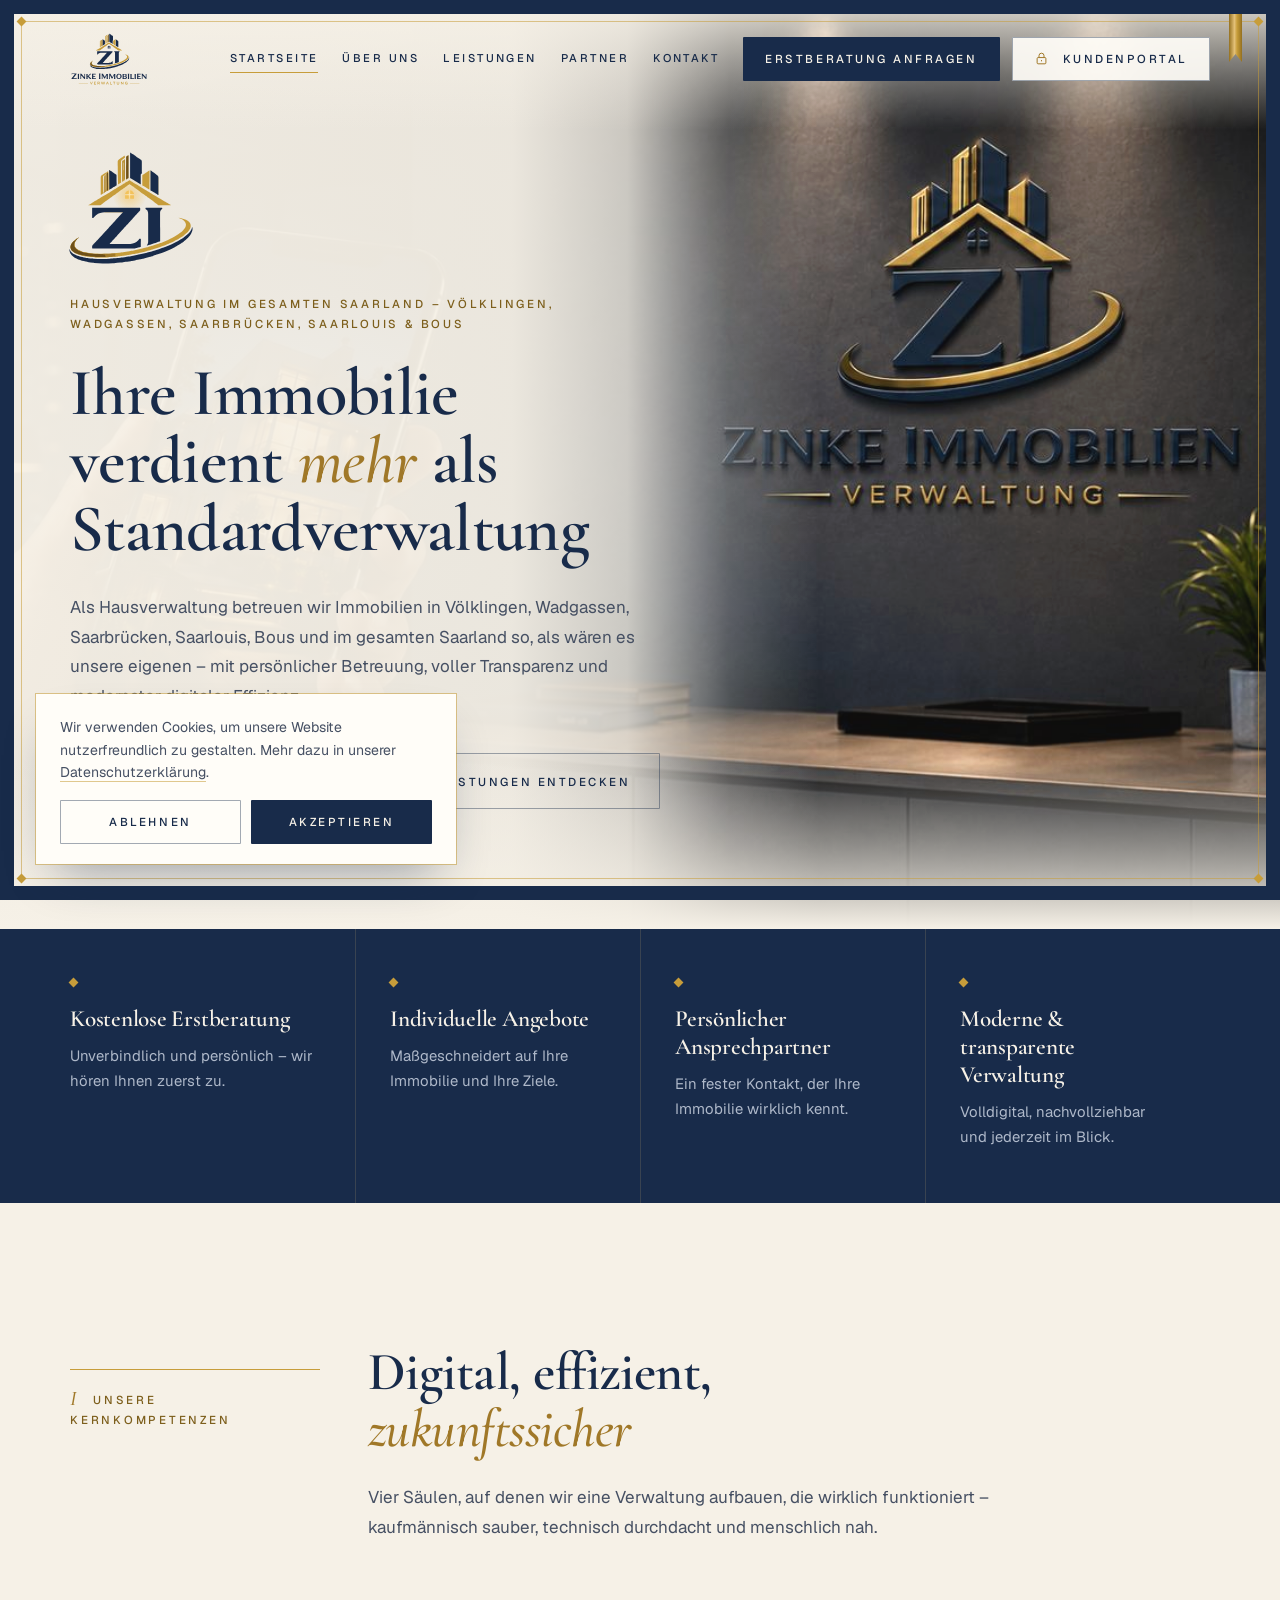
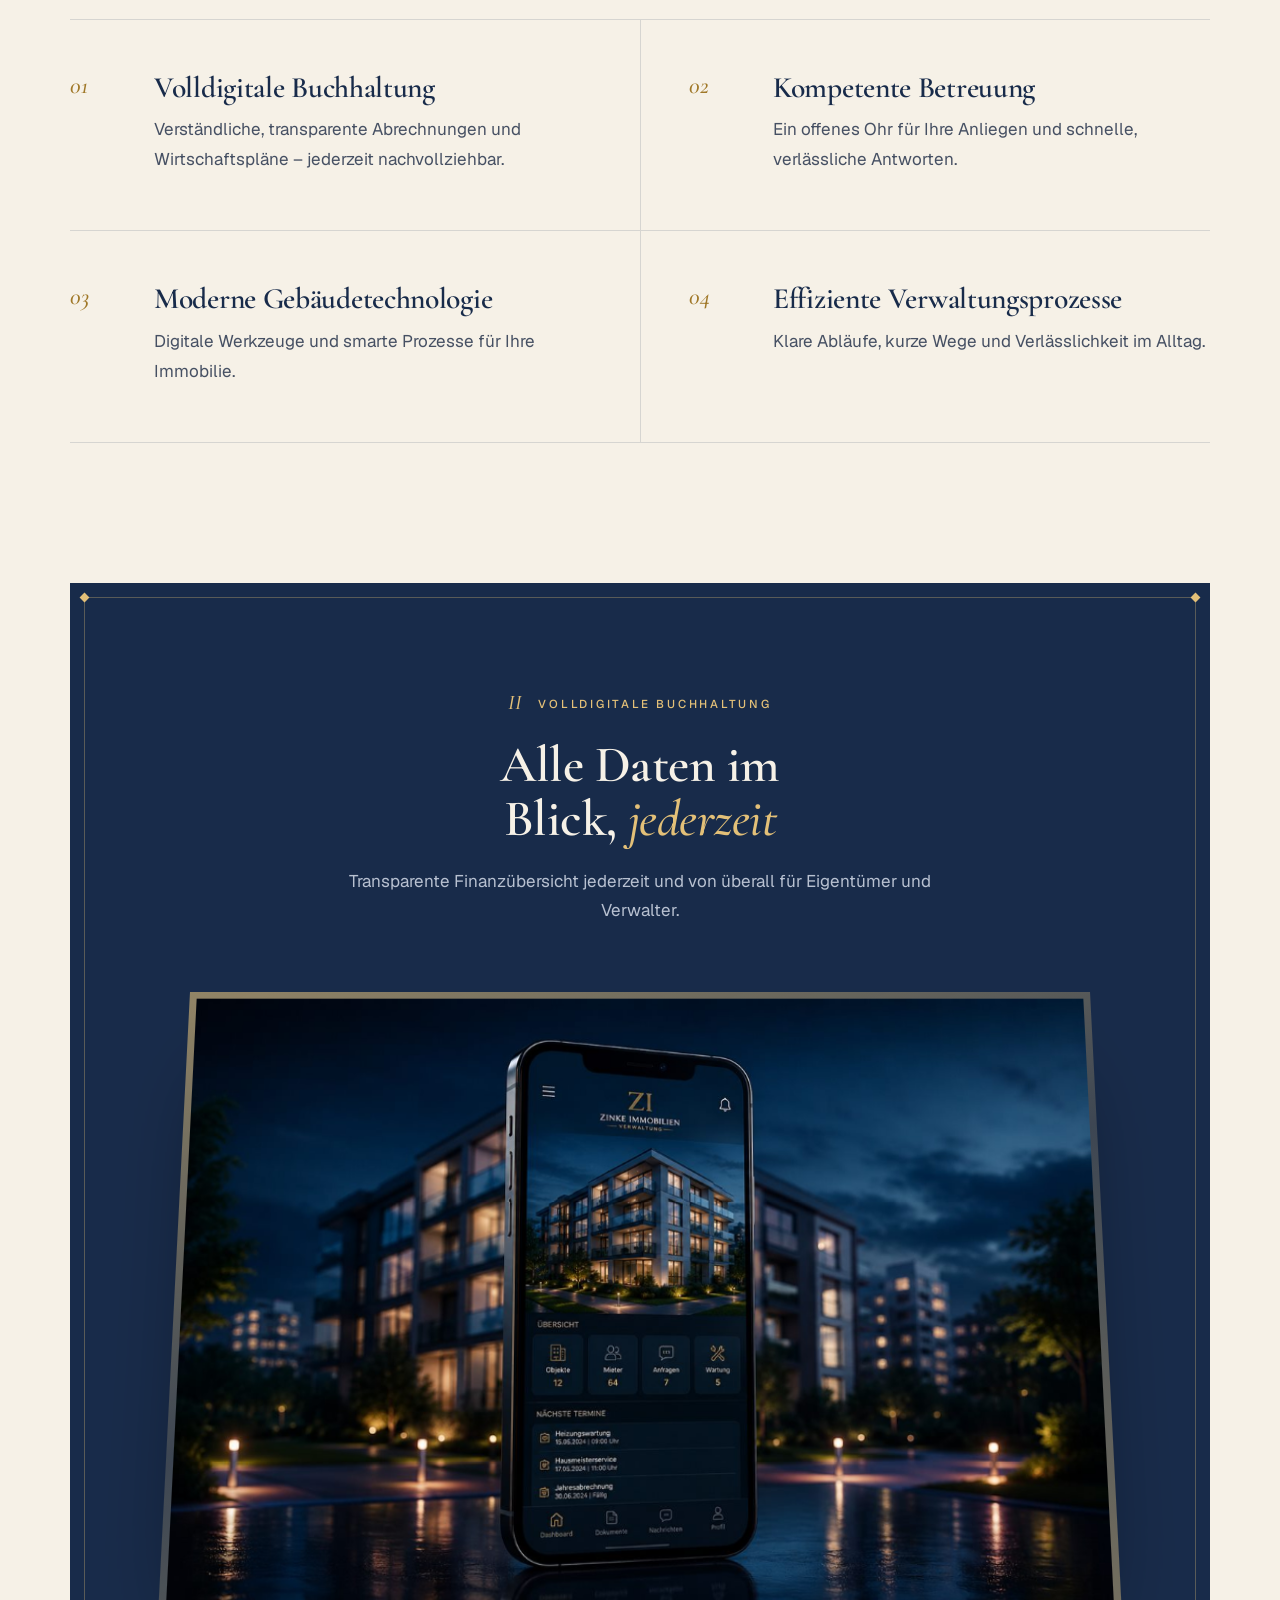
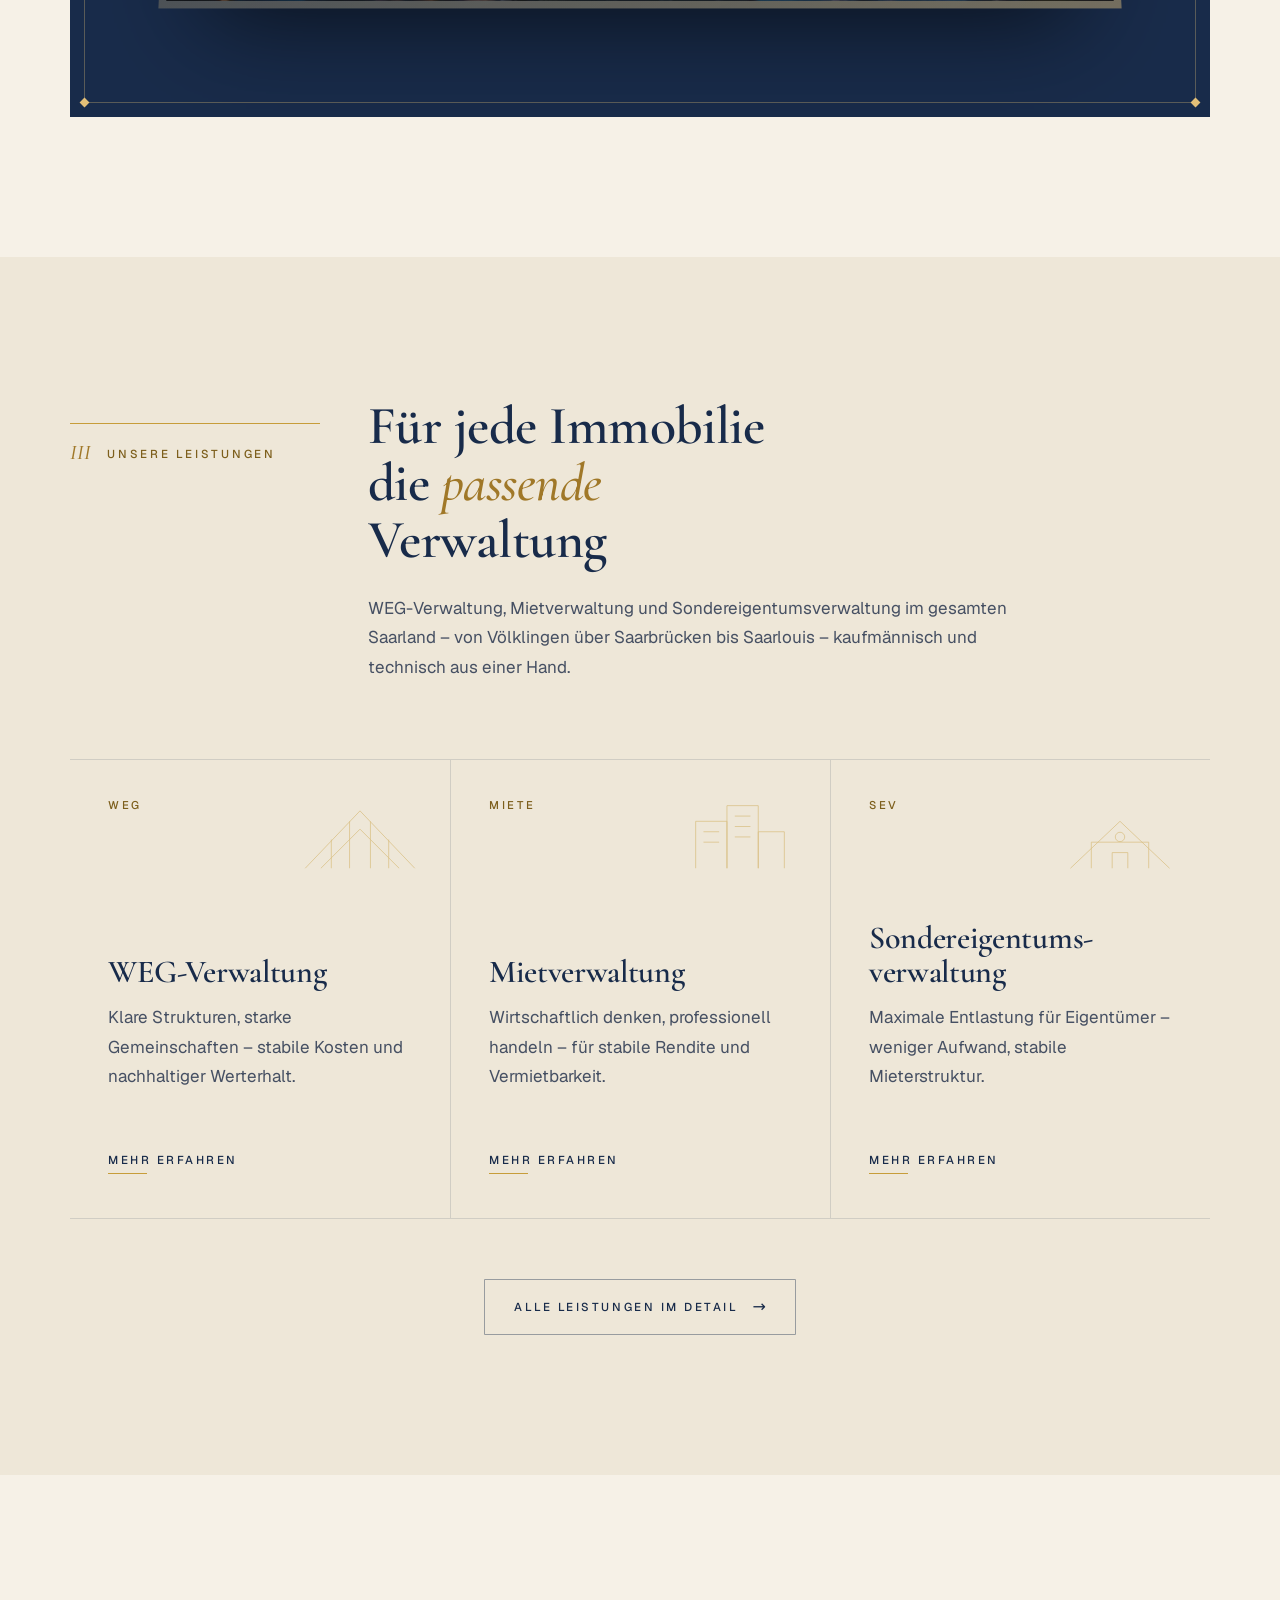
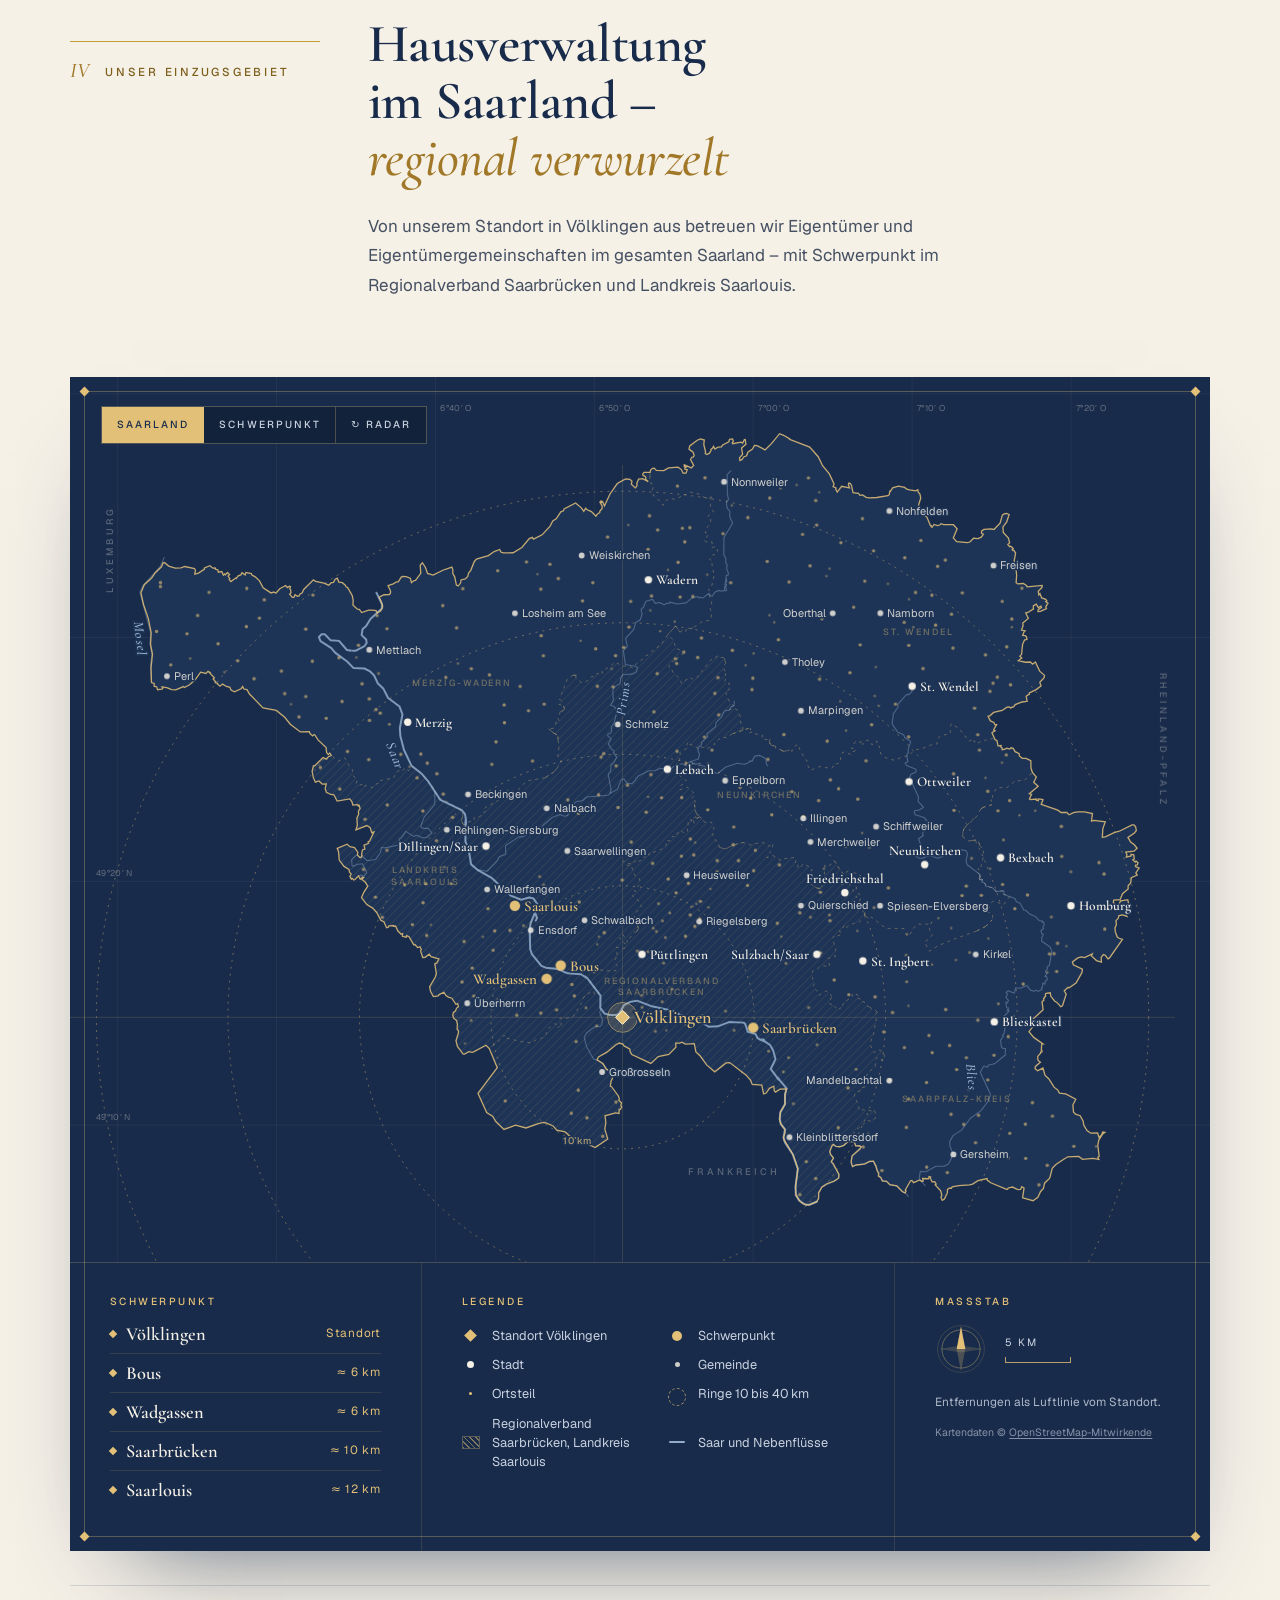
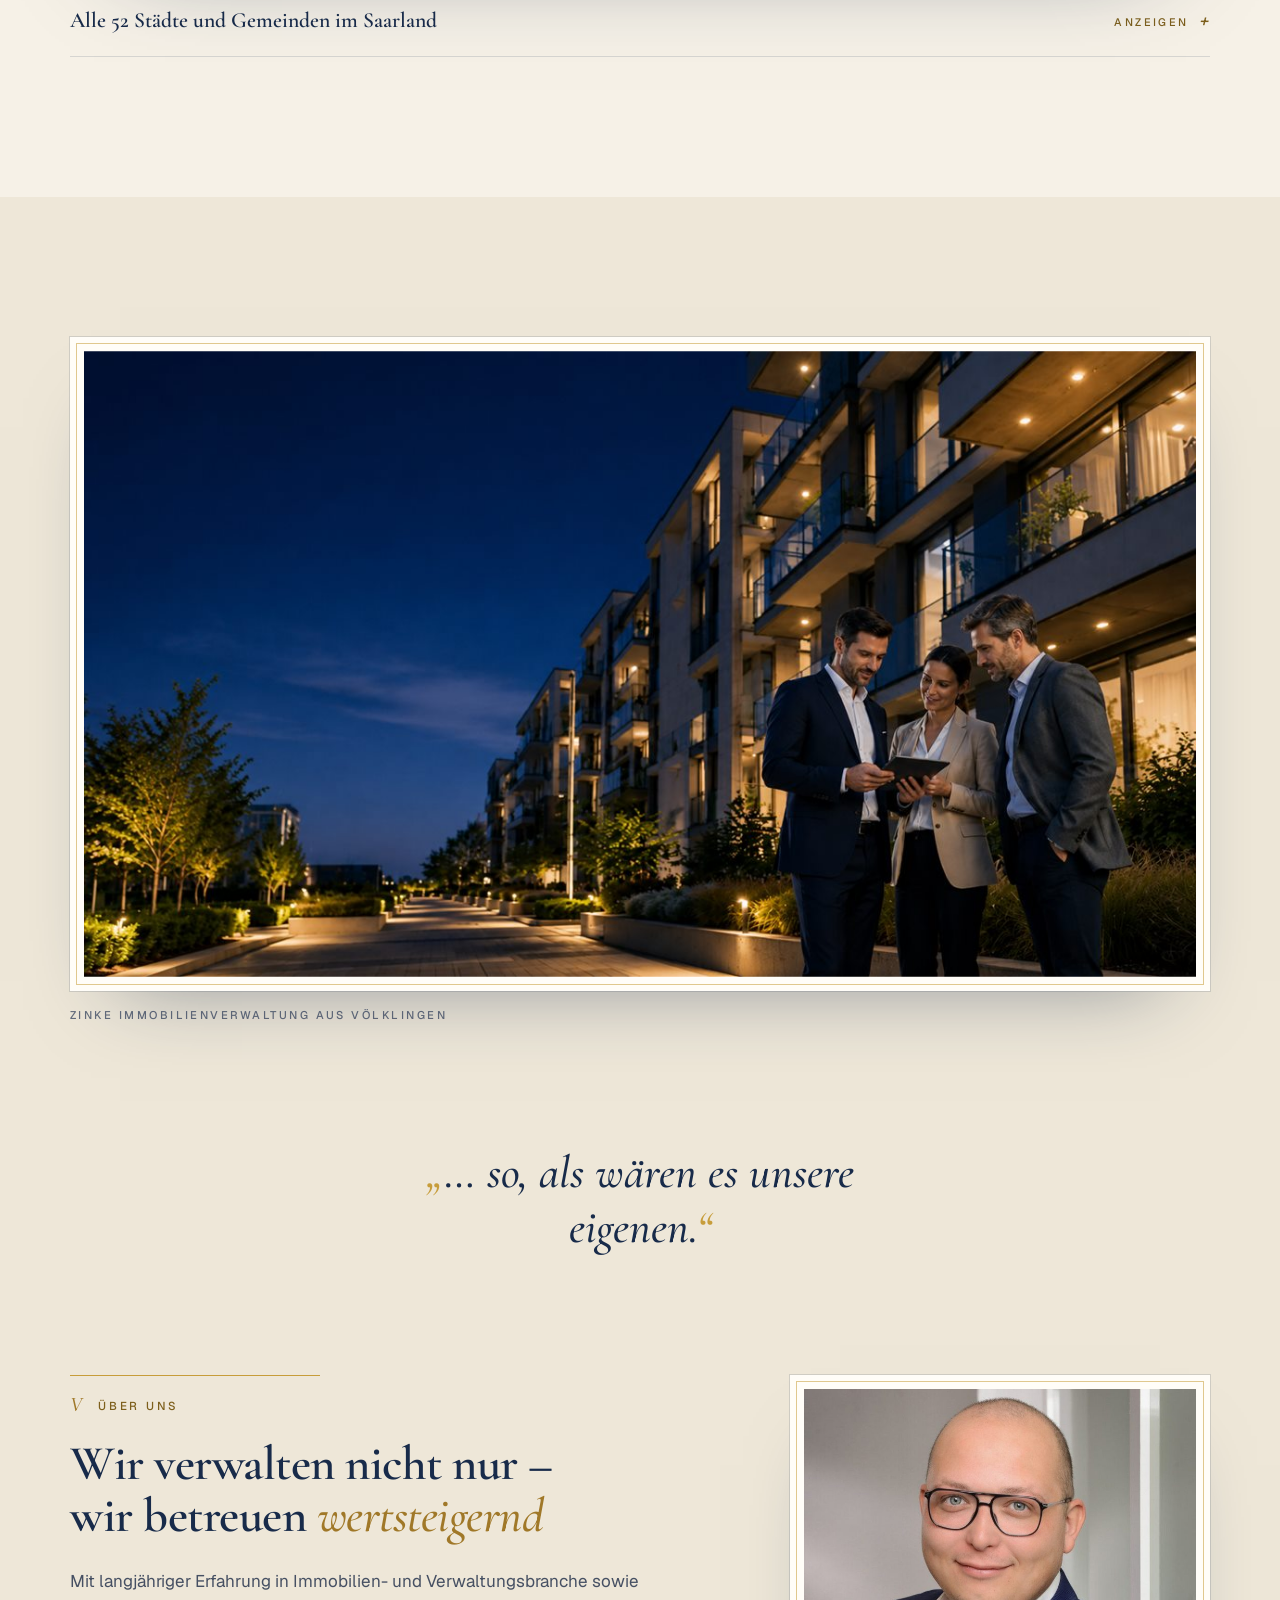
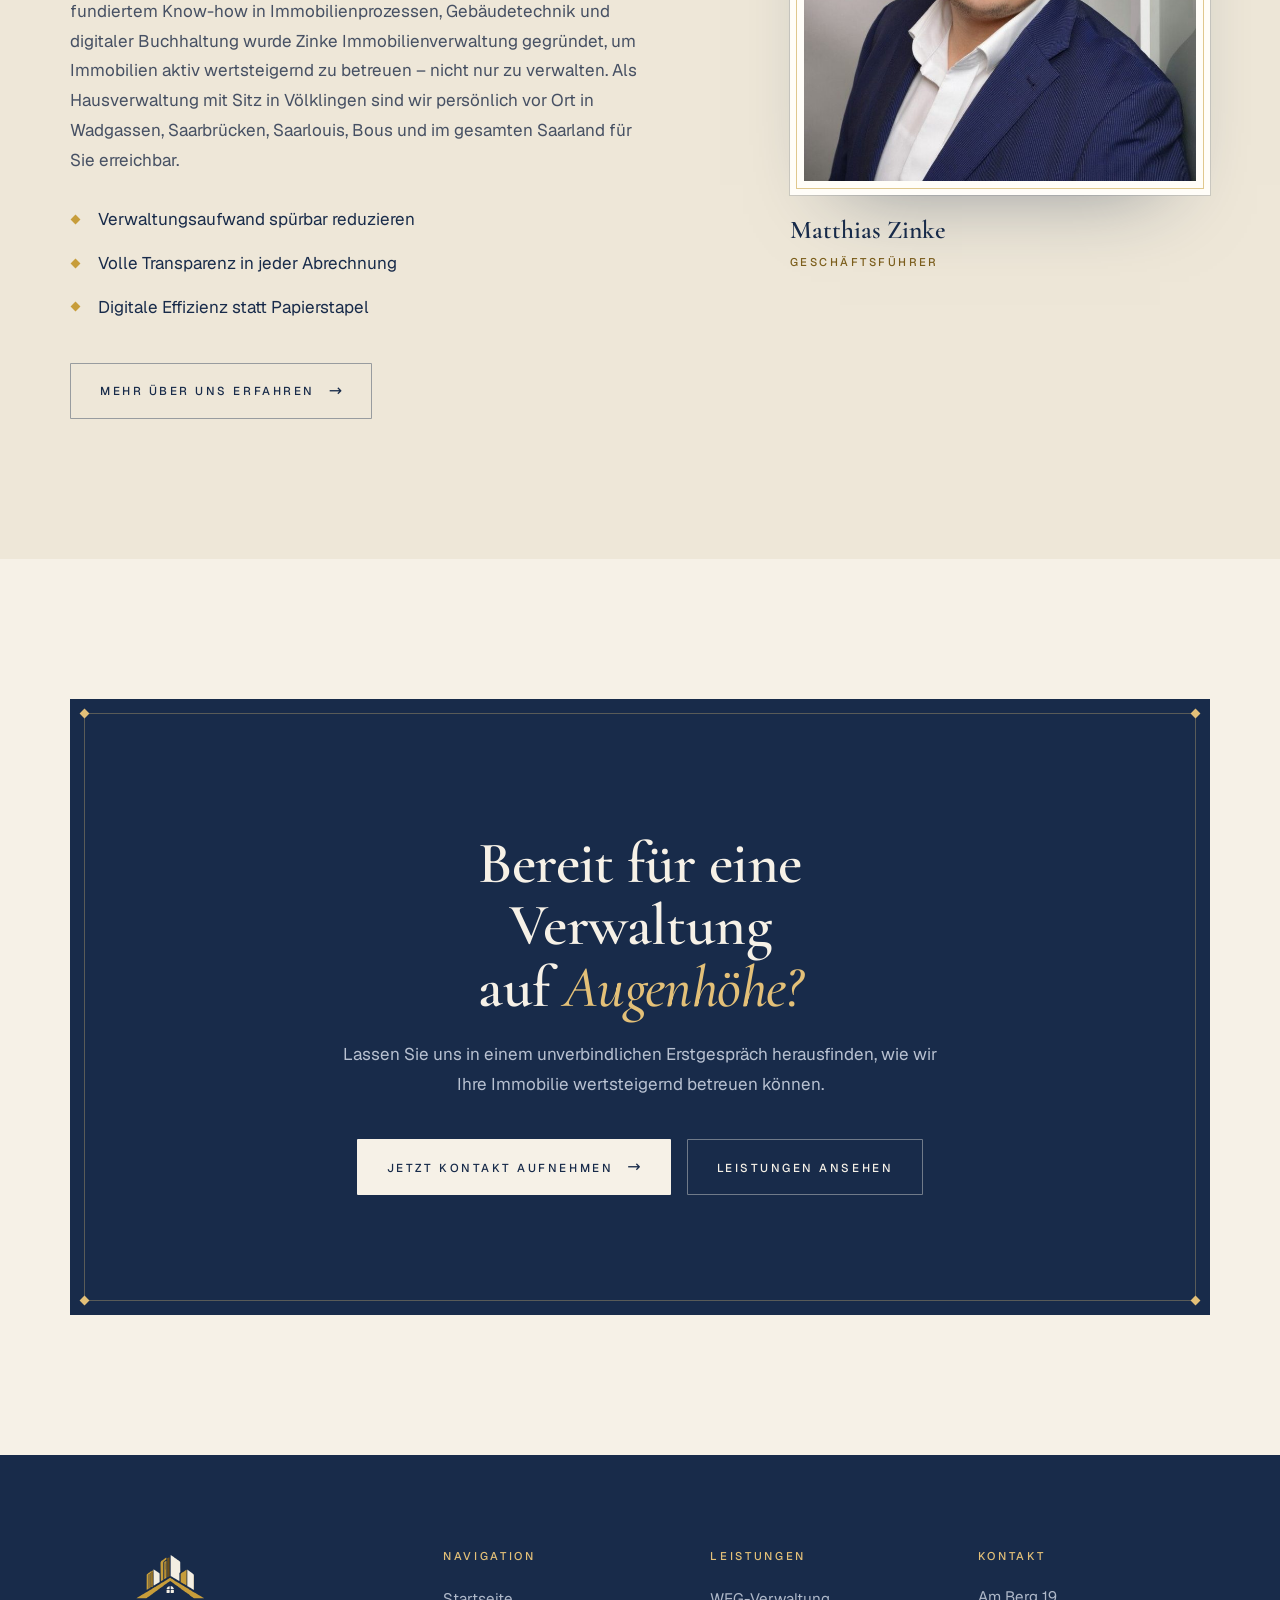
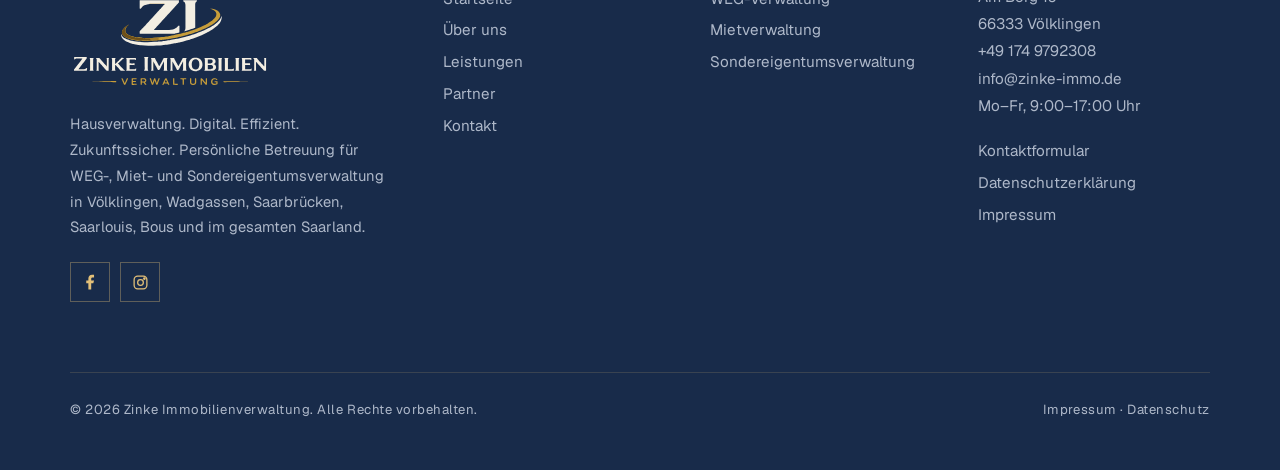
==== index.html @ d981de98 "SEO Phase 1: Canonical, Open Graph, strukturierte Daten, Sitemap, 3 Leistungsseiten mit FAQ, Schrift" ====
<!doctype html>
<html lang="de">
<head>
<meta charset="utf-8">
<meta name="viewport" content="width=device-width, initial-scale=1">
<title>Hausverwaltung Völklingen &amp; Saarland | Zinke Immobilienverwaltung</title>
<meta name="description" content="Hausverwaltung in Völklingen und im Saarland: WEG-, Miet- und Sondereigentumsverwaltung – digital, transparent und persönlich betreut.">
<link rel="canonical" href="https://zinke-immo.de/">
<meta property="og:type" content="website">
<meta property="og:site_name" content="Zinke Immobilienverwaltung">
<meta property="og:locale" content="de_DE">
<meta property="og:title" content="Hausverwaltung Völklingen &amp; Saarland | Zinke Immobilienverwaltung">
<meta property="og:description" content="Hausverwaltung in Völklingen und im Saarland: WEG-, Miet- und Sondereigentumsverwaltung – digital, transparent und persönlich betreut.">
<meta property="og:url" content="https://zinke-immo.de/">
<meta property="og:image" content="https://zinke-immo.de/assets/img/teilen.jpg">
<meta property="og:image:width" content="1200">
<meta property="og:image:height" content="630">
<meta property="og:image:alt" content="Büro der Zinke Immobilienverwaltung in Völklingen">
<meta name="twitter:card" content="summary_large_image">
<script type="application/ld+json">{"@context":"https://schema.org","@graph":[{"@type":"RealEstateAgent","@id":"https://zinke-immo.de/#organisation","name":"Zinke Immobilienverwaltung","url":"https://zinke-immo.de/","logo":"https://zinke-immo.de/assets/img/logo.png","image":"https://zinke-immo.de/assets/img/teilen.jpg","telephone":"+49-174-9792308","email":"info@zinke-immo.de","priceRange":"Individuelles Angebot","address":{"@type":"PostalAddress","streetAddress":"Am Berg 19","postalCode":"66333","addressLocality":"Völklingen","addressRegion":"Saarland","addressCountry":"DE"},"geo":{"@type":"GeoCoordinates","latitude":49.2403326,"longitude":6.8629202},"areaServed":[{"@type":"City","name":"Völklingen"},{"@type":"City","name":"Wadgassen"},{"@type":"City","name":"Saarbrücken"},{"@type":"City","name":"Saarlouis"},{"@type":"City","name":"Bous"},{"@type":"State","name":"Saarland"}],"openingHoursSpecification":{"@type":"OpeningHoursSpecification","dayOfWeek":["Monday","Tuesday","Wednesday","Thursday","Friday"],"opens":"09:00","closes":"17:00"},"founder":{"@id":"https://zinke-immo.de/ueber-uns.html#matthias-zinke"},"sameAs":["https://www.facebook.com/share/14e6Dbp4mTi/","https://www.instagram.com/zinke_immobilienverwaltung"]},{"@type":"WebSite","@id":"https://zinke-immo.de/#website","url":"https://zinke-immo.de/","name":"Zinke Immobilienverwaltung","inLanguage":"de-DE","publisher":{"@id":"https://zinke-immo.de/#organisation"}},{"@type":"WebPage","@id":"https://zinke-immo.de/#seite","url":"https://zinke-immo.de/","name":"Hausverwaltung Völklingen & Saarland | Zinke Immobilienverwaltung","isPartOf":{"@id":"https://zinke-immo.de/#website"},"about":{"@id":"https://zinke-immo.de/#organisation"},"inLanguage":"de-DE","description":"Hausverwaltung in Völklingen und im Saarland: WEG-, Miet- und Sondereigentumsverwaltung – digital, transparent und persönlich betreut."}]}</script>
<meta name="theme-color" content="#182B4A">
<link rel="icon" href="assets/img/emblem.svg" type="image/svg+xml">
<link rel="preload" href="assets/fonts/Geist-300.woff2" as="font" type="font/woff2" crossorigin>
<link rel="preload" href="assets/fonts/CormorantGaramond-500i.woff2" as="font" type="font/woff2" crossorigin>
<link rel="preload" href="assets/fonts/CormorantGaramond-500.woff2" as="font" type="font/woff2" crossorigin>
<link rel="stylesheet" href="assets/fonts.css">
<link rel="stylesheet" href="assets/site.css">
<script>(function(){try{var h=document.documentElement,q=/[?&]intro\b/.test(location.search);if(!q&&matchMedia('(prefers-reduced-motion: reduce)').matches)return;var n=performance.getEntriesByType('navigation')[0],t=n?n.type:'navigate',r=document.referrer,ext=!r||new URL(r).host!==location.host;if(q||(t==='navigate'&&ext&&!sessionStorage.getItem('zinke-intro'))){h.classList.add('intro');sessionStorage.setItem('zinke-intro','1')}}catch(e){}})();</script>

</head>
<body>
<a class="skip-link" href="#inhalt">Zum Inhalt springen</a>
<div id="intro" role="region" aria-label="Begrüßung">
  <div class="in-scene" aria-hidden="true">
    <div class="in-crest"><svg class="in-svg" viewBox="720 30 1560 1390" aria-hidden="true" focusable="false" xmlns="http://www.w3.org/2000/svg"><g class="i-o"><path d="M0 0 C1 0 2 1 3 1 C12 27 -2 59 -13 82 C-20 96 -31 110 -42 121 C-44 123 -46 125 -47 127 C-53 134 -60 140 -67 146 C-69 148 -71 150 -73 152 C-78 156 -82 160 -87 163 C-90 166 -93 168 -96 170 C-98 172 -99 173 -101 174 C-102 176 -104 177 -105 178 C-110 182 -116 186 -121 189 C-122 190 -123 190 -124 191 C-125 192 -127 193 -129 194 C-131 196 -133 197 -135 199 C-143 204 -151 209 -160 214 C-164 217 -169 220 -173 222 C-180 226 -186 230 -192 233 C-195 234 -197 236 -200 237 C-200 238 -201 238 -202 238 C-205 240 -209 242 -212 244 C-266 274 -323 298 -380 318 C-387 321 -394 323 -401 326 C-407 328 -413 330 -418 332 C-428 335 -437 338 -446 341 C-455 344 -464 347 -473 350 C-474 350 -475 351 -476 351 C-480 353 -486 354 -491 355 C-492 356 -492 356 -493 356 C-494 356 -494 356 -495 357 C-500 358 -506 360 -511 361 C-533 368 -556 374 -579 380 C-580 380 -581 380 -582 381 C-593 384 -605 386 -617 389 C-622 390 -628 392 -634 393 C-643 395 -653 397 -662 399 C-668 400 -675 401 -682 402 C-683 403 -684 403 -685 403 C-689 404 -693 405 -697 406 C-709 408 -721 410 -733 412 C-738 413 -743 414 -748 415 C-762 418 -777 420 -792 422 C-793 422 -794 422 -795 423 C-805 424 -816 425 -826 426 C-830 427 -834 427 -838 428 C-850 430 -861 431 -872 432 C-873 432 -874 432 -876 432 C-901 435 -926 437 -951 439 C-956 439 -962 439 -967 439 C-1004 442 -1042 442 -1080 442 C-1083 442 -1086 442 -1090 442 C-1124 442 -1158 440 -1192 436 C-1197 435 -1201 435 -1206 434 C-1229 432 -1252 428 -1275 424 C-1276 424 -1278 424 -1279 423 C-1290 421 -1301 418 -1312 416 C-1315 415 -1318 414 -1320 414 C-1377 400 -1448 376 -1481 324 C-1483 320 -1485 316 -1487 313 C-1487 312 -1488 311 -1488 310 C-1494 297 -1496 285 -1496 271 C-1495 271 -1493 271 -1492 271 C-1492 272 -1492 272 -1491 273 C-1482 303 -1457 321 -1430 335 C-1428 336 -1426 337 -1424 338 C-1416 342 -1407 345 -1398 348 C-1397 348 -1396 349 -1394 349 C-1392 350 -1389 351 -1387 352 C-1383 353 -1380 354 -1377 355 C-1364 359 -1352 362 -1339 365 C-1336 366 -1334 366 -1331 367 C-1321 370 -1310 371 -1300 373 C-1296 374 -1292 374 -1289 375 C-1285 376 -1282 376 -1278 376 C-1273 377 -1269 377 -1264 378 C-1247 380 -1230 382 -1212 383 C-1209 383 -1207 383 -1204 384 C-1139 391 -1064 392 -1000 384 C-995 383 -990 383 -986 382 C-984 382 -982 382 -980 382 C-977 382 -974 382 -971 382 C-962 382 -953 381 -944 380 C-942 380 -940 380 -939 380 C-938 380 -937 379 -936 379 C-931 379 -927 378 -922 378 C-920 378 -917 378 -914 377 C-913 377 -911 377 -909 377 C-898 376 -886 374 -875 373 C-873 373 -871 372 -870 372 C-865 372 -860 371 -855 370 C-852 370 -848 370 -845 369 C-832 367 -819 366 -806 363 C-801 362 -796 362 -790 361 C-785 360 -779 359 -774 358 C-765 356 -756 355 -748 354 C-719 349 -690 344 -662 338 C-658 337 -654 336 -650 335 C-621 329 -592 322 -563 315 C-562 315 -561 314 -560 314 C-550 312 -540 309 -531 306 C-527 305 -522 304 -518 303 C-509 301 -501 298 -492 296 C-487 294 -482 292 -477 291 C-469 289 -461 286 -453 284 C-448 282 -442 280 -436 279 C-415 273 -395 265 -375 258 C-370 256 -364 254 -358 252 C-349 249 -340 245 -331 242 C-330 242 -330 241 -329 241 C-279 222 -229 201 -183 175 C-178 172 -174 170 -170 168 C-162 163 -153 158 -145 154 C-144 153 -144 153 -143 152 C-138 149 -134 146 -129 144 C-126 142 -123 140 -120 138 C-113 133 -106 129 -99 123 C-94 119 -90 116 -84 112 C-77 106 -70 101 -62 94 C-61 93 -60 92 -58 91 C-49 82 -39 73 -31 63 C-30 62 -30 62 -29 61 C-16 45 -2 24 -1 3 C-1 1 -1 1 0 0 Z " fill="#182B4A" transform="translate(2257,970)"/><path d="M0 0 C9 1 18 3 26 5 C27 5 28 6 29 6 C66 15 111 29 134 63 C136 67 138 71 140 75 C141 76 141 77 142 79 C145 86 145 94 145 102 C145 103 145 104 145 104 C144 114 142 122 138 131 C137 132 137 133 136 134 C131 146 124 155 116 165 C114 167 113 168 112 170 C106 177 100 183 93 189 C93 189 93 189 91 191 C90 192 88 193 87 194 C85 196 83 198 81 200 C75 205 70 210 64 214 C61 216 59 218 57 219 C52 223 48 226 43 229 C40 231 36 233 33 236 C23 243 12 250 0 256 C-3 258 -6 260 -9 262 C-18 267 -27 272 -37 276 C-42 278 -47 281 -52 284 C-71 294 -90 303 -110 312 C-113 313 -116 314 -118 315 C-126 319 -133 322 -141 325 C-145 326 -149 328 -153 330 C-167 336 -181 341 -195 346 C-201 348 -206 350 -212 352 C-222 356 -232 360 -242 363 C-243 363 -244 364 -244 364 C-257 368 -270 372 -283 376 C-290 378 -298 381 -305 383 C-316 387 -326 390 -336 392 C-341 394 -345 395 -350 396 C-360 399 -370 402 -381 404 C-386 406 -391 407 -396 408 C-403 410 -411 412 -418 414 C-423 415 -428 417 -433 418 C-441 420 -449 422 -457 423 C-469 426 -482 429 -495 432 C-507 435 -519 437 -532 439 C-537 440 -543 442 -548 442 C-549 443 -549 443 -551 443 C-557 444 -562 445 -568 446 C-568 446 -568 446 -571 447 C-573 448 -575 448 -577 448 C-582 449 -587 450 -592 451 C-598 452 -604 453 -609 454 C-610 454 -611 454 -612 454 C-615 455 -618 455 -622 456 C-631 458 -640 459 -649 460 C-656 461 -662 462 -668 463 C-668 463 -668 463 -671 463 C-674 464 -678 464 -681 464 C-729 471 -729 471 -747 472 C-749 472 -752 472 -754 473 C-754 473 -754 473 -757 473 C-760 473 -760 473 -762 474 C-766 474 -769 474 -772 474 C-773 474 -774 475 -774 475 C-777 475 -780 475 -783 475 C-785 475 -787 475 -789 476 C-790 476 -792 476 -793 476 C-795 476 -798 476 -800 477 C-801 477 -803 477 -804 477 C-805 477 -806 477 -807 477 C-808 477 -810 478 -812 478 C-818 478 -824 478 -831 479 C-842 480 -853 481 -864 481 C-865 481 -865 481 -867 481 C-891 482 -915 482 -938 482 C-941 482 -944 482 -947 482 C-968 482 -988 482 -1009 482 C-1010 482 -1011 482 -1012 482 C-1026 481 -1041 480 -1056 479 C-1057 479 -1058 479 -1060 479 C-1077 477 -1094 475 -1111 473 C-1112 473 -1113 473 -1114 473 C-1143 469 -1173 464 -1201 455 C-1205 454 -1208 453 -1211 452 C-1243 443 -1274 430 -1299 407 C-1300 406 -1301 405 -1302 405 C-1312 395 -1316 383 -1320 370 C-1320 369 -1320 369 -1321 368 C-1323 357 -1320 347 -1317 337 C-1317 336 -1317 336 -1316 334 C-1310 316 -1296 302 -1283 288 C-1282 287 -1281 286 -1280 285 C-1276 281 -1272 277 -1267 274 C-1265 272 -1262 270 -1260 268 C-1254 263 -1248 259 -1242 255 C-1237 251 -1232 248 -1227 243 C-1225 242 -1225 242 -1223 242 C-1222 242 -1222 243 -1221 243 C-1224 247 -1228 251 -1232 255 C-1238 260 -1242 265 -1247 271 C-1248 272 -1248 273 -1249 273 C-1264 291 -1272 313 -1271 336 C-1269 354 -1258 369 -1245 381 C-1227 394 -1208 403 -1187 410 C-1186 410 -1186 410 -1183 411 C-1174 415 -1164 417 -1154 419 C-1151 420 -1148 421 -1146 421 C-1136 424 -1127 426 -1117 428 C-1117 428 -1117 428 -1115 428 C-1103 430 -1091 432 -1079 434 C-1077 434 -1075 434 -1073 434 C-1061 436 -1050 437 -1039 438 C-1036 438 -1033 438 -1030 438 C-1028 438 -1027 438 -1025 438 C-1021 439 -1017 439 -1013 440 C-1010 440 -1006 440 -1002 440 C-1001 440 -1000 440 -998 440 C-996 440 -993 440 -991 440 C-990 440 -990 440 -987 440 C-986 440 -985 440 -984 440 C-981 440 -978 440 -974 440 C-968 441 -961 441 -954 441 C-954 441 -954 441 -950 441 C-946 441 -942 441 -938 441 C-937 441 -936 441 -936 441 C-912 441 -888 441 -864 439 C-861 439 -858 439 -856 439 C-812 436 -769 432 -726 427 C-725 427 -725 427 -724 427 C-688 423 -688 423 -676 421 C-672 420 -667 420 -663 419 C-649 418 -636 415 -622 413 C-621 413 -620 413 -619 413 C-609 411 -599 409 -589 407 C-583 406 -577 404 -570 404 C-564 403 -558 401 -552 400 C-552 400 -551 400 -550 400 C-525 395 -499 389 -474 383 C-474 383 -474 383 -472 382 C-392 363 -392 363 -365 355 C-362 354 -358 353 -354 352 C-348 350 -341 348 -335 346 C-331 345 -327 344 -323 343 C-311 339 -299 335 -288 331 C-282 328 -276 326 -269 324 C-254 321 -240 315 -226 310 C-221 307 -215 305 -210 304 C-190 297 -172 289 -153 280 C-148 278 -143 276 -138 274 C-122 267 -107 259 -92 252 C-92 252 -92 252 -89 250 C-78 245 -66 239 -56 233 C-52 231 -49 229 -46 227 C-30 217 -13 208 2 196 C2 196 2 196 4 194 C7 192 10 190 12 188 C13 187 14 187 15 186 C17 185 19 183 20 182 C22 181 24 179 26 178 C30 175 34 171 38 168 C41 164 44 161 47 158 C64 144 84 119 86 96 C86 96 86 96 86 94 C86 92 86 92 87 90 C88 76 83 59 73 48 C71 45 68 42 65 39 C64 38 64 38 63 37 C46 20 22 11 0 3 C0 2 0 1 0 0 Z " fill="#C79D3A" transform="translate(2095,855)"/><path d="M0 0 C1 0 1 0 2 1 C-2 5 -5 9 -10 12 C-14 17 -18 21 -22 26 C-24 28 -26 30 -28 32 C-38 40 -47 60 -49 74 C-50 88 -51 103 -43 116 C-43 117 -42 118 -42 118 C-12 163 51 176 100 186 C101 186 102 186 103 187 C122 190 140 193 159 195 C160 195 161 195 163 195 C179 197 196 198 212 199 C213 199 214 199 214 199 C223 200 232 200 240 200 C243 200 243 200 246 201 C248 201 250 201 253 201 C254 201 254 201 255 201 C257 201 260 201 262 201 C264 201 265 201 267 201 C270 201 274 201 277 201 C282 201 286 201 291 201 C294 202 297 202 301 202 C302 202 304 202 306 202 C308 202 310 202 312 202 C314 202 315 202 316 202 C319 202 321 201 324 201 C326 201 327 201 329 201 C330 201 331 201 332 201 C332 201 332 201 334 201 C334 202 334 203 334 204 C333 204 332 204 332 204 C322 204 322 204 318 208 C319 208 320 209 321 209 C325 211 325 211 327 214 C327 215 327 216 327 217 C328 216 329 216 330 216 C330 216 330 217 330 217 C332 221 334 225 337 229 C335 231 335 231 332 231 C332 231 331 231 330 231 C329 231 328 231 327 231 C326 231 326 231 325 231 C325 232 325 233 325 234 C326 234 327 234 328 233 C336 233 343 232 351 234 C351 235 351 236 351 237 C272 238 272 238 242 238 C240 238 237 238 234 238 C204 237 175 236 145 233 C144 233 143 232 142 232 C113 230 84 225 55 220 C54 220 53 219 52 219 C20 213 -13 202 -42 187 C-44 186 -47 185 -49 184 C-59 180 -68 172 -76 165 C-77 164 -77 164 -79 162 C-89 153 -94 141 -97 128 C-97 127 -98 126 -98 126 C-100 115 -98 105 -94 95 C-94 94 -94 93 -93 92 C-87 73 -73 59 -60 46 C-59 45 -58 44 -58 43 C-54 39 -49 35 -45 32 C-42 30 -40 28 -37 26 C-32 21 -25 17 -19 12 C-14 9 -9 5 -4 1 C-2 0 -2 0 0 0 Z " fill="#6E5019" transform="translate(872.25390625,1097.3046875)"/><path d="M0 0 C0 1 0 1 0 2 C-4 4 -6 4 -10 4 C-10 5 -9 5 -9 6 C-5 13 -5 13 -6 17 C-6 18 -6 19 -7 20 C-7 23 -8 25 -8 28 C-8 30 -8 30 -10 33 C-10 33 -10 33 -7 32 C-4 32 -1 32 2 32 C3 32 4 32 5 32 C6 32 6 32 8 32 C10 32 11 32 12 32 C14 32 17 32 20 32 C20 33 20 34 20 35 C19 35 18 35 16 35 C2 36 2 36 -4 37 C-10 38 -14 38 -20 38 C-28 39 -36 40 -44 40 C-64 43 -85 44 -105 44 C-105 43 -105 42 -105 41 C-114 41 -122 41 -131 41 C-131 40 -131 39 -131 38 C-130 38 -130 38 -129 38 C-128 38 -127 38 -126 38 C-126 38 -126 38 -123 37 C-123 37 -123 37 -121 37 C-121 37 -121 37 -120 35 C-120 35 -120 35 -121 34 C-126 28 -126 28 -127 24 C-128 24 -128 24 -129 24 C-129 23 -130 22 -130 22 C-133 18 -135 18 -139 16 C-134 11 -134 11 -130 11 C-130 11 -130 11 -127 11 C-127 11 -127 11 -124 11 C-124 11 -123 11 -122 11 C-122 10 -122 9 -122 8 C-123 8 -124 8 -124 8 C-134 10 -144 10 -154 10 C-155 10 -157 10 -158 10 C-163 10 -167 10 -171 10 C-176 10 -180 10 -184 10 C-193 9 -202 9 -210 9 C-210 9 -210 8 -210 8 C-210 8 -210 8 -207 8 C-199 8 -191 8 -182 8 C-178 8 -174 8 -170 8 C-152 7 -134 7 -116 6 C-116 6 -115 6 -114 6 C-85 6 -85 6 -75 4 C-71 4 -66 4 -62 4 C-55 3 -48 3 -40 2 C-27 0 -14 0 0 0 Z " fill="#A07828" transform="translate(1328,1290)"/><path d="M0 0 C5 2 9 4 14 6 C23 10 32 14 42 17 C43 17 44 18 44 18 C102 38 163 45 224 50 C226 50 228 50 230 50 C239 51 249 51 259 52 C262 52 264 52 267 52 C304 52 341 52 378 52 C384 52 390 51 395 51 C406 51 417 51 428 51 C428 52 428 52 428 53 C396 55 364 55 332 55 C329 55 326 55 323 55 C302 55 282 55 261 54 C260 54 259 54 258 54 C244 54 229 53 214 52 C213 52 212 52 210 52 C193 50 176 48 159 46 C159 46 159 46 156 46 C127 42 97 37 69 28 C65 27 62 26 59 25 C42 21 26 14 11 7 C10 6 9 6 8 6 C1 2 1 2 0 0 Z " fill="#C79D3A" transform="translate(825,1282)"/><path d="M0 0 C0 4 -2 6 -4 10 C-16 27 -22 47 -18 68 C-14 88 0 103 17 114 C32 123 48 130 65 136 C66 136 67 137 69 137 C78 141 88 143 98 145 C101 146 104 147 106 147 C116 150 125 152 135 154 C135 154 135 154 137 154 C149 156 161 158 173 160 C175 160 177 160 179 160 C191 162 202 163 213 164 C216 164 219 164 222 164 C224 164 225 164 227 164 C231 165 235 165 239 166 C242 166 246 166 250 166 C252 166 253 166 254 166 C255 166 257 166 258 166 C259 166 261 166 262 166 C265 166 269 166 272 166 C272 167 272 167 272 168 C261 169 250 169 239 168 C238 168 238 168 237 168 C199 166 160 162 123 154 C123 154 123 154 121 154 C115 152 110 151 104 150 C103 150 103 150 102 149 C89 146 76 142 63 138 C62 137 61 137 60 137 C26 124 -4 108 -20 73 C-26 55 -20 34 -12 18 C-9 12 -5 5 0 0 Z " fill="#C79D3A" transform="translate(843,1129)"/><path d="M0 0 C0 1 0 1 0 2 C-32 4 -64 4 -96 4 C-99 4 -102 4 -105 4 C-132 4 -159 4 -186 3 C-186 3 -186 2 -186 2 C-164 2 -141 2 -119 1 C-109 1 -98 1 -88 1 C-79 1 -70 1 -61 0 C-56 0 -51 0 -46 0 C-42 0 -37 0 -33 0 C-31 0 -30 0 -28 0 C-19 0 -9 -0 0 0 Z " fill="#C79D3A" transform="translate(1253,1333)"/></g><g class="i-b"><g style="animation-delay:0.43s"><path d="M0 0 C1 1 2 2 3 2 C14 11 26 18 38 26 C42 29 46 32 50 35 C54 37 57 39 60 41 C65 44 69 48 74 51 C78 54 83 58 87 61 C94 65 100 70 106 75 C110 78 115 81 119 84 C136 95 136 95 139 103 C140 108 140 112 140 117 C140 118 140 120 140 121 C140 125 140 129 140 133 C140 136 140 140 140 143 C140 151 140 158 140 166 C140 174 140 183 140 191 C140 198 140 205 140 212 C140 217 140 221 140 226 C140 230 140 234 140 238 C140 239 140 241 141 242 C141 244 141 246 141 248 C141 250 141 251 141 252 C140 256 138 257 135 260 C134 261 134 261 133 262 C132 263 131 264 130 265 C128 266 127 268 127 270 C127 271 127 272 127 273 C127 274 127 275 127 276 C127 276 127 276 127 279 C127 280 127 281 127 282 C127 285 127 288 127 290 C127 294 127 298 127 302 C127 313 127 324 127 336 C127 342 127 349 127 356 C127 359 127 361 127 364 C127 368 127 371 127 375 C127 376 127 377 127 378 C127 379 127 380 127 381 C127 382 127 383 127 384 C127 384 127 384 127 386 C126 387 125 387 124 388 C123 388 123 387 122 387 C116 383 110 379 104 376 C100 373 96 371 93 369 C84 364 76 359 68 354 C58 348 49 343 40 337 C33 332 25 328 18 323 C17 323 16 323 16 322 C6 316 6 316 1 314 C-2 312 -2 312 -3 310 C-3 308 -3 307 -3 305 C-3 304 -3 304 -3 302 C-3 301 -3 300 -3 299 C-3 298 -3 297 -3 296 C-3 292 -3 288 -3 284 C-3 282 -3 279 -3 276 C-3 269 -3 263 -3 256 C-3 251 -3 245 -3 240 C-3 239 -3 238 -3 237 C-3 236 -3 234 -3 233 C-3 218 -3 203 -3 188 C-3 176 -3 163 -3 150 C-3 136 -3 121 -3 106 C-3 105 -3 103 -3 102 C-3 101 -3 100 -3 99 C-3 94 -3 88 -3 83 C-3 76 -3 70 -3 63 C-3 60 -3 56 -3 53 C-3 40 -3 26 -3 13 C-3 12 -3 11 -2 10 C-2 9 -2 8 -2 7 C-2 6 -2 5 -2 4 C-2 2 -2 2 0 0 Z " fill="#182B4A" transform="translate(1504,60)"/></g><g style="animation-delay:0.60s"><path d="M0 0 C3 0 5 2 8 4 C8 4 9 5 10 5 C10 6 11 6 12 7 C13 8 15 9 16 10 C17 11 17 11 19 12 C22 15 25 17 28 19 C29 20 29 20 30 20 C31 21 32 22 33 23 C36 25 39 27 42 29 C46 32 50 35 54 37 C60 42 67 47 73 52 C76 54 79 56 82 58 C90 63 94 69 96 79 C98 88 97 98 97 107 C97 109 97 111 97 113 C97 119 97 124 97 130 C97 136 97 142 97 148 C97 159 97 170 97 181 C97 194 97 207 97 220 C97 246 97 272 97 298 C95 299 95 299 93 299 C91 298 89 296 87 295 C80 290 73 286 66 282 C64 281 62 279 60 278 C59 278 59 278 56 276 C53 274 49 272 46 270 C45 269 44 269 44 268 C41 267 38 265 35 263 C24 256 13 250 2 244 C0 243 0 243 -1 241 C-1 238 -1 235 -1 232 C-1 231 -1 230 -1 229 C-1 225 -1 222 -1 219 C-1 216 -1 214 -1 212 C-1 206 -1 200 -1 194 C-1 190 -1 185 -1 180 C-1 180 -1 179 -1 178 C-1 177 -1 176 -1 174 C-1 162 -1 149 -1 136 C-1 125 -1 114 -1 104 C-1 91 -1 78 -1 66 C-1 64 -1 63 -1 62 C-1 61 -1 60 -1 60 C-1 55 -1 50 -1 46 C-1 39 -1 33 -1 27 C-1 24 -1 22 -1 20 C-1 16 -1 13 -1 10 C-1 9 -1 8 -1 7 C-1 1 -1 1 0 0 Z " fill="#182B4A" transform="translate(1750,279)"/></g><g style="animation-delay:0.22s"><path d="M0 0 C5 3 11 7 16 10 C17 11 18 11 19 12 C26 17 33 22 40 26 C49 32 58 38 66 44 C67 44 68 44 68 45 C69 45 69 46 70 46 C70 46 70 46 73 48 C74 48 74 48 76 50 C78 51 80 53 82 54 C83 55 84 55 84 56 C89 62 87 73 87 81 C87 82 87 82 87 84 C87 88 87 92 87 96 C87 97 87 98 87 99 C87 105 87 110 87 116 C87 123 87 131 87 138 C88 144 88 150 88 156 C88 159 88 162 88 164 C88 168 88 171 88 175 C88 176 88 177 88 178 C88 185 88 185 85 189 C84 189 83 190 82 190 C81 190 80 191 79 192 C78 192 77 193 76 193 C69 197 63 201 56 205 C55 206 54 206 53 207 C48 210 44 213 39 216 C31 222 23 226 14 231 C11 233 8 235 4 237 C3 238 2 238 1 239 C-1 238 -1 238 -3 237 C-3 236 -3 236 -3 235 C-3 216 -3 198 -3 179 C-3 170 -3 161 -3 152 C-3 115 -3 78 -4 40 C-4 36 -4 33 -4 29 C-4 27 -4 25 -4 23 C-4 20 -4 17 -4 14 C-4 13 -4 12 -4 11 C-4 5 -4 5 -2 1 C-1 1 -1 0 0 0 Z " fill="#182B4A" transform="translate(1249,275)"/></g><g style="animation-delay:0.52s"><path d="M0 0 C1 0 3 0 4 0 C5 4 5 7 5 11 C5 12 5 12 5 13 C5 16 5 18 5 20 C5 22 5 24 5 26 C5 30 5 35 5 39 C5 42 5 45 5 47 C5 60 5 72 5 84 C5 89 5 94 5 100 C5 109 5 119 5 129 C4 140 4 151 4 162 C4 185 4 208 4 231 C0 230 -2 230 -5 228 C-6 228 -6 228 -8 226 C-8 226 -9 225 -10 225 C-12 224 -14 222 -16 221 C-16 221 -17 220 -18 220 C-22 217 -27 215 -31 212 C-32 212 -32 211 -33 211 C-40 207 -46 203 -52 199 C-80 183 -80 183 -83 180 C-83 179 -83 177 -83 176 C-83 175 -83 174 -83 173 C-83 172 -83 171 -83 170 C-83 169 -83 168 -83 166 C-83 163 -83 159 -83 156 C-83 153 -83 151 -83 148 C-83 143 -83 138 -83 133 C-83 126 -83 119 -83 113 C-83 107 -83 102 -83 97 C-83 95 -83 92 -83 90 C-83 86 -83 83 -83 79 C-83 78 -83 77 -83 76 C-83 60 -83 60 -80 55 C-79 54 -78 53 -77 52 C-76 52 -76 52 -75 51 C-66 44 -57 38 -47 32 C-43 29 -39 26 -34 23 C-31 21 -28 19 -24 17 C-19 13 -14 10 -9 7 C-8 6 -8 6 -7 5 C-4 4 -2 2 0 0 Z " fill="#C79D3A" transform="translate(1733,280)"/></g><g style="animation-delay:0.14s"><path d="M0 0 C0 0 0 0 2 1 C3 3 3 3 3 6 C4 11 4 11 4 13 C5 16 5 20 5 24 C5 25 5 26 5 26 C5 29 5 32 5 35 C5 38 5 40 5 42 C5 49 5 56 5 63 C5 64 5 65 5 66 C5 78 5 89 5 100 C5 115 6 129 6 144 C6 154 6 164 6 174 C6 180 6 186 6 192 C6 198 6 204 6 209 C6 211 6 214 6 216 C6 218 6 221 6 224 C6 225 6 226 6 227 C6 232 6 232 4 235 C1 237 -2 239 -5 240 C-9 242 -12 244 -15 246 C-16 246 -16 246 -19 244 C-19 243 -19 242 -19 242 C-18 206 -18 171 -18 136 C-18 133 -18 130 -18 126 C-18 113 -18 99 -18 86 C-18 78 -18 71 -18 64 C-18 59 -18 55 -18 50 C-18 47 -18 44 -18 40 C-18 39 -18 38 -18 36 C-18 29 -18 25 -14 19 C-15 18 -15 18 -17 18 C-20 18 -20 18 -22 20 C-22 22 -23 24 -23 26 C-25 38 -25 38 -29 43 C-32 45 -35 47 -38 49 C-40 50 -42 51 -43 53 C-43 55 -43 55 -42 57 C-42 57 -41 58 -40 58 C-38 61 -39 63 -39 67 C-39 67 -39 68 -39 69 C-39 71 -39 73 -39 75 C-39 77 -39 79 -39 80 C-39 84 -39 87 -39 91 C-39 96 -39 102 -39 107 C-39 116 -39 125 -39 134 C-39 150 -39 165 -39 181 C-39 186 -39 192 -39 198 C-39 201 -39 204 -39 208 C-39 210 -39 211 -39 213 C-39 221 -39 229 -39 238 C-38 239 -38 240 -38 241 C-38 244 -38 246 -38 248 C-37 257 -37 257 -40 261 C-43 263 -46 265 -49 266 C-56 269 -62 273 -68 278 C-74 282 -80 286 -86 289 C-89 285 -88 281 -88 276 C-88 276 -88 275 -88 274 C-88 271 -88 268 -88 265 C-88 263 -88 261 -88 259 C-88 253 -88 247 -88 242 C-88 237 -88 232 -88 228 C-88 216 -88 205 -88 194 C-88 182 -88 171 -88 159 C-88 149 -88 139 -88 129 C-88 124 -88 118 -88 112 C-88 106 -88 100 -88 95 C-88 93 -88 91 -88 89 C-87 63 -87 63 -80 54 C-78 52 -75 50 -72 48 C-72 48 -72 48 -70 46 C-65 43 -60 40 -55 36 C-51 33 -47 30 -42 27 C-42 27 -41 26 -40 26 C-36 23 -32 20 -29 18 C-26 16 -24 14 -20 13 C-15 11 -11 8 -6 4 C-4 2 -3 1 0 0 Z M-58 62 C-58 65 -59 67 -59 70 C-59 70 -59 71 -59 72 C-59 75 -59 77 -59 80 C-59 82 -59 83 -59 85 C-59 90 -59 95 -58 100 C-58 106 -58 111 -58 116 C-58 125 -58 134 -58 142 C-58 155 -58 167 -58 180 C-58 188 -58 197 -58 206 C-58 208 -58 210 -58 212 C-58 218 -58 224 -58 230 C-58 232 -58 233 -58 235 C-58 250 -58 250 -58 258 C-58 258 -58 259 -58 260 C-57 262 -57 262 -55 263 C-54 264 -54 264 -53 264 C-46 256 -49 241 -49 231 C-49 229 -49 227 -49 225 C-49 221 -49 218 -49 214 C-49 207 -49 201 -49 195 C-49 181 -48 166 -48 152 C-48 139 -48 126 -48 113 C-48 107 -48 101 -48 95 C-48 91 -48 87 -48 83 C-48 81 -48 80 -48 78 C-48 75 -48 73 -48 71 C-48 70 -48 70 -48 68 C-48 65 -48 62 -47 58 C-48 57 -48 57 -50 57 C-54 57 -56 59 -58 62 Z " fill="#C79D3A" transform="translate(1231,288)"/></g><g style="animation-delay:0.29s"><path d="M0 0 C1 0 3 0 4 0 C4 4 4 8 4 13 C4 13 4 13 5 16 C5 25 5 25 2 28 C0 30 -2 32 -4 33 C-5 34 -7 35 -8 36 C-10 37 -11 38 -12 39 C-18 43 -24 47 -30 52 C-32 54 -34 55 -36 56 C-38 58 -40 59 -41 62 C-42 68 -42 75 -42 81 C-42 82 -42 83 -42 84 C-42 87 -42 90 -42 94 C-42 96 -42 98 -42 101 C-42 107 -42 114 -42 120 C-42 126 -42 132 -42 138 C-42 150 -42 163 -42 176 C-42 186 -42 197 -42 208 C-42 220 -42 233 -42 245 C-42 252 -42 258 -42 265 C-42 271 -42 278 -42 284 C-42 286 -42 288 -42 291 C-42 294 -42 297 -42 300 C-42 301 -42 302 -42 303 C-42 307 -42 312 -42 316 C-42 317 -42 317 -41 318 C-41 320 -41 322 -41 324 C-41 327 -41 327 -43 329 C-44 330 -45 330 -46 331 C-47 332 -48 332 -48 333 C-49 333 -50 334 -51 334 C-54 336 -57 338 -61 340 C-61 341 -62 341 -62 342 C-64 342 -65 343 -66 344 C-69 346 -72 348 -76 349 C-79 346 -78 342 -79 338 C-79 337 -79 336 -79 335 C-79 332 -79 330 -79 327 C-79 326 -79 325 -79 325 C-79 319 -79 314 -80 309 C-80 307 -80 305 -80 304 C-80 298 -80 292 -80 286 C-80 285 -80 284 -80 283 C-81 239 -82 196 -82 152 C-82 146 -82 140 -82 134 C-82 126 -83 118 -83 111 C-83 107 -83 103 -83 99 C-83 95 -83 92 -83 88 C-83 86 -83 84 -83 82 C-83 70 -82 62 -74 53 C-70 49 -65 46 -61 42 C-59 41 -57 39 -55 38 C-48 33 -40 28 -33 23 C-28 20 -23 16 -19 13 C-14 9 -8 6 -3 2 C-1 1 -1 1 0 0 Z " fill="#C79D3A" transform="translate(1433,99)"/></g><g style="animation-delay:0.35s"><path d="M0 0 C2 1 2 1 4 2 C4 37 4 72 4 107 C4 111 4 115 4 119 C4 120 4 121 4 122 C4 135 4 148 4 162 C4 175 4 189 4 203 C4 211 4 220 4 228 C4 234 4 240 4 245 C4 249 4 252 4 255 C4 259 4 263 4 266 C4 267 4 268 4 269 C4 270 4 271 4 272 C4 273 4 274 4 275 C4 278 3 278 1 280 C-1 281 -3 282 -5 283 C-7 284 -9 286 -12 287 C-13 288 -14 288 -15 289 C-18 291 -21 293 -24 295 C-25 294 -27 294 -28 293 C-28 261 -28 228 -28 196 C-28 192 -28 188 -28 184 C-28 184 -28 183 -28 182 C-28 170 -28 157 -28 145 C-28 132 -27 120 -27 107 C-27 99 -27 91 -27 84 C-27 78 -27 72 -27 66 C-27 63 -27 61 -27 58 C-27 52 -27 45 -27 39 C-27 37 -27 35 -27 33 C-27 30 -27 28 -27 25 C-27 24 -27 24 -27 23 C-27 19 -26 17 -24 15 C-23 14 -22 14 -21 13 C-20 12 -19 12 -18 11 C-16 10 -15 9 -14 8 C-14 8 -13 8 -12 7 C-11 7 -10 6 -9 5 C-8 4 -6 4 -5 3 C-3 2 -3 2 0 0 Z " fill="#6E5019" transform="translate(1479,94)"/></g><g style="animation-delay:0.31s"><path d="M0 0 C0 0 0 0 2 1 C2 32 3 64 3 96 C3 100 3 103 3 107 C3 108 3 109 3 109 C3 121 3 134 3 146 C3 158 3 170 3 183 C3 190 3 198 3 206 C3 212 3 217 3 223 C3 226 3 228 3 230 C3 234 3 237 3 240 C3 241 3 242 3 243 C3 248 3 251 -0 254 C-2 256 -4 258 -7 259 C-8 260 -8 260 -9 260 C-10 261 -11 261 -12 262 C-17 264 -21 267 -26 271 C-30 269 -30 269 -31 267 C-31 265 -31 263 -30 261 C-30 260 -30 259 -30 258 C-30 257 -30 255 -30 254 C-30 240 -30 226 -30 212 C-30 211 -30 210 -30 209 C-30 203 -30 198 -30 192 C-30 185 -30 178 -30 171 C-30 169 -30 168 -30 167 C-30 164 -30 162 -30 159 C-29 143 -29 126 -29 109 C-29 98 -29 87 -29 76 C-29 70 -29 64 -29 58 C-29 52 -29 46 -29 41 C-29 39 -29 37 -29 35 C-29 32 -29 29 -29 26 C-29 25 -29 25 -29 24 C-29 20 -29 18 -26 15 C-23 12 -21 13 -17 13 C-14 11 -14 11 -12 8 C-10 6 -9 5 -7 3 C-6 2 -6 2 -5 1 C-3 0 -3 0 0 0 Z M-17 37 C-17 47 -17 58 -17 69 C-17 74 -17 79 -17 84 C-17 89 -17 94 -17 98 C-17 100 -17 102 -17 104 C-17 122 -17 122 -16 131 C-15 131 -14 131 -13 131 C-13 119 -13 108 -13 97 C-13 92 -13 86 -13 81 C-13 76 -13 71 -12 66 C-12 64 -12 62 -12 60 C-12 58 -12 55 -12 52 C-12 52 -12 51 -12 50 C-12 45 -13 41 -14 37 C-15 37 -16 37 -17 37 Z " fill="#C79D3A" transform="translate(1434.642578125,145.40771484375)"/></g><g style="animation-delay:0.16s"><path d="M0 0 C1 0 1 1 2 1 C3 15 3 29 3 42 C3 44 3 46 3 48 C3 53 3 58 3 64 C3 69 3 75 3 80 C3 90 3 100 3 111 C3 122 3 134 3 146 C3 170 3 194 3 218 C2 218 2 218 0 220 C-1 220 -2 221 -3 221 C-4 222 -5 222 -5 222 C-8 224 -10 225 -12 227 C-14 227 -14 227 -16 226 C-16 198 -16 171 -16 143 C-16 130 -16 117 -17 104 C-17 93 -17 82 -17 71 C-17 65 -17 59 -17 53 C-17 48 -17 42 -17 36 C-17 34 -17 32 -17 30 C-17 27 -17 25 -17 22 C-17 21 -17 20 -17 19 C-17 16 -17 14 -14 11 C-11 9 -8 7 -5 5 C-3 4 -2 2 0 0 Z " fill="#6E5019" transform="translate(1231,303)"/></g><g style="animation-delay:0.32s"><path d="M0 0 C2 0 2 0 4 1 C4 2 4 2 4 3 C3 6 3 9 3 12 C3 12 3 13 3 14 C3 16 2 18 2 21 C2 22 2 22 2 23 C2 44 2 65 2 86 C2 91 2 96 2 102 C2 112 2 122 2 132 C2 144 2 156 2 167 C2 191 2 215 2 239 C-2 239 -2 239 -4 237 C-7 232 -6 225 -6 219 C-6 218 -6 216 -6 215 C-6 211 -6 207 -6 204 C-6 199 -6 195 -6 191 C-6 184 -6 176 -6 168 C-6 155 -6 141 -6 128 C-6 123 -6 118 -6 113 C-6 98 -6 83 -7 68 C-7 58 -7 48 -7 38 C-7 36 -7 33 -7 30 C-7 30 -7 29 -7 28 C-7 22 -8 17 -9 12 C-9 10 -9 10 -8 7 C-7 7 -6 6 -6 5 C-5 5 -4 4 -4 4 C-3 3 -3 2 -2 2 C-1 1 -1 1 0 0 Z " fill="#A07828" transform="translate(1432,147)"/></g><g style="animation-delay:0.15s"><path d="M0 0 C1 0 2 1 3 1 C3 27 3 54 3 80 C3 92 3 104 3 116 C3 127 3 138 3 148 C3 154 3 160 3 165 C4 170 4 176 4 181 C4 183 4 185 4 187 C4 190 4 192 4 195 C4 196 4 196 4 197 C4 201 3 203 1 206 C-1 207 -1 207 -3 207 C-5 206 -5 206 -6 205 C-6 203 -6 202 -6 200 C-6 199 -6 198 -6 197 C-6 195 -6 194 -6 193 C-5 181 -5 169 -5 157 C-5 156 -5 156 -5 155 C-5 150 -5 146 -5 142 C-5 136 -5 130 -5 125 C-5 109 -5 93 -5 77 C-5 69 -5 60 -5 51 C-5 46 -5 40 -5 34 C-5 31 -5 28 -5 24 C-5 22 -5 21 -5 19 C-5 17 -5 15 -5 13 C-5 12 -5 10 -5 9 C-5 6 -4 4 -2 1 C-1 1 -1 0 0 0 Z " fill="#A07828" transform="translate(1202,336)"/></g><g style="animation-delay:0.35s"><path d="M0 0 C2 1 2 1 4 2 C4 37 4 72 4 107 C4 111 4 115 4 119 C4 120 4 121 4 122 C4 135 4 148 4 162 C4 175 4 189 4 203 C4 211 4 220 4 228 C4 234 4 240 4 245 C4 249 4 252 4 255 C4 259 4 263 4 266 C4 267 4 268 4 269 C4 270 4 271 4 272 C4 273 4 274 4 275 C4 278 3 278 1 280 C-1 281 -3 282 -5 283 C-7 284 -9 286 -12 287 C-13 288 -14 288 -15 289 C-18 291 -21 293 -24 295 C-25 294 -27 294 -28 293 C-28 261 -28 228 -28 196 C-28 192 -28 188 -28 184 C-28 184 -28 183 -28 182 C-28 170 -28 157 -28 145 C-28 132 -27 120 -27 107 C-27 99 -27 91 -27 84 C-27 78 -27 72 -27 66 C-27 63 -27 61 -27 58 C-27 52 -27 45 -27 39 C-27 37 -27 35 -27 33 C-27 30 -27 28 -27 25 C-27 24 -27 24 -27 23 C-27 19 -26 17 -24 15 C-23 14 -22 14 -21 13 C-20 12 -19 12 -18 11 C-16 10 -15 9 -14 8 C-14 8 -13 8 -12 7 C-11 7 -10 6 -9 5 C-8 4 -6 4 -5 3 C-3 2 -3 2 0 0 Z M-6 5 C-7 6 -8 6 -9 7 C-9 7 -10 8 -11 8 C-12 8 -12 8 -14 10 C-16 11 -18 13 -20 14 C-21 14 -21 15 -22 15 C-25 18 -25 19 -25 23 C-25 24 -25 24 -25 25 C-25 27 -25 30 -25 32 C-25 33 -25 34 -25 35 C-25 42 -25 50 -25 58 C-25 60 -25 63 -25 65 C-25 71 -25 76 -25 82 C-25 90 -25 97 -25 105 C-25 118 -26 131 -26 144 C-26 156 -26 169 -26 181 C-26 182 -26 183 -26 184 C-26 187 -26 191 -26 195 C-26 227 -26 259 -26 291 C-24 292 -24 292 -22 292 C-20 291 -18 290 -15 288 C-15 288 -15 288 -14 287 C-12 286 -11 285 -10 284 C-8 283 -8 283 -6 282 C-1 279 2 278 3 273 C3 269 3 266 3 262 C3 260 3 259 3 258 C3 254 3 251 3 248 C3 242 3 236 3 230 C3 217 3 204 3 190 C3 185 3 179 3 173 C3 161 3 149 3 138 C3 126 3 115 3 104 C3 103 3 102 3 102 C3 98 3 95 3 91 C3 62 3 33 3 4 C-1 3 -3 3 -6 5 Z " fill="#C79D3A" transform="translate(1479,94)"/></g><g style="animation-delay:0.31s"><path d="M0 0 C1 0 3 1 4 1 C4 2 3 3 3 4 C3 7 3 10 3 13 C3 14 3 15 3 16 C3 19 3 22 3 25 C3 27 3 30 3 32 C3 37 3 42 3 46 C3 54 3 62 3 69 C3 80 3 91 3 102 C3 102 3 103 3 104 C3 109 3 115 3 120 C3 125 3 130 3 135 C3 135 3 135 3 137 C3 148 3 159 3 171 C3 178 3 186 3 193 C3 198 3 203 3 208 C3 210 3 212 3 214 C3 226 3 239 2 251 C1 251 -1 252 -2 252 C-2 223 -2 193 -2 164 C-2 160 -2 157 -2 153 C-2 153 -2 152 -2 151 C-2 140 -2 129 -2 118 C-2 106 -2 95 -2 83 C-2 77 -2 70 -2 64 C-2 58 -2 52 -2 46 C-2 44 -2 41 -2 39 C-2 29 -2 19 -2 9 C-2 8 -2 8 -1 7 C-1 2 -1 2 0 0 Z " fill="#A07828" transform="translate(1409,161)"/></g><g style="animation-delay:0.14s"><path d="M0 0 C1 0 2 1 3 1 C3 2 3 3 3 4 C3 25 3 46 3 67 C3 77 3 87 3 97 C3 106 3 115 3 124 C3 128 3 133 3 138 C3 142 3 146 3 151 C3 153 3 154 3 156 C3 164 3 172 3 180 C4 181 4 182 4 183 C4 186 4 188 4 190 C4 196 4 196 2 200 C-1 202 -1 202 -4 202 C-4 201 -4 201 -4 200 C-3 183 -3 166 -3 148 C-3 141 -3 133 -3 125 C-3 125 -3 124 -3 123 C-3 101 -3 79 -3 57 C-3 53 -3 48 -3 44 C-2 38 -2 33 -2 28 C-2 26 -2 24 -2 22 C-2 19 -2 16 -2 14 C-2 13 -2 12 -2 11 C-2 7 -2 4 0 0 Z " fill="#A07828" transform="translate(1186,349)"/></g><g style="animation-delay:0.16s"><path d="M0 0 C0 0 1 0 1 0 C2 45 2 89 2 134 C2 143 2 152 2 160 C2 178 2 196 2 214 C4 214 6 213 8 212 C10 210 10 210 19 206 C19 138 20 71 20 1 C21 1 21 1 22 1 C22 28 22 54 22 81 C22 93 22 106 22 118 C22 129 23 140 23 150 C23 156 23 162 23 168 C23 173 23 178 23 184 C23 186 23 188 23 190 C23 192 23 195 23 198 C23 198 23 199 23 200 C23 203 23 205 21 208 C18 210 15 212 12 213 C8 215 5 217 2 219 C1 218 -1 218 -2 217 C-2 216 -2 216 -2 215 C-2 207 -2 198 -2 190 C-2 189 -2 188 -2 188 C-1 161 -1 135 -1 108 C-1 107 -1 107 -1 106 C-1 89 -1 73 -1 56 C-1 50 -1 43 -1 37 C-1 32 -1 28 -1 23 C-1 21 -1 19 -1 17 C-1 15 -1 12 -1 10 C-1 9 -1 9 -1 6 C-1 5 -1 4 -1 3 C-1 1 -1 1 0 0 Z " fill="#C79D3A" transform="translate(1214,315)"/></g><g style="animation-delay:0.15s"><path d="M0 0 C1 0 2 1 3 1 C3 27 3 54 3 80 C3 92 3 104 3 116 C3 127 3 138 3 148 C3 154 3 160 3 165 C4 170 4 176 4 181 C4 183 4 185 4 187 C4 190 4 192 4 195 C4 196 4 196 4 197 C4 201 3 203 1 206 C-1 207 -1 207 -3 207 C-5 206 -5 206 -6 205 C-6 203 -6 202 -6 200 C-6 199 -6 198 -6 197 C-6 195 -6 194 -6 193 C-5 181 -5 169 -5 157 C-5 156 -5 156 -5 155 C-5 150 -5 146 -5 142 C-5 136 -5 130 -5 125 C-5 109 -5 93 -5 77 C-5 69 -5 60 -5 51 C-5 46 -5 40 -5 34 C-5 31 -5 28 -5 24 C-5 22 -5 21 -5 19 C-5 17 -5 15 -5 13 C-5 12 -5 10 -5 9 C-5 6 -4 4 -2 1 C-1 1 -1 0 0 0 Z M-2 5 C-3 27 -3 49 -3 71 C-3 76 -3 80 -3 85 C-3 94 -3 103 -3 111 C-3 121 -3 131 -3 141 C-3 162 -3 182 -3 203 C-2 203 -1 204 0 204 C2 201 1 198 1 194 C1 194 1 194 1 192 C1 189 1 186 1 184 C1 182 1 180 1 178 C1 173 1 167 1 162 C1 156 1 151 1 146 C1 135 1 125 1 114 C1 102 1 90 1 78 C1 54 1 30 1 5 C0 5 -1 5 -2 5 Z " fill="#C79D3A" transform="translate(1202,336)"/></g><g style="animation-delay:0.16s"><path d="M0 0 C0 0 1 0 1 0 C2 36 2 72 2 108 C2 111 2 114 2 117 C2 159 2 159 1 179 C0 179 0 179 -1 179 C-1 156 -1 133 -1 109 C-1 99 -1 88 -1 77 C-1 68 -1 58 -1 49 C-1 44 -1 39 -1 34 C-1 29 -1 25 -1 20 C-1 18 -1 17 -1 15 C-1 13 -1 10 -1 8 C-1 7 -1 5 -1 4 C-1 1 -1 1 0 0 Z " fill="#C79D3A" transform="translate(1214,315)"/></g><g style="animation-delay:0.18s"><path d="M0 0 C2 1 3 2 5 3 C3 3 1 3 -1 3 C-2 6 -2 9 -2 12 C-2 13 -2 14 -2 14 C-2 19 -2 24 -2 30 C-1 48 -1 66 -1 85 C-1 91 -1 97 -1 103 C-1 121 -1 139 -1 156 C-1 166 -1 176 0 186 C0 191 0 196 0 202 C0 206 0 211 0 216 C0 218 0 220 0 222 C0 224 0 226 0 229 C0 230 0 230 0 231 C0 233 0 233 0 236 C1 237 2 237 3 238 C2 238 0 239 -1 239 C-3 236 -3 233 -3 229 C-3 228 -3 227 -3 225 C-3 224 -3 223 -3 221 C-3 220 -3 218 -3 217 C-3 214 -3 211 -3 208 C-3 203 -3 198 -3 193 C-3 184 -3 175 -3 166 C-3 152 -3 137 -3 122 C-3 121 -3 119 -3 117 C-3 92 -3 66 -4 40 C-4 36 -4 33 -4 29 C-4 27 -4 25 -4 23 C-4 20 -4 17 -4 14 C-4 13 -4 12 -4 11 C-4 5 -4 5 -2 1 C-1 1 -1 0 0 0 Z " fill="#A07828" transform="translate(1249,275)"/></g><g style="animation-delay:0.64s"><path d="M0 0 C0 0 1 0 1 0 C2 12 2 24 2 36 C2 39 2 41 2 43 C2 48 2 53 2 59 C2 64 2 70 2 76 C2 87 2 97 2 108 C2 120 2 132 2 145 C2 170 2 195 2 220 C0 221 0 221 -2 221 C-4 220 -4 220 -5 218 C-3 218 -2 218 0 218 C0 146 0 74 0 0 Z " fill="#C79D3A" transform="translate(1845,357)"/></g><g style="animation-delay:0.57s"><path d="M0 0 C2 0 2 0 4 1 C4 2 5 2 5 3 C4 3 2 3 1 3 C1 82 0 160 0 241 C0 241 -1 241 -1 241 C-1 210 -1 180 -1 149 C-1 146 -1 142 -1 138 C-1 138 -1 137 -1 136 C-1 125 -1 113 -1 101 C-1 90 -1 78 -1 66 C-1 59 -1 52 -1 46 C-1 39 -1 33 -1 27 C-1 24 -1 22 -1 20 C-1 16 -1 13 -1 10 C-1 9 -1 8 -1 7 C-1 1 -1 1 0 0 Z " fill="#C79D3A" transform="translate(1750,279)"/></g></g><g class="i-r"><path d="M0 0 C6 2 10 6 15 9 C21 12 27 16 33 19 C38 22 43 25 48 29 C55 34 62 38 69 42 C76 45 82 49 88 53 C93 56 98 59 103 62 C109 66 115 70 122 74 C138 84 154 94 171 104 C178 107 184 111 191 115 C198 120 206 124 213 128 C222 133 230 138 239 144 C241 145 244 147 247 148 C248 149 249 150 250 151 C254 153 257 155 261 157 C269 162 277 167 285 172 C293 177 300 181 308 185 C315 190 322 194 329 198 C335 202 341 206 348 209 C355 214 363 218 371 223 C390 235 410 247 430 258 C435 261 441 264 446 267 C450 270 454 272 458 274 C479 286 479 286 488 293 C493 296 498 299 504 302 C504 303 504 304 504 305 C503 305 502 305 501 305 C498 305 494 305 490 305 C488 305 487 305 485 305 C474 305 462 305 450 305 C440 305 429 305 418 305 C412 305 406 305 399 305 C393 305 387 305 381 305 C378 305 376 305 374 305 C362 306 352 306 343 297 C342 296 340 294 339 293 C338 292 336 291 335 290 C334 289 333 289 333 288 C332 288 332 287 331 287 C330 286 329 286 329 285 C323 281 318 277 312 273 C307 269 302 266 298 262 C286 252 273 243 261 234 C256 231 252 228 247 225 C244 222 240 219 236 216 C235 216 235 216 233 214 C228 210 223 207 217 203 C214 200 211 198 208 196 C200 191 193 185 186 180 C180 176 175 173 169 168 C159 160 148 152 137 145 C132 142 128 138 124 135 C123 135 122 134 121 134 C117 130 112 127 107 123 C96 114 84 106 72 98 C67 94 61 90 56 86 C52 83 48 80 44 77 C37 73 31 68 25 63 C20 60 16 57 12 54 C10 53 8 52 7 50 C4 48 3 48 -1 48 C-3 49 -3 49 -5 51 C-8 53 -11 55 -14 57 C-14 58 -15 58 -16 59 C-18 60 -20 62 -22 63 C-22 63 -22 63 -25 65 C-26 66 -26 66 -27 66 C-32 70 -37 74 -43 78 C-47 81 -52 84 -56 87 C-61 90 -65 93 -70 97 C-74 99 -77 102 -81 105 C-88 110 -95 115 -102 120 C-107 124 -112 128 -118 131 C-123 135 -128 138 -133 142 C-137 146 -142 149 -146 152 C-153 156 -159 161 -165 166 C-173 172 -181 178 -189 183 C-195 187 -200 191 -206 196 C-209 198 -212 200 -216 203 C-220 205 -223 208 -227 211 C-232 215 -237 219 -243 223 C-248 227 -254 231 -260 235 C-265 239 -271 243 -276 247 C-286 254 -296 261 -306 269 C-312 273 -318 278 -324 282 C-327 284 -331 287 -335 290 C-335 290 -336 290 -336 291 C-338 292 -339 293 -340 294 C-343 296 -346 298 -348 300 C-349 300 -349 300 -351 302 C-354 304 -356 304 -361 304 C-362 304 -363 304 -364 304 C-366 304 -367 304 -368 304 C-370 304 -371 304 -373 304 C-377 304 -381 304 -384 304 C-388 304 -393 304 -397 304 C-404 304 -412 304 -420 304 C-428 305 -437 305 -446 305 C-464 305 -482 305 -500 305 C-500 304 -500 302 -500 301 C-499 301 -498 300 -498 300 C-485 294 -474 286 -462 279 C-457 276 -452 273 -447 270 C-444 268 -441 266 -438 264 C-430 259 -422 254 -414 250 C-408 247 -402 243 -397 240 C-391 236 -385 233 -379 229 C-373 226 -367 222 -362 219 C-353 213 -344 208 -334 202 C-323 196 -311 189 -300 182 C-292 178 -285 173 -278 169 C-275 167 -272 165 -269 163 C-250 152 -250 152 -242 148 C-237 144 -232 141 -226 138 C-222 136 -218 133 -214 131 C-210 128 -205 125 -200 122 C-192 117 -183 112 -175 107 C-171 104 -166 102 -162 99 C-162 99 -162 99 -160 98 C-158 97 -156 96 -155 95 C-152 93 -149 91 -146 89 C-136 83 -126 77 -116 71 C-110 68 -104 64 -98 60 C-53 34 -53 34 -37 22 C-32 19 -27 16 -22 14 C-16 10 -10 6 -5 3 C-2 1 -2 1 0 0 Z " fill="#C79D3A" transform="translate(1493,399)"/></g><g class="i-w"><path d="M0 0 C1 -0 2 -0 2 -0 C3 -0 4 -0 5 -0 C6 -0 7 -0 8 -0 C10 -0 12 -0 14 -0 C17 -0 20 0 23 0 C25 0 27 0 29 0 C30 0 30 0 31 0 C32 0 32 0 34 0 C35 0 35 0 36 0 C38 0 38 0 40 2 C40 5 40 8 40 10 C40 11 40 12 40 13 C40 15 40 17 40 18 C40 21 40 24 40 26 C40 28 40 30 40 32 C40 32 40 33 40 34 C40 40 40 40 39 42 C37 43 36 44 33 44 C32 44 31 44 30 44 C30 44 29 44 28 44 C27 44 27 44 25 44 C23 44 21 44 19 44 C16 44 14 44 11 44 C9 44 7 44 5 43 C4 43 3 43 2 43 C-4 43 -4 43 -6 41 C-6 38 -6 35 -6 32 C-6 31 -6 30 -6 30 C-6 27 -6 24 -6 21 C-6 19 -6 17 -6 15 C-6 11 -6 6 -6 1 C-4 0 -2 0 0 0 Z " fill="#182B4A" transform="translate(1446.05078125,580.854736328125)"/><path d="M0 0 C0 -0 0 -0 2 -0 C3 -0 3 -0 5 -0 C6 -0 6 -0 8 -0 C10 -0 12 -0 14 -0 C16 0 19 -0 22 -0 C24 -0 26 -0 28 -0 C29 -0 30 -0 30 -0 C31 -0 32 -0 33 0 C34 0 34 0 35 0 C38 0 38 1 40 3 C40 6 40 9 40 12 C40 12 40 13 40 14 C40 16 40 18 40 19 C40 22 40 24 40 27 C40 29 40 30 40 32 C40 32 40 32 40 34 C40 40 40 40 39 42 C37 44 36 44 33 44 C32 44 32 44 30 44 C30 44 29 44 28 44 C27 44 27 44 25 44 C23 44 21 44 19 44 C16 44 14 44 11 44 C9 44 7 44 5 44 C5 44 5 44 2 44 C2 44 2 44 0 44 C0 44 0 44 -2 44 C-5 43 -6 42 -7 40 C-7 38 -8 35 -8 32 C-8 31 -8 30 -8 30 C-8 28 -8 26 -7 24 C-7 22 -7 19 -8 17 C-8 15 -8 13 -8 12 C-8 11 -8 10 -8 9 C-7 4 -7 4 -6 2 C-4 0 -3 0 0 0 Z " fill="#182B4A" transform="translate(1509.056640625,580.61181640625)"/><path d="M0 0 C13 1 25 10 33 20 C45 36 45 36 44 44 C42 46 41 45 39 45 C38 45 37 45 36 45 C36 45 34 45 34 45 C33 45 32 45 31 45 C29 45 27 45 25 45 C22 45 18 45 15 45 C14 45 12 45 10 45 C9 45 8 45 7 45 C6 45 5 45 4 45 C3 45 3 45 2 45 C0 45 0 45 -2 43 C-2 40 -2 37 -2 34 C-2 33 -2 32 -2 31 C-2 29 -2 27 -2 25 C-2 22 -2 20 -2 17 C-2 15 -2 13 -2 11 C-2 10 -2 9 -2 8 C-2 2 -2 2 0 0 Z " fill="#182B4A" transform="translate(1504,522)"/><path d="M0 0 C0 6 0 12 0 18 C0 20 0 22 0 24 C0 27 0 30 0 33 C0 34 0 34 0 35 C0 36 0 36 0 38 C0 39 0 39 0 40 C0 42 0 42 -2 44 C-4 44 -4 44 -6 44 C-7 44 -8 44 -9 44 C-10 44 -10 44 -11 44 C-12 44 -12 44 -14 44 C-16 44 -18 44 -20 44 C-23 44 -26 44 -29 44 C-31 44 -33 44 -35 44 C-36 44 -36 44 -37 44 C-38 44 -38 44 -40 44 C-41 44 -41 44 -42 44 C-44 44 -44 44 -46 42 C-46 36 -43 31 -40 26 C-40 25 -39 24 -39 24 C-32 12 -14 -3 0 0 Z " fill="#182B4A" transform="translate(1486,523)"/></g><g class="i-z"><path d="M0 0 C1 0 2 0 3 0 C4 0 5 0 6 0 C9 -0 12 0 16 0 C18 0 20 0 23 -0 C28 -0 33 -0 39 -0 C46 -0 54 -0 62 -0 C76 -0 91 -0 106 -0 C117 -0 128 -0 140 -0 C142 -0 143 -0 145 -0 C147 -0 150 -0 152 -0 C175 0 198 0 220 0 C221 0 222 0 223 0 C227 0 232 -0 236 -0 C236 -0 236 -0 239 -0 C240 -0 242 -0 244 -0 C271 -0 298 -0 326 0 C356 0 387 0 417 0 C420 0 424 0 427 0 C427 0 427 0 430 0 C442 0 454 0 466 0 C480 0 493 0 507 0 C515 0 523 0 530 0 C536 0 542 0 548 0 C550 0 552 0 555 0 C558 0 561 0 564 0 C565 0 566 0 567 0 C568 0 569 0 569 0 C570 0 571 0 572 0 C574 0 575 1 576 3 C577 6 577 6 577 9 C577 10 577 11 577 12 C577 13 577 14 577 16 C577 17 577 18 577 19 C577 33 577 33 572 38 C571 40 570 41 568 42 C567 43 566 44 565 45 C564 46 564 46 563 47 C561 49 558 52 556 54 C554 56 552 58 550 60 C548 63 546 65 543 68 C540 72 536 76 533 80 C532 80 532 81 531 81 C530 83 528 84 527 85 C521 92 514 99 508 106 C506 109 504 112 501 114 C498 118 495 121 492 124 C488 129 483 134 479 139 C478 140 476 142 475 143 C470 149 465 154 460 159 C458 161 458 161 456 164 C453 168 450 172 446 175 C446 176 445 177 444 177 C441 181 437 185 433 189 C432 190 430 192 429 194 C426 198 422 202 419 205 C414 210 409 215 405 220 C400 226 395 231 390 236 C388 239 385 242 382 245 C382 246 381 246 381 247 C378 250 375 253 372 256 C367 262 362 267 357 272 C354 276 350 280 346 284 C343 288 339 292 336 296 C333 299 330 302 327 305 C324 309 320 313 316 317 C315 318 314 320 312 321 C312 322 311 323 310 323 C304 330 298 336 293 343 C289 348 285 352 281 356 C278 358 276 361 274 364 C270 368 267 371 264 374 C261 378 258 381 255 384 C252 388 249 391 246 394 C241 398 237 403 234 408 C232 410 230 412 228 414 C224 417 221 421 218 425 C215 429 211 433 207 437 C206 439 206 439 206 441 C236 441 267 441 298 441 C302 441 305 441 309 441 C310 441 310 441 311 441 C323 441 335 442 346 442 C358 442 370 442 382 442 C389 442 396 442 403 442 C409 442 416 442 422 442 C424 442 427 442 429 442 C466 442 508 436 538 410 C538 410 539 409 540 408 C548 401 555 395 561 386 C566 380 566 380 571 379 C572 379 574 379 575 379 C576 379 576 379 577 379 C582 379 582 379 584 381 C585 384 585 387 585 390 C585 391 585 392 585 393 C585 396 585 399 585 402 C585 404 585 407 585 409 C585 413 584 418 584 422 C584 428 584 434 584 440 C584 444 584 448 584 453 C584 455 584 457 584 459 C584 462 584 465 584 468 C584 469 584 470 584 471 C584 477 584 477 581 480 C579 481 577 482 574 482 C573 483 572 483 572 483 C571 483 570 483 569 483 C557 486 545 488 534 492 C533 492 532 492 531 492 C528 493 526 494 524 494 C523 494 522 495 521 495 C518 496 515 496 512 497 C502 499 491 498 481 498 C479 498 477 498 475 498 C469 498 464 498 458 498 C452 498 446 498 440 498 C430 498 419 498 408 498 C398 498 387 498 377 498 C377 498 376 498 375 498 C373 498 370 498 367 498 C342 498 316 498 290 498 C268 498 245 498 222 498 C197 498 171 498 146 498 C143 498 140 498 138 498 C137 498 136 498 136 498 C126 498 116 498 105 498 C94 498 82 498 71 498 C65 498 59 498 53 498 C48 498 43 498 37 498 C35 498 33 498 32 498 C22 498 12 498 2 498 C2 498 1 498 0 498 C-6 498 -6 498 -8 495 C-9 491 -9 486 -9 482 C-9 480 -9 477 -9 475 C-9 474 -9 472 -9 471 C-9 470 -9 468 -9 467 C-8 460 -4 455 1 450 C1 450 1 450 3 449 C4 447 6 446 8 444 C10 442 12 440 14 437 C15 437 16 436 16 436 C20 432 23 429 26 425 C28 422 31 420 34 417 C39 412 44 406 49 400 C52 396 56 393 60 390 C65 385 69 380 74 375 C75 373 77 372 78 370 C82 366 86 362 90 357 C94 352 98 348 102 344 C106 340 110 336 114 331 C120 324 126 318 132 311 C138 305 143 299 148 293 C149 292 150 291 151 290 C156 286 160 281 164 276 C170 269 177 262 184 255 C192 245 192 245 196 241 C199 238 203 234 206 230 C213 223 220 216 226 208 C229 204 233 201 236 197 C239 194 242 191 244 188 C247 184 251 181 254 177 C258 174 261 171 264 167 C266 165 268 162 271 160 C271 159 272 158 272 158 C273 157 274 156 275 155 C285 144 285 144 290 138 C293 135 296 132 299 129 C303 125 306 121 310 117 C317 109 325 101 333 93 C340 84 348 76 355 68 C356 67 357 65 358 64 C359 63 360 63 360 62 C361 61 362 61 362 60 C364 58 364 58 364 56 C336 56 308 55 280 55 C278 55 275 55 272 55 C262 55 252 55 241 55 C232 55 223 55 213 55 C205 55 197 55 189 55 C184 55 179 55 174 55 C170 55 165 55 161 55 C159 55 158 55 156 55 C145 55 134 56 122 57 C121 58 119 58 117 58 C98 60 80 66 62 74 C62 75 60 75 59 76 C44 83 30 96 19 109 C6 124 6 124 -2 125 C-3 125 -4 125 -4 125 C-6 125 -6 125 -8 123 C-9 121 -9 121 -9 118 C-9 117 -9 116 -9 115 C-9 114 -9 113 -9 112 C-9 111 -9 110 -9 108 C-9 105 -9 102 -9 99 C-9 95 -9 92 -9 89 C-9 83 -9 77 -9 72 C-9 65 -9 58 -9 52 C-9 46 -9 41 -9 35 C-9 32 -9 28 -9 25 C-9 21 -9 17 -9 14 C-9 12 -9 11 -9 10 C-9 9 -9 8 -9 7 C-9 6 -9 5 -9 4 C-8 -1 -4 0 0 0 Z " fill="#182B4A" transform="translate(1047.4945519268513,733.7322017252445)"/><path d="M0 0 C0 0 0 0 2 0 C3 0 3 0 5 -0 C8 -0 10 -0 13 -0 C15 -0 17 -0 19 -0 C24 -0 30 -0 35 -0 C39 -0 44 -0 48 -0 C59 -0 69 -0 80 -0 C90 -0 101 -0 112 0 C121 0 130 0 140 0 C145 0 151 0 156 0 C162 0 167 0 172 0 C174 0 176 0 178 0 C180 0 183 0 186 0 C186 0 187 0 188 0 C193 0 193 0 196 2 C197 4 198 6 198 10 C195 15 190 19 185 23 C175 32 171 44 170 57 C170 61 170 64 170 68 C170 70 170 71 170 73 C170 77 170 81 170 85 C170 89 170 93 170 98 C170 105 170 113 170 120 C170 131 170 142 170 153 C170 170 170 188 170 205 C170 206 170 208 170 209 C170 216 170 224 170 231 C171 240 171 248 171 257 C171 258 171 259 171 260 C171 277 171 295 171 312 C171 323 171 334 171 345 C171 352 171 360 171 367 C171 371 171 375 171 380 C171 384 171 388 171 391 C171 393 171 394 171 396 C171 398 171 400 171 401 C171 402 171 404 171 405 C170 407 170 407 169 409 C167 411 165 411 162 412 C161 413 160 413 159 413 C158 414 156 414 155 415 C154 415 153 416 151 416 C149 417 146 418 143 419 C138 420 134 422 129 423 C120 427 110 430 100 433 C100 434 99 434 98 434 C82 440 66 445 49 450 C44 451 40 452 36 453 C35 454 34 454 33 454 C27 456 20 458 14 460 C12 461 10 461 8 460 C9 457 10 455 12 453 C24 440 25 422 25 406 C25 404 25 403 25 401 C25 397 25 393 25 389 C25 385 25 380 25 376 C25 368 25 359 25 351 C25 344 25 337 25 330 C25 329 25 328 25 327 C25 325 25 323 25 321 C25 302 25 284 25 265 C25 248 25 231 25 214 C25 196 25 179 25 161 C25 151 25 141 25 132 C25 123 25 115 25 106 C25 102 25 98 25 94 C25 90 25 86 25 82 C25 80 25 79 25 78 C25 65 24 52 18 40 C18 39 18 39 18 38 C13 28 6 22 -4 17 C-6 15 -6 15 -8 13 C-8 11 -8 10 -8 8 C-8 7 -8 6 -8 5 C-7 0 -4 0 0 0 Z " fill="#182B4A" transform="translate(1696.4526261687279,733.7278510928154)"/><path d="M0 0 C0 -0 0 -0 3 -0 C6 -0 8 -0 12 0 C14 0 16 0 18 -0 C24 -0 29 0 35 0 C41 0 47 0 53 0 C63 0 73 0 83 0 C95 0 106 0 118 0 C130 0 143 0 155 0 C158 0 162 0 166 0 C171 0 177 0 182 0 C184 0 187 0 189 0 C209 0 209 0 218 1 C218 3 218 3 219 5 C217 7 217 7 215 9 C214 10 214 10 213 11 C213 11 213 11 212 12 C212 9 212 9 214 7 C214 6 215 6 216 5 C216 5 216 4 216 3 C187 2 159 2 131 2 C126 2 121 2 116 2 C106 2 97 2 88 2 C77 2 66 2 55 2 C33 2 11 2 -11 2 C-8 0 -4 -0 0 0 Z " fill="#A07828" transform="translate(1195.448974609375,786.7527618408203)"/></g></svg></div>
    <div class="portal">
      <svg class="pf" viewBox="0 0 240 520" aria-hidden="true">
        <defs><radialGradient id="fanglow" cx="50%" cy="100%" r="100%"><stop offset="0" stop-color="#FFF4D6"/><stop offset=".45" stop-color="#F2C25C"/><stop offset="1" stop-color="#C79D3A"/></radialGradient></defs>
        <path class="glass" d="M30 140A90 90 0 0 1 210 140Z"/>
        <path class="glow" d="M30 140A90 90 0 0 1 210 140Z" fill="url(#fanglow)"/>
        <path class="mull" d="M120 140V50M120 140L56.4 76.4M120 140L183.6 76.4M98 140A22 22 0 0 1 142 140"/>
        <path class="draw" pathLength="1" d="M18 512V140A102 102 0 0 1 222 140V512"/>
        <path class="draw thin" pathLength="1" d="M30 500V140A90 90 0 0 1 210 140V500"/>
        <path class="draw" pathLength="1" d="M30 140H210"/>
        <path class="draw thin" pathLength="1" d="M4 512H236M-8 520H248"/>
        <path class="key" d="M120 27L128 38 120 49 112 38Z"/>
      </svg>
      <div class="doorway"><div class="door-in"></div><div class="leaf l"><i class="p1"></i><i class="p2"></i><b></b></div><div class="leaf r"><i class="p1"></i><i class="p2"></i><b></b></div></div>
    </div>
    <p class="in-wel"><span>Willkommen bei</span><strong>Zinke Immobilienverwaltung</strong></p>
  </div>
  <button class="in-skip" type="button">Intro überspringen</button>
</div>
<div class="frame" aria-hidden="true"><i class="d1"></i><i class="d2"></i><i class="d3"></i><i class="d4"></i></div>
<button class="ribbon" type="button" aria-label="Nach oben"></button>
<header class="top top--home" id="top">
  <div class="wrap top-in">
    <a class="logo" href="index.html" aria-label="Zinke Immobilienverwaltung – Startseite"><img src="assets/img/logo.svg" alt="Zinke Immobilien Verwaltung" width="79" height="54"></a>
    <nav class="nav" aria-label="Hauptnavigation"><a class="l" href="index.html" aria-current="page">Startseite</a><a class="l" href="ueber-uns.html">Über uns</a><a class="l" href="leistungen.html">Leistungen</a><a class="l" href="partner.html">Partner</a><a class="l" href="kontakt.html">Kontakt</a><a class="btn btn-p" href="kontakt.html#kontakt-form">Erstberatung anfragen</a><a class="btn btn-s btn-portal" href="https://portal.donexus.de/auth" target="_blank" rel="noopener" aria-label="Kundenportal (öffnet in neuem Fenster)"><svg class="ic" viewBox="0 0 24 24" fill="none" stroke="currentColor" stroke-width="1.6" aria-hidden="true"><rect x="5" y="10.5" width="14" height="10" rx="1.5"/><path d="M8 10.5V7.5a4 4 0 0 1 8 0v3M12 14.5v2"/></svg>Kundenportal</a></nav>
    <button class="menu-btn" type="button" aria-expanded="false" aria-controls="menu"><i></i>Menü</button>
  </div>
</header>
<div class="menu" id="menu" hidden role="dialog" aria-modal="true" aria-label="Menü">
  <button class="m-close" type="button">Schließen</button>
  <nav aria-label="Menü"><a class="m" href="index.html" aria-current="page">Startseite</a><a class="m" href="ueber-uns.html">Über uns</a><a class="m" href="leistungen.html">Leistungen</a><a class="m" href="partner.html">Partner</a><a class="m" href="kontakt.html">Kontakt</a></nav>
  <p class="m-meta">Am Berg 19 · 66333 Völklingen<br><a href="tel:+491749792308">+49 174 9792308</a> · <a href="mailto:info@zinke-immo.de">info@zinke-immo.de</a></p>
  <div class="m-cta"><a class="btn btn-c" href="kontakt.html#kontakt-form">Erstberatung anfragen</a><a class="btn btn-o btn-portal" href="https://portal.donexus.de/auth" target="_blank" rel="noopener" aria-label="Kundenportal (öffnet in neuem Fenster)"><svg class="ic" viewBox="0 0 24 24" fill="none" stroke="currentColor" stroke-width="1.6" aria-hidden="true"><rect x="5" y="10.5" width="14" height="10" rx="1.5"/><path d="M8 10.5V7.5a4 4 0 0 1 8 0v3M12 14.5v2"/></svg>Kundenportal</a></div>
</div>
<main id="inhalt">
<section class="hero" id="hero">
  <div class="hero-bg" aria-hidden="true">
    <img src="assets/img/hero-buero-logo.jpg" alt="Büro der Zinke Immobilienverwaltung in Völklingen mit Firmenlogo an der Wand" width="1916" height="821" fetchpriority="high">
    <div class="veil-r"></div><div class="veil-l"></div><div class="veil-t"></div><div class="veil-b"></div>
  </div>
  <div class="hero-grid wrap">
    <div class="hero-in">
      <div class="crest" id="crest"><svg class="crest-svg" viewBox="720 30 1560 1390" aria-hidden="true" focusable="false" xmlns="http://www.w3.org/2000/svg"><defs><radialGradient id="wglow"><stop offset="0" stop-color="#FFE7AE" stop-opacity=".95"/><stop offset=".3" stop-color="#F2C25C" stop-opacity=".45"/><stop offset="1" stop-color="#F2C25C" stop-opacity="0"/></radialGradient></defs><circle class="win-glow" cx="1495" cy="572" r="210" fill="url(#wglow)"/><g class="i-o"><path d="M0 0 C1 0 2 1 3 1 C12 27 -2 59 -13 82 C-20 96 -31 110 -42 121 C-44 123 -46 125 -47 127 C-53 134 -60 140 -67 146 C-69 148 -71 150 -73 152 C-78 156 -82 160 -87 163 C-90 166 -93 168 -96 170 C-98 172 -99 173 -101 174 C-102 176 -104 177 -105 178 C-110 182 -116 186 -121 189 C-122 190 -123 190 -124 191 C-125 192 -127 193 -129 194 C-131 196 -133 197 -135 199 C-143 204 -151 209 -160 214 C-164 217 -169 220 -173 222 C-180 226 -186 230 -192 233 C-195 234 -197 236 -200 237 C-200 238 -201 238 -202 238 C-205 240 -209 242 -212 244 C-266 274 -323 298 -380 318 C-387 321 -394 323 -401 326 C-407 328 -413 330 -418 332 C-428 335 -437 338 -446 341 C-455 344 -464 347 -473 350 C-474 350 -475 351 -476 351 C-480 353 -486 354 -491 355 C-492 356 -492 356 -493 356 C-494 356 -494 356 -495 357 C-500 358 -506 360 -511 361 C-533 368 -556 374 -579 380 C-580 380 -581 380 -582 381 C-593 384 -605 386 -617 389 C-622 390 -628 392 -634 393 C-643 395 -653 397 -662 399 C-668 400 -675 401 -682 402 C-683 403 -684 403 -685 403 C-689 404 -693 405 -697 406 C-709 408 -721 410 -733 412 C-738 413 -743 414 -748 415 C-762 418 -777 420 -792 422 C-793 422 -794 422 -795 423 C-805 424 -816 425 -826 426 C-830 427 -834 427 -838 428 C-850 430 -861 431 -872 432 C-873 432 -874 432 -876 432 C-901 435 -926 437 -951 439 C-956 439 -962 439 -967 439 C-1004 442 -1042 442 -1080 442 C-1083 442 -1086 442 -1090 442 C-1124 442 -1158 440 -1192 436 C-1197 435 -1201 435 -1206 434 C-1229 432 -1252 428 -1275 424 C-1276 424 -1278 424 -1279 423 C-1290 421 -1301 418 -1312 416 C-1315 415 -1318 414 -1320 414 C-1377 400 -1448 376 -1481 324 C-1483 320 -1485 316 -1487 313 C-1487 312 -1488 311 -1488 310 C-1494 297 -1496 285 -1496 271 C-1495 271 -1493 271 -1492 271 C-1492 272 -1492 272 -1491 273 C-1482 303 -1457 321 -1430 335 C-1428 336 -1426 337 -1424 338 C-1416 342 -1407 345 -1398 348 C-1397 348 -1396 349 -1394 349 C-1392 350 -1389 351 -1387 352 C-1383 353 -1380 354 -1377 355 C-1364 359 -1352 362 -1339 365 C-1336 366 -1334 366 -1331 367 C-1321 370 -1310 371 -1300 373 C-1296 374 -1292 374 -1289 375 C-1285 376 -1282 376 -1278 376 C-1273 377 -1269 377 -1264 378 C-1247 380 -1230 382 -1212 383 C-1209 383 -1207 383 -1204 384 C-1139 391 -1064 392 -1000 384 C-995 383 -990 383 -986 382 C-984 382 -982 382 -980 382 C-977 382 -974 382 -971 382 C-962 382 -953 381 -944 380 C-942 380 -940 380 -939 380 C-938 380 -937 379 -936 379 C-931 379 -927 378 -922 378 C-920 378 -917 378 -914 377 C-913 377 -911 377 -909 377 C-898 376 -886 374 -875 373 C-873 373 -871 372 -870 372 C-865 372 -860 371 -855 370 C-852 370 -848 370 -845 369 C-832 367 -819 366 -806 363 C-801 362 -796 362 -790 361 C-785 360 -779 359 -774 358 C-765 356 -756 355 -748 354 C-719 349 -690 344 -662 338 C-658 337 -654 336 -650 335 C-621 329 -592 322 -563 315 C-562 315 -561 314 -560 314 C-550 312 -540 309 -531 306 C-527 305 -522 304 -518 303 C-509 301 -501 298 -492 296 C-487 294 -482 292 -477 291 C-469 289 -461 286 -453 284 C-448 282 -442 280 -436 279 C-415 273 -395 265 -375 258 C-370 256 -364 254 -358 252 C-349 249 -340 245 -331 242 C-330 242 -330 241 -329 241 C-279 222 -229 201 -183 175 C-178 172 -174 170 -170 168 C-162 163 -153 158 -145 154 C-144 153 -144 153 -143 152 C-138 149 -134 146 -129 144 C-126 142 -123 140 -120 138 C-113 133 -106 129 -99 123 C-94 119 -90 116 -84 112 C-77 106 -70 101 -62 94 C-61 93 -60 92 -58 91 C-49 82 -39 73 -31 63 C-30 62 -30 62 -29 61 C-16 45 -2 24 -1 3 C-1 1 -1 1 0 0 Z " fill="#182B4A" transform="translate(2257,970)"/><path d="M0 0 C9 1 18 3 26 5 C27 5 28 6 29 6 C66 15 111 29 134 63 C136 67 138 71 140 75 C141 76 141 77 142 79 C145 86 145 94 145 102 C145 103 145 104 145 104 C144 114 142 122 138 131 C137 132 137 133 136 134 C131 146 124 155 116 165 C114 167 113 168 112 170 C106 177 100 183 93 189 C93 189 93 189 91 191 C90 192 88 193 87 194 C85 196 83 198 81 200 C75 205 70 210 64 214 C61 216 59 218 57 219 C52 223 48 226 43 229 C40 231 36 233 33 236 C23 243 12 250 0 256 C-3 258 -6 260 -9 262 C-18 267 -27 272 -37 276 C-42 278 -47 281 -52 284 C-71 294 -90 303 -110 312 C-113 313 -116 314 -118 315 C-126 319 -133 322 -141 325 C-145 326 -149 328 -153 330 C-167 336 -181 341 -195 346 C-201 348 -206 350 -212 352 C-222 356 -232 360 -242 363 C-243 363 -244 364 -244 364 C-257 368 -270 372 -283 376 C-290 378 -298 381 -305 383 C-316 387 -326 390 -336 392 C-341 394 -345 395 -350 396 C-360 399 -370 402 -381 404 C-386 406 -391 407 -396 408 C-403 410 -411 412 -418 414 C-423 415 -428 417 -433 418 C-441 420 -449 422 -457 423 C-469 426 -482 429 -495 432 C-507 435 -519 437 -532 439 C-537 440 -543 442 -548 442 C-549 443 -549 443 -551 443 C-557 444 -562 445 -568 446 C-568 446 -568 446 -571 447 C-573 448 -575 448 -577 448 C-582 449 -587 450 -592 451 C-598 452 -604 453 -609 454 C-610 454 -611 454 -612 454 C-615 455 -618 455 -622 456 C-631 458 -640 459 -649 460 C-656 461 -662 462 -668 463 C-668 463 -668 463 -671 463 C-674 464 -678 464 -681 464 C-729 471 -729 471 -747 472 C-749 472 -752 472 -754 473 C-754 473 -754 473 -757 473 C-760 473 -760 473 -762 474 C-766 474 -769 474 -772 474 C-773 474 -774 475 -774 475 C-777 475 -780 475 -783 475 C-785 475 -787 475 -789 476 C-790 476 -792 476 -793 476 C-795 476 -798 476 -800 477 C-801 477 -803 477 -804 477 C-805 477 -806 477 -807 477 C-808 477 -810 478 -812 478 C-818 478 -824 478 -831 479 C-842 480 -853 481 -864 481 C-865 481 -865 481 -867 481 C-891 482 -915 482 -938 482 C-941 482 -944 482 -947 482 C-968 482 -988 482 -1009 482 C-1010 482 -1011 482 -1012 482 C-1026 481 -1041 480 -1056 479 C-1057 479 -1058 479 -1060 479 C-1077 477 -1094 475 -1111 473 C-1112 473 -1113 473 -1114 473 C-1143 469 -1173 464 -1201 455 C-1205 454 -1208 453 -1211 452 C-1243 443 -1274 430 -1299 407 C-1300 406 -1301 405 -1302 405 C-1312 395 -1316 383 -1320 370 C-1320 369 -1320 369 -1321 368 C-1323 357 -1320 347 -1317 337 C-1317 336 -1317 336 -1316 334 C-1310 316 -1296 302 -1283 288 C-1282 287 -1281 286 -1280 285 C-1276 281 -1272 277 -1267 274 C-1265 272 -1262 270 -1260 268 C-1254 263 -1248 259 -1242 255 C-1237 251 -1232 248 -1227 243 C-1225 242 -1225 242 -1223 242 C-1222 242 -1222 243 -1221 243 C-1224 247 -1228 251 -1232 255 C-1238 260 -1242 265 -1247 271 C-1248 272 -1248 273 -1249 273 C-1264 291 -1272 313 -1271 336 C-1269 354 -1258 369 -1245 381 C-1227 394 -1208 403 -1187 410 C-1186 410 -1186 410 -1183 411 C-1174 415 -1164 417 -1154 419 C-1151 420 -1148 421 -1146 421 C-1136 424 -1127 426 -1117 428 C-1117 428 -1117 428 -1115 428 C-1103 430 -1091 432 -1079 434 C-1077 434 -1075 434 -1073 434 C-1061 436 -1050 437 -1039 438 C-1036 438 -1033 438 -1030 438 C-1028 438 -1027 438 -1025 438 C-1021 439 -1017 439 -1013 440 C-1010 440 -1006 440 -1002 440 C-1001 440 -1000 440 -998 440 C-996 440 -993 440 -991 440 C-990 440 -990 440 -987 440 C-986 440 -985 440 -984 440 C-981 440 -978 440 -974 440 C-968 441 -961 441 -954 441 C-954 441 -954 441 -950 441 C-946 441 -942 441 -938 441 C-937 441 -936 441 -936 441 C-912 441 -888 441 -864 439 C-861 439 -858 439 -856 439 C-812 436 -769 432 -726 427 C-725 427 -725 427 -724 427 C-688 423 -688 423 -676 421 C-672 420 -667 420 -663 419 C-649 418 -636 415 -622 413 C-621 413 -620 413 -619 413 C-609 411 -599 409 -589 407 C-583 406 -577 404 -570 404 C-564 403 -558 401 -552 400 C-552 400 -551 400 -550 400 C-525 395 -499 389 -474 383 C-474 383 -474 383 -472 382 C-392 363 -392 363 -365 355 C-362 354 -358 353 -354 352 C-348 350 -341 348 -335 346 C-331 345 -327 344 -323 343 C-311 339 -299 335 -288 331 C-282 328 -276 326 -269 324 C-254 321 -240 315 -226 310 C-221 307 -215 305 -210 304 C-190 297 -172 289 -153 280 C-148 278 -143 276 -138 274 C-122 267 -107 259 -92 252 C-92 252 -92 252 -89 250 C-78 245 -66 239 -56 233 C-52 231 -49 229 -46 227 C-30 217 -13 208 2 196 C2 196 2 196 4 194 C7 192 10 190 12 188 C13 187 14 187 15 186 C17 185 19 183 20 182 C22 181 24 179 26 178 C30 175 34 171 38 168 C41 164 44 161 47 158 C64 144 84 119 86 96 C86 96 86 96 86 94 C86 92 86 92 87 90 C88 76 83 59 73 48 C71 45 68 42 65 39 C64 38 64 38 63 37 C46 20 22 11 0 3 C0 2 0 1 0 0 Z " fill="#C79D3A" transform="translate(2095,855)"/><path d="M0 0 C1 0 1 0 2 1 C-2 5 -5 9 -10 12 C-14 17 -18 21 -22 26 C-24 28 -26 30 -28 32 C-38 40 -47 60 -49 74 C-50 88 -51 103 -43 116 C-43 117 -42 118 -42 118 C-12 163 51 176 100 186 C101 186 102 186 103 187 C122 190 140 193 159 195 C160 195 161 195 163 195 C179 197 196 198 212 199 C213 199 214 199 214 199 C223 200 232 200 240 200 C243 200 243 200 246 201 C248 201 250 201 253 201 C254 201 254 201 255 201 C257 201 260 201 262 201 C264 201 265 201 267 201 C270 201 274 201 277 201 C282 201 286 201 291 201 C294 202 297 202 301 202 C302 202 304 202 306 202 C308 202 310 202 312 202 C314 202 315 202 316 202 C319 202 321 201 324 201 C326 201 327 201 329 201 C330 201 331 201 332 201 C332 201 332 201 334 201 C334 202 334 203 334 204 C333 204 332 204 332 204 C322 204 322 204 318 208 C319 208 320 209 321 209 C325 211 325 211 327 214 C327 215 327 216 327 217 C328 216 329 216 330 216 C330 216 330 217 330 217 C332 221 334 225 337 229 C335 231 335 231 332 231 C332 231 331 231 330 231 C329 231 328 231 327 231 C326 231 326 231 325 231 C325 232 325 233 325 234 C326 234 327 234 328 233 C336 233 343 232 351 234 C351 235 351 236 351 237 C272 238 272 238 242 238 C240 238 237 238 234 238 C204 237 175 236 145 233 C144 233 143 232 142 232 C113 230 84 225 55 220 C54 220 53 219 52 219 C20 213 -13 202 -42 187 C-44 186 -47 185 -49 184 C-59 180 -68 172 -76 165 C-77 164 -77 164 -79 162 C-89 153 -94 141 -97 128 C-97 127 -98 126 -98 126 C-100 115 -98 105 -94 95 C-94 94 -94 93 -93 92 C-87 73 -73 59 -60 46 C-59 45 -58 44 -58 43 C-54 39 -49 35 -45 32 C-42 30 -40 28 -37 26 C-32 21 -25 17 -19 12 C-14 9 -9 5 -4 1 C-2 0 -2 0 0 0 Z " fill="#6E5019" transform="translate(872.25390625,1097.3046875)"/><path d="M0 0 C0 1 0 1 0 2 C-4 4 -6 4 -10 4 C-10 5 -9 5 -9 6 C-5 13 -5 13 -6 17 C-6 18 -6 19 -7 20 C-7 23 -8 25 -8 28 C-8 30 -8 30 -10 33 C-10 33 -10 33 -7 32 C-4 32 -1 32 2 32 C3 32 4 32 5 32 C6 32 6 32 8 32 C10 32 11 32 12 32 C14 32 17 32 20 32 C20 33 20 34 20 35 C19 35 18 35 16 35 C2 36 2 36 -4 37 C-10 38 -14 38 -20 38 C-28 39 -36 40 -44 40 C-64 43 -85 44 -105 44 C-105 43 -105 42 -105 41 C-114 41 -122 41 -131 41 C-131 40 -131 39 -131 38 C-130 38 -130 38 -129 38 C-128 38 -127 38 -126 38 C-126 38 -126 38 -123 37 C-123 37 -123 37 -121 37 C-121 37 -121 37 -120 35 C-120 35 -120 35 -121 34 C-126 28 -126 28 -127 24 C-128 24 -128 24 -129 24 C-129 23 -130 22 -130 22 C-133 18 -135 18 -139 16 C-134 11 -134 11 -130 11 C-130 11 -130 11 -127 11 C-127 11 -127 11 -124 11 C-124 11 -123 11 -122 11 C-122 10 -122 9 -122 8 C-123 8 -124 8 -124 8 C-134 10 -144 10 -154 10 C-155 10 -157 10 -158 10 C-163 10 -167 10 -171 10 C-176 10 -180 10 -184 10 C-193 9 -202 9 -210 9 C-210 9 -210 8 -210 8 C-210 8 -210 8 -207 8 C-199 8 -191 8 -182 8 C-178 8 -174 8 -170 8 C-152 7 -134 7 -116 6 C-116 6 -115 6 -114 6 C-85 6 -85 6 -75 4 C-71 4 -66 4 -62 4 C-55 3 -48 3 -40 2 C-27 0 -14 0 0 0 Z " fill="#A07828" transform="translate(1328,1290)"/><path d="M0 0 C5 2 9 4 14 6 C23 10 32 14 42 17 C43 17 44 18 44 18 C102 38 163 45 224 50 C226 50 228 50 230 50 C239 51 249 51 259 52 C262 52 264 52 267 52 C304 52 341 52 378 52 C384 52 390 51 395 51 C406 51 417 51 428 51 C428 52 428 52 428 53 C396 55 364 55 332 55 C329 55 326 55 323 55 C302 55 282 55 261 54 C260 54 259 54 258 54 C244 54 229 53 214 52 C213 52 212 52 210 52 C193 50 176 48 159 46 C159 46 159 46 156 46 C127 42 97 37 69 28 C65 27 62 26 59 25 C42 21 26 14 11 7 C10 6 9 6 8 6 C1 2 1 2 0 0 Z " fill="#C79D3A" transform="translate(825,1282)"/><path d="M0 0 C0 4 -2 6 -4 10 C-16 27 -22 47 -18 68 C-14 88 0 103 17 114 C32 123 48 130 65 136 C66 136 67 137 69 137 C78 141 88 143 98 145 C101 146 104 147 106 147 C116 150 125 152 135 154 C135 154 135 154 137 154 C149 156 161 158 173 160 C175 160 177 160 179 160 C191 162 202 163 213 164 C216 164 219 164 222 164 C224 164 225 164 227 164 C231 165 235 165 239 166 C242 166 246 166 250 166 C252 166 253 166 254 166 C255 166 257 166 258 166 C259 166 261 166 262 166 C265 166 269 166 272 166 C272 167 272 167 272 168 C261 169 250 169 239 168 C238 168 238 168 237 168 C199 166 160 162 123 154 C123 154 123 154 121 154 C115 152 110 151 104 150 C103 150 103 150 102 149 C89 146 76 142 63 138 C62 137 61 137 60 137 C26 124 -4 108 -20 73 C-26 55 -20 34 -12 18 C-9 12 -5 5 0 0 Z " fill="#C79D3A" transform="translate(843,1129)"/><path d="M0 0 C0 1 0 1 0 2 C-32 4 -64 4 -96 4 C-99 4 -102 4 -105 4 C-132 4 -159 4 -186 3 C-186 3 -186 2 -186 2 C-164 2 -141 2 -119 1 C-109 1 -98 1 -88 1 C-79 1 -70 1 -61 0 C-56 0 -51 0 -46 0 C-42 0 -37 0 -33 0 C-31 0 -30 0 -28 0 C-19 0 -9 -0 0 0 Z " fill="#C79D3A" transform="translate(1253,1333)"/></g><g class="i-b"><g style="animation-delay:0.43s"><path d="M0 0 C1 1 2 2 3 2 C14 11 26 18 38 26 C42 29 46 32 50 35 C54 37 57 39 60 41 C65 44 69 48 74 51 C78 54 83 58 87 61 C94 65 100 70 106 75 C110 78 115 81 119 84 C136 95 136 95 139 103 C140 108 140 112 140 117 C140 118 140 120 140 121 C140 125 140 129 140 133 C140 136 140 140 140 143 C140 151 140 158 140 166 C140 174 140 183 140 191 C140 198 140 205 140 212 C140 217 140 221 140 226 C140 230 140 234 140 238 C140 239 140 241 141 242 C141 244 141 246 141 248 C141 250 141 251 141 252 C140 256 138 257 135 260 C134 261 134 261 133 262 C132 263 131 264 130 265 C128 266 127 268 127 270 C127 271 127 272 127 273 C127 274 127 275 127 276 C127 276 127 276 127 279 C127 280 127 281 127 282 C127 285 127 288 127 290 C127 294 127 298 127 302 C127 313 127 324 127 336 C127 342 127 349 127 356 C127 359 127 361 127 364 C127 368 127 371 127 375 C127 376 127 377 127 378 C127 379 127 380 127 381 C127 382 127 383 127 384 C127 384 127 384 127 386 C126 387 125 387 124 388 C123 388 123 387 122 387 C116 383 110 379 104 376 C100 373 96 371 93 369 C84 364 76 359 68 354 C58 348 49 343 40 337 C33 332 25 328 18 323 C17 323 16 323 16 322 C6 316 6 316 1 314 C-2 312 -2 312 -3 310 C-3 308 -3 307 -3 305 C-3 304 -3 304 -3 302 C-3 301 -3 300 -3 299 C-3 298 -3 297 -3 296 C-3 292 -3 288 -3 284 C-3 282 -3 279 -3 276 C-3 269 -3 263 -3 256 C-3 251 -3 245 -3 240 C-3 239 -3 238 -3 237 C-3 236 -3 234 -3 233 C-3 218 -3 203 -3 188 C-3 176 -3 163 -3 150 C-3 136 -3 121 -3 106 C-3 105 -3 103 -3 102 C-3 101 -3 100 -3 99 C-3 94 -3 88 -3 83 C-3 76 -3 70 -3 63 C-3 60 -3 56 -3 53 C-3 40 -3 26 -3 13 C-3 12 -3 11 -2 10 C-2 9 -2 8 -2 7 C-2 6 -2 5 -2 4 C-2 2 -2 2 0 0 Z " fill="#182B4A" transform="translate(1504,60)"/></g><g style="animation-delay:0.60s"><path d="M0 0 C3 0 5 2 8 4 C8 4 9 5 10 5 C10 6 11 6 12 7 C13 8 15 9 16 10 C17 11 17 11 19 12 C22 15 25 17 28 19 C29 20 29 20 30 20 C31 21 32 22 33 23 C36 25 39 27 42 29 C46 32 50 35 54 37 C60 42 67 47 73 52 C76 54 79 56 82 58 C90 63 94 69 96 79 C98 88 97 98 97 107 C97 109 97 111 97 113 C97 119 97 124 97 130 C97 136 97 142 97 148 C97 159 97 170 97 181 C97 194 97 207 97 220 C97 246 97 272 97 298 C95 299 95 299 93 299 C91 298 89 296 87 295 C80 290 73 286 66 282 C64 281 62 279 60 278 C59 278 59 278 56 276 C53 274 49 272 46 270 C45 269 44 269 44 268 C41 267 38 265 35 263 C24 256 13 250 2 244 C0 243 0 243 -1 241 C-1 238 -1 235 -1 232 C-1 231 -1 230 -1 229 C-1 225 -1 222 -1 219 C-1 216 -1 214 -1 212 C-1 206 -1 200 -1 194 C-1 190 -1 185 -1 180 C-1 180 -1 179 -1 178 C-1 177 -1 176 -1 174 C-1 162 -1 149 -1 136 C-1 125 -1 114 -1 104 C-1 91 -1 78 -1 66 C-1 64 -1 63 -1 62 C-1 61 -1 60 -1 60 C-1 55 -1 50 -1 46 C-1 39 -1 33 -1 27 C-1 24 -1 22 -1 20 C-1 16 -1 13 -1 10 C-1 9 -1 8 -1 7 C-1 1 -1 1 0 0 Z " fill="#182B4A" transform="translate(1750,279)"/></g><g style="animation-delay:0.22s"><path d="M0 0 C5 3 11 7 16 10 C17 11 18 11 19 12 C26 17 33 22 40 26 C49 32 58 38 66 44 C67 44 68 44 68 45 C69 45 69 46 70 46 C70 46 70 46 73 48 C74 48 74 48 76 50 C78 51 80 53 82 54 C83 55 84 55 84 56 C89 62 87 73 87 81 C87 82 87 82 87 84 C87 88 87 92 87 96 C87 97 87 98 87 99 C87 105 87 110 87 116 C87 123 87 131 87 138 C88 144 88 150 88 156 C88 159 88 162 88 164 C88 168 88 171 88 175 C88 176 88 177 88 178 C88 185 88 185 85 189 C84 189 83 190 82 190 C81 190 80 191 79 192 C78 192 77 193 76 193 C69 197 63 201 56 205 C55 206 54 206 53 207 C48 210 44 213 39 216 C31 222 23 226 14 231 C11 233 8 235 4 237 C3 238 2 238 1 239 C-1 238 -1 238 -3 237 C-3 236 -3 236 -3 235 C-3 216 -3 198 -3 179 C-3 170 -3 161 -3 152 C-3 115 -3 78 -4 40 C-4 36 -4 33 -4 29 C-4 27 -4 25 -4 23 C-4 20 -4 17 -4 14 C-4 13 -4 12 -4 11 C-4 5 -4 5 -2 1 C-1 1 -1 0 0 0 Z " fill="#182B4A" transform="translate(1249,275)"/></g><g style="animation-delay:0.52s"><path d="M0 0 C1 0 3 0 4 0 C5 4 5 7 5 11 C5 12 5 12 5 13 C5 16 5 18 5 20 C5 22 5 24 5 26 C5 30 5 35 5 39 C5 42 5 45 5 47 C5 60 5 72 5 84 C5 89 5 94 5 100 C5 109 5 119 5 129 C4 140 4 151 4 162 C4 185 4 208 4 231 C0 230 -2 230 -5 228 C-6 228 -6 228 -8 226 C-8 226 -9 225 -10 225 C-12 224 -14 222 -16 221 C-16 221 -17 220 -18 220 C-22 217 -27 215 -31 212 C-32 212 -32 211 -33 211 C-40 207 -46 203 -52 199 C-80 183 -80 183 -83 180 C-83 179 -83 177 -83 176 C-83 175 -83 174 -83 173 C-83 172 -83 171 -83 170 C-83 169 -83 168 -83 166 C-83 163 -83 159 -83 156 C-83 153 -83 151 -83 148 C-83 143 -83 138 -83 133 C-83 126 -83 119 -83 113 C-83 107 -83 102 -83 97 C-83 95 -83 92 -83 90 C-83 86 -83 83 -83 79 C-83 78 -83 77 -83 76 C-83 60 -83 60 -80 55 C-79 54 -78 53 -77 52 C-76 52 -76 52 -75 51 C-66 44 -57 38 -47 32 C-43 29 -39 26 -34 23 C-31 21 -28 19 -24 17 C-19 13 -14 10 -9 7 C-8 6 -8 6 -7 5 C-4 4 -2 2 0 0 Z " fill="#C79D3A" transform="translate(1733,280)"/></g><g style="animation-delay:0.14s"><path d="M0 0 C0 0 0 0 2 1 C3 3 3 3 3 6 C4 11 4 11 4 13 C5 16 5 20 5 24 C5 25 5 26 5 26 C5 29 5 32 5 35 C5 38 5 40 5 42 C5 49 5 56 5 63 C5 64 5 65 5 66 C5 78 5 89 5 100 C5 115 6 129 6 144 C6 154 6 164 6 174 C6 180 6 186 6 192 C6 198 6 204 6 209 C6 211 6 214 6 216 C6 218 6 221 6 224 C6 225 6 226 6 227 C6 232 6 232 4 235 C1 237 -2 239 -5 240 C-9 242 -12 244 -15 246 C-16 246 -16 246 -19 244 C-19 243 -19 242 -19 242 C-18 206 -18 171 -18 136 C-18 133 -18 130 -18 126 C-18 113 -18 99 -18 86 C-18 78 -18 71 -18 64 C-18 59 -18 55 -18 50 C-18 47 -18 44 -18 40 C-18 39 -18 38 -18 36 C-18 29 -18 25 -14 19 C-15 18 -15 18 -17 18 C-20 18 -20 18 -22 20 C-22 22 -23 24 -23 26 C-25 38 -25 38 -29 43 C-32 45 -35 47 -38 49 C-40 50 -42 51 -43 53 C-43 55 -43 55 -42 57 C-42 57 -41 58 -40 58 C-38 61 -39 63 -39 67 C-39 67 -39 68 -39 69 C-39 71 -39 73 -39 75 C-39 77 -39 79 -39 80 C-39 84 -39 87 -39 91 C-39 96 -39 102 -39 107 C-39 116 -39 125 -39 134 C-39 150 -39 165 -39 181 C-39 186 -39 192 -39 198 C-39 201 -39 204 -39 208 C-39 210 -39 211 -39 213 C-39 221 -39 229 -39 238 C-38 239 -38 240 -38 241 C-38 244 -38 246 -38 248 C-37 257 -37 257 -40 261 C-43 263 -46 265 -49 266 C-56 269 -62 273 -68 278 C-74 282 -80 286 -86 289 C-89 285 -88 281 -88 276 C-88 276 -88 275 -88 274 C-88 271 -88 268 -88 265 C-88 263 -88 261 -88 259 C-88 253 -88 247 -88 242 C-88 237 -88 232 -88 228 C-88 216 -88 205 -88 194 C-88 182 -88 171 -88 159 C-88 149 -88 139 -88 129 C-88 124 -88 118 -88 112 C-88 106 -88 100 -88 95 C-88 93 -88 91 -88 89 C-87 63 -87 63 -80 54 C-78 52 -75 50 -72 48 C-72 48 -72 48 -70 46 C-65 43 -60 40 -55 36 C-51 33 -47 30 -42 27 C-42 27 -41 26 -40 26 C-36 23 -32 20 -29 18 C-26 16 -24 14 -20 13 C-15 11 -11 8 -6 4 C-4 2 -3 1 0 0 Z M-58 62 C-58 65 -59 67 -59 70 C-59 70 -59 71 -59 72 C-59 75 -59 77 -59 80 C-59 82 -59 83 -59 85 C-59 90 -59 95 -58 100 C-58 106 -58 111 -58 116 C-58 125 -58 134 -58 142 C-58 155 -58 167 -58 180 C-58 188 -58 197 -58 206 C-58 208 -58 210 -58 212 C-58 218 -58 224 -58 230 C-58 232 -58 233 -58 235 C-58 250 -58 250 -58 258 C-58 258 -58 259 -58 260 C-57 262 -57 262 -55 263 C-54 264 -54 264 -53 264 C-46 256 -49 241 -49 231 C-49 229 -49 227 -49 225 C-49 221 -49 218 -49 214 C-49 207 -49 201 -49 195 C-49 181 -48 166 -48 152 C-48 139 -48 126 -48 113 C-48 107 -48 101 -48 95 C-48 91 -48 87 -48 83 C-48 81 -48 80 -48 78 C-48 75 -48 73 -48 71 C-48 70 -48 70 -48 68 C-48 65 -48 62 -47 58 C-48 57 -48 57 -50 57 C-54 57 -56 59 -58 62 Z " fill="#C79D3A" transform="translate(1231,288)"/></g><g style="animation-delay:0.29s"><path d="M0 0 C1 0 3 0 4 0 C4 4 4 8 4 13 C4 13 4 13 5 16 C5 25 5 25 2 28 C0 30 -2 32 -4 33 C-5 34 -7 35 -8 36 C-10 37 -11 38 -12 39 C-18 43 -24 47 -30 52 C-32 54 -34 55 -36 56 C-38 58 -40 59 -41 62 C-42 68 -42 75 -42 81 C-42 82 -42 83 -42 84 C-42 87 -42 90 -42 94 C-42 96 -42 98 -42 101 C-42 107 -42 114 -42 120 C-42 126 -42 132 -42 138 C-42 150 -42 163 -42 176 C-42 186 -42 197 -42 208 C-42 220 -42 233 -42 245 C-42 252 -42 258 -42 265 C-42 271 -42 278 -42 284 C-42 286 -42 288 -42 291 C-42 294 -42 297 -42 300 C-42 301 -42 302 -42 303 C-42 307 -42 312 -42 316 C-42 317 -42 317 -41 318 C-41 320 -41 322 -41 324 C-41 327 -41 327 -43 329 C-44 330 -45 330 -46 331 C-47 332 -48 332 -48 333 C-49 333 -50 334 -51 334 C-54 336 -57 338 -61 340 C-61 341 -62 341 -62 342 C-64 342 -65 343 -66 344 C-69 346 -72 348 -76 349 C-79 346 -78 342 -79 338 C-79 337 -79 336 -79 335 C-79 332 -79 330 -79 327 C-79 326 -79 325 -79 325 C-79 319 -79 314 -80 309 C-80 307 -80 305 -80 304 C-80 298 -80 292 -80 286 C-80 285 -80 284 -80 283 C-81 239 -82 196 -82 152 C-82 146 -82 140 -82 134 C-82 126 -83 118 -83 111 C-83 107 -83 103 -83 99 C-83 95 -83 92 -83 88 C-83 86 -83 84 -83 82 C-83 70 -82 62 -74 53 C-70 49 -65 46 -61 42 C-59 41 -57 39 -55 38 C-48 33 -40 28 -33 23 C-28 20 -23 16 -19 13 C-14 9 -8 6 -3 2 C-1 1 -1 1 0 0 Z " fill="#C79D3A" transform="translate(1433,99)"/></g><g style="animation-delay:0.35s"><path d="M0 0 C2 1 2 1 4 2 C4 37 4 72 4 107 C4 111 4 115 4 119 C4 120 4 121 4 122 C4 135 4 148 4 162 C4 175 4 189 4 203 C4 211 4 220 4 228 C4 234 4 240 4 245 C4 249 4 252 4 255 C4 259 4 263 4 266 C4 267 4 268 4 269 C4 270 4 271 4 272 C4 273 4 274 4 275 C4 278 3 278 1 280 C-1 281 -3 282 -5 283 C-7 284 -9 286 -12 287 C-13 288 -14 288 -15 289 C-18 291 -21 293 -24 295 C-25 294 -27 294 -28 293 C-28 261 -28 228 -28 196 C-28 192 -28 188 -28 184 C-28 184 -28 183 -28 182 C-28 170 -28 157 -28 145 C-28 132 -27 120 -27 107 C-27 99 -27 91 -27 84 C-27 78 -27 72 -27 66 C-27 63 -27 61 -27 58 C-27 52 -27 45 -27 39 C-27 37 -27 35 -27 33 C-27 30 -27 28 -27 25 C-27 24 -27 24 -27 23 C-27 19 -26 17 -24 15 C-23 14 -22 14 -21 13 C-20 12 -19 12 -18 11 C-16 10 -15 9 -14 8 C-14 8 -13 8 -12 7 C-11 7 -10 6 -9 5 C-8 4 -6 4 -5 3 C-3 2 -3 2 0 0 Z " fill="#6E5019" transform="translate(1479,94)"/></g><g style="animation-delay:0.31s"><path d="M0 0 C0 0 0 0 2 1 C2 32 3 64 3 96 C3 100 3 103 3 107 C3 108 3 109 3 109 C3 121 3 134 3 146 C3 158 3 170 3 183 C3 190 3 198 3 206 C3 212 3 217 3 223 C3 226 3 228 3 230 C3 234 3 237 3 240 C3 241 3 242 3 243 C3 248 3 251 -0 254 C-2 256 -4 258 -7 259 C-8 260 -8 260 -9 260 C-10 261 -11 261 -12 262 C-17 264 -21 267 -26 271 C-30 269 -30 269 -31 267 C-31 265 -31 263 -30 261 C-30 260 -30 259 -30 258 C-30 257 -30 255 -30 254 C-30 240 -30 226 -30 212 C-30 211 -30 210 -30 209 C-30 203 -30 198 -30 192 C-30 185 -30 178 -30 171 C-30 169 -30 168 -30 167 C-30 164 -30 162 -30 159 C-29 143 -29 126 -29 109 C-29 98 -29 87 -29 76 C-29 70 -29 64 -29 58 C-29 52 -29 46 -29 41 C-29 39 -29 37 -29 35 C-29 32 -29 29 -29 26 C-29 25 -29 25 -29 24 C-29 20 -29 18 -26 15 C-23 12 -21 13 -17 13 C-14 11 -14 11 -12 8 C-10 6 -9 5 -7 3 C-6 2 -6 2 -5 1 C-3 0 -3 0 0 0 Z M-17 37 C-17 47 -17 58 -17 69 C-17 74 -17 79 -17 84 C-17 89 -17 94 -17 98 C-17 100 -17 102 -17 104 C-17 122 -17 122 -16 131 C-15 131 -14 131 -13 131 C-13 119 -13 108 -13 97 C-13 92 -13 86 -13 81 C-13 76 -13 71 -12 66 C-12 64 -12 62 -12 60 C-12 58 -12 55 -12 52 C-12 52 -12 51 -12 50 C-12 45 -13 41 -14 37 C-15 37 -16 37 -17 37 Z " fill="#C79D3A" transform="translate(1434.642578125,145.40771484375)"/></g><g style="animation-delay:0.16s"><path d="M0 0 C1 0 1 1 2 1 C3 15 3 29 3 42 C3 44 3 46 3 48 C3 53 3 58 3 64 C3 69 3 75 3 80 C3 90 3 100 3 111 C3 122 3 134 3 146 C3 170 3 194 3 218 C2 218 2 218 0 220 C-1 220 -2 221 -3 221 C-4 222 -5 222 -5 222 C-8 224 -10 225 -12 227 C-14 227 -14 227 -16 226 C-16 198 -16 171 -16 143 C-16 130 -16 117 -17 104 C-17 93 -17 82 -17 71 C-17 65 -17 59 -17 53 C-17 48 -17 42 -17 36 C-17 34 -17 32 -17 30 C-17 27 -17 25 -17 22 C-17 21 -17 20 -17 19 C-17 16 -17 14 -14 11 C-11 9 -8 7 -5 5 C-3 4 -2 2 0 0 Z " fill="#6E5019" transform="translate(1231,303)"/></g><g style="animation-delay:0.32s"><path d="M0 0 C2 0 2 0 4 1 C4 2 4 2 4 3 C3 6 3 9 3 12 C3 12 3 13 3 14 C3 16 2 18 2 21 C2 22 2 22 2 23 C2 44 2 65 2 86 C2 91 2 96 2 102 C2 112 2 122 2 132 C2 144 2 156 2 167 C2 191 2 215 2 239 C-2 239 -2 239 -4 237 C-7 232 -6 225 -6 219 C-6 218 -6 216 -6 215 C-6 211 -6 207 -6 204 C-6 199 -6 195 -6 191 C-6 184 -6 176 -6 168 C-6 155 -6 141 -6 128 C-6 123 -6 118 -6 113 C-6 98 -6 83 -7 68 C-7 58 -7 48 -7 38 C-7 36 -7 33 -7 30 C-7 30 -7 29 -7 28 C-7 22 -8 17 -9 12 C-9 10 -9 10 -8 7 C-7 7 -6 6 -6 5 C-5 5 -4 4 -4 4 C-3 3 -3 2 -2 2 C-1 1 -1 1 0 0 Z " fill="#A07828" transform="translate(1432,147)"/></g><g style="animation-delay:0.15s"><path d="M0 0 C1 0 2 1 3 1 C3 27 3 54 3 80 C3 92 3 104 3 116 C3 127 3 138 3 148 C3 154 3 160 3 165 C4 170 4 176 4 181 C4 183 4 185 4 187 C4 190 4 192 4 195 C4 196 4 196 4 197 C4 201 3 203 1 206 C-1 207 -1 207 -3 207 C-5 206 -5 206 -6 205 C-6 203 -6 202 -6 200 C-6 199 -6 198 -6 197 C-6 195 -6 194 -6 193 C-5 181 -5 169 -5 157 C-5 156 -5 156 -5 155 C-5 150 -5 146 -5 142 C-5 136 -5 130 -5 125 C-5 109 -5 93 -5 77 C-5 69 -5 60 -5 51 C-5 46 -5 40 -5 34 C-5 31 -5 28 -5 24 C-5 22 -5 21 -5 19 C-5 17 -5 15 -5 13 C-5 12 -5 10 -5 9 C-5 6 -4 4 -2 1 C-1 1 -1 0 0 0 Z " fill="#A07828" transform="translate(1202,336)"/></g><g style="animation-delay:0.35s"><path d="M0 0 C2 1 2 1 4 2 C4 37 4 72 4 107 C4 111 4 115 4 119 C4 120 4 121 4 122 C4 135 4 148 4 162 C4 175 4 189 4 203 C4 211 4 220 4 228 C4 234 4 240 4 245 C4 249 4 252 4 255 C4 259 4 263 4 266 C4 267 4 268 4 269 C4 270 4 271 4 272 C4 273 4 274 4 275 C4 278 3 278 1 280 C-1 281 -3 282 -5 283 C-7 284 -9 286 -12 287 C-13 288 -14 288 -15 289 C-18 291 -21 293 -24 295 C-25 294 -27 294 -28 293 C-28 261 -28 228 -28 196 C-28 192 -28 188 -28 184 C-28 184 -28 183 -28 182 C-28 170 -28 157 -28 145 C-28 132 -27 120 -27 107 C-27 99 -27 91 -27 84 C-27 78 -27 72 -27 66 C-27 63 -27 61 -27 58 C-27 52 -27 45 -27 39 C-27 37 -27 35 -27 33 C-27 30 -27 28 -27 25 C-27 24 -27 24 -27 23 C-27 19 -26 17 -24 15 C-23 14 -22 14 -21 13 C-20 12 -19 12 -18 11 C-16 10 -15 9 -14 8 C-14 8 -13 8 -12 7 C-11 7 -10 6 -9 5 C-8 4 -6 4 -5 3 C-3 2 -3 2 0 0 Z M-6 5 C-7 6 -8 6 -9 7 C-9 7 -10 8 -11 8 C-12 8 -12 8 -14 10 C-16 11 -18 13 -20 14 C-21 14 -21 15 -22 15 C-25 18 -25 19 -25 23 C-25 24 -25 24 -25 25 C-25 27 -25 30 -25 32 C-25 33 -25 34 -25 35 C-25 42 -25 50 -25 58 C-25 60 -25 63 -25 65 C-25 71 -25 76 -25 82 C-25 90 -25 97 -25 105 C-25 118 -26 131 -26 144 C-26 156 -26 169 -26 181 C-26 182 -26 183 -26 184 C-26 187 -26 191 -26 195 C-26 227 -26 259 -26 291 C-24 292 -24 292 -22 292 C-20 291 -18 290 -15 288 C-15 288 -15 288 -14 287 C-12 286 -11 285 -10 284 C-8 283 -8 283 -6 282 C-1 279 2 278 3 273 C3 269 3 266 3 262 C3 260 3 259 3 258 C3 254 3 251 3 248 C3 242 3 236 3 230 C3 217 3 204 3 190 C3 185 3 179 3 173 C3 161 3 149 3 138 C3 126 3 115 3 104 C3 103 3 102 3 102 C3 98 3 95 3 91 C3 62 3 33 3 4 C-1 3 -3 3 -6 5 Z " fill="#C79D3A" transform="translate(1479,94)"/></g><g style="animation-delay:0.31s"><path d="M0 0 C1 0 3 1 4 1 C4 2 3 3 3 4 C3 7 3 10 3 13 C3 14 3 15 3 16 C3 19 3 22 3 25 C3 27 3 30 3 32 C3 37 3 42 3 46 C3 54 3 62 3 69 C3 80 3 91 3 102 C3 102 3 103 3 104 C3 109 3 115 3 120 C3 125 3 130 3 135 C3 135 3 135 3 137 C3 148 3 159 3 171 C3 178 3 186 3 193 C3 198 3 203 3 208 C3 210 3 212 3 214 C3 226 3 239 2 251 C1 251 -1 252 -2 252 C-2 223 -2 193 -2 164 C-2 160 -2 157 -2 153 C-2 153 -2 152 -2 151 C-2 140 -2 129 -2 118 C-2 106 -2 95 -2 83 C-2 77 -2 70 -2 64 C-2 58 -2 52 -2 46 C-2 44 -2 41 -2 39 C-2 29 -2 19 -2 9 C-2 8 -2 8 -1 7 C-1 2 -1 2 0 0 Z " fill="#A07828" transform="translate(1409,161)"/></g><g style="animation-delay:0.14s"><path d="M0 0 C1 0 2 1 3 1 C3 2 3 3 3 4 C3 25 3 46 3 67 C3 77 3 87 3 97 C3 106 3 115 3 124 C3 128 3 133 3 138 C3 142 3 146 3 151 C3 153 3 154 3 156 C3 164 3 172 3 180 C4 181 4 182 4 183 C4 186 4 188 4 190 C4 196 4 196 2 200 C-1 202 -1 202 -4 202 C-4 201 -4 201 -4 200 C-3 183 -3 166 -3 148 C-3 141 -3 133 -3 125 C-3 125 -3 124 -3 123 C-3 101 -3 79 -3 57 C-3 53 -3 48 -3 44 C-2 38 -2 33 -2 28 C-2 26 -2 24 -2 22 C-2 19 -2 16 -2 14 C-2 13 -2 12 -2 11 C-2 7 -2 4 0 0 Z " fill="#A07828" transform="translate(1186,349)"/></g><g style="animation-delay:0.16s"><path d="M0 0 C0 0 1 0 1 0 C2 45 2 89 2 134 C2 143 2 152 2 160 C2 178 2 196 2 214 C4 214 6 213 8 212 C10 210 10 210 19 206 C19 138 20 71 20 1 C21 1 21 1 22 1 C22 28 22 54 22 81 C22 93 22 106 22 118 C22 129 23 140 23 150 C23 156 23 162 23 168 C23 173 23 178 23 184 C23 186 23 188 23 190 C23 192 23 195 23 198 C23 198 23 199 23 200 C23 203 23 205 21 208 C18 210 15 212 12 213 C8 215 5 217 2 219 C1 218 -1 218 -2 217 C-2 216 -2 216 -2 215 C-2 207 -2 198 -2 190 C-2 189 -2 188 -2 188 C-1 161 -1 135 -1 108 C-1 107 -1 107 -1 106 C-1 89 -1 73 -1 56 C-1 50 -1 43 -1 37 C-1 32 -1 28 -1 23 C-1 21 -1 19 -1 17 C-1 15 -1 12 -1 10 C-1 9 -1 9 -1 6 C-1 5 -1 4 -1 3 C-1 1 -1 1 0 0 Z " fill="#C79D3A" transform="translate(1214,315)"/></g><g style="animation-delay:0.15s"><path d="M0 0 C1 0 2 1 3 1 C3 27 3 54 3 80 C3 92 3 104 3 116 C3 127 3 138 3 148 C3 154 3 160 3 165 C4 170 4 176 4 181 C4 183 4 185 4 187 C4 190 4 192 4 195 C4 196 4 196 4 197 C4 201 3 203 1 206 C-1 207 -1 207 -3 207 C-5 206 -5 206 -6 205 C-6 203 -6 202 -6 200 C-6 199 -6 198 -6 197 C-6 195 -6 194 -6 193 C-5 181 -5 169 -5 157 C-5 156 -5 156 -5 155 C-5 150 -5 146 -5 142 C-5 136 -5 130 -5 125 C-5 109 -5 93 -5 77 C-5 69 -5 60 -5 51 C-5 46 -5 40 -5 34 C-5 31 -5 28 -5 24 C-5 22 -5 21 -5 19 C-5 17 -5 15 -5 13 C-5 12 -5 10 -5 9 C-5 6 -4 4 -2 1 C-1 1 -1 0 0 0 Z M-2 5 C-3 27 -3 49 -3 71 C-3 76 -3 80 -3 85 C-3 94 -3 103 -3 111 C-3 121 -3 131 -3 141 C-3 162 -3 182 -3 203 C-2 203 -1 204 0 204 C2 201 1 198 1 194 C1 194 1 194 1 192 C1 189 1 186 1 184 C1 182 1 180 1 178 C1 173 1 167 1 162 C1 156 1 151 1 146 C1 135 1 125 1 114 C1 102 1 90 1 78 C1 54 1 30 1 5 C0 5 -1 5 -2 5 Z " fill="#C79D3A" transform="translate(1202,336)"/></g><g style="animation-delay:0.16s"><path d="M0 0 C0 0 1 0 1 0 C2 36 2 72 2 108 C2 111 2 114 2 117 C2 159 2 159 1 179 C0 179 0 179 -1 179 C-1 156 -1 133 -1 109 C-1 99 -1 88 -1 77 C-1 68 -1 58 -1 49 C-1 44 -1 39 -1 34 C-1 29 -1 25 -1 20 C-1 18 -1 17 -1 15 C-1 13 -1 10 -1 8 C-1 7 -1 5 -1 4 C-1 1 -1 1 0 0 Z " fill="#C79D3A" transform="translate(1214,315)"/></g><g style="animation-delay:0.18s"><path d="M0 0 C2 1 3 2 5 3 C3 3 1 3 -1 3 C-2 6 -2 9 -2 12 C-2 13 -2 14 -2 14 C-2 19 -2 24 -2 30 C-1 48 -1 66 -1 85 C-1 91 -1 97 -1 103 C-1 121 -1 139 -1 156 C-1 166 -1 176 0 186 C0 191 0 196 0 202 C0 206 0 211 0 216 C0 218 0 220 0 222 C0 224 0 226 0 229 C0 230 0 230 0 231 C0 233 0 233 0 236 C1 237 2 237 3 238 C2 238 0 239 -1 239 C-3 236 -3 233 -3 229 C-3 228 -3 227 -3 225 C-3 224 -3 223 -3 221 C-3 220 -3 218 -3 217 C-3 214 -3 211 -3 208 C-3 203 -3 198 -3 193 C-3 184 -3 175 -3 166 C-3 152 -3 137 -3 122 C-3 121 -3 119 -3 117 C-3 92 -3 66 -4 40 C-4 36 -4 33 -4 29 C-4 27 -4 25 -4 23 C-4 20 -4 17 -4 14 C-4 13 -4 12 -4 11 C-4 5 -4 5 -2 1 C-1 1 -1 0 0 0 Z " fill="#A07828" transform="translate(1249,275)"/></g><g style="animation-delay:0.64s"><path d="M0 0 C0 0 1 0 1 0 C2 12 2 24 2 36 C2 39 2 41 2 43 C2 48 2 53 2 59 C2 64 2 70 2 76 C2 87 2 97 2 108 C2 120 2 132 2 145 C2 170 2 195 2 220 C0 221 0 221 -2 221 C-4 220 -4 220 -5 218 C-3 218 -2 218 0 218 C0 146 0 74 0 0 Z " fill="#C79D3A" transform="translate(1845,357)"/></g><g style="animation-delay:0.57s"><path d="M0 0 C2 0 2 0 4 1 C4 2 5 2 5 3 C4 3 2 3 1 3 C1 82 0 160 0 241 C0 241 -1 241 -1 241 C-1 210 -1 180 -1 149 C-1 146 -1 142 -1 138 C-1 138 -1 137 -1 136 C-1 125 -1 113 -1 101 C-1 90 -1 78 -1 66 C-1 59 -1 52 -1 46 C-1 39 -1 33 -1 27 C-1 24 -1 22 -1 20 C-1 16 -1 13 -1 10 C-1 9 -1 8 -1 7 C-1 1 -1 1 0 0 Z " fill="#C79D3A" transform="translate(1750,279)"/></g></g><g class="i-r"><path d="M0 0 C6 2 10 6 15 9 C21 12 27 16 33 19 C38 22 43 25 48 29 C55 34 62 38 69 42 C76 45 82 49 88 53 C93 56 98 59 103 62 C109 66 115 70 122 74 C138 84 154 94 171 104 C178 107 184 111 191 115 C198 120 206 124 213 128 C222 133 230 138 239 144 C241 145 244 147 247 148 C248 149 249 150 250 151 C254 153 257 155 261 157 C269 162 277 167 285 172 C293 177 300 181 308 185 C315 190 322 194 329 198 C335 202 341 206 348 209 C355 214 363 218 371 223 C390 235 410 247 430 258 C435 261 441 264 446 267 C450 270 454 272 458 274 C479 286 479 286 488 293 C493 296 498 299 504 302 C504 303 504 304 504 305 C503 305 502 305 501 305 C498 305 494 305 490 305 C488 305 487 305 485 305 C474 305 462 305 450 305 C440 305 429 305 418 305 C412 305 406 305 399 305 C393 305 387 305 381 305 C378 305 376 305 374 305 C362 306 352 306 343 297 C342 296 340 294 339 293 C338 292 336 291 335 290 C334 289 333 289 333 288 C332 288 332 287 331 287 C330 286 329 286 329 285 C323 281 318 277 312 273 C307 269 302 266 298 262 C286 252 273 243 261 234 C256 231 252 228 247 225 C244 222 240 219 236 216 C235 216 235 216 233 214 C228 210 223 207 217 203 C214 200 211 198 208 196 C200 191 193 185 186 180 C180 176 175 173 169 168 C159 160 148 152 137 145 C132 142 128 138 124 135 C123 135 122 134 121 134 C117 130 112 127 107 123 C96 114 84 106 72 98 C67 94 61 90 56 86 C52 83 48 80 44 77 C37 73 31 68 25 63 C20 60 16 57 12 54 C10 53 8 52 7 50 C4 48 3 48 -1 48 C-3 49 -3 49 -5 51 C-8 53 -11 55 -14 57 C-14 58 -15 58 -16 59 C-18 60 -20 62 -22 63 C-22 63 -22 63 -25 65 C-26 66 -26 66 -27 66 C-32 70 -37 74 -43 78 C-47 81 -52 84 -56 87 C-61 90 -65 93 -70 97 C-74 99 -77 102 -81 105 C-88 110 -95 115 -102 120 C-107 124 -112 128 -118 131 C-123 135 -128 138 -133 142 C-137 146 -142 149 -146 152 C-153 156 -159 161 -165 166 C-173 172 -181 178 -189 183 C-195 187 -200 191 -206 196 C-209 198 -212 200 -216 203 C-220 205 -223 208 -227 211 C-232 215 -237 219 -243 223 C-248 227 -254 231 -260 235 C-265 239 -271 243 -276 247 C-286 254 -296 261 -306 269 C-312 273 -318 278 -324 282 C-327 284 -331 287 -335 290 C-335 290 -336 290 -336 291 C-338 292 -339 293 -340 294 C-343 296 -346 298 -348 300 C-349 300 -349 300 -351 302 C-354 304 -356 304 -361 304 C-362 304 -363 304 -364 304 C-366 304 -367 304 -368 304 C-370 304 -371 304 -373 304 C-377 304 -381 304 -384 304 C-388 304 -393 304 -397 304 C-404 304 -412 304 -420 304 C-428 305 -437 305 -446 305 C-464 305 -482 305 -500 305 C-500 304 -500 302 -500 301 C-499 301 -498 300 -498 300 C-485 294 -474 286 -462 279 C-457 276 -452 273 -447 270 C-444 268 -441 266 -438 264 C-430 259 -422 254 -414 250 C-408 247 -402 243 -397 240 C-391 236 -385 233 -379 229 C-373 226 -367 222 -362 219 C-353 213 -344 208 -334 202 C-323 196 -311 189 -300 182 C-292 178 -285 173 -278 169 C-275 167 -272 165 -269 163 C-250 152 -250 152 -242 148 C-237 144 -232 141 -226 138 C-222 136 -218 133 -214 131 C-210 128 -205 125 -200 122 C-192 117 -183 112 -175 107 C-171 104 -166 102 -162 99 C-162 99 -162 99 -160 98 C-158 97 -156 96 -155 95 C-152 93 -149 91 -146 89 C-136 83 -126 77 -116 71 C-110 68 -104 64 -98 60 C-53 34 -53 34 -37 22 C-32 19 -27 16 -22 14 C-16 10 -10 6 -5 3 C-2 1 -2 1 0 0 Z " fill="#C79D3A" transform="translate(1493,399)"/></g><g class="i-w"><path d="M0 0 C1 -0 2 -0 2 -0 C3 -0 4 -0 5 -0 C6 -0 7 -0 8 -0 C10 -0 12 -0 14 -0 C17 -0 20 0 23 0 C25 0 27 0 29 0 C30 0 30 0 31 0 C32 0 32 0 34 0 C35 0 35 0 36 0 C38 0 38 0 40 2 C40 5 40 8 40 10 C40 11 40 12 40 13 C40 15 40 17 40 18 C40 21 40 24 40 26 C40 28 40 30 40 32 C40 32 40 33 40 34 C40 40 40 40 39 42 C37 43 36 44 33 44 C32 44 31 44 30 44 C30 44 29 44 28 44 C27 44 27 44 25 44 C23 44 21 44 19 44 C16 44 14 44 11 44 C9 44 7 44 5 43 C4 43 3 43 2 43 C-4 43 -4 43 -6 41 C-6 38 -6 35 -6 32 C-6 31 -6 30 -6 30 C-6 27 -6 24 -6 21 C-6 19 -6 17 -6 15 C-6 11 -6 6 -6 1 C-4 0 -2 0 0 0 Z " fill="#182B4A" transform="translate(1446.05078125,580.854736328125)"/><path d="M0 0 C0 -0 0 -0 2 -0 C3 -0 3 -0 5 -0 C6 -0 6 -0 8 -0 C10 -0 12 -0 14 -0 C16 0 19 -0 22 -0 C24 -0 26 -0 28 -0 C29 -0 30 -0 30 -0 C31 -0 32 -0 33 0 C34 0 34 0 35 0 C38 0 38 1 40 3 C40 6 40 9 40 12 C40 12 40 13 40 14 C40 16 40 18 40 19 C40 22 40 24 40 27 C40 29 40 30 40 32 C40 32 40 32 40 34 C40 40 40 40 39 42 C37 44 36 44 33 44 C32 44 32 44 30 44 C30 44 29 44 28 44 C27 44 27 44 25 44 C23 44 21 44 19 44 C16 44 14 44 11 44 C9 44 7 44 5 44 C5 44 5 44 2 44 C2 44 2 44 0 44 C0 44 0 44 -2 44 C-5 43 -6 42 -7 40 C-7 38 -8 35 -8 32 C-8 31 -8 30 -8 30 C-8 28 -8 26 -7 24 C-7 22 -7 19 -8 17 C-8 15 -8 13 -8 12 C-8 11 -8 10 -8 9 C-7 4 -7 4 -6 2 C-4 0 -3 0 0 0 Z " fill="#182B4A" transform="translate(1509.056640625,580.61181640625)"/><path d="M0 0 C13 1 25 10 33 20 C45 36 45 36 44 44 C42 46 41 45 39 45 C38 45 37 45 36 45 C36 45 34 45 34 45 C33 45 32 45 31 45 C29 45 27 45 25 45 C22 45 18 45 15 45 C14 45 12 45 10 45 C9 45 8 45 7 45 C6 45 5 45 4 45 C3 45 3 45 2 45 C0 45 0 45 -2 43 C-2 40 -2 37 -2 34 C-2 33 -2 32 -2 31 C-2 29 -2 27 -2 25 C-2 22 -2 20 -2 17 C-2 15 -2 13 -2 11 C-2 10 -2 9 -2 8 C-2 2 -2 2 0 0 Z " fill="#182B4A" transform="translate(1504,522)"/><path d="M0 0 C0 6 0 12 0 18 C0 20 0 22 0 24 C0 27 0 30 0 33 C0 34 0 34 0 35 C0 36 0 36 0 38 C0 39 0 39 0 40 C0 42 0 42 -2 44 C-4 44 -4 44 -6 44 C-7 44 -8 44 -9 44 C-10 44 -10 44 -11 44 C-12 44 -12 44 -14 44 C-16 44 -18 44 -20 44 C-23 44 -26 44 -29 44 C-31 44 -33 44 -35 44 C-36 44 -36 44 -37 44 C-38 44 -38 44 -40 44 C-41 44 -41 44 -42 44 C-44 44 -44 44 -46 42 C-46 36 -43 31 -40 26 C-40 25 -39 24 -39 24 C-32 12 -14 -3 0 0 Z " fill="#182B4A" transform="translate(1486,523)"/></g><g class="i-z"><path d="M0 0 C1 0 2 0 3 0 C4 0 5 0 6 0 C9 -0 12 0 16 0 C18 0 20 0 23 -0 C28 -0 33 -0 39 -0 C46 -0 54 -0 62 -0 C76 -0 91 -0 106 -0 C117 -0 128 -0 140 -0 C142 -0 143 -0 145 -0 C147 -0 150 -0 152 -0 C175 0 198 0 220 0 C221 0 222 0 223 0 C227 0 232 -0 236 -0 C236 -0 236 -0 239 -0 C240 -0 242 -0 244 -0 C271 -0 298 -0 326 0 C356 0 387 0 417 0 C420 0 424 0 427 0 C427 0 427 0 430 0 C442 0 454 0 466 0 C480 0 493 0 507 0 C515 0 523 0 530 0 C536 0 542 0 548 0 C550 0 552 0 555 0 C558 0 561 0 564 0 C565 0 566 0 567 0 C568 0 569 0 569 0 C570 0 571 0 572 0 C574 0 575 1 576 3 C577 6 577 6 577 9 C577 10 577 11 577 12 C577 13 577 14 577 16 C577 17 577 18 577 19 C577 33 577 33 572 38 C571 40 570 41 568 42 C567 43 566 44 565 45 C564 46 564 46 563 47 C561 49 558 52 556 54 C554 56 552 58 550 60 C548 63 546 65 543 68 C540 72 536 76 533 80 C532 80 532 81 531 81 C530 83 528 84 527 85 C521 92 514 99 508 106 C506 109 504 112 501 114 C498 118 495 121 492 124 C488 129 483 134 479 139 C478 140 476 142 475 143 C470 149 465 154 460 159 C458 161 458 161 456 164 C453 168 450 172 446 175 C446 176 445 177 444 177 C441 181 437 185 433 189 C432 190 430 192 429 194 C426 198 422 202 419 205 C414 210 409 215 405 220 C400 226 395 231 390 236 C388 239 385 242 382 245 C382 246 381 246 381 247 C378 250 375 253 372 256 C367 262 362 267 357 272 C354 276 350 280 346 284 C343 288 339 292 336 296 C333 299 330 302 327 305 C324 309 320 313 316 317 C315 318 314 320 312 321 C312 322 311 323 310 323 C304 330 298 336 293 343 C289 348 285 352 281 356 C278 358 276 361 274 364 C270 368 267 371 264 374 C261 378 258 381 255 384 C252 388 249 391 246 394 C241 398 237 403 234 408 C232 410 230 412 228 414 C224 417 221 421 218 425 C215 429 211 433 207 437 C206 439 206 439 206 441 C236 441 267 441 298 441 C302 441 305 441 309 441 C310 441 310 441 311 441 C323 441 335 442 346 442 C358 442 370 442 382 442 C389 442 396 442 403 442 C409 442 416 442 422 442 C424 442 427 442 429 442 C466 442 508 436 538 410 C538 410 539 409 540 408 C548 401 555 395 561 386 C566 380 566 380 571 379 C572 379 574 379 575 379 C576 379 576 379 577 379 C582 379 582 379 584 381 C585 384 585 387 585 390 C585 391 585 392 585 393 C585 396 585 399 585 402 C585 404 585 407 585 409 C585 413 584 418 584 422 C584 428 584 434 584 440 C584 444 584 448 584 453 C584 455 584 457 584 459 C584 462 584 465 584 468 C584 469 584 470 584 471 C584 477 584 477 581 480 C579 481 577 482 574 482 C573 483 572 483 572 483 C571 483 570 483 569 483 C557 486 545 488 534 492 C533 492 532 492 531 492 C528 493 526 494 524 494 C523 494 522 495 521 495 C518 496 515 496 512 497 C502 499 491 498 481 498 C479 498 477 498 475 498 C469 498 464 498 458 498 C452 498 446 498 440 498 C430 498 419 498 408 498 C398 498 387 498 377 498 C377 498 376 498 375 498 C373 498 370 498 367 498 C342 498 316 498 290 498 C268 498 245 498 222 498 C197 498 171 498 146 498 C143 498 140 498 138 498 C137 498 136 498 136 498 C126 498 116 498 105 498 C94 498 82 498 71 498 C65 498 59 498 53 498 C48 498 43 498 37 498 C35 498 33 498 32 498 C22 498 12 498 2 498 C2 498 1 498 0 498 C-6 498 -6 498 -8 495 C-9 491 -9 486 -9 482 C-9 480 -9 477 -9 475 C-9 474 -9 472 -9 471 C-9 470 -9 468 -9 467 C-8 460 -4 455 1 450 C1 450 1 450 3 449 C4 447 6 446 8 444 C10 442 12 440 14 437 C15 437 16 436 16 436 C20 432 23 429 26 425 C28 422 31 420 34 417 C39 412 44 406 49 400 C52 396 56 393 60 390 C65 385 69 380 74 375 C75 373 77 372 78 370 C82 366 86 362 90 357 C94 352 98 348 102 344 C106 340 110 336 114 331 C120 324 126 318 132 311 C138 305 143 299 148 293 C149 292 150 291 151 290 C156 286 160 281 164 276 C170 269 177 262 184 255 C192 245 192 245 196 241 C199 238 203 234 206 230 C213 223 220 216 226 208 C229 204 233 201 236 197 C239 194 242 191 244 188 C247 184 251 181 254 177 C258 174 261 171 264 167 C266 165 268 162 271 160 C271 159 272 158 272 158 C273 157 274 156 275 155 C285 144 285 144 290 138 C293 135 296 132 299 129 C303 125 306 121 310 117 C317 109 325 101 333 93 C340 84 348 76 355 68 C356 67 357 65 358 64 C359 63 360 63 360 62 C361 61 362 61 362 60 C364 58 364 58 364 56 C336 56 308 55 280 55 C278 55 275 55 272 55 C262 55 252 55 241 55 C232 55 223 55 213 55 C205 55 197 55 189 55 C184 55 179 55 174 55 C170 55 165 55 161 55 C159 55 158 55 156 55 C145 55 134 56 122 57 C121 58 119 58 117 58 C98 60 80 66 62 74 C62 75 60 75 59 76 C44 83 30 96 19 109 C6 124 6 124 -2 125 C-3 125 -4 125 -4 125 C-6 125 -6 125 -8 123 C-9 121 -9 121 -9 118 C-9 117 -9 116 -9 115 C-9 114 -9 113 -9 112 C-9 111 -9 110 -9 108 C-9 105 -9 102 -9 99 C-9 95 -9 92 -9 89 C-9 83 -9 77 -9 72 C-9 65 -9 58 -9 52 C-9 46 -9 41 -9 35 C-9 32 -9 28 -9 25 C-9 21 -9 17 -9 14 C-9 12 -9 11 -9 10 C-9 9 -9 8 -9 7 C-9 6 -9 5 -9 4 C-8 -1 -4 0 0 0 Z " fill="#182B4A" transform="translate(1047.4945519268513,733.7322017252445)"/><path d="M0 0 C0 0 0 0 2 0 C3 0 3 0 5 -0 C8 -0 10 -0 13 -0 C15 -0 17 -0 19 -0 C24 -0 30 -0 35 -0 C39 -0 44 -0 48 -0 C59 -0 69 -0 80 -0 C90 -0 101 -0 112 0 C121 0 130 0 140 0 C145 0 151 0 156 0 C162 0 167 0 172 0 C174 0 176 0 178 0 C180 0 183 0 186 0 C186 0 187 0 188 0 C193 0 193 0 196 2 C197 4 198 6 198 10 C195 15 190 19 185 23 C175 32 171 44 170 57 C170 61 170 64 170 68 C170 70 170 71 170 73 C170 77 170 81 170 85 C170 89 170 93 170 98 C170 105 170 113 170 120 C170 131 170 142 170 153 C170 170 170 188 170 205 C170 206 170 208 170 209 C170 216 170 224 170 231 C171 240 171 248 171 257 C171 258 171 259 171 260 C171 277 171 295 171 312 C171 323 171 334 171 345 C171 352 171 360 171 367 C171 371 171 375 171 380 C171 384 171 388 171 391 C171 393 171 394 171 396 C171 398 171 400 171 401 C171 402 171 404 171 405 C170 407 170 407 169 409 C167 411 165 411 162 412 C161 413 160 413 159 413 C158 414 156 414 155 415 C154 415 153 416 151 416 C149 417 146 418 143 419 C138 420 134 422 129 423 C120 427 110 430 100 433 C100 434 99 434 98 434 C82 440 66 445 49 450 C44 451 40 452 36 453 C35 454 34 454 33 454 C27 456 20 458 14 460 C12 461 10 461 8 460 C9 457 10 455 12 453 C24 440 25 422 25 406 C25 404 25 403 25 401 C25 397 25 393 25 389 C25 385 25 380 25 376 C25 368 25 359 25 351 C25 344 25 337 25 330 C25 329 25 328 25 327 C25 325 25 323 25 321 C25 302 25 284 25 265 C25 248 25 231 25 214 C25 196 25 179 25 161 C25 151 25 141 25 132 C25 123 25 115 25 106 C25 102 25 98 25 94 C25 90 25 86 25 82 C25 80 25 79 25 78 C25 65 24 52 18 40 C18 39 18 39 18 38 C13 28 6 22 -4 17 C-6 15 -6 15 -8 13 C-8 11 -8 10 -8 8 C-8 7 -8 6 -8 5 C-7 0 -4 0 0 0 Z " fill="#182B4A" transform="translate(1696.4526261687279,733.7278510928154)"/><path d="M0 0 C0 -0 0 -0 3 -0 C6 -0 8 -0 12 0 C14 0 16 0 18 -0 C24 -0 29 0 35 0 C41 0 47 0 53 0 C63 0 73 0 83 0 C95 0 106 0 118 0 C130 0 143 0 155 0 C158 0 162 0 166 0 C171 0 177 0 182 0 C184 0 187 0 189 0 C209 0 209 0 218 1 C218 3 218 3 219 5 C217 7 217 7 215 9 C214 10 214 10 213 11 C213 11 213 11 212 12 C212 9 212 9 214 7 C214 6 215 6 216 5 C216 5 216 4 216 3 C187 2 159 2 131 2 C126 2 121 2 116 2 C106 2 97 2 88 2 C77 2 66 2 55 2 C33 2 11 2 -11 2 C-8 0 -4 -0 0 0 Z " fill="#A07828" transform="translate(1195.448974609375,786.7527618408203)"/></g></svg></div>
      <p class="lab">Hausverwaltung im gesamten Saarland – Völklingen, Wadgassen, Saarbrücken, Saarlouis &amp; Bous</p>
      <h1>Ihre Immobilie verdient <em class="it">mehr</em> als Standard&shy;verwaltung</h1>
      <p class="lead">Als Hausverwaltung betreuen wir Immobilien in Völklingen, Wadgassen, Saarbrücken, Saarlouis, Bous und im gesamten Saarland so, als wären es unsere eigenen – mit persönlicher Betreuung, voller Transparenz und modernster digitaler Effizienz.</p>
      <div class="cta">
        <a class="btn btn-p" href="kontakt.html#kontakt-form">Kostenlose Erstberatung <span class="ar">→</span></a>
        <a class="btn btn-s" href="#leistungen">Leistungen entdecken</a>
      </div>
    </div>
    <figure class="hero-ph-m mat"><img src="assets/img/hero-buero-logo.jpg" alt="Büro der Zinke Immobilienverwaltung mit Logo an der Wand" width="1916" height="821" loading="lazy"></figure>
  </div>
</section>

<section class="usp" aria-label="Ihre Vorteile">
  <div class="wrap">
    <div class="usp-i rv"><span class="dia"></span><h3>Kostenlose Erstberatung</h3><p>Unverbindlich und persönlich – wir hören Ihnen zuerst zu.</p></div>
    <div class="usp-i rv d1"><span class="dia"></span><h3>Individuelle Angebote</h3><p>Maßgeschneidert auf Ihre Immobilie und Ihre Ziele.</p></div>
    <div class="usp-i rv d2"><span class="dia"></span><h3>Persönlicher Ansprechpartner</h3><p>Ein fester Kontakt, der Ihre Immobilie wirklich kennt.</p></div>
    <div class="usp-i rv d3"><span class="dia"></span><h3>Moderne &amp; transparente Verwaltung</h3><p>Volldigital, nachvollziehbar und jederzeit im Blick.</p></div>
  </div>
</section>

<section class="sec">
  <div class="wrap">
    <div class="head rv">
      <p class="lab"><span class="no">I</span>Unsere Kernkompetenzen</p>
      <div>
        <h2>Digital, effizient, <em class="it">zukunftssicher</em></h2>
        <p>Vier Säulen, auf denen wir eine Verwaltung aufbauen, die wirklich funktioniert – kaufmännisch sauber, technisch durchdacht und menschlich nah.</p>
      </div>
    </div>
    <div class="grid4">
      <article class="cell rv"><span class="num">01</span><div><h3>Volldigitale Buchhaltung</h3><p>Verständliche, transparente Abrechnungen und Wirtschaftspläne – jederzeit nachvollziehbar.</p></div></article>
      <article class="cell rv d1"><span class="num">02</span><div><h3>Kompetente Betreuung</h3><p>Ein offenes Ohr für Ihre Anliegen und schnelle, verlässliche Antworten.</p></div></article>
      <article class="cell rv"><span class="num">03</span><div><h3>Moderne Gebäudetechnologie</h3><p>Digitale Werkzeuge und smarte Prozesse für Ihre Immobilie.</p></div></article>
      <article class="cell rv d1"><span class="num">04</span><div><h3>Effiziente Verwaltungsprozesse</h3><p>Klare Abläufe, kurze Wege und Verlässlichkeit im Alltag.</p></div></article>
    </div>
  </div>
</section>

<section class="digital">
  <div class="wrap">
    <div class="panel rv"><i class="k k1"></i><i class="k k2"></i><i class="k k3"></i><i class="k k4"></i>
      <p class="lab"><span class="no">II</span>Volldigitale Buchhaltung</p>
      <h2>Alle Daten im Blick, <em class="it">jederzeit</em></h2>
      <p>Transparente Finanzübersicht jederzeit und von überall für Eigentümer und Verwalter.</p>
      <div class="screen-wrap"><div class="screen"><img src="assets/img/app-dashboard.jpg" alt="Digitales Dashboard der Zinke Immobilienverwaltung mit Übersicht zu Objekten, Mietern und Terminen" width="1200" height="800" loading="lazy"></div></div>
    </div>
  </div>
</section>

<section class="sec alt" id="leistungen">
  <div class="wrap">
    <div class="head rv">
      <p class="lab"><span class="no">III</span>Unsere Leistungen</p>
      <div>
        <h2>Für jede Immobilie die <em class="it">passende</em> Verwaltung</h2>
        <p>WEG-Verwaltung, Mietverwaltung und Sondereigentumsverwaltung im gesamten Saarland – von Völklingen über Saarbrücken bis Saarlouis – kaufmännisch und technisch aus einer Hand.</p>
      </div>
    </div>
    <div class="svc">
      <a class="rv" href="weg-verwaltung-saarland.html"><svg class="line-art" viewBox="0 0 230 160" aria-hidden="true"><path d="M10 150L115 40l105 110"/><path d="M60 150V95M95 150V60M135 150V60M170 150V95"/><path d="M40 150L115 75l75 75"/></svg><span class="tag">WEG</span><h3>WEG-Verwaltung</h3><p>Klare Strukturen, starke Gemeinschaften – stabile Kosten und nachhaltiger Werterhalt.</p><span class="more">Mehr erfahren</span></a>
      <a class="rv d1" href="mietverwaltung-saarland.html"><svg class="line-art" viewBox="0 0 230 160" aria-hidden="true"><path d="M30 150V60h60v90M90 150V30h60v120M150 150V80h50v70"/><path d="M45 80h30M45 100h30M105 50h30M105 70h30M105 90h30"/></svg><span class="tag">Miete</span><h3>Mietverwaltung</h3><p>Wirtschaftlich denken, professionell handeln – für stabile Rendite und Vermietbarkeit.</p><span class="more">Mehr erfahren</span></a>
      <a class="rv d2" href="sondereigentumsverwaltung-saarland.html"><svg class="line-art" viewBox="0 0 230 160" aria-hidden="true"><path d="M20 150L115 60l95 90"/><path d="M60 150v-50h110v50"/><path d="M100 150v-30h30v30"/><circle cx="115" cy="90" r="9"/></svg><span class="tag">SEV</span><h3>Sondereigentums&shy;verwaltung</h3><p>Maximale Entlastung für Eigentümer – weniger Aufwand, stabile Mieterstruktur.</p><span class="more">Mehr erfahren</span></a>
    </div>
    <div class="center rv"><a class="btn btn-s" href="leistungen.html">Alle Leistungen im Detail <span class="ar">→</span></a></div>
  </div>
</section>

<section class="sec" id="einzugsgebiet">
  <div class="wrap">
    <div class="head rv">
      <p class="lab"><span class="no">IV</span>Unser Einzugsgebiet</p>
      <div>
        <h2>Hausverwaltung im Saarland – <em class="it">regional verwurzelt</em></h2>
        <p>Von unserem Standort in Völklingen aus betreuen wir Eigentümer und Eigentümergemeinschaften im gesamten Saarland – mit Schwerpunkt im Regionalverband Saarbrücken und Landkreis Saarlouis.</p>
      </div>
    </div>
    <div class="k-wrap rv"><i class="k k1"></i><i class="k k2"></i><i class="k k3"></i><i class="k k4"></i>
      <div class="k-box k-tools" role="group" aria-label="Kartenansicht"><button type="button" data-z="1" aria-pressed="true">Saarland</button><button type="button" data-z="2" aria-pressed="false">Schwerpunkt</button><button type="button" data-scan aria-label="Radar neu starten">↻ Radar</button></div>
      <div class="k-map k-idle"><svg class="k-svg" id="karte" viewBox="0 0 1126.7 874.5" preserveAspectRatio="xMidYMid meet" role="img" aria-labelledby="k-t k-d" xmlns="http://www.w3.org/2000/svg"><title id="k-t">Karte des Saarlandes mit allen Städten, Gemeinden und Ortschaften</title><desc id="k-d">Radar um den Standort Völklingen mit Entfernungsringen von 10 bis 40 Kilometern; hervorgehoben sind Völklingen, Wadgassen, Bous, Saarlouis und Saarbrücken sowie der Regionalverband Saarbrücken und der Landkreis Saarlouis.</desc><defs><pattern id="k-schraffur" width="6" height="6" patternUnits="userSpaceOnUse" patternTransform="rotate(45)"><line x1="0" y1="0" x2="0" y2="6"/></pattern><clipPath id="k-clip"><path d="M411.8 727L403.2 708L422.3 682.6L414.4 663.7L411.1 660.4L398.9 667L397.4 667.5L394.2 666.8L389.9 669.2L388.6 669.2L382.9 661.6L381.5 656L384 647.9L383.8 646L382.6 644.6L382.9 639.7L382 635.9L379.2 633.7L378.3 630.9L378.9 628L380.9 626.7L382.1 623.7L383.9 622.3L383.2 619.4L381.4 620L377.4 614L373.9 613L371.6 611.3L369.6 608.1L364.8 610.4L363.9 611.7L359.1 612.4L356.4 607.3L355.4 602.7L361.1 593L362.1 589.5L360.5 580.1L362.5 579.1L364.6 575.2L356.9 572.9L355 570.4L351 573.5L348.6 573.8L346.5 567.4L347.2 565.6L345.8 563.2L343.5 563.9L341.2 561.1L339.9 561.3L334.9 553L332.7 552.1L332.5 553.7L328.5 552.8L328.7 550.1L327.2 550.8L324.1 547.6L321.7 542.6L319.7 542.9L319.5 542.1L314.9 542.8L314.6 543.9L312.9 544.3L310.2 538.4L307.3 537.1L303.1 529.2L299.1 524.9L293.4 521.4L288.1 514.7L290.5 509.1L294.3 503.2L291.9 499.4L288.3 496.4L290.2 494.8L289.1 494.5L286.9 496.4L285.1 493.1L281.7 496.7L280.5 497.1L278.9 495.5L278.1 496.3L276.6 493.6L277.9 491.2L276.2 489.5L275.7 486.6L270.8 483.7L266.1 477.5L265.4 469.2L264.1 465.8L273.9 461.7L276.6 464.2L281.2 465.2L284.4 469.7L284.2 472.5L286.3 474.9L287.4 475L288.7 472.8L288.1 472.4L289 467.4L291.4 466.5L290.6 462.7L295.1 460.8L294.6 459.5L296.1 458.7L300.5 449.6L298.2 450.3L296.7 445.5L293.3 443.3L282.6 447.6L284 443L283.5 436L285.3 432.1L285 429.1L286.7 426.7L285.8 423.5L284.9 423.9L284.5 422.6L279.5 423.1L278.7 419.8L276.5 417L264 419.2L260.8 412.9L257.8 412.6L253.4 410.5L252.2 406.6L253.3 402.2L249.3 402.3L246 399.3L242.5 400.5L240.5 396L239.3 389.7L240.6 384.2L241.9 384.3L250.1 376.2L253.5 377.7L255 375.6L258.2 374.1L256.7 371.7L255.3 373.2L253.6 371.2L253.1 366.3L245.1 358.7L242 353.8L241.2 353.3L239.8 354.7L237.4 352.6L236.5 350.6L227.7 350.8L217.7 343.2L212.2 336.3L203.9 329.5L190.7 327L177.4 313.3L174.9 309L171.8 308.4L170.7 306L169.1 308.1L162.6 311.2L159.1 309.3L158.1 306.7L154.6 305.9L150.8 303.5L148.2 305.6L145.6 303.3L145.9 302.8L143.6 302.1L144.1 301.4L141.5 298.4L142.7 297.2L137.8 292.3L138.4 292L136.4 290.9L134.3 293L129.1 291.7L123.7 299.3L118.2 304.2L113.1 306.9L112.2 306L104.5 309.3L100.3 309L96.4 307.2L91 306.3L91.7 307.9L90.9 308.6L86.5 309.1L85.7 306.3L83.1 305.6L83.2 302.9L80.5 302L80.1 287.6L81.5 273.9L79.6 264.3L80.2 252.5L77.3 238.3L72.7 225.1L70.1 213.3L73.4 205.3L80.5 199L84.3 193.4L90.4 187.6L92 183.7L93.3 183.4L97.6 186.9L104 188.8L109.6 188.6L113.4 187.3L123.1 189.3L124 191L123.3 194.9L127 193.8L132.9 189.8L132.9 188.7L138.3 186.5L141.2 188.9L143.5 188.8L143.8 190L146.2 190.7L146.6 192.9L150 192.3L151.6 195.8L153 194.7L153.6 195.4L155.6 193.2L157.7 195.2L156.3 196.8L158 199.3L157.3 200.2L159 202.2L163.7 198.7L164.2 199.2L166.2 196.5L168.9 195.6L170 193.5L173.1 195.6L173.9 193.2L179.2 194.3L179.8 195.8L183.1 197.5L187.3 201.5L190.9 208.4L198.6 213.4L201.5 212.5L203.5 213.7L207.3 209.3L213.1 206.1L214.9 208.1L216.7 206.7L217.9 207.1L217.2 209.4L218.1 210.4L218.4 213.2L217.1 214.7L219.8 217.8L221.3 217.8L222.4 215.1L224.9 216.7L226.3 216.3L227.4 214.5L229.3 213.6L231 210L240.6 200.5L242.8 202.1L251 203.8L255.7 205.7L258.2 203.3L260.4 202.9L262.1 199.9L264.2 198.8L265.7 202.7L269.2 203.3L272.1 205.7L273 207.6L274.3 207.9L279 216.1L279.9 221L279.6 225.3L284 229.4L286 229.6L288.3 232.8L295.1 230.4L298.8 230.4L302.5 230.9L303.6 233.4L307.1 231.1L308.9 227.5L308.9 225.7L305.5 217.5L310.4 215.2L315.6 215L316.7 213.7L316.8 211.6L314.3 206.2L319.5 204.5L322.7 202.4L324.4 202.4L327.4 197.8L328.8 197.2L332.2 197.3L336.3 198.8L337.5 203.2L340.1 201.2L341.5 201.1L346.7 194.1L346.1 186L348.3 183.6L351.3 188.2L353.4 194.2L358.9 195.8L368.5 191L377.4 187.9L378.4 190.5L378.3 194.1L380.2 197.5L381.9 205.7L383.7 206.6L386.1 203.4L386.4 200.6L390.7 199.6L393.1 197.2L393.9 193.8L396.1 191.1L399.6 182.3L401.7 180L413.5 176.5L419.2 172.5L424.7 170.5L425.8 173L428.3 173.9L437.9 173.7L446.6 168.5L453.9 159.7L456.8 158.5L458 160.2L466.6 156L474.5 147.4L477.1 142.3L480.5 140.1L485.1 133.2L487.7 132.3L488.3 130.3L499.7 124.5L505.1 129.1L507.8 132.7L509.7 129.7L510.7 131L515.3 133L519.8 137.5L521.3 135.3L523.6 133.9L523.6 132.7L525.9 129.9L525.9 127.5L523.7 123.6L524.3 123.1L525.4 124.7L525.2 122.7L526.5 123.3L528.2 127.4L533.7 115.6L540.9 105.3L547.7 101.5L549.5 100.8L553.4 101.2L555.4 103.1L554.8 106L558.7 109.6L560.4 107.6L560.2 105.2L561.9 100.9L566 100.4L571.5 103.4L568.8 101.1L569.1 99.3L568.1 97.9L566.5 97.5L566 96L567.3 94.2L573.4 94.2L573.8 92L575.7 90.2L577.4 90L579.5 92.3L586.9 92.5L591.5 89.9L600.9 89.1L604.3 91.5L605.9 95L608.8 94.9L610 91.7L607.6 91L607.6 89.9L609.1 89L607.1 88.4L607.1 86.7L614 89.9L616.4 87.3L613.3 81.5L614.6 79.3L616.2 79L616.9 77.3L615.8 74.3L611.8 71.3L612.5 68.1L619.9 62.5L623.2 61.1L626.9 62.3L626.4 66.6L628.2 74.2L627.8 75.6L629.4 76.6L632 75.3L633.5 72.7L633.4 71.5L635 70.5L636 68.6L637.5 71.2L640.5 69.2L643.7 69L645.1 67.2L651.1 64L651.8 61.7L654.8 61.2L655.6 63.2L654.5 65.3L654.9 65.9L663.2 64.4L664.8 65.3L666.5 61.8L667.3 61.7L668.1 66.4L663.7 70.1L664.8 76.4L661.7 79.9L662.1 82.5L664.3 81.5L665.8 79L668.7 77.9L669.9 74.3L674.5 71.3L676.5 67.7L679.1 67.8L686.9 72L693.3 65.9L701.3 56L705.3 57.6L711.3 61.2L711.2 61.7L731.1 69.3L739.5 78.8L743.8 87.7L750.5 95.8L755.2 105.7L754.2 108.3L757.2 109.7L756.8 110.9L758.3 113.8L762.6 108L770.4 109.5L769.3 106.5L769.7 104.8L771.3 105.2L772.4 107.1L773.9 114.4L779.3 114.9L780.7 117L783.3 116.5L786.9 118.9L789.8 119.4L797.4 119.1L808.4 117.3L809.7 116.3L810.3 112.7L810.9 112.9L813 109.5L818.8 107.8L824.9 109.1L827 110.9L829.8 111.6L835.8 112.5L838 111.4L838.2 113.5L840.1 115.9L840.8 119.8L838.9 125.7L838.4 130.5L836.6 130.7L837.7 131.4L837.6 133.1L839.2 134.6L840.9 134.7L846.8 138.2L850.4 146.8L851.2 146.9L851.2 148L852.1 148.5L853.9 145.7L857.4 146.8L859.6 146.3L860.9 145L863.5 146L873.1 146L876.8 150L873 159L876.3 162.7L887 163.7L889.4 163.1L893 159.3L897.4 159.8L900.7 158.3L902.7 155.4L900.9 154.6L900.9 152.3L903.3 150.7L910.1 150.1L913.2 150.7L919.2 144.4L921.5 136.5L923.2 135.2L925.7 134.9L928.2 135.9L925.7 143.5L922.1 148.1L922.4 153.6L927.5 159.3L928.7 163.8L926.9 165.5L928.8 167.8L929.3 167.2L930.7 167.8L932.3 169.8L931.2 170.3L931.7 171.3L933.1 171.6L934.6 174.1L933.2 181.6L934.2 186.2L936.1 187.5L934.9 188.7L935.6 196L935.1 203.3L936.7 204.5L942.2 204.1L945.3 206L945.9 207.2L945.2 207.3L945.9 207.5L960.8 206L960.7 208.1L957 211.8L957.5 215.4L958.7 214.2L960.4 218.3L964.4 219.7L965.5 221.2L964.4 222.1L966.6 223.5L964.5 226.9L965.1 229L959.2 231.6L956.7 231.8L956.9 230L960.1 227.9L959.6 226.6L957 228L954.9 224.5L952.1 226.2L952.3 229.2L946.8 232.7L944.6 233.2L947.2 238.6L941.7 243.2L942 245.8L940.4 250.1L944 251L942.8 252.1L941.6 255.5L944.2 255.7L945.3 256.7L945.8 259.2L943.4 260L941.5 264.2L940.5 274.1L938.8 275.9L940.7 277.7L937.3 280.4L944.2 281.9L949.2 281.7L951.3 283.8L954.1 281.6L958.4 290.7L963.2 294.9L962.6 297.5L958.5 301.7L959.7 305.5L954.9 309L948.2 312.3L948.2 313.4L945 315.5L946 320.5L941 321.2L934.2 323.7L932.8 325.8L929.5 327.1L928.3 326L926.1 326.3L921.3 329.6L912.9 331.5L909.1 334.9L907.3 335.3L909.7 339.9L913.1 341.4L914.1 343.5L915.8 343.5L912.8 348.8L914.3 349.7L911.2 351.5L914.3 358.5L916.1 359.2L917.2 364.5L920.3 364.2L919.8 365.6L921 366.2L921.3 368.3L924.2 367.9L925.7 366.8L928.8 367.7L930 366.5L932.2 367.1L934.1 370.3L938.1 372.2L938.3 374.6L941.2 376.9L945 376.9L949.6 379.2L949.8 386.7L951.2 390.7L955.1 395.5L952.5 400.6L956.9 404.4L948.2 411.9L950.4 412.4L948.2 417L949.6 417.7L954.9 417.1L955.1 418.3L957 418.7L956.9 417L960.8 417.4L961.7 417.9L959.9 422.4L976.3 428.1L979.6 430.4L985.3 430.3L987.3 432.7L992.5 430.4L996.6 429.8L1002.6 429.9L1010.5 431.4L1009.6 439L1012.1 438.2L1023.2 439.7L1020.8 446.3L1020.3 454.9L1023.2 454.5L1032.5 450L1036.5 449.2L1049.7 442.7L1051.6 442.7L1053.2 444.5L1053.9 448.2L1052 450.8L1045.6 455L1048.3 459.7L1051.9 462.3L1054.7 465.8L1051.6 468.6L1043.5 469.5L1044.6 472.3L1044 474.5L1048.7 473.3L1048.7 471.8L1051.4 472.3L1051.9 476.3L1050.4 477.3L1052.4 479.1L1053.1 479.4L1053.6 478.4L1055.6 480L1054.9 482.1L1053.1 482.3L1053.1 483.9L1056.7 485.4L1053.4 490.2L1054.8 492.2L1049 494.8L1048.3 500L1045.8 502.8L1045.8 506L1040.3 510.7L1037.8 516.6L1031.5 517L1031.2 519.4L1034.2 522.6L1035.8 521.9L1038.6 517.7L1045.4 516.6L1046.9 523.1L1046.2 524.8L1047.7 524.7L1042.7 529.4L1044.6 533.2L1040.2 531.7L1036.7 532.4L1036 535.1L1033.8 537.3L1034.2 541.3L1032.8 544.5L1033.1 548.2L1035 553.3L1036.2 554.5L1040.2 555.8L1027.2 574.4L1025.9 575.1L1023.2 571.5L1021.3 570.9L1019.2 573.7L1019.4 578.3L1014.5 576.8L1009.5 572.2L1010.4 570.2L1002.8 573.8L999.6 573.1L996.1 574.1L990.7 578.1L991.6 580.9L1000.6 585.2L1000.2 588.5L994.3 599L987.2 603.9L986.3 603.2L982.6 606.8L984.6 609.9L980.9 621.4L979.2 622.4L975.1 617.9L973.3 617L969.4 612.1L968.8 608.6L964.8 609.1L963.9 610L964.3 611.8L962.2 614.5L962.5 615.9L960.7 617.4L961.8 625.4L953.3 633.3L949 634.8L947.7 636.3L949.7 637.3L947.2 638.7L952.5 641L947.8 647L952.5 652.7L961.7 659.2L960.4 659.2L960 665.3L960.7 665.8L960.5 667.2L959.4 667.1L959.1 668.5L956.4 671.5L956.7 675.3L959.1 677.2L954.2 681.4L953.8 683.5L956.2 685.7L961.6 683L963.6 690L967.3 693.5L972.6 701.9L976.3 704.8L977.9 707.8L984.1 708.5L994.1 713.8L991.2 719.3L991.8 726.4L993.8 728.6L998.4 730.1L1001.4 735.5L1001.9 739.4L1005.2 744.8L1008.9 747.4L1015.6 747.1L1017 751.4L1019.6 749.1L1020.6 746.1L1022.9 746.6L1020.7 748.1L1016.8 754.2L1015.8 759.2L1017.2 770.4L1015.9 771.1L1016.9 773.2L1011 772.3L1000.7 773.2L997 770.3L986.2 770.7L982.2 773.1L974.4 778.4L970.8 782L968.3 791.9L963.2 796.8L962.1 802L959.3 805L956.6 810.8L951.8 814.1L941.5 811.3L942.9 801.7L940.7 800.3L939.5 802.9L936.7 803.1L931.5 800.6L927.2 801.5L926.7 802.9L925.7 802.9L910 796.4L906.5 793.7L906.3 792.3L897.4 794.3L892.1 797.7L889.1 798.4L878.7 799.2L871.8 800.4L871.2 801.8L868.9 801.7L867.2 803.1L867.2 806.2L864.2 812.4L862.1 813.8L860.8 810.9L861.6 808.5L860.5 804.4L855.1 798.4L856.1 797.7L854.6 795.2L852 795.5L850.3 791.9L850.6 790.7L849 790.3L848.6 792.4L842.7 792.2L843.3 794.6L841.8 795.1L839.9 793.6L833.7 796.3L832 794.1L830.8 794.4L825.5 803.6L826.3 804.4L825.4 806.3L822.5 805L817.3 799.5L810.3 798.3L807.1 795L802.9 794.5L801.4 791.1L799.1 789.8L799.3 786.4L798 785.1L796.6 779.9L794.1 775.1L790 775.3L785.4 777.9L776.9 778.8L773.4 780.4L772 775.8L773 769.7L780.8 763L781.9 760.7L780.3 759.7L776.5 759.9L775.1 755.8L769.1 755.5L764.8 759.4L760.7 760.8L757 760.5L754.4 758.5L753.1 759.6L750.9 765.2L751.6 768.2L754.6 772L752.4 775.5L754.3 777.5L760 788.1L759.6 791.9L755.2 794.7L747.5 797.6L743.2 800.6L740 806.2L739.8 812L738 815.1L730.9 818.1L727.7 818.3L724.3 817L721.5 814.8L717.4 808.4L717.1 800.4L719.4 782.3L714.5 768.4L705.6 753.8L705.2 751.2L706.6 747.4L706.6 743.7L702.6 738.5L701.4 734.4L702.1 726.6L706.6 718.8L706.7 709L708.2 703.6L701.7 703.9L697.3 706.8L696 705.3L695.6 701L691.3 703L688 707.7L685.5 708.6L683.7 699.9L674.3 699.2L672.7 695.2L668.3 690L652 677.6L648.5 677.9L637.2 686.7L629.2 679.9L622.9 671.1L618.6 667L617 658.8L608.1 659.4L604.8 657.4L602.6 658.4L598.7 658.3L598.8 662.4L591.8 669.5L581.4 671.6L574.1 678.4L555.2 669.6L553.5 666.6L553.4 664.3L547.6 661.1L546.4 659.3L542.8 658.3L539.6 659.9L530.7 667.3L522.3 672.1L520.9 674.9L526.8 678.8L530.1 684.3L531.5 684.6L535.9 690.9L536.1 693.5L534.9 695.4L534 701L535.1 701.2L542 710.6L542.9 713.3L542.4 714.8L545.1 717.5L544.5 719.4L545.2 721.7L543.9 724L542.8 723.7L542.6 727.9L539.2 727.4L528.8 730.2L529.6 736.8L528.6 743.3L531.5 753.1L519 761.6L509.9 757.4L502.8 752.5L495.9 751.9L489.3 746.1L481 744.3L477.5 740.2L470.4 737.2L468 736.8L462.9 738L450.6 742.2L440.3 739.4L428.9 743.7L420.6 735.6L417.9 730.9Z"/></clipPath></defs><path class="k-gr" d="M-500 739.4H1626.7M-500 498.5H1626.7M-500 257.5H1626.7M-500 16.6H1626.7M47.1 -500V1374.5M204.2 -500V1374.5M361.2 -500V1374.5M518.2 -500V1374.5M675.2 -500V1374.5M832.3 -500V1374.5M989.3 -500V1374.5"/><path class="k-land" d="M411.8 727L403.2 708L422.3 682.6L414.4 663.7L411.1 660.4L398.9 667L397.4 667.5L394.2 666.8L389.9 669.2L388.6 669.2L382.9 661.6L381.5 656L384 647.9L383.8 646L382.6 644.6L382.9 639.7L382 635.9L379.2 633.7L378.3 630.9L378.9 628L380.9 626.7L382.1 623.7L383.9 622.3L383.2 619.4L381.4 620L377.4 614L373.9 613L371.6 611.3L369.6 608.1L364.8 610.4L363.9 611.7L359.1 612.4L356.4 607.3L355.4 602.7L361.1 593L362.1 589.5L360.5 580.1L362.5 579.1L364.6 575.2L356.9 572.9L355 570.4L351 573.5L348.6 573.8L346.5 567.4L347.2 565.6L345.8 563.2L343.5 563.9L341.2 561.1L339.9 561.3L334.9 553L332.7 552.1L332.5 553.7L328.5 552.8L328.7 550.1L327.2 550.8L324.1 547.6L321.7 542.6L319.7 542.9L319.5 542.1L314.9 542.8L314.6 543.9L312.9 544.3L310.2 538.4L307.3 537.1L303.1 529.2L299.1 524.9L293.4 521.4L288.1 514.7L290.5 509.1L294.3 503.2L291.9 499.4L288.3 496.4L290.2 494.8L289.1 494.5L286.9 496.4L285.1 493.1L281.7 496.7L280.5 497.1L278.9 495.5L278.1 496.3L276.6 493.6L277.9 491.2L276.2 489.5L275.7 486.6L270.8 483.7L266.1 477.5L265.4 469.2L264.1 465.8L273.9 461.7L276.6 464.2L281.2 465.2L284.4 469.7L284.2 472.5L286.3 474.9L287.4 475L288.7 472.8L288.1 472.4L289 467.4L291.4 466.5L290.6 462.7L295.1 460.8L294.6 459.5L296.1 458.7L300.5 449.6L298.2 450.3L296.7 445.5L293.3 443.3L282.6 447.6L284 443L283.5 436L285.3 432.1L285 429.1L286.7 426.7L285.8 423.5L284.9 423.9L284.5 422.6L279.5 423.1L278.7 419.8L276.5 417L264 419.2L260.8 412.9L257.8 412.6L253.4 410.5L252.2 406.6L253.3 402.2L249.3 402.3L246 399.3L242.5 400.5L240.5 396L239.3 389.7L240.6 384.2L241.9 384.3L250.1 376.2L253.5 377.7L255 375.6L258.2 374.1L256.7 371.7L255.3 373.2L253.6 371.2L253.1 366.3L245.1 358.7L242 353.8L241.2 353.3L239.8 354.7L237.4 352.6L236.5 350.6L227.7 350.8L217.7 343.2L212.2 336.3L203.9 329.5L190.7 327L177.4 313.3L174.9 309L171.8 308.4L170.7 306L169.1 308.1L162.6 311.2L159.1 309.3L158.1 306.7L154.6 305.9L150.8 303.5L148.2 305.6L145.6 303.3L145.9 302.8L143.6 302.1L144.1 301.4L141.5 298.4L142.7 297.2L137.8 292.3L138.4 292L136.4 290.9L134.3 293L129.1 291.7L123.7 299.3L118.2 304.2L113.1 306.9L112.2 306L104.5 309.3L100.3 309L96.4 307.2L91 306.3L91.7 307.9L90.9 308.6L86.5 309.1L85.7 306.3L83.1 305.6L83.2 302.9L80.5 302L80.1 287.6L81.5 273.9L79.6 264.3L80.2 252.5L77.3 238.3L72.7 225.1L70.1 213.3L73.4 205.3L80.5 199L84.3 193.4L90.4 187.6L92 183.7L93.3 183.4L97.6 186.9L104 188.8L109.6 188.6L113.4 187.3L123.1 189.3L124 191L123.3 194.9L127 193.8L132.9 189.8L132.9 188.7L138.3 186.5L141.2 188.9L143.5 188.8L143.8 190L146.2 190.7L146.6 192.9L150 192.3L151.6 195.8L153 194.7L153.6 195.4L155.6 193.2L157.7 195.2L156.3 196.8L158 199.3L157.3 200.2L159 202.2L163.7 198.7L164.2 199.2L166.2 196.5L168.9 195.6L170 193.5L173.1 195.6L173.9 193.2L179.2 194.3L179.8 195.8L183.1 197.5L187.3 201.5L190.9 208.4L198.6 213.4L201.5 212.5L203.5 213.7L207.3 209.3L213.1 206.1L214.9 208.1L216.7 206.7L217.9 207.1L217.2 209.4L218.1 210.4L218.4 213.2L217.1 214.7L219.8 217.8L221.3 217.8L222.4 215.1L224.9 216.7L226.3 216.3L227.4 214.5L229.3 213.6L231 210L240.6 200.5L242.8 202.1L251 203.8L255.7 205.7L258.2 203.3L260.4 202.9L262.1 199.9L264.2 198.8L265.7 202.7L269.2 203.3L272.1 205.7L273 207.6L274.3 207.9L279 216.1L279.9 221L279.6 225.3L284 229.4L286 229.6L288.3 232.8L295.1 230.4L298.8 230.4L302.5 230.9L303.6 233.4L307.1 231.1L308.9 227.5L308.9 225.7L305.5 217.5L310.4 215.2L315.6 215L316.7 213.7L316.8 211.6L314.3 206.2L319.5 204.5L322.7 202.4L324.4 202.4L327.4 197.8L328.8 197.2L332.2 197.3L336.3 198.8L337.5 203.2L340.1 201.2L341.5 201.1L346.7 194.1L346.1 186L348.3 183.6L351.3 188.2L353.4 194.2L358.9 195.8L368.5 191L377.4 187.9L378.4 190.5L378.3 194.1L380.2 197.5L381.9 205.7L383.7 206.6L386.1 203.4L386.4 200.6L390.7 199.6L393.1 197.2L393.9 193.8L396.1 191.1L399.6 182.3L401.7 180L413.5 176.5L419.2 172.5L424.7 170.5L425.8 173L428.3 173.9L437.9 173.7L446.6 168.5L453.9 159.7L456.8 158.5L458 160.2L466.6 156L474.5 147.4L477.1 142.3L480.5 140.1L485.1 133.2L487.7 132.3L488.3 130.3L499.7 124.5L505.1 129.1L507.8 132.7L509.7 129.7L510.7 131L515.3 133L519.8 137.5L521.3 135.3L523.6 133.9L523.6 132.7L525.9 129.9L525.9 127.5L523.7 123.6L524.3 123.1L525.4 124.7L525.2 122.7L526.5 123.3L528.2 127.4L533.7 115.6L540.9 105.3L547.7 101.5L549.5 100.8L553.4 101.2L555.4 103.1L554.8 106L558.7 109.6L560.4 107.6L560.2 105.2L561.9 100.9L566 100.4L571.5 103.4L568.8 101.1L569.1 99.3L568.1 97.9L566.5 97.5L566 96L567.3 94.2L573.4 94.2L573.8 92L575.7 90.2L577.4 90L579.5 92.3L586.9 92.5L591.5 89.9L600.9 89.1L604.3 91.5L605.9 95L608.8 94.9L610 91.7L607.6 91L607.6 89.9L609.1 89L607.1 88.4L607.1 86.7L614 89.9L616.4 87.3L613.3 81.5L614.6 79.3L616.2 79L616.9 77.3L615.8 74.3L611.8 71.3L612.5 68.1L619.9 62.5L623.2 61.1L626.9 62.3L626.4 66.6L628.2 74.2L627.8 75.6L629.4 76.6L632 75.3L633.5 72.7L633.4 71.5L635 70.5L636 68.6L637.5 71.2L640.5 69.2L643.7 69L645.1 67.2L651.1 64L651.8 61.7L654.8 61.2L655.6 63.2L654.5 65.3L654.9 65.9L663.2 64.4L664.8 65.3L666.5 61.8L667.3 61.7L668.1 66.4L663.7 70.1L664.8 76.4L661.7 79.9L662.1 82.5L664.3 81.5L665.8 79L668.7 77.9L669.9 74.3L674.5 71.3L676.5 67.7L679.1 67.8L686.9 72L693.3 65.9L701.3 56L705.3 57.6L711.3 61.2L711.2 61.7L731.1 69.3L739.5 78.8L743.8 87.7L750.5 95.8L755.2 105.7L754.2 108.3L757.2 109.7L756.8 110.9L758.3 113.8L762.6 108L770.4 109.5L769.3 106.5L769.7 104.8L771.3 105.2L772.4 107.1L773.9 114.4L779.3 114.9L780.7 117L783.3 116.5L786.9 118.9L789.8 119.4L797.4 119.1L808.4 117.3L809.7 116.3L810.3 112.7L810.9 112.9L813 109.5L818.8 107.8L824.9 109.1L827 110.9L829.8 111.6L835.8 112.5L838 111.4L838.2 113.5L840.1 115.9L840.8 119.8L838.9 125.7L838.4 130.5L836.6 130.7L837.7 131.4L837.6 133.1L839.2 134.6L840.9 134.7L846.8 138.2L850.4 146.8L851.2 146.9L851.2 148L852.1 148.5L853.9 145.7L857.4 146.8L859.6 146.3L860.9 145L863.5 146L873.1 146L876.8 150L873 159L876.3 162.7L887 163.7L889.4 163.1L893 159.3L897.4 159.8L900.7 158.3L902.7 155.4L900.9 154.6L900.9 152.3L903.3 150.7L910.1 150.1L913.2 150.7L919.2 144.4L921.5 136.5L923.2 135.2L925.7 134.9L928.2 135.9L925.7 143.5L922.1 148.1L922.4 153.6L927.5 159.3L928.7 163.8L926.9 165.5L928.8 167.8L929.3 167.2L930.7 167.8L932.3 169.8L931.2 170.3L931.7 171.3L933.1 171.6L934.6 174.1L933.2 181.6L934.2 186.2L936.1 187.5L934.9 188.7L935.6 196L935.1 203.3L936.7 204.5L942.2 204.1L945.3 206L945.9 207.2L945.2 207.3L945.9 207.5L960.8 206L960.7 208.1L957 211.8L957.5 215.4L958.7 214.2L960.4 218.3L964.4 219.7L965.5 221.2L964.4 222.1L966.6 223.5L964.5 226.9L965.1 229L959.2 231.6L956.7 231.8L956.9 230L960.1 227.9L959.6 226.6L957 228L954.9 224.5L952.1 226.2L952.3 229.2L946.8 232.7L944.6 233.2L947.2 238.6L941.7 243.2L942 245.8L940.4 250.1L944 251L942.8 252.1L941.6 255.5L944.2 255.7L945.3 256.7L945.8 259.2L943.4 260L941.5 264.2L940.5 274.1L938.8 275.9L940.7 277.7L937.3 280.4L944.2 281.9L949.2 281.7L951.3 283.8L954.1 281.6L958.4 290.7L963.2 294.9L962.6 297.5L958.5 301.7L959.7 305.5L954.9 309L948.2 312.3L948.2 313.4L945 315.5L946 320.5L941 321.2L934.2 323.7L932.8 325.8L929.5 327.1L928.3 326L926.1 326.3L921.3 329.6L912.9 331.5L909.1 334.9L907.3 335.3L909.7 339.9L913.1 341.4L914.1 343.5L915.8 343.5L912.8 348.8L914.3 349.7L911.2 351.5L914.3 358.5L916.1 359.2L917.2 364.5L920.3 364.2L919.8 365.6L921 366.2L921.3 368.3L924.2 367.9L925.7 366.8L928.8 367.7L930 366.5L932.2 367.1L934.1 370.3L938.1 372.2L938.3 374.6L941.2 376.9L945 376.9L949.6 379.2L949.8 386.7L951.2 390.7L955.1 395.5L952.5 400.6L956.9 404.4L948.2 411.9L950.4 412.4L948.2 417L949.6 417.7L954.9 417.1L955.1 418.3L957 418.7L956.9 417L960.8 417.4L961.7 417.9L959.9 422.4L976.3 428.1L979.6 430.4L985.3 430.3L987.3 432.7L992.5 430.4L996.6 429.8L1002.6 429.9L1010.5 431.4L1009.6 439L1012.1 438.2L1023.2 439.7L1020.8 446.3L1020.3 454.9L1023.2 454.5L1032.5 450L1036.5 449.2L1049.7 442.7L1051.6 442.7L1053.2 444.5L1053.9 448.2L1052 450.8L1045.6 455L1048.3 459.7L1051.9 462.3L1054.7 465.8L1051.6 468.6L1043.5 469.5L1044.6 472.3L1044 474.5L1048.7 473.3L1048.7 471.8L1051.4 472.3L1051.9 476.3L1050.4 477.3L1052.4 479.1L1053.1 479.4L1053.6 478.4L1055.6 480L1054.9 482.1L1053.1 482.3L1053.1 483.9L1056.7 485.4L1053.4 490.2L1054.8 492.2L1049 494.8L1048.3 500L1045.8 502.8L1045.8 506L1040.3 510.7L1037.8 516.6L1031.5 517L1031.2 519.4L1034.2 522.6L1035.8 521.9L1038.6 517.7L1045.4 516.6L1046.9 523.1L1046.2 524.8L1047.7 524.7L1042.7 529.4L1044.6 533.2L1040.2 531.7L1036.7 532.4L1036 535.1L1033.8 537.3L1034.2 541.3L1032.8 544.5L1033.1 548.2L1035 553.3L1036.2 554.5L1040.2 555.8L1027.2 574.4L1025.9 575.1L1023.2 571.5L1021.3 570.9L1019.2 573.7L1019.4 578.3L1014.5 576.8L1009.5 572.2L1010.4 570.2L1002.8 573.8L999.6 573.1L996.1 574.1L990.7 578.1L991.6 580.9L1000.6 585.2L1000.2 588.5L994.3 599L987.2 603.9L986.3 603.2L982.6 606.8L984.6 609.9L980.9 621.4L979.2 622.4L975.1 617.9L973.3 617L969.4 612.1L968.8 608.6L964.8 609.1L963.9 610L964.3 611.8L962.2 614.5L962.5 615.9L960.7 617.4L961.8 625.4L953.3 633.3L949 634.8L947.7 636.3L949.7 637.3L947.2 638.7L952.5 641L947.8 647L952.5 652.7L961.7 659.2L960.4 659.2L960 665.3L960.7 665.8L960.5 667.2L959.4 667.1L959.1 668.5L956.4 671.5L956.7 675.3L959.1 677.2L954.2 681.4L953.8 683.5L956.2 685.7L961.6 683L963.6 690L967.3 693.5L972.6 701.9L976.3 704.8L977.9 707.8L984.1 708.5L994.1 713.8L991.2 719.3L991.8 726.4L993.8 728.6L998.4 730.1L1001.4 735.5L1001.9 739.4L1005.2 744.8L1008.9 747.4L1015.6 747.1L1017 751.4L1019.6 749.1L1020.6 746.1L1022.9 746.6L1020.7 748.1L1016.8 754.2L1015.8 759.2L1017.2 770.4L1015.9 771.1L1016.9 773.2L1011 772.3L1000.7 773.2L997 770.3L986.2 770.7L982.2 773.1L974.4 778.4L970.8 782L968.3 791.9L963.2 796.8L962.1 802L959.3 805L956.6 810.8L951.8 814.1L941.5 811.3L942.9 801.7L940.7 800.3L939.5 802.9L936.7 803.1L931.5 800.6L927.2 801.5L926.7 802.9L925.7 802.9L910 796.4L906.5 793.7L906.3 792.3L897.4 794.3L892.1 797.7L889.1 798.4L878.7 799.2L871.8 800.4L871.2 801.8L868.9 801.7L867.2 803.1L867.2 806.2L864.2 812.4L862.1 813.8L860.8 810.9L861.6 808.5L860.5 804.4L855.1 798.4L856.1 797.7L854.6 795.2L852 795.5L850.3 791.9L850.6 790.7L849 790.3L848.6 792.4L842.7 792.2L843.3 794.6L841.8 795.1L839.9 793.6L833.7 796.3L832 794.1L830.8 794.4L825.5 803.6L826.3 804.4L825.4 806.3L822.5 805L817.3 799.5L810.3 798.3L807.1 795L802.9 794.5L801.4 791.1L799.1 789.8L799.3 786.4L798 785.1L796.6 779.9L794.1 775.1L790 775.3L785.4 777.9L776.9 778.8L773.4 780.4L772 775.8L773 769.7L780.8 763L781.9 760.7L780.3 759.7L776.5 759.9L775.1 755.8L769.1 755.5L764.8 759.4L760.7 760.8L757 760.5L754.4 758.5L753.1 759.6L750.9 765.2L751.6 768.2L754.6 772L752.4 775.5L754.3 777.5L760 788.1L759.6 791.9L755.2 794.7L747.5 797.6L743.2 800.6L740 806.2L739.8 812L738 815.1L730.9 818.1L727.7 818.3L724.3 817L721.5 814.8L717.4 808.4L717.1 800.4L719.4 782.3L714.5 768.4L705.6 753.8L705.2 751.2L706.6 747.4L706.6 743.7L702.6 738.5L701.4 734.4L702.1 726.6L706.6 718.8L706.7 709L708.2 703.6L701.7 703.9L697.3 706.8L696 705.3L695.6 701L691.3 703L688 707.7L685.5 708.6L683.7 699.9L674.3 699.2L672.7 695.2L668.3 690L652 677.6L648.5 677.9L637.2 686.7L629.2 679.9L622.9 671.1L618.6 667L617 658.8L608.1 659.4L604.8 657.4L602.6 658.4L598.7 658.3L598.8 662.4L591.8 669.5L581.4 671.6L574.1 678.4L555.2 669.6L553.5 666.6L553.4 664.3L547.6 661.1L546.4 659.3L542.8 658.3L539.6 659.9L530.7 667.3L522.3 672.1L520.9 674.9L526.8 678.8L530.1 684.3L531.5 684.6L535.9 690.9L536.1 693.5L534.9 695.4L534 701L535.1 701.2L542 710.6L542.9 713.3L542.4 714.8L545.1 717.5L544.5 719.4L545.2 721.7L543.9 724L542.8 723.7L542.6 727.9L539.2 727.4L528.8 730.2L529.6 736.8L528.6 743.3L531.5 753.1L519 761.6L509.9 757.4L502.8 752.5L495.9 751.9L489.3 746.1L481 744.3L477.5 740.2L470.4 737.2L468 736.8L462.9 738L450.6 742.2L440.3 739.4L428.9 743.7L420.6 735.6L417.9 730.9Z"/><path class="k-fokus" d="M621.2 433.9L621.1 432.7L619.3 432L617.8 428.1L617.1 422.1L618 418.7L614.3 417L617.2 414.1L617.6 412.1L610.1 405.3L603 408L602.8 404.3L607.7 401L609.1 398.7L603.1 394.5L597.5 383.5L602.8 380.6L602.4 375.9L602.6 373.7L603.4 373.2L602.7 371.1L610.6 366.5L609.7 363.3L611.2 360.3L612.4 363L617.2 364.5L619.3 366.4L621.4 367.2L622 365.2L630 367.3L637.3 363L636.9 361.6L643.6 356.1L649.3 356.5L654.5 352.7L665 349.1L665 345.9L663.2 343.6L662.2 335.1L659.9 329.4L656.3 327.3L651.9 328.8L653.7 325.9L655.9 325.1L652.4 322L648.5 313.6L648.7 311.8L650.6 310.7L649.4 310L652.1 308.5L652.7 307.1L651.3 304.3L651.7 302.6L648.8 302.5L647.1 300.7L648 298.3L647 296L648.5 294.3L647.3 293.7L649.1 290.9L646.9 290.2L645.9 288.3L645.7 285.6L648.3 282.8L646.7 278.1L646 277.3L643.2 277.2L640.7 275.2L639.1 275.9L638.1 277.8L633.7 279.3L619.5 297.3L616 297.5L615 298.7L613.2 297.3L611.5 297.3L604.4 302.8L602.1 297.4L596.1 292.2L594.7 289L592.3 287.9L592 286L593.3 282.1L595.3 280.9L599.6 281.1L600.9 276.5L605.8 273.7L603.3 269.7L598.9 268.5L596.5 260.3L592.3 255.9L590.5 255.1L583.8 265L581.2 266.3L578.8 269.5L574 271.8L571 274.7L568.6 275.8L567.2 277.9L559.5 283.6L557.2 287.1L556 287.5L553.6 286L544.8 285.4L541.8 283.2L537.4 282.4L534.7 285.6L527.6 289.7L527 291.5L525.6 291.3L526.1 293.7L523.7 294.2L521.1 292.8L517.1 296L515.1 296.3L512.4 299.7L506.3 302.5L499.8 297.1L500.5 295L497.2 294.7L491.5 298.4L484.3 317.3L483.9 318.9L485.6 319.6L483.4 323.7L487.7 324.9L488.9 328.5L488.6 329.4L484.6 330.9L483.7 334.1L483 333.6L482.4 335L481.9 337.1L484 340.5L480.2 341.4L479.5 345.7L477.6 347.2L473 347.5L478.2 352.1L480.2 352.8L481.3 354.2L481.9 353.8L482.4 355.1L482.3 359.1L483.5 363.7L482.1 375.4L485.6 379.2L482.8 382.4L482.3 385.3L479.1 389.7L469.5 396.1L452.5 399L446.8 403.6L442.5 409L440.7 409.9L432.8 408L431.4 411.1L427.4 413.7L422.6 419.1L418.2 420.7L416.9 422.2L414.4 422.7L410.2 425.9L409.4 426.8L411.5 428.7L408.5 430.7L408.8 431.6L407.3 433L402.5 435.3L399.2 435.6L399.7 438.2L392.6 440.2L392.8 442L388.9 442.4L387.1 439.3L388.3 433.5L387.2 428.7L371.3 418.8L365.2 416.5L357.8 404.3L352.5 397.6L346.6 391.3L337.7 385.1L334.4 389.2L332 386.1L328.4 389L325.8 387.8L324.3 389.9L322.1 390.9L320 396.1L305.6 399.1L306 401.1L300.2 403.2L298.8 405.8L291.9 403.7L291.1 404.4L291 402L285.6 403.5L282.7 401.9L284.1 397.9L280.9 395.3L279.4 392.6L279.2 388.3L276.6 385.6L271.5 376.3L265.4 379.6L258.2 374.1L255 375.6L253.5 377.7L250.1 376.2L241.9 384.3L240.6 384.2L239.3 389.7L240.5 396L242.5 400.5L246 399.3L249.3 402.3L253.3 402.2L252.2 406.6L253.4 410.6L257.8 412.6L260.8 412.9L264 419.2L276.5 417L278.7 419.8L279.5 423.1L284.5 422.6L284.9 423.9L285.8 423.5L286.5 424.5L286.7 426.7L285 429.1L285.3 432.1L283.5 436L284 443L282.6 447.6L293.3 443.3L296.7 445.5L298.2 450.3L300.5 449.6L296.1 458.7L294.6 459.5L295.1 460.8L290.6 462.7L291.4 466.5L289 467.4L288.1 472.4L288.7 472.8L287.4 475L286.3 474.9L284.2 472.5L284.4 469.7L281.2 465.2L276.6 464.2L273.9 461.7L264.1 465.8L265.4 469.2L266.1 477.5L270.8 483.7L275.7 486.6L276.2 489.5L277.9 491.2L276.6 493.6L278.1 496.3L278.9 495.5L280.5 497.1L281.7 496.7L285.1 493.1L286.9 496.4L289.1 494.5L290.2 494.8L288.3 496.4L291.9 499.4L294.3 503.2L290.5 509.1L288.1 514.7L293.4 521.4L299.1 524.9L303.1 529.2L307.3 537.1L310.2 538.4L312.9 544.3L314.6 543.9L314.9 542.8L319.5 542.1L319.7 542.9L321.7 542.6L324.1 547.6L327.2 550.8L328.7 550.1L328.5 552.8L332.5 553.7L332.7 552.1L334.9 553L339.9 561.3L341.2 561.1L343.5 563.9L345.8 563.2L347.2 565.6L346.5 567.4L348.6 573.8L351 573.5L355 570.4L356.9 572.9L364.6 575.2L362.5 579.1L360.5 580.1L362.2 588.9L361.1 593L355.4 602.6L356.4 607.3L359.1 612.4L363.9 611.7L364.8 610.4L369.6 608.1L371.6 611.3L373.9 613L377.4 614L381.4 620L383.2 619.4L383.9 622.3L382.1 623.7L380.9 626.7L378.9 628L378.3 630.9L379.2 633.7L382 635.9L383 640.4L382.6 644.7L383.8 646L381.5 655.8L381.9 658.7L382.9 661.6L388.6 669.2L389.9 669.2L394.2 666.8L397.4 667.5L398.9 667L411.1 660.4L414.5 663.9L422.3 682.6L403.2 708L411.8 727L417.9 730.9L420.6 735.6L428.9 743.7L440.3 739.4L450.6 742.2L462.9 738L468 736.8L470.4 737.2L477.5 740.2L481 744.3L489.3 746.1L495.9 751.9L502.8 752.5L509.9 757.4L519 761.6L531.5 753.1L528.6 743.3L529.6 736.8L528.8 730.2L539.2 727.4L542.6 727.9L542.8 723.7L543.9 724L545.2 721.7L544.5 719.4L545.1 717.5L542.4 714.8L542.9 713.3L542 710.6L535.1 701.2L534 701L534.9 695.4L536.1 693.5L535.9 690.9L531.5 684.6L530.1 684.3L526.8 678.8L520.9 674.9L522.6 671.8L530.7 667.3L539.6 659.9L542.8 658.3L546.4 659.3L547.6 661.1L553.4 664.3L553.5 666.6L555.2 669.6L574.1 678.4L581.4 671.6L591.8 669.5L598.8 662.4L598.7 658.3L602.6 658.4L604.8 657.4L608.1 659.4L617 658.8L618.6 667L622.9 671.1L629.2 679.9L637.2 686.7L648.5 677.9L652 677.6L668.3 690L672.7 695.2L674.3 699.2L683.7 699.9L685.5 708.6L688 707.7L691.3 703L695.6 701L696 705.3L697.3 706.8L701.7 703.9L708.2 703.6L706.7 709L706.6 718.8L702.1 726.6L701.4 734.2L702.6 738.5L706.6 743.7L706.6 747.4L705.2 751.2L705.6 753.8L714.5 768.4L719.4 782.3L717.1 800.4L717.2 807.6L720.6 813.9L724.3 817L726.9 818.1L730.5 818.2L738 815.1L739.8 812L740 806.2L743.1 800.7L747.5 797.6L757.7 793.4L760.2 790.8L759.8 787.7L754.9 779.8L754.3 777.5L752.4 775.5L754.6 772.2L751.6 768.2L750.9 765.4L753.2 759.5L754.9 758.5L756.8 760.4L760.3 760.8L764.8 759.4L767.9 756L770.4 755.5L770.3 753.7L773.8 750.7L774.1 748.5L777 743.9L781.1 741.2L788 734.6L791.5 735.6L793.2 735.3L797.1 730.9L794.9 724.2L792.4 725.4L784.2 724L780.8 725.6L777.5 715.5L775 711.9L776.1 707.8L777 708.3L777.9 706.6L781.7 705.2L781.9 703.5L783.1 702.4L786.6 701.5L785.5 698.4L785.7 693.6L789.1 687.3L795.7 681.4L796.7 673.8L798.3 672.1L803.3 675.8L805.3 672.6L803.6 666.6L798.5 664.8L797.1 666.5L794.5 667.6L790.5 658.8L794.1 649.9L796.9 634.6L796.4 629.4L798.5 627.7L798.1 625.8L797.8 627.5L797.2 627.5L796 626L792.3 625.4L791.3 623L790.3 622.8L790.2 624.8L789.2 621.9L785.8 620.8L784.9 617.6L780.9 616.8L780.9 614.7L779 614.1L780.5 611.4L777 610.5L777.2 609.7L772.8 610.3L773.3 612.1L772.7 612.8L764.6 618.5L763.4 621.5L764.6 622.8L763.3 622.6L759.9 624.8L757.3 625.3L757.5 623.7L755.6 622.3L756 621.1L750.1 619.2L753.6 610.4L752.6 612L750.6 608.5L747.3 606.8L740.2 611.1L738.7 607.3L734.3 602.4L735.8 599.3L733.8 593.9L733.7 587.4L738.2 585.4L740.9 582.9L745.3 581.9L749.6 582.8L750.8 582.4L749.1 574.7L756.7 572.5L755.5 570.8L757 565.1L753.3 554.5L755.6 552.8L756 551.4L758.5 552.4L762.7 550.8L762.6 549.3L760.8 548.4L760.7 547.2L763.2 546.2L765.4 541.5L766.9 542.9L766.9 544.1L767.7 544.1L769.8 541.6L780.4 538.5L785.4 533.7L785.6 529.9L784.4 528.6L777.6 526.6L775.2 524L779 520L778.7 518.7L780.3 518L782 513.3L777.5 507.9L777.5 504.8L775 500.6L783 497.4L783.2 492.8L780.6 493.3L781.1 492.7L779.8 492.4L778.9 491L774.2 490L772.5 492.4L770.4 492L768.5 489.7L769.8 488.3L769.4 487.9L763.7 492.4L764 490.9L757.1 481.7L756.7 479L748.6 483.8L746 482.5L745.5 492.5L743.5 499L743.7 502.2L741.3 505.4L737.7 505L732.1 501.2L732.7 499.9L732.4 493.5L731.1 489.7L731.4 488.6L733.7 487.3L732.1 484.8L724.5 481.1L722.3 484.5L722.3 483.6L719.6 484.7L718.7 479.7L716.7 479.9L718 476.8L716.1 476.2L715.5 475L704.2 476.3L701.6 477.7L699.5 475.1L694.4 472.9L688.8 475.1L690.4 471.1L693.8 467.9L694.8 461.1L689.8 464L685.2 460L675.3 461.3L672.8 462.6L665.6 460.1L656.1 462.3L648.4 466.2L641.9 465L640.9 460.7L639.8 460.4L635 452.8L635.6 451.3L634.4 448.8L636.1 447.1L636.5 445.2L633.9 440L627.6 440.2L622.5 434.5L622.3 434.6ZM561.8 544.9L561.8 545L559.9 548.4Z"/><path class="k-kreis" d="M388.3 433.5L387.2 428.7L371.3 418.8L365.2 416.5L357.8 404.3L352.5 397.6L346.6 391.3L337.7 385.1L334.4 389.2L332 386.1L328.4 389L325.8 387.8L324.3 389.9L322.1 390.9L320 396.1L305.6 399.1L306 401.1L300.2 403.2L298.8 405.8L291.9 403.7L291.1 404.4L291 402L285.6 403.5L282.7 401.9L284.1 397.9L280.9 395.3L279.4 392.6L279.2 388.3L276.6 385.6L271.5 376.3L265.4 379.6L259.1 374.8M387.1 438.9L387 437.5L388.3 433.5M388.3 433.5L387.1 438.9M387.2 439.6L388.9 442.4M388.9 442.4L387.2 439.8L387.2 439.6M469.5 396.1L452.5 399L446.8 403.6L442.5 409L440.7 409.9L432.8 408L431.4 411.1L427.4 413.7L422.6 419.1L418.2 420.7L416.9 422.2L414.4 422.7L410.2 425.9L409.4 426.8L411.5 428.7L408.5 430.7L408.8 431.6L407.3 433L402.5 435.3L399.2 435.6L399.7 438.2L392.6 440.2L392.8 442L388.9 442.4M559.9 548.4L557.9 548.7L555.9 550.6L550.7 558.7L550.2 554.9L547.7 553.1L546.5 550.9L543.1 554.5L546 558.4L549.9 560.7L548.1 564.7L540.2 563.6L540.7 571L541.9 572.8L539.9 573.4L538.8 576L539.8 580.8L541.6 582.5L539.1 586.9L534.5 586.4L529.9 587.3L521.5 585.2L518.7 585.9L510.1 583.9L506.6 588.1L506.1 590.3L510.1 592.3L511.9 594.2L522.9 609L518.5 610.4L517.5 606.9L508.8 610.9L505.9 618.3L497 632.2L489.7 634.1L484.3 633.6L483.9 635.8L485.5 638.4L485.3 642.7L484.2 641L482.3 643.2L480.9 642.9L480.8 639.7L479.4 639.1L472.5 644.2L469.9 650.8L464.6 654.2L461.1 654.8L455.8 658.2L446.2 656.9L430 653.2L429.3 650.3L424.4 655.6L415.4 663.1M469.5 396.1L479 389.8M479 389.8L478.7 390.1L469.5 396.1M477.1 351.2L473 347.5M473 347.5L474.9 349.7L477.1 351.2M484.6 330.9L481.9 337.1L484 340.5L480.2 341.4L479.5 345.7L477.6 347.2L473 347.5M477.1 351.2L478.8 352.3M478.8 352.3L478.2 352.1L477.1 351.2M481.1 353.9L480.2 352.8L478.8 352.3M478.8 352.3L481.1 353.9M482.3 385.3L479 389.8M479 389.8L479.1 389.7L482.3 385.3M482.3 359.1L483.5 363.7L482.1 375.4L485.6 379.2L482.8 382.4L482.3 385.3M482.3 354.9L482.3 359.1M482.3 359.1L482.4 355.1L482.3 354.9M488.8 328.8L484.6 330.9M484.6 330.9L488.6 329.4L488.8 328.8M488.8 328.6L488.9 328.5L487.7 324.9M487.7 324.9L488.8 328.6M497.2 294.7L491.5 298.4L484.3 317.3L483.9 318.9L485.6 319.6L483.4 323.7L487.7 324.9M497.2 294.7L500.5 295M500.5 295L498.9 294.6L497.2 294.7M590.5 255.1L583.8 265L581.2 266.3L578.8 269.5L574 271.8L571 274.7L568.6 275.8L567.2 277.9L559.5 283.6L557.2 287.1L556 287.5L553.6 286L544.8 285.4L541.8 283.2L537.4 282.4L534.7 285.6L527.6 289.7L527 291.5L525.6 291.3L526.1 293.7L523.7 294.2L521.1 292.8L517.1 296L515.1 296.3L512.4 299.7L506.3 302.5L499.8 297.1L500.5 295M558 535.3L561.9 544.8L561.8 544.9M561.8 544.9L558 535.3M619.4 436.4L618.3 434.9L616 435.7L616.8 441.3L614.3 440.5L614.1 437.6L611.1 437.8L610.6 446.1L610 446.2L610.6 448.9L606.9 450.6L603.7 448.4L601.9 448.3L599.9 451.7L600.1 453.4L594.9 454.3L593.7 458.2L590.2 458.5L589.9 460.1L588.7 460.3L589.5 462.7L584.4 466.8L573.6 471L573.3 470.5L571.9 471.4L572.5 472.5L570.5 473.1L570.8 474.1L565.8 474.5L564.1 477.7L559.2 479.9L558.7 478.2L556.7 480.6L555.1 480.7L555.3 481.3L551.2 480.8L547.3 478.3L546.4 478.7L550.9 482.8L554.4 482.2L558.1 492.4L562.4 495.2L563.5 498.6L562.6 502L557.6 508L559.3 508.1L556 512.7L557.8 515L561.4 516.8L563 521L564.9 522.8L558 531L558 535.3M561.8 544.9L559.9 548.4M559.9 548.4L561.8 545L561.8 544.9M602.7 252.3L605.2 250.5L607.9 252.2L609.6 249L610.5 249.9L615.1 248.4L614.7 246.4L616.8 245.9L617.2 246.9L625.1 241.5L632.5 240.6L633.3 239.8L634.3 233L632.6 228.8L634.2 225.1L634.1 221.8L632.5 218.5L631.9 213.9L632.7 213.1L631.1 209.7L632.8 209L634.2 206.8L636.6 196.3L636.1 196.3L635.8 191.5L634.5 189.4L634.7 185L634 183.5L635 183L632.2 179.9L635.1 177.6L635.6 175.4L636.9 175.9L638.2 175L638.6 172.8L640.3 171.6L638.6 167.8L633.9 168.4L634.9 167L634.5 162.9L629.8 163.2L626.8 161.8L630.9 155.7L630.6 153.9L628 154.1L627.9 150.8L632.3 145.7L633.2 142.7L633.3 140.1L630.2 137.8L636.2 133.2L633.6 130.3L632.9 126.2L634.3 116.4L631.4 120.8L623.3 117.3L622.1 115.9L613 113.7L609.6 116.1L603.9 116.5L603.4 118.4L598.1 121.1L595 120.2L590 121.4L586.1 124.4L586.4 126.8L579.2 118.5L576.5 117L575.6 111.7L576.8 107.9L576 105.6L574.6 105.7L573 100.8M573.3 95.4L573 100.8M573 100.8L573.5 95.3M646 277.3L643.2 277.2L640.7 275.2L639.1 275.9L638.1 277.8L633.7 279.3L619.5 297.3L616 297.5L615 298.7L613.2 297.3L611.5 297.3L604.4 302.8L602.1 297.4L596.1 292.2L594.7 289L592.3 287.9L592 286L593.3 282.1L595.3 280.9L599.6 281.1L600.9 276.5L605.8 273.7L603.3 269.7L598.9 268.5L596.5 260.3L592.3 255.9L590.5 255.1M590.5 255.1L592.5 252.5L594.7 250.3M594.7 250.3L590.5 255.1M598.7 246.4L598.3 246.3L594.7 250.3M594.7 250.3L598.7 246.4M602.7 252.3L599.5 246.5L599.1 246.5M599.1 246.5L602.7 252.3M617.5 425.5L617.8 425.5L617.1 422.1M617.1 422.1L617.5 425.5M654.5 352.7L649.3 356.5L643.6 356.1L636.9 361.6L637.3 363L630 367.3L622 365.2L621.4 367.2L619.3 366.4L617.2 364.5L612.4 363L611.2 360.3L609.7 363.3L610.6 366.5L602.7 371.1L603.4 373.2L602.6 373.7L602.4 375.9L602.8 380.6L597.5 383.5L603.1 394.5L609.1 398.7L607.7 401L602.8 404.3L603 408L610.1 405.3L617.6 412.1L617.2 414.1L614.3 417L618 418.7L617.1 422.1M619.3 432L617.7 426.9M617.7 426.9L617.8 428.1L619.3 432M619.3 432L621.1 432.7L621.2 433.9M619.4 436.4L622.1 434.7M622.3 434.9L619.4 436.4M627.6 440.2L622.3 434.9M622.3 434.6L622.5 434.5L627.6 440.2M641.9 465L640.9 460.7L639.8 460.4L635 452.8L635.6 451.3L634.4 448.8L636.1 447.1L636.5 445.2L633.9 440L627.6 440.2M641.9 465L647.6 466.1M647.6 466.1L647.2 466.3L641.9 465M646 277.3L646.7 278.1L648.3 282.8M648.3 282.8L646 277.3M647.6 466.1L648.4 466.2L653 463.9M653 463.9L647.6 466.1M665 349.1L665 345.9L663.2 343.6L662.2 335.1L659.9 329.4L656.3 327.3L651.9 328.8L653.7 325.9L655.9 325.1L652.4 322L648.5 313.6L648.7 311.8L650.6 310.7L649.4 310L652.1 308.5L652.7 307.1L651.3 304.3L651.7 302.6L648.8 302.5L647.1 300.7L648 298.3L647 296L648.5 294.3L647.3 293.7L649.1 290.9L646.9 290.2L645.7 285.6L648.3 282.8M653 463.9L656.1 462.3L657.8 461.9M657.8 461.9L653 463.9M665 349.1L654.5 352.7M654.5 352.7L670.8 347.2M665.6 460.1L660.1 461L657.8 461.9M657.8 461.9L665.6 460.1M670.8 347.2L665 349.1M732.1 501.2L732.7 499.9L732.4 493.5L731.1 489.7L731.4 488.6L733.7 487.3L732.1 484.8L724.5 481.1L722.3 484.5L722.3 483.6L719.6 484.7L718.7 479.7L716.7 479.9L718 476.8L716.1 476.2L715.5 475L704.2 476.3L701.6 477.7L699.5 475.1L694.4 472.9L688.8 475.1L690.4 471.1L693.8 467.9L694.8 461.1L689.8 464L685.2 460L675.3 461.3L672.8 462.6L665.6 460.1M691.1 360.4L692 357.4L689.8 357.2L689.7 358.4L683.9 357.9L684.3 354L674.5 352.2L674.1 350.7L671.2 351.9L670.5 350.9L673.1 347.8L670.8 347.2M692.7 363.6L691.1 360.4M691.1 360.4L691.9 362.7L692.7 363.6M697.4 364.9L692.9 363.8M692.9 363.8L693.1 364.1L697.4 364.9M703 369.1L703 368.3L697.3 367.5L697.4 364.9M703 369.1L705.4 369.9M705.4 369.9L705.3 369.9L703 369.1M705.4 369.9L705.6 370L711.3 368.8M711.3 368.8L705.4 369.9M912.5 357.4L908.7 357.7L906.4 359.2L904.7 358.7L902.7 360.4L900.5 360.1L897.4 361.6L897.4 362.3L894.9 360.5L893.7 360.7L893.9 359.6L892.5 360L892.1 358.5L891.9 359.4L889.7 358.9L888.8 360L878.8 347.6L871.1 342.7L869.2 347.7L870 348.4L870 352.2L860.1 354.9L857 357.9L856.9 362.8L850.4 363.8L843.2 366.8L834.8 368.8L828.5 374.5L823.4 375.1L815.2 378.8L809.8 377.7L805.2 375.9L801.3 372.7L800.1 365.4L797.1 362.8L797.6 359.9L796.4 362L795.8 361.6L792.4 363.4L791.1 360L788 358.9L786.4 359.5L786.5 361.1L783.5 363.1L782.2 362.2L783.9 360.3L779.9 361L776.7 359.7L772.2 366.9L776.6 367.6L776.1 369.6L772.6 370.5L772.8 371.5L771.7 372.9L763.9 370.6L761.8 374.3L761.1 381.2L757 382.5L756.3 383.8L754.3 383.6L754.4 385.3L752 386.8L740.6 385.1L731.7 388.7L727.8 381.4L728.5 379.2L727.1 378.3L721.4 368.6L720.1 363.4L717.7 364L714 367L713.7 369.9L711.3 368.8M738.3 505.1L732.1 501.2M732.1 501.2L737.7 505L738.3 505.1M738.3 505.1L741.3 505.4M741.3 505.4L738.7 505.3L738.3 505.1M785.6 529.9L784.4 528.6L777.6 526.6L775.2 524L779 520L778.7 518.7L780.3 518L782 513.3L777.5 507.9L777.5 504.8L775 500.6L783 497.4L783.2 492.8L780.6 493.3L781.1 492.7L779.8 492.4L778.9 491L774.2 490L772.5 492.4L770.4 492L768.5 489.7L769.8 488.3L769.4 487.9L763.7 492.4L764 490.9L757.1 481.7L756.7 479L748.6 483.8L746 482.5L745.5 492.5L743.5 499L743.7 502.2L741.3 505.4M770.3 754.3L773.8 750.7L774.1 748.5L777 743.9L781.1 741.2L788 734.6L791.5 735.6L793.2 735.3L797.1 730.9L794.9 724.2L792.4 725.4L784.2 724L780.8 725.6L777.5 715.5L775 711.9L776.1 707.8L777 708.3L777.9 706.6L781.7 705.2L781.9 703.5L783.1 702.4L786.6 701.5L785.5 698.4L785.7 693.6L789.1 687.3L795.7 681.4L796.7 673.8L798.3 672.1L803.3 675.8L805.3 672.6L803.6 666.6L798.5 664.8L797.1 666.5L794.5 667.6L790.5 658.8L794.1 649.9L796.9 634.6L796.4 629.4L798.5 627.7L798.1 625.8L797.8 627.5L797.2 627.5L796 626L792.3 625.4L791.3 623L790.3 622.8L790.2 624.8L789.2 621.9L785.8 620.8L784.9 617.6L780.9 616.8L780.9 614.7L779 614.1L780.5 611.4L777 610.5L777.2 609.7L772.8 610.3L773.3 612.1L772.7 612.8L764.6 618.5L763.4 621.5L764.6 622.8L763.3 622.6L759.9 624.8L757.3 625.3L757.5 623.7L755.6 622.3L756 621.1L750.1 619.2L753.6 610.4L752.6 612L750.6 608.5L747.3 606.8L740.2 611.1L738.7 607.3L734.3 602.4L735.8 599.3L733.8 593.9L733.7 587.4L738.2 585.4L740.9 582.9L745.3 581.9L749.6 582.8L750.8 582.4L749.1 574.7L756.7 572.5L755.5 570.8L757 565.1L753.3 554.5L755.6 552.8L756 551.4L758.5 552.4L762.7 550.8L762.6 549.3L760.8 548.4L760.7 547.2L763.2 546.2L765.4 541.5L766.9 542.9L766.9 544.1L767.7 544.1L769.8 541.6L780.4 538.5L785.4 533.7M785.3 532.3L785.6 529.9M895.8 547.7L873.3 555.7L857.2 562.5L849.2 567.5L844.6 558.4L849.2 555.1L852.2 551.6L849.7 546.9L849.3 543.1L851.9 538.4L847.5 540.8L837.2 540.8L832 546.5L831.1 549.7L827.2 552.7L824 545L806.4 545L792 533.8L790.7 536.2L785.4 532.4M785.6 529.9L785.4 532.4M882.2 454.4L887.5 458.2M883 448.4L882.1 451.6L882.2 454.4M882.2 454.4L883 448.4M883 448.4L883.3 446.8L883.6 446.4M883.6 446.4L883 448.4M886.7 443L883.8 445.6L883.6 446.4M883.6 446.4L886.7 443M886.7 443L890.1 439.2L896.7 433.8M896.7 433.8L886.7 443M887.5 458.2L889.7 458.7L892.7 458M892.7 458L887.5 458.2M892.7 458L894.9 457.5L895.6 457.9M895.6 457.9L892.7 458M895.8 547.7L905.4 542.8M905.4 542.8L905.3 542.8L895.8 547.7M900 427.2L896.7 433.8M899.2 463.2L898.1 459.2L897.9 459.1M897.9 459.1L899.2 463.2M899.2 494.9L898.6 495.5L898.9 496.7M898.9 496.8L899 496.9L900.7 496.1M899.2 494.9L899.6 492.3M899.6 492.3L899.7 494.4L899.2 494.9M899.2 463.2L901.3 465.4L901.8 465L903.3 471.9L899.5 487.4L898.5 487.5L897.6 485.8L895.9 488.7L899.6 492.3M900 427.2L901.5 425.8L902 425.7M902 425.7L900 427.2M900.7 496.1L901.8 496.7L901.2 499.4L902.1 500L903 499.4L905 501.7L905.2 503.3L911.8 504.8L912.4 506.3L914.9 507.3L915.3 508.6L917.2 508.7L919.1 507.6L921.1 508.3L922.7 507.7L922.9 511.4L925 511.6L925.7 513.2L928.6 513.4L922.7 521.7L915.3 518.7L912.2 518.2L907.2 522.2L905.2 524.6L905 526.5L904.1 525L903.2 525.1M911.3 422.7L903.2 424.8L902 425.7M902 425.7L911.3 422.7M903.2 525.1L906.5 528.2M906.5 528.2L904.6 526.8L903.2 525.1M911.4 536.5L905.4 542.8M905.4 542.8L905.5 542.7L911.4 536.5M906.5 528.2L912.1 530.9L911.4 536.5M950.7 392L947.4 393.8L943.4 398.8L933.6 399.2L930.8 402.3L925.6 405.9L915.8 405.9L911.8 414.1L911.6 415.2L913.5 416.7L910.1 418.3L911.4 420.8L911.3 422.7"/><g class="k-fl"><path class="saar" d="M391.1 435.9L390.3 431.9L387.2 428.1L366.1 418L353.6 399.1L347.9 392.4L337.6 384.3L330.1 368.7L326.5 354.9L326 346.9L328.6 333.5L325.7 325.7L314.4 317.2L309.8 308.2L304.1 302.6L300.6 295L296.6 291L291 288.1L280.3 287.7L273.9 281.2L262 272.4L258.3 268L247.6 261.1L246 257L248.7 254.3L251.8 254.2L257.4 260.1L265.9 260.8L273.7 269.8M273.7 269.8L277.6 270.5M273.7 269.8L277.6 270.2L277.6 270.5M279.6 270.5L283.1 270.3M279.6 270.5L281.5 270.6L283.1 270.3M283.1 270.3L291.1 265.9L293.2 262.9L292.7 259.4L288.2 255.1L289.1 249.3L292.7 246L296.9 239.1L308.2 228.9L308.3 224.4L302.9 213.2M391 442.9L390.7 440.1M390.7 440L391 440.1L391.1 438.1M390.9 446.3L391 442.9M459.6 529.1L461.8 520.9L458.2 515.5L453.7 514.5L445.9 516.7L435.6 512.6L416.3 494.7L402.7 487.1L396.4 481.7L394.5 469.7L390.8 458.7L390.9 446.3M391 444.9L391.4 441.2L391.5 439L391.1 435.9M391 444.9L391 442.9M391.1 438.1L391.1 435.9M454.2 546.8L455.3 539.7L459.6 529.1M454.6 556.7L454.2 546.8M454.6 556.7L454.6 548.7L454.2 546.8M603.6 630.6L595.4 626.4L573.9 621.6L560.3 616.4L553.7 617.6L547.5 620.9L542.7 629L540.4 630.6L533.7 630.6L528.1 629L524.1 623.6L524.3 611.4L511.4 594.4L504.9 590.3L491.8 589.4L482.1 585.2L470.2 583.8L465.9 582L456.5 570.5L454.8 565.3L454.6 556.7M460.3 537.3L461.6 534.8L459.6 529.1M612.2 633.6L608.5 633.1L603.6 630.6M612.2 633.6L603.6 630.6M682 654.9L679.3 653.2L677.7 649.5L669.9 647.2L667.4 639.5L665.7 638.1L651.1 637.6L640.5 641.8L631.3 642.2L622.3 636.6L612.2 633.6M682 654.9L685.6 654.7L686.9 656.9M686.9 656.9L682 654.9M697.8 691L692.5 683.9L697.3 674.2L694.9 665.5L691.9 660.2L686.9 656.9M702 695.6L700.1 694.2L699.9 694L699 692.7L698.7 692.3L698.4 691.6L697.8 691M697.8 691L700.2 693.2L699.8 693.8M702 695.6L700.3 693.3L699.9 694M705.9 754.5L705.2 751.5L706.6 743.7L702.6 738.5L701.4 733.1L702.1 726.6L706.6 718.8L706.7 709L708.2 703.2L702 695.6M707 757.2L705.9 754.5M707 757.2L707 756.7L705.9 754.5M738 815.1L730.5 818.2L726.9 818.1L720.6 813.9L717.4 808.4L717 800.6L719.3 782.5L714.3 768.2L707 757.2"/><path class="" d="M535.4 690.2L526.7 678.7L520.8 674.9L517.5 674.3L510.6 662L508.2 652.8L510.1 648.8L515.5 644.4L520.1 641.5L523.7 642.1L525.8 639.9L526.2 635.3L523.6 628.3L524.5 624.7"/><path class="" d="M797.1 782.5L793.9 775.1L773 780.1L772 775.8L773 769.7L781.9 760.7L776.5 759.9L775.3 755.9L768.7 755.6L764.8 759.4L760.5 760.8L757 760.5L754.3 758.6L750.9 765.2L751.6 768.2L754.6 772L752.4 775.5L759.8 787.7L760.2 790.8L757.7 793.4L743.1 800.7L740 806.2L739.8 812L738 815.1M798.4 785.4L797.1 782.5M798.4 785.4L797.9 784L797.1 782.5M830.5 385.5L835.6 387.5L836.6 389L835.6 390.7L830.9 392.9L829.6 397.2L830.1 400.1L832.3 401.5L838.6 415.2L838.2 419.4L843.6 425.3L839.4 427.9L834.6 428.7L834.4 430.5L835.5 432.6L844.1 435.3L847 438.9L851.3 440.2L852.4 441.8L848 446.3L843.6 446.9L844.9 448.4L843.3 449.4L842.6 452.3L843.5 453.1L838.6 456.4L842.1 465.6L834.7 471.9L835 472.9L839.3 475.7L842.5 475.7L849.1 472.8L857.7 475.7L868.6 471.1L877 472.5L881.3 467.4L885.6 468.3L887.1 471.1L885.6 477.9L886.7 482.1L899.2 491.6L898.9 496.8L901.8 496.7L901.2 499.4L903 499.4L905 501.7L904.7 503L911.8 504.8L915.3 508.6L922.9 507.8L922.9 511.4L933.9 515.5L935.4 518.6L939.1 520.1L942.7 527.1L944.6 527.1L948.3 530.7L954.1 533.1L958 537.3L960.8 537.4L960.8 539.2L962 538.3L963 541L961.5 543.5L962.3 545.1L959.7 547.1L960.3 550.1L962 550.9L960.4 553.9L960.4 557.7L968.7 563.3L970.4 567.7L967.9 581.7L965.8 582.8L966 585L964 587.4L965.5 590L963.5 592.4L965.5 592.7L965.8 595.7L963.9 597.2L963.6 600.1L961.5 599L961.2 602.8L960 603.5L960.8 605.3L956.9 607.2L954.2 606.1L952.6 607L949.2 606L945.9 601.5L939.2 604.1L934.6 603.6L933.3 609L927.4 606.6L925.2 608.3L926.5 610L925 613.1L927.5 616.1L926.5 618.6L924.9 617.8L925.7 623.4L927.8 623.7L926.2 626.3L927.7 625.8L928 626.8L922.4 632.6L924 637.6L922.2 639L924.2 643.3L923.3 648.5L921.5 650.8L922.5 651.8L919.7 655.4L920.5 662L922 663.6L924.6 663.7L924.3 670.1L913.7 678.8L907.9 679.9L906.6 682.3L903.1 681L899.6 687.1L909.8 709.1L907.4 715.8L900.4 725.1L889.9 732.6L881.4 744.1L872.7 749.8L869.4 755.7L869.6 759.8L872.1 766.3L870.8 773.2L867.9 778L864.1 779.9L855.8 780L845.9 785.5L840.4 785.1L839.2 792.4L845.2 799.2M828.5 810.2L826.6 807.1L823 805.6L816.8 799.6L810.3 798.5L806.6 795L802.8 794.5L800.9 790.9L799 790.2L798.4 785.4M832.3 302.3L832.2 310.7L829 313.9L827.3 313.7L825.3 315.3L818.2 323.6L818.5 326.2L813.8 332.7L812.5 342.8L818.1 351.1L824 353.7L825.1 356.5L830.9 360.1L828.4 368.2L828.6 371L827 373.7L828.1 380.3L825.4 381.5L826.9 384L829.8 385.1"/><path class="" d="M656.5 320.5L656.3 324.9L653.6 325.8L651.3 329.6L648.1 329.5L646.1 331.4L644 336L638.4 341.7L638.1 345.5L629.2 352.8L630.2 355.7L624.5 360.9L623.8 364.2L621.5 365.5L620.5 368.7L622.1 373.1L621 377.6L612.2 380.6L609.2 384.1L605 382.2L598.3 383.4L592.4 388.8L583.6 386.7L578.4 388.9L571.4 389.4L560.7 394.8L560.8 396.1L559.1 396.5L559.1 398.2L555.2 402L550.4 401.4L547.6 397.4L544.7 398.4L541 407.4L534 411.3"/><path class="" d="M689.6 384.2L688.3 382.5L687.8 377.3L681.7 374L676.8 374.7L674 379.9L671.8 379.4L671.1 381.1L666.5 382.8L659.5 381.7L648.3 385.4L640.4 391.6L638 391.5L635.9 389.6L631.7 390.8L627.6 384.9L622.7 383.4L622.7 381.6L618 382.9L617.1 381.6L615.2 382.5L615.1 381.1L613.1 380.6"/><path class="" d="M412.8 488.5L402.7 487.1M413.8 486.8L412.8 488.5M413.8 486.8L413 487.5L412.8 488.5M462.1 450L455.9 449.8L447.8 454.5L443.3 454.5L430.4 463.3L430.7 471.9L424.4 473.9L421.7 478.8L413.8 486.8M487.2 433.6L484.1 432.5L476.5 435.4L467.6 443L463.2 449.6M646.6 210.9L643.2 211.7L641.7 210.9L637.4 212.5L635 216.3L633.2 216.4L631.2 213.8L625.4 218.5L623.2 217.6L621.5 218.5L620.5 216.9L614.5 218.5L608.9 223.2L600.6 224.3L592.7 222.5L592 224.1L590.1 223.6L587.2 225.2L582.8 222.9L578.5 223.7L575.8 219.8L569.2 221.6L566.8 227.6L564.4 229.6L565.4 234.4L563.6 239.9L559.1 242.7L557 249.8L549.1 258.3L550.8 266.3L546.9 270.4L548.9 284.1L558.9 285.9L560.8 287.4L560 291.3L556.6 293.4L546.2 294.3L544.3 297.6L543.6 303L538.4 306L536.4 309.5L537 319.9L534.3 324.5L537.8 325.7L539.7 328L540.3 331.7L537.8 341.7L534.7 346.3L535.5 349.5L534.5 351.9L531.6 353.2L531.4 354.7L535 357.6L532 362.6L535.2 368L537.5 369.1L537.4 371.8L540.3 375.7L537.6 380.9L534.7 383.5L534.3 389.9L531.9 392.5L534.8 408.1L534 411.3L531.9 413.3L510.5 415.1L506.4 418.8L500.4 419.7L496 423.6L491.7 433.3L489.1 434.2L487.2 433.6M648.4 198.4L646.6 210.9M648.4 198.4L649.2 201.2L648 204.2L649 205.5L647.9 208.5L649.1 210.3L648.1 211.5L646.6 210.9M653.1 92.8L649.5 96.4L649.7 115.5L650.9 121.4L649 122.3L648.8 126L649.7 129.9L652.2 132.7L652 137.8L654.9 144.6L646.3 158.5L646.2 175.8L648.1 179.2L648.2 184L649.5 185.4L648.9 189.1L650.7 193.9L650.4 195.8L648.5 196.2L648.4 198.4"/><path class="" d="M80.3 298.7L79.5 284.9L81 274.5L79 263.2L79.8 253.3L69.1 212.6L72.1 206.1L89.1 187.4L93.1 178.4"/><path class="" d="M285.1 493.1L287.2 492.1L290.3 493.6L293.3 489.8L289.1 481.1L284.6 481.5L279.9 483.6L278.7 482.8L278.4 477L282 473.4L283.9 472.5L287.2 475.1L288.3 473.4L293.9 478.1L302.1 476.8L307 469.7L307.8 465L311.4 465.4L324.6 462.5L326 455.9L327.4 455.8L331.9 449.1L339.6 454L342.6 452.9L348.3 455.4L352.4 455.1L357.8 450.8L354 446L348.5 446.1L346.5 444.2L350.1 434.7L360.5 422.4L360.6 409.5"/></g><path class="k-umriss" d="M411.8 727L403.2 708L422.3 682.6L414.4 663.7L411.1 660.4L398.9 667L397.4 667.5L394.2 666.8L389.9 669.2L388.6 669.2L382.9 661.6L381.5 656L384 647.9L383.8 646L382.6 644.6L382.9 639.7L382 635.9L379.2 633.7L378.3 630.9L378.9 628L380.9 626.7L382.1 623.7L383.9 622.3L383.2 619.4L381.4 620L377.4 614L373.9 613L371.6 611.3L369.6 608.1L364.8 610.4L363.9 611.7L359.1 612.4L356.4 607.3L355.4 602.7L361.1 593L362.1 589.5L360.5 580.1L362.5 579.1L364.6 575.2L356.9 572.9L355 570.4L351 573.5L348.6 573.8L346.5 567.4L347.2 565.6L345.8 563.2L343.5 563.9L341.2 561.1L339.9 561.3L334.9 553L332.7 552.1L332.5 553.7L328.5 552.8L328.7 550.1L327.2 550.8L324.1 547.6L321.7 542.6L319.7 542.9L319.5 542.1L314.9 542.8L314.6 543.9L312.9 544.3L310.2 538.4L307.3 537.1L303.1 529.2L299.1 524.9L293.4 521.4L288.1 514.7L290.5 509.1L294.3 503.2L291.9 499.4L288.3 496.4L290.2 494.8L289.1 494.5L286.9 496.4L285.1 493.1L281.7 496.7L280.5 497.1L278.9 495.5L278.1 496.3L276.6 493.6L277.9 491.2L276.2 489.5L275.7 486.6L270.8 483.7L266.1 477.5L265.4 469.2L264.1 465.8L273.9 461.7L276.6 464.2L281.2 465.2L284.4 469.7L284.2 472.5L286.3 474.9L287.4 475L288.7 472.8L288.1 472.4L289 467.4L291.4 466.5L290.6 462.7L295.1 460.8L294.6 459.5L296.1 458.7L300.5 449.6L298.2 450.3L296.7 445.5L293.3 443.3L282.6 447.6L284 443L283.5 436L285.3 432.1L285 429.1L286.7 426.7L285.8 423.5L284.9 423.9L284.5 422.6L279.5 423.1L278.7 419.8L276.5 417L264 419.2L260.8 412.9L257.8 412.6L253.4 410.5L252.2 406.6L253.3 402.2L249.3 402.3L246 399.3L242.5 400.5L240.5 396L239.3 389.7L240.6 384.2L241.9 384.3L250.1 376.2L253.5 377.7L255 375.6L258.2 374.1L256.7 371.7L255.3 373.2L253.6 371.2L253.1 366.3L245.1 358.7L242 353.8L241.2 353.3L239.8 354.7L237.4 352.6L236.5 350.6L227.7 350.8L217.7 343.2L212.2 336.3L203.9 329.5L190.7 327L177.4 313.3L174.9 309L171.8 308.4L170.7 306L169.1 308.1L162.6 311.2L159.1 309.3L158.1 306.7L154.6 305.9L150.8 303.5L148.2 305.6L145.6 303.3L145.9 302.8L143.6 302.1L144.1 301.4L141.5 298.4L142.7 297.2L137.8 292.3L138.4 292L136.4 290.9L134.3 293L129.1 291.7L123.7 299.3L118.2 304.2L113.1 306.9L112.2 306L104.5 309.3L100.3 309L96.4 307.2L91 306.3L91.7 307.9L90.9 308.6L86.5 309.1L85.7 306.3L83.1 305.6L83.2 302.9L80.5 302L80.1 287.6L81.5 273.9L79.6 264.3L80.2 252.5L77.3 238.3L72.7 225.1L70.1 213.3L73.4 205.3L80.5 199L84.3 193.4L90.4 187.6L92 183.7L93.3 183.4L97.6 186.9L104 188.8L109.6 188.6L113.4 187.3L123.1 189.3L124 191L123.3 194.9L127 193.8L132.9 189.8L132.9 188.7L138.3 186.5L141.2 188.9L143.5 188.8L143.8 190L146.2 190.7L146.6 192.9L150 192.3L151.6 195.8L153 194.7L153.6 195.4L155.6 193.2L157.7 195.2L156.3 196.8L158 199.3L157.3 200.2L159 202.2L163.7 198.7L164.2 199.2L166.2 196.5L168.9 195.6L170 193.5L173.1 195.6L173.9 193.2L179.2 194.3L179.8 195.8L183.1 197.5L187.3 201.5L190.9 208.4L198.6 213.4L201.5 212.5L203.5 213.7L207.3 209.3L213.1 206.1L214.9 208.1L216.7 206.7L217.9 207.1L217.2 209.4L218.1 210.4L218.4 213.2L217.1 214.7L219.8 217.8L221.3 217.8L222.4 215.1L224.9 216.7L226.3 216.3L227.4 214.5L229.3 213.6L231 210L240.6 200.5L242.8 202.1L251 203.8L255.7 205.7L258.2 203.3L260.4 202.9L262.1 199.9L264.2 198.8L265.7 202.7L269.2 203.3L272.1 205.7L273 207.6L274.3 207.9L279 216.1L279.9 221L279.6 225.3L284 229.4L286 229.6L288.3 232.8L295.1 230.4L298.8 230.4L302.5 230.9L303.6 233.4L307.1 231.1L308.9 227.5L308.9 225.7L305.5 217.5L310.4 215.2L315.6 215L316.7 213.7L316.8 211.6L314.3 206.2L319.5 204.5L322.7 202.4L324.4 202.4L327.4 197.8L328.8 197.2L332.2 197.3L336.3 198.8L337.5 203.2L340.1 201.2L341.5 201.1L346.7 194.1L346.1 186L348.3 183.6L351.3 188.2L353.4 194.2L358.9 195.8L368.5 191L377.4 187.9L378.4 190.5L378.3 194.1L380.2 197.5L381.9 205.7L383.7 206.6L386.1 203.4L386.4 200.6L390.7 199.6L393.1 197.2L393.9 193.8L396.1 191.1L399.6 182.3L401.7 180L413.5 176.5L419.2 172.5L424.7 170.5L425.8 173L428.3 173.9L437.9 173.7L446.6 168.5L453.9 159.7L456.8 158.5L458 160.2L466.6 156L474.5 147.4L477.1 142.3L480.5 140.1L485.1 133.2L487.7 132.3L488.3 130.3L499.7 124.5L505.1 129.1L507.8 132.7L509.7 129.7L510.7 131L515.3 133L519.8 137.5L521.3 135.3L523.6 133.9L523.6 132.7L525.9 129.9L525.9 127.5L523.7 123.6L524.3 123.1L525.4 124.7L525.2 122.7L526.5 123.3L528.2 127.4L533.7 115.6L540.9 105.3L547.7 101.5L549.5 100.8L553.4 101.2L555.4 103.1L554.8 106L558.7 109.6L560.4 107.6L560.2 105.2L561.9 100.9L566 100.4L571.5 103.4L568.8 101.1L569.1 99.3L568.1 97.9L566.5 97.5L566 96L567.3 94.2L573.4 94.2L573.8 92L575.7 90.2L577.4 90L579.5 92.3L586.9 92.5L591.5 89.9L600.9 89.1L604.3 91.5L605.9 95L608.8 94.9L610 91.7L607.6 91L607.6 89.9L609.1 89L607.1 88.4L607.1 86.7L614 89.9L616.4 87.3L613.3 81.5L614.6 79.3L616.2 79L616.9 77.3L615.8 74.3L611.8 71.3L612.5 68.1L619.9 62.5L623.2 61.1L626.9 62.3L626.4 66.6L628.2 74.2L627.8 75.6L629.4 76.6L632 75.3L633.5 72.7L633.4 71.5L635 70.5L636 68.6L637.5 71.2L640.5 69.2L643.7 69L645.1 67.2L651.1 64L651.8 61.7L654.8 61.2L655.6 63.2L654.5 65.3L654.9 65.9L663.2 64.4L664.8 65.3L666.5 61.8L667.3 61.7L668.1 66.4L663.7 70.1L664.8 76.4L661.7 79.9L662.1 82.5L664.3 81.5L665.8 79L668.7 77.9L669.9 74.3L674.5 71.3L676.5 67.7L679.1 67.8L686.9 72L693.3 65.9L701.3 56L705.3 57.6L711.3 61.2L711.2 61.7L731.1 69.3L739.5 78.8L743.8 87.7L750.5 95.8L755.2 105.7L754.2 108.3L757.2 109.7L756.8 110.9L758.3 113.8L762.6 108L770.4 109.5L769.3 106.5L769.7 104.8L771.3 105.2L772.4 107.1L773.9 114.4L779.3 114.9L780.7 117L783.3 116.5L786.9 118.9L789.8 119.4L797.4 119.1L808.4 117.3L809.7 116.3L810.3 112.7L810.9 112.9L813 109.5L818.8 107.8L824.9 109.1L827 110.9L829.8 111.6L835.8 112.5L838 111.4L838.2 113.5L840.1 115.9L840.8 119.8L838.9 125.7L838.4 130.5L836.6 130.7L837.7 131.4L837.6 133.1L839.2 134.6L840.9 134.7L846.8 138.2L850.4 146.8L851.2 146.9L851.2 148L852.1 148.5L853.9 145.7L857.4 146.8L859.6 146.3L860.9 145L863.5 146L873.1 146L876.8 150L873 159L876.3 162.7L887 163.7L889.4 163.1L893 159.3L897.4 159.8L900.7 158.3L902.7 155.4L900.9 154.6L900.9 152.3L903.3 150.7L910.1 150.1L913.2 150.7L919.2 144.4L921.5 136.5L923.2 135.2L925.7 134.9L928.2 135.9L925.7 143.5L922.1 148.1L922.4 153.6L927.5 159.3L928.7 163.8L926.9 165.5L928.8 167.8L929.3 167.2L930.7 167.8L932.3 169.8L931.2 170.3L931.7 171.3L933.1 171.6L934.6 174.1L933.2 181.6L934.2 186.2L936.1 187.5L934.9 188.7L935.6 196L935.1 203.3L936.7 204.5L942.2 204.1L945.3 206L945.9 207.2L945.2 207.3L945.9 207.5L960.8 206L960.7 208.1L957 211.8L957.5 215.4L958.7 214.2L960.4 218.3L964.4 219.7L965.5 221.2L964.4 222.1L966.6 223.5L964.5 226.9L965.1 229L959.2 231.6L956.7 231.8L956.9 230L960.1 227.9L959.6 226.6L957 228L954.9 224.5L952.1 226.2L952.3 229.2L946.8 232.7L944.6 233.2L947.2 238.6L941.7 243.2L942 245.8L940.4 250.1L944 251L942.8 252.1L941.6 255.5L944.2 255.7L945.3 256.7L945.8 259.2L943.4 260L941.5 264.2L940.5 274.1L938.8 275.9L940.7 277.7L937.3 280.4L944.2 281.9L949.2 281.7L951.3 283.8L954.1 281.6L958.4 290.7L963.2 294.9L962.6 297.5L958.5 301.7L959.7 305.5L954.9 309L948.2 312.3L948.2 313.4L945 315.5L946 320.5L941 321.2L934.2 323.7L932.8 325.8L929.5 327.1L928.3 326L926.1 326.3L921.3 329.6L912.9 331.5L909.1 334.9L907.3 335.3L909.7 339.9L913.1 341.4L914.1 343.5L915.8 343.5L912.8 348.8L914.3 349.7L911.2 351.5L914.3 358.5L916.1 359.2L917.2 364.5L920.3 364.2L919.8 365.6L921 366.2L921.3 368.3L924.2 367.9L925.7 366.8L928.8 367.7L930 366.5L932.2 367.1L934.1 370.3L938.1 372.2L938.3 374.6L941.2 376.9L945 376.9L949.6 379.2L949.8 386.7L951.2 390.7L955.1 395.5L952.5 400.6L956.9 404.4L948.2 411.9L950.4 412.4L948.2 417L949.6 417.7L954.9 417.1L955.1 418.3L957 418.7L956.9 417L960.8 417.4L961.7 417.9L959.9 422.4L976.3 428.1L979.6 430.4L985.3 430.3L987.3 432.7L992.5 430.4L996.6 429.8L1002.6 429.9L1010.5 431.4L1009.6 439L1012.1 438.2L1023.2 439.7L1020.8 446.3L1020.3 454.9L1023.2 454.5L1032.5 450L1036.5 449.2L1049.7 442.7L1051.6 442.7L1053.2 444.5L1053.9 448.2L1052 450.8L1045.6 455L1048.3 459.7L1051.9 462.3L1054.7 465.8L1051.6 468.6L1043.5 469.5L1044.6 472.3L1044 474.5L1048.7 473.3L1048.7 471.8L1051.4 472.3L1051.9 476.3L1050.4 477.3L1052.4 479.1L1053.1 479.4L1053.6 478.4L1055.6 480L1054.9 482.1L1053.1 482.3L1053.1 483.9L1056.7 485.4L1053.4 490.2L1054.8 492.2L1049 494.8L1048.3 500L1045.8 502.8L1045.8 506L1040.3 510.7L1037.8 516.6L1031.5 517L1031.2 519.4L1034.2 522.6L1035.8 521.9L1038.6 517.7L1045.4 516.6L1046.9 523.1L1046.2 524.8L1047.7 524.7L1042.7 529.4L1044.6 533.2L1040.2 531.7L1036.7 532.4L1036 535.1L1033.8 537.3L1034.2 541.3L1032.8 544.5L1033.1 548.2L1035 553.3L1036.2 554.5L1040.2 555.8L1027.2 574.4L1025.9 575.1L1023.2 571.5L1021.3 570.9L1019.2 573.7L1019.4 578.3L1014.5 576.8L1009.5 572.2L1010.4 570.2L1002.8 573.8L999.6 573.1L996.1 574.1L990.7 578.1L991.6 580.9L1000.6 585.2L1000.2 588.5L994.3 599L987.2 603.9L986.3 603.2L982.6 606.8L984.6 609.9L980.9 621.4L979.2 622.4L975.1 617.9L973.3 617L969.4 612.1L968.8 608.6L964.8 609.1L963.9 610L964.3 611.8L962.2 614.5L962.5 615.9L960.7 617.4L961.8 625.4L953.3 633.3L949 634.8L947.7 636.3L949.7 637.3L947.2 638.7L952.5 641L947.8 647L952.5 652.7L961.7 659.2L960.4 659.2L960 665.3L960.7 665.8L960.5 667.2L959.4 667.1L959.1 668.5L956.4 671.5L956.7 675.3L959.1 677.2L954.2 681.4L953.8 683.5L956.2 685.7L961.6 683L963.6 690L967.3 693.5L972.6 701.9L976.3 704.8L977.9 707.8L984.1 708.5L994.1 713.8L991.2 719.3L991.8 726.4L993.8 728.6L998.4 730.1L1001.4 735.5L1001.9 739.4L1005.2 744.8L1008.9 747.4L1015.6 747.1L1017 751.4L1019.6 749.1L1020.6 746.1L1022.9 746.6L1020.7 748.1L1016.8 754.2L1015.8 759.2L1017.2 770.4L1015.9 771.1L1016.9 773.2L1011 772.3L1000.7 773.2L997 770.3L986.2 770.7L982.2 773.1L974.4 778.4L970.8 782L968.3 791.9L963.2 796.8L962.1 802L959.3 805L956.6 810.8L951.8 814.1L941.5 811.3L942.9 801.7L940.7 800.3L939.5 802.9L936.7 803.1L931.5 800.6L927.2 801.5L926.7 802.9L925.7 802.9L910 796.4L906.5 793.7L906.3 792.3L897.4 794.3L892.1 797.7L889.1 798.4L878.7 799.2L871.8 800.4L871.2 801.8L868.9 801.7L867.2 803.1L867.2 806.2L864.2 812.4L862.1 813.8L860.8 810.9L861.6 808.5L860.5 804.4L855.1 798.4L856.1 797.7L854.6 795.2L852 795.5L850.3 791.9L850.6 790.7L849 790.3L848.6 792.4L842.7 792.2L843.3 794.6L841.8 795.1L839.9 793.6L833.7 796.3L832 794.1L830.8 794.4L825.5 803.6L826.3 804.4L825.4 806.3L822.5 805L817.3 799.5L810.3 798.3L807.1 795L802.9 794.5L801.4 791.1L799.1 789.8L799.3 786.4L798 785.1L796.6 779.9L794.1 775.1L790 775.3L785.4 777.9L776.9 778.8L773.4 780.4L772 775.8L773 769.7L780.8 763L781.9 760.7L780.3 759.7L776.5 759.9L775.1 755.8L769.1 755.5L764.8 759.4L760.7 760.8L757 760.5L754.4 758.5L753.1 759.6L750.9 765.2L751.6 768.2L754.6 772L752.4 775.5L754.3 777.5L760 788.1L759.6 791.9L755.2 794.7L747.5 797.6L743.2 800.6L740 806.2L739.8 812L738 815.1L730.9 818.1L727.7 818.3L724.3 817L721.5 814.8L717.4 808.4L717.1 800.4L719.4 782.3L714.5 768.4L705.6 753.8L705.2 751.2L706.6 747.4L706.6 743.7L702.6 738.5L701.4 734.4L702.1 726.6L706.6 718.8L706.7 709L708.2 703.6L701.7 703.9L697.3 706.8L696 705.3L695.6 701L691.3 703L688 707.7L685.5 708.6L683.7 699.9L674.3 699.2L672.7 695.2L668.3 690L652 677.6L648.5 677.9L637.2 686.7L629.2 679.9L622.9 671.1L618.6 667L617 658.8L608.1 659.4L604.8 657.4L602.6 658.4L598.7 658.3L598.8 662.4L591.8 669.5L581.4 671.6L574.1 678.4L555.2 669.6L553.5 666.6L553.4 664.3L547.6 661.1L546.4 659.3L542.8 658.3L539.6 659.9L530.7 667.3L522.3 672.1L520.9 674.9L526.8 678.8L530.1 684.3L531.5 684.6L535.9 690.9L536.1 693.5L534.9 695.4L534 701L535.1 701.2L542 710.6L542.9 713.3L542.4 714.8L545.1 717.5L544.5 719.4L545.2 721.7L543.9 724L542.8 723.7L542.6 727.9L539.2 727.4L528.8 730.2L529.6 736.8L528.6 743.3L531.5 753.1L519 761.6L509.9 757.4L502.8 752.5L495.9 751.9L489.3 746.1L481 744.3L477.5 740.2L470.4 737.2L468 736.8L462.9 738L450.6 742.2L440.3 739.4L428.9 743.7L420.6 735.6L417.9 730.9Z"/><g class="k-radar"><circle cx="546.1" cy="632.9" r="130"/><circle cx="546.1" cy="632.9" r="260"/><circle cx="546.1" cy="632.9" r="390"/><circle cx="546.1" cy="632.9" r="520"/><path class="k-kreuz" d="M546.1 86.9V1178.9M0.1 632.9H1092.1"/></g><g class="k-ver"></g><g class="k-dots"></g><g class="k-lbl"></g></svg><div class="k-sweep" aria-hidden="true"></div><div class="k-tip" aria-hidden="true"></div></div>
      <div class="k-strip">
        <div class="k-focus"><h4>Schwerpunkt</h4><ul><li tabindex="0" data-i="0"><b>Völklingen</b><span>Standort</span></li><li tabindex="0" data-i="27"><b>Bous</b><span>≈ 6 km</span></li><li tabindex="0" data-i="35"><b>Wadgassen</b><span>≈ 6 km</span></li><li tabindex="0" data-i="1"><b>Saarbrücken</b><span>≈ 10 km</span></li><li tabindex="0" data-i="24"><b>Saarlouis</b><span>≈ 12 km</span></li></ul></div>
        <div class="k-legend"><h4>Legende</h4><ul>
          <li><i class="lg-h"></i>Standort Völklingen</li><li><i class="lg-f"></i>Schwerpunkt</li>
          <li><i class="lg-s"></i>Stadt</li><li><i class="lg-g"></i>Gemeinde</li>
          <li><i class="lg-o"></i>Ortsteil</li><li><i class="lg-r"></i>Ringe 10 bis 40 km</li>
          <li><i class="lg-x"></i>Regionalverband Saarbrücken, Landkreis Saarlouis</li><li><i class="lg-w"></i>Saar und Nebenflüsse</li>
        </ul></div>
        <div class="k-scale"><h4>Maßstab</h4><div class="row"><svg viewBox="-30 -30 60 60" aria-hidden="true"><circle r="22" fill="none" stroke="rgba(227,192,120,.45)"/><circle r="27" fill="none" stroke="rgba(227,192,120,.2)"/><path d="M0 -26L5 0 0 26-5 0Z" fill="rgba(227,192,120,.25)"/><path d="M0 -26L5 0H-5Z" fill="#E3C078"/><path d="M-26 0L0 -4 26 0 0 4Z" fill="rgba(227,192,120,.18)"/><text y="-30" text-anchor="middle" font-size="9" fill="#E3C078" font-family="Geist,sans-serif">N</text></svg><div class="bar"><span>10 km</span><i></i></div></div>
          <p>Entfernungen als Luftlinie vom Standort.</p>
          <p class="k-src">Kartendaten © <a href="https://www.openstreetmap.org/copyright" target="_blank" rel="noopener">OpenStreetMap-Mitwirkende</a></p></div>
      </div>
    </div>
    <details class="reg rv">
      <summary>Alle 52 Städte und Gemeinden im Saarland <span>Anzeigen<i class="plus">+</i></span></summary>
      <div class="reg-grid"><div><h4>Regionalverband Saarbrücken</h4><ul><li class="st ">Friedrichsthal</li><li class="">Großrosseln</li><li class="">Heusweiler</li><li class="">Kleinblittersdorf</li><li class="st ">Püttlingen</li><li class="">Quierschied</li><li class="">Riegelsberg</li><li class="st fk">Saarbrücken</li><li class="st ">Sulzbach/Saar</li><li class="st fk">Völklingen</li></ul></div><div><h4>Landkreis Saarlouis</h4><ul><li class="fk">Bous</li><li class="st ">Dillingen/Saar</li><li class="">Ensdorf</li><li class="st ">Lebach</li><li class="">Nalbach</li><li class="">Rehlingen-Siersburg</li><li class="st fk">Saarlouis</li><li class="">Saarwellingen</li><li class="">Schmelz</li><li class="">Schwalbach</li><li class="">Überherrn</li><li class="fk">Wadgassen</li><li class="">Wallerfangen</li></ul></div><div><h4>Landkreis Merzig-Wadern</h4><ul><li class="">Beckingen</li><li class="">Losheim am See</li><li class="st ">Merzig</li><li class="">Mettlach</li><li class="">Perl</li><li class="st ">Wadern</li><li class="">Weiskirchen</li></ul></div><div><h4>Landkreis Neunkirchen</h4><ul><li class="">Eppelborn</li><li class="">Illingen</li><li class="">Merchweiler</li><li class="st ">Neunkirchen</li><li class="st ">Ottweiler</li><li class="">Schiffweiler</li><li class="">Spiesen-Elversberg</li></ul></div><div><h4>Landkreis St. Wendel</h4><ul><li class="">Freisen</li><li class="">Marpingen</li><li class="">Namborn</li><li class="">Nohfelden</li><li class="">Nonnweiler</li><li class="">Oberthal</li><li class="st ">St. Wendel</li><li class="">Tholey</li></ul></div><div><h4>Saarpfalz-Kreis</h4><ul><li class="st ">Bexbach</li><li class="st ">Blieskastel</li><li class="">Gersheim</li><li class="st ">Homburg</li><li class="">Kirkel</li><li class="">Mandelbachtal</li><li class="st ">St. Ingbert</li></ul></div></div>
      <p class="reg-note">Städte sind hervorgehoben, unser Schwerpunkt in Gold.</p>
    </details>
  </div>
</section>

<section class="sec alt">
  <div class="wrap">
    <figure class="mat team rv curtain"><img src="assets/img/team-beratung.jpg" alt="Beratungsgespräch mit Eigentümern bei Zinke Immobilienverwaltung" width="1200" height="675" loading="lazy"></figure>
    <p class="cap">Zinke Immobilienverwaltung aus Völklingen</p>
    <blockquote class="quote rv"><span class="q">„</span>… so, als wären es unsere eigenen.<span class="q">“</span></blockquote>
    <div class="about">
      <div class="rv">
        <p class="lab lab-line"><span class="no">V</span>Über uns</p>
        <h2>Wir verwalten nicht nur – wir betreuen <em class="it">wertsteigernd</em></h2>
        <p>Mit langjähriger Erfahrung in Immobilien- und Verwaltungsbranche sowie fundiertem Know-how in Immobilienprozessen, Gebäudetechnik und digitaler Buchhaltung wurde Zinke Immobilienverwaltung gegründet, um Immobilien aktiv wertsteigernd zu betreuen – nicht nur zu verwalten. Als Hausverwaltung mit Sitz in Völklingen sind wir persönlich vor Ort in Wadgassen, Saarbrücken, Saarlouis, Bous und im gesamten Saarland für Sie erreichbar.</p>
        <ul class="checks"><li>Verwaltungsaufwand spürbar reduzieren</li><li>Volle Transparenz in jeder Abrechnung</li><li>Digitale Effizienz statt Papierstapel</li></ul>
        <a class="btn btn-s" href="ueber-uns.html">Mehr über uns erfahren <span class="ar">→</span></a>
      </div>
      <div class="portrait rv d1">
        <figure class="mat"><img src="assets/img/matthias-zinke.jpg" alt="Matthias Zinke, Geschäftsführer von Zinke Immobilienverwaltung" width="768" height="768" loading="lazy"></figure>
        <div class="who"><b>Matthias Zinke</b><span>Geschäftsführer</span></div>
      </div>
    </div>
  </div>
</section>

<section class="final">
  <div class="wrap">
    <div class="panel rv"><i class="k k1"></i><i class="k k2"></i><i class="k k3"></i><i class="k k4"></i>
      <h2>Bereit für eine Verwaltung auf <em class="it">Augenhöhe?</em></h2>
      <p>Lassen Sie uns in einem unverbindlichen Erstgespräch herausfinden, wie wir Ihre Immobilie wertsteigernd betreuen können.</p>
      <div class="row"><a class="btn btn-c" href="kontakt.html#kontakt-form">Jetzt Kontakt aufnehmen <span class="ar">→</span></a><a class="btn btn-o" href="leistungen.html">Leistungen ansehen</a></div>
    </div>
  </div>
</section>
</main>
<footer class="foot-w">
  <div class="wrap foot">
    <div class="f-brand">
      <img class="f-logo" src="assets/img/logo-hell.svg" alt="Zinke Immobilien Verwaltung" width="200" height="138" loading="lazy">
      <p>Hausverwaltung. Digital. Effizient. Zukunftssicher. Persönliche Betreuung für WEG-, Miet- und Sondereigentumsverwaltung in Völklingen, Wadgassen, Saarbrücken, Saarlouis, Bous und im gesamten Saarland.</p>
      <div class="social"><a href="https://www.facebook.com/share/14e6Dbp4mTi/" target="_blank" rel="noopener" aria-label="Facebook"><svg viewBox="0 0 24 24" fill="currentColor" aria-hidden="true"><path d="M13 22v-9h3l1-4h-4V7c0-1.1.4-2 2-2h2V1.2C16.6 1 15.3 1 14.2 1 11.2 1 9 2.9 9 6.4V9H6v4h3v9h4z"/></svg></a><a href="https://www.instagram.com/zinke_immobilienverwaltung?igsh=eHhsZ20zb2loZHpu" target="_blank" rel="noopener" aria-label="Instagram"><svg viewBox="0 0 24 24" fill="none" stroke="currentColor" stroke-width="1.8" aria-hidden="true"><rect x="3" y="3" width="18" height="18" rx="5"/><circle cx="12" cy="12" r="4"/><circle cx="17.5" cy="6.5" r="1" fill="currentColor"/></svg></a></div>
    </div>
    <div><h4>Navigation</h4><ul><li><a href="index.html">Startseite</a></li><li><a href="ueber-uns.html">Über uns</a></li><li><a href="leistungen.html">Leistungen</a></li><li><a href="partner.html">Partner</a></li><li><a href="kontakt.html">Kontakt</a></li></ul></div>
    <div><h4>Leistungen</h4><ul><li><a href="weg-verwaltung-saarland.html">WEG-Verwaltung</a></li><li><a href="mietverwaltung-saarland.html">Mietverwaltung</a></li><li><a href="sondereigentumsverwaltung-saarland.html">Sondereigentumsverwaltung</a></li></ul></div>
    <div><h4>Kontakt</h4>
      <p class="addr">Am Berg 19<br>66333 Völklingen<br><a href="tel:+491749792308">+49 174 9792308</a><br><a href="mailto:info@zinke-immo.de">info@zinke-immo.de</a><br>Mo–Fr, 9:00–17:00 Uhr</p>
      <ul><li><a href="kontakt.html#kontakt-form">Kontaktformular</a></li><li><a href="datenschutz.html">Datenschutzerklärung</a></li><li><a href="impressum.html">Impressum</a></li></ul></div>
  </div>
  <div class="wrap f-bar"><span>© 2026 Zinke Immobilienverwaltung. Alle Rechte vorbehalten.</span><span><a href="impressum.html">Impressum</a> · <a href="datenschutz.html">Datenschutz</a></span></div>
</footer>
<div class="cookie" id="cookie-banner" hidden role="region" aria-label="Cookie-Hinweis">
  <p>Wir verwenden Cookies, um unsere Website nutzerfreundlich zu gestalten. Mehr dazu in unserer <a href="datenschutz.html">Datenschutzerklärung</a>.</p>
  <div class="row"><button class="btn btn-s" type="button" data-action="declined">Ablehnen</button><button class="btn btn-p" type="button" data-action="accepted">Akzeptieren</button></div>
</div>
<script type="application/json" id="karte-daten">{"vb1":[0,0,1126.7,874.5],"vb2":[355.2,425.8,404.5,314.0],"hub":[546.1,632.9],"S":13.0,"kreise":["Regionalverband Saarbrücken","Landkreis Saarlouis","Landkreis Merzig-Wadern","Landkreis Neunkirchen","Landkreis St. Wendel","Saarpfalz-Kreis"],"p":[["Völklingen",546.1,632.9,0,0,0,"Standort · Am Berg 19"],["Saarbrücken",675.2,643.0,1,0,10,"Stadt"],["Püttlingen",565.3,570.7,2,0,5,"Stadt"],["Sulzbach/Saar",738.1,570.7,2,0,16,"Stadt"],["Friedrichsthal",765.8,509.7,2,0,19,"Stadt"],["Großrosseln",525.9,686.9,3,0,4,"Gemeinde"],["Heusweiler",609.4,492.4,3,0,12,"Gemeinde"],["Kleinblittersdorf",711.1,751.4,3,0,16,"Gemeinde"],["Quierschied",722.4,522.5,3,0,16,"Gemeinde"],["Riegelsberg",621.9,538.2,3,0,9,"Gemeinde"],["Merzig",333.7,341.1,2,2,28,"Stadt"],["Wadern",571.6,200.5,2,2,33,"Stadt"],["Beckingen",393.4,412.5,3,2,21,"Gemeinde"],["Losheim am See",439.7,233.5,3,2,32,"Gemeinde"],["Mettlach",295.8,269.6,3,2,34,"Gemeinde"],["Perl",95.8,295.7,3,2,43,"Gemeinde"],["Weiskirchen",505.7,176.4,3,2,35,"Gemeinde"],["Neunkirchen",844.7,481.9,2,3,26,"Stadt"],["Ottweiler",829.2,400.0,2,3,28,"Stadt"],["Eppelborn",647.5,398.9,3,3,20,"Gemeinde"],["Illingen",724.7,436.2,3,3,20,"Gemeinde"],["Merchweiler",731.8,459.5,3,3,20,"Gemeinde"],["Schiffweiler",796.7,444.3,3,3,24,"Gemeinde"],["Spiesen-Elversberg",800.6,522.6,3,3,21,"Gemeinde"],["Saarlouis",439.7,522.6,1,1,12,"Stadt"],["Dillingen/Saar",411.1,463.7,2,1,17,"Stadt"],["Lebach",590.4,387.6,2,1,19,"Stadt"],["Bous",485.0,581.6,1,1,6,"Gemeinde"],["Ensdorf",455.4,546.7,3,1,10,"Gemeinde"],["Nalbach",471.1,426.2,3,1,17,"Gemeinde"],["Rehlingen-Siersburg",372.4,447.5,3,1,20,"Gemeinde"],["Saarwellingen",491.5,468.4,3,1,13,"Gemeinde"],["Schmelz",541.4,343.3,3,1,22,"Gemeinde"],["Schwalbach",508.5,537.0,3,1,8,"Gemeinde"],["Überherrn",392.6,618.9,3,1,12,"Gemeinde"],["Wadgassen",471.1,594.8,1,1,6,"Gemeinde"],["Wallerfangen",412.2,506.5,3,1,14,"Gemeinde"],["Homburg",989.3,522.6,2,5,35,"Stadt"],["St. Ingbert",783.6,577.2,2,5,19,"Stadt"],["Blieskastel",913.5,637.3,2,5,28,"Stadt"],["Bexbach",919.7,475.2,2,5,31,"Stadt"],["Gersheim",873.1,768.3,3,5,27,"Gemeinde"],["Kirkel",895.1,570.7,3,5,27,"Gemeinde"],["Mandelbachtal",809.7,695.5,3,5,21,"Gemeinde"],["St. Wendel",832.3,305.7,2,4,33,"Stadt"],["Freisen",912.7,186.3,3,4,44,"Gemeinde"],["Marpingen",722.4,329.8,3,4,27,"Gemeinde"],["Namborn",800.9,233.4,3,4,36,"Gemeinde"],["Nohfelden",809.8,132.3,3,4,44,"Gemeinde"],["Nonnweiler",646.4,103.6,3,4,41,"Gemeinde"],["Oberthal",753.8,233.5,3,4,35,"Gemeinde"],["Tholey",706.6,281.7,3,4,30,"Gemeinde"],["Sanddorf",1022.0,491.2,4,5,38,"Ortsteil"],["Bruchhof",1017.0,479.9,4,5,38,"Ortsteil"],["Einöd",975.2,587.5,4,5,33,"Ortsteil"],["Schwarzenacker",972.6,570.0,4,5,33,"Ortsteil"],["Schwarzenbach",976.0,559.6,4,5,34,"Ortsteil"],["Limbach",933.8,525.5,4,5,31,"Ortsteil"],["Webenheim",932.2,632.4,4,5,30,"Ortsteil"],["Mimbach",927.3,652.0,4,5,29,"Ortsteil"],["Breitfurt",907.0,694.8,4,5,28,"Ortsteil"],["Bliesdalheim",897.9,729.7,4,5,28,"Ortsteil"],["Herbitzheim",883.3,738.6,4,5,27,"Ortsteil"],["Reinheim",846.7,781.0,4,5,26,"Ortsteil"],["Rubenheim",870.8,728.7,4,5,26,"Ortsteil"],["Erfweiler-Ehlingen",846.5,697.3,4,5,24,"Ortsteil"],["Biesingen",869.4,660.6,4,5,25,"Ortsteil"],["Aßweiler",852.1,667.8,4,5,24,"Ortsteil"],["Otzenhausen",669.0,107.2,4,4,42,"Ortsteil"],["Düppenweiler",457.1,379.5,4,2,21,"Ortsteil"],["Dirmingen",689.8,378.0,4,3,23,"Ortsteil"],["Göttelborn",701.1,482.2,4,0,17,"Ortsteil"],["Rehlingen",378.1,435.2,4,1,20,"Ortsteil"],["Siersburg",362.2,458.3,4,1,20,"Ortsteil"],["Holz",669.6,502.5,4,0,14,"Ortsteil"],["Wemmetsweiler",753.5,439.9,4,3,22,"Ortsteil"],["Wahlschied",675.7,488.0,4,0,15,"Ortsteil"],["Primsweiler",539.8,384.3,4,1,19,"Ortsteil"],["Körprich",522.4,412.9,4,1,17,"Ortsteil"],["Auersmacher",727.7,775.5,4,0,18,"Ortsteil"],["Illingen, Saar",724.7,434.3,4,3,21,"Ortsteil"],["Schwarzerden",940.8,208.8,4,4,45,"Ortsteil"],["Knorscheid",551.0,403.4,4,1,18,"Ortsteil"],["Macherbach",634.5,368.8,4,3,21,"Ortsteil"],["Calmesweiler",630.8,382.7,4,3,20,"Ortsteil"],["Bubach",625.4,387.4,4,3,20,"Ortsteil"],["Schattertriesch",536.7,306.3,4,1,25,"Ortsteil"],["Limbach",580.3,293.1,4,1,26,"Ortsteil"],["Berschweiler",705.6,353.4,4,4,25,"Ortsteil"],["Bliesen",780.9,264.8,4,4,34,"Ortsteil"],["Winterbach",770.9,292.3,4,4,31,"Ortsteil"],["Habkirchen",802.4,784.3,4,5,23,"Ortsteil"],["Bliesmengen-Bolchen",784.0,761.0,4,5,21,"Ortsteil"],["Bliesransbach",759.2,741.9,4,0,18,"Ortsteil"],["Wolfersweiler",840.9,161.5,4,4,43,"Ortsteil"],["Hirzweiler",751.5,398.2,4,3,24,"Ortsteil"],["Welschbach",759.6,406.9,4,3,24,"Ortsteil"],["Bebelsheim",826.6,741.7,4,5,23,"Ortsteil"],["Humes",672.7,416.2,4,3,19,"Ortsteil"],["Wiesbach",656.0,444.8,4,3,17,"Ortsteil"],["Neuweiler",741.8,569.1,4,0,16,"Ortsteil"],["Sinz",137.4,212.8,4,2,45,"Ortsteil"],["Münzingen",174.7,208.9,4,2,43,"Ortsteil"],["Faha",192.0,220.2,4,2,42,"Ortsteil"],["Oberleuken",174.3,246.6,4,2,41,"Ortsteil"],["Keßlingen",187.2,238.3,4,2,41,"Ortsteil"],["Tettingen-Butzdorf",126.1,235.7,4,2,44,"Ortsteil"],["Wochern",115.6,253.8,4,2,44,"Ortsteil"],["Borg",146.3,263.7,4,2,42,"Ortsteil"],["Nennig",89.4,207.1,4,2,48,"Ortsteil"],["Besch",85.5,251.4,4,2,46,"Ortsteil"],["Hellendorf",165.8,280.5,4,2,40,"Ortsteil"],["Büschdorf",181.9,298.2,4,2,38,"Ortsteil"],["Tünsdorf",208.9,290.7,4,2,37,"Ortsteil"],["Lindscheid",606.7,271.9,4,1,28,"Ortsteil"],["Dorf im Bohnental",598.3,278.5,4,1,28,"Ortsteil"],["Neipel",599.6,283.1,4,1,27,"Ortsteil"],["Bethingen",233.0,315.8,4,2,34,"Ortsteil"],["Nohn",239.5,281.0,4,2,36,"Ortsteil"],["Dreisbach",265.8,277.4,4,2,35,"Ortsteil"],["Sehndorf",99.6,284.5,4,2,44,"Ortsteil"],["Gisingen",351.7,500.7,4,1,18,"Ortsteil"],["Oberwürzbach",812.9,628.1,4,5,21,"Ortsteil"],["Ludweiler",500.1,656.8,4,0,4,"Ortsteil"],["Altstadt",946.3,511.9,4,5,32,"Ortsteil"],["Eiweiler",613.1,456.6,4,0,15,"Ortsteil"],["Bilsdorf",502.6,431.2,4,1,16,"Ortsteil"],["Heckendalheim",804.3,647.3,4,5,20,"Ortsteil"],["Ormesheim",810.6,694.6,4,5,21,"Ortsteil"],["Gerlfangen",313.5,423.0,4,1,24,"Ortsteil"],["Eimersdorf",348.8,429.0,4,1,22,"Ortsteil"],["Hemmersdorf",313.2,467.8,4,1,22,"Ortsteil"],["Fürweiler",291.6,437.1,4,1,25,"Ortsteil"],["Biringen",247.4,385.9,4,1,30,"Ortsteil"],["Mechern",326.9,373.0,4,2,26,"Ortsteil"],["Urexweiler",748.3,360.0,4,4,26,"Ortsteil"],["Medelsheim",927.1,771.6,4,5,31,"Ortsteil"],["Seyweiler",928.8,747.5,4,5,31,"Ortsteil"],["Pinningen",944.2,738.4,4,5,32,"Ortsteil"],["Altheim",970.9,730.5,4,5,34,"Ortsteil"],["Böckweiler",951.2,717.2,4,5,32,"Ortsteil"],["Walpershofen",599.0,509.8,4,0,10,"Ortsteil"],["Buprich",524.9,375.8,4,1,20,"Ortsteil"],["Türkismühle",783.2,139.9,4,4,42,"Ortsteil"],["Theley",700.1,259.6,4,4,31,"Ortsteil"],["Hülzweiler",503.3,518.9,4,1,9,"Ortsteil"],["Elm",528.0,549.2,4,1,7,"Ortsteil"],["Güdesweiler",774.5,227.5,4,4,36,"Ortsteil"],["Steinberg-Deckenhardt",785.5,201.8,4,4,38,"Ortsteil"],["Walhausen",794.2,171.8,4,4,40,"Ortsteil"],["Gronig",743.1,239.0,4,4,34,"Ortsteil"],["Werschweiler",894.0,327.3,4,4,36,"Ortsteil"],["Baltersweiler",829.0,265.3,4,4,36,"Ortsteil"],["Oberlinxweiler",815.9,323.3,4,4,32,"Ortsteil"],["Eisweiler",820.2,232.1,4,4,37,"Ortsteil"],["Haupersweiler",930.8,239.2,4,4,42,"Ortsteil"],["Osterbrücken",925.8,266.6,4,4,41,"Ortsteil"],["Marth",916.5,296.7,4,4,38,"Ortsteil"],["Niederkirchen",912.2,302.6,4,4,38,"Ortsteil"],["Saal",909.2,310.7,4,4,37,"Ortsteil"],["Fürth",898.8,368.8,4,3,34,"Ortsteil"],["Mainzweiler",786.8,379.3,4,3,27,"Ortsteil"],["Remmesweiler",792.3,343.6,4,4,29,"Ortsteil"],["Niedaltdorf",290.1,486.6,4,1,23,"Ortsteil"],["Gehweiler",851.9,215.6,4,4,40,"Ortsteil"],["Lauterbach",430.1,715.5,4,0,11,"Ortsteil"],["Dorf im Warndt",502.3,704.9,4,0,6,"Ortsteil"],["St. Nikolaus",510.9,732.2,4,0,8,"Ortsteil"],["Karlsbrunn",495.4,727.6,4,0,8,"Ortsteil"],["Emmersweiler",539.7,716.6,4,0,6,"Ortsteil"],["Werbeln",480.9,625.5,4,1,5,"Ortsteil"],["Hostenbach",496.0,600.4,4,1,5,"Ortsteil"],["Altforweiler",397.5,584.1,4,1,12,"Ortsteil"],["Beaumarais",413.1,525.5,4,1,13,"Ortsteil"],["Neuforweiler",418.2,566.5,4,1,11,"Ortsteil"],["Morscholz",539.8,172.6,4,2,35,"Ortsteil"],["Steinberg",531.3,158.1,4,2,37,"Ortsteil"],["Hoof",904.8,274.7,4,4,39,"Ortsteil"],["Kohlhof",900.7,512.3,4,3,29,"Ortsteil"],["Konfeld",518.8,173.7,4,2,35,"Ortsteil"],["Noswendel",554.1,221.8,4,2,32,"Ortsteil"],["Nunkirchen",519.6,268.6,4,2,28,"Ortsteil"],["Überlosheim",539.2,275.4,4,2,28,"Ortsteil"],["Büschfeld",547.3,267.3,4,2,28,"Ortsteil"],["Dagstuhl",574.7,216.4,4,2,32,"Ortsteil"],["Lockweiler",603.0,217.5,4,2,32,"Ortsteil"],["Krettnich",615.6,216.9,4,2,32,"Ortsteil"],["Furpach",881.6,512.5,4,3,27,"Ortsteil"],["Sötern",737.0,122.1,4,4,42,"Ortsteil"],["Wahlen",467.8,275.5,4,2,28,"Ortsteil"],["Röchlinghöhe",518.2,587.6,4,0,4,"Ortsteil"],["Thailen",516.7,203.3,4,2,33,"Ortsteil"],["Schaffhausen",498.4,611.7,4,1,4,"Ortsteil"],["Merchingen",373.3,343.5,4,2,26,"Ortsteil"],["Honzrath",421.0,360.6,4,2,23,"Ortsteil"],["Haustadt",416.9,382.8,4,2,22,"Ortsteil"],["Mitlosheim",465.3,209.7,4,2,33,"Ortsteil"],["Rappweiler",482.6,199.2,4,2,34,"Ortsteil"],["Alsweiler",740.8,298.7,4,4,30,"Ortsteil"],["Hierscheid",662.3,405.4,4,3,20,"Ortsteil"],["Rilchingen-Hanweiler",721.3,808.1,4,0,19,"Ortsteil"],["Leitersweiler",872.7,268.0,4,4,38,"Ortsteil"],["Wehingen",212.2,312.9,4,2,36,"Ortsteil"],["Hasborn-Dautweiler",654.6,270.2,4,4,29,"Ortsteil"],["St. Barbara",376.7,500.8,4,1,17,"Ortsteil"],["Habach",630.3,427.8,4,3,17,"Ortsteil"],["Wellingen",226.3,336.0,4,2,34,"Ortsteil"],["Weiler",268.9,320.6,4,2,32,"Ortsteil"],["Schwemlingen",288.6,303.2,4,2,32,"Ortsteil"],["Furschweiler",840.8,233.6,4,4,38,"Ortsteil"],["Sotzweiler",674.0,308.9,4,4,27,"Ortsteil"],["Bergweiler",674.8,297.7,4,4,28,"Ortsteil"],["Hangard",873.7,428.3,4,3,30,"Ortsteil"],["Niederwürzbach",865.5,625.2,4,5,25,"Ortsteil"],["Reichenbrunn",795.7,612.7,4,5,19,"Ortsteil"],["Niederbexbach",921.7,501.5,4,5,31,"Ortsteil"],["Kleinottweiler",950.5,479.8,4,5,33,"Ortsteil"],["Frankenholz",917.1,428.8,4,5,33,"Ortsteil"],["Höchen",928.6,418.7,4,5,34,"Ortsteil"],["Reimsbach",453.1,329.8,4,2,24,"Ortsteil"],["Oppen",468.6,323.3,4,2,25,"Ortsteil"],["Rissenthal",444.9,305.8,4,2,26,"Ortsteil"],["Erbringen",429.4,341.6,4,2,24,"Ortsteil"],["Hargarten",429.1,324.1,4,2,25,"Ortsteil"],["Bachem",396.6,288.3,4,2,29,"Ortsteil"],["Britten",368.4,225.9,4,2,34,"Ortsteil"],["Scheiden",422.7,191.5,4,2,35,"Ortsteil"],["Waldhölzbach",451.1,182.8,4,2,35,"Ortsteil"],["Niederlosheim",465.7,255.7,4,2,30,"Ortsteil"],["Rimlingen",414.5,294.4,4,2,28,"Ortsteil"],["Hirtel",604.3,473.5,4,0,13,"Ortsteil"],["Eidenborn",584.6,415.8,4,1,17,"Ortsteil"],["Hoxberg",541.6,425.4,4,1,16,"Ortsteil"],["Saarfels",368.9,412.2,4,2,22,"Ortsteil"],["Jägersburg",979.8,444.2,4,5,36,"Ortsteil"],["Steinbach",637.3,312.6,4,1,26,"Ortsteil"],["Rümmelbach",587.3,347.0,4,1,22,"Ortsteil"],["Michelbach",521.2,305.6,4,1,25,"Ortsteil"],["Kerlingen",349.0,519.7,4,1,17,"Ortsteil"],["Hausbach",382.0,247.9,4,2,32,"Ortsteil"],["Wedern",571.3,170.3,4,2,36,"Ortsteil"],["Steinbach",873.3,392.2,4,3,31,"Ortsteil"],["Münchwies",907.0,409.4,4,3,33,"Ortsteil"],["Asweiler",857.5,187.1,4,4,42,"Ortsteil"],["Eitzweiler",865.1,180.9,4,4,43,"Ortsteil"],["Heinitz",808.8,505.0,4,3,22,"Ortsteil"],["Lautenbach",925.3,373.5,4,3,35,"Ortsteil"],["Bosen",724.0,155.5,4,4,39,"Ortsteil"],["Walsheim",895.0,756.8,4,5,29,"Ortsteil"],["Eschringen",768.9,702.6,4,0,18,"Ortsteil"],["Sitzerath",600.3,107.8,4,4,41,"Ortsteil"],["Dörrenbach",897.1,353.5,4,4,35,"Ortsteil"],["Oberkirchen",921.3,221.8,4,4,43,"Ortsteil"],["Reitscheid",881.9,213.3,4,4,41,"Ortsteil"],["Grügelborn",871.2,234.4,4,4,40,"Ortsteil"],["Bierfeld",627.6,99.7,4,4,41,"Ortsteil"],["Wustweiler",713.5,409.8,4,3,21,"Ortsteil"],["Differten",465.3,628.6,4,1,6,"Ortsteil"],["Friedrichweiler",441.6,630.9,4,1,8,"Ortsteil"],["Gresaubach",577.1,330.9,4,1,23,"Ortsteil"],["Wittersheim",828.8,713.7,4,5,23,"Ortsteil"],["Stennweiler",778.6,417.2,4,3,24,"Ortsteil"],["Weierweiler",506.5,221.3,4,2,32,"Ortsteil"],["Landsweiler-Reden",790.0,464.4,4,3,23,"Ortsteil"],["Eiweiler",689.1,182.3,4,4,36,"Ortsteil"],["Schwarzenbach",691.6,119.7,4,4,41,"Ortsteil"],["Braunshausen",669.9,139.0,4,4,39,"Ortsteil"],["Neunkirchen (Nahe)",731.4,186.6,4,4,37,"Ortsteil"],["Selbach",710.7,202.6,4,4,35,"Ortsteil"],["Gonnesweiler",761.9,163.8,4,4,40,"Ortsteil"],["Wecklingen",885.9,672.8,4,5,26,"Ortsteil"],["Riesweiler",965.8,779.2,4,5,34,"Ortsteil"],["Utweiler",957.7,798.4,4,5,34,"Ortsteil"],["Brenschelbach",992.1,760.3,4,5,36,"Ortsteil"],["Peppenkum",944.5,772.3,4,5,33,"Ortsteil"],["Niedergailbach",867.1,786.3,4,5,27,"Ortsteil"],["Saarhölzbach",303.4,235.8,4,2,36,"Ortsteil"],["Bierbach a.d. Blies",942.1,600.0,4,5,31,"Ortsteil"],["Griesborn",492.4,550.5,4,1,8,"Ortsteil"],["Rammelfangen",330.8,502.0,4,1,19,"Ortsteil"],["Ommersheim",824.6,662.8,4,5,22,"Ortsteil"],["Aschbach",627.0,355.8,4,1,22,"Ortsteil"],["Thalexweiler",641.1,334.0,4,1,24,"Ortsteil"],["Schnappach",751.1,537.3,4,0,17,"Ortsteil"],["Holzmühle",434.8,546.9,4,1,11,"Ortsteil"],["Bisten",399.0,611.8,4,1,11,"Ortsteil"],["Sitterswald",737.0,792.2,4,0,19,"Ortsteil"],["Ballweiler",876.3,684.5,4,5,26,"Ortsteil"],["Wolfersheim",888.3,704.0,4,5,27,"Ortsteil"],["Kostenbach",612.6,149.0,4,2,38,"Ortsteil"],["Buweiler",607.6,162.9,4,2,36,"Ortsteil"],["Falscheid",569.4,430.1,4,1,16,"Ortsteil"],["Ihn",301.9,514.1,4,1,21,"Ortsteil"],["Bedersdorf",338.4,541.3,4,1,17,"Ortsteil"],["Gehweiler",580.8,151.1,4,2,37,"Ortsteil"],["Oberlöstern",605.2,149.5,4,2,37,"Ortsteil"],["Bietzen",353.1,381.7,4,2,24,"Ortsteil"],["Harlingen",346.7,372.7,4,2,25,"Ortsteil"],["Mosberg-Richweiler",825.0,178.7,4,4,41,"Ortsteil"],["Menningen",362.6,392.1,4,2,23,"Ortsteil"],["Uchtelfangen",693.6,432.7,4,3,19,"Ortsteil"],["Primstal",653.0,203.3,4,4,34,"Ortsteil"],["Scheuern",620.4,277.2,4,4,28,"Ortsteil"],["Überroth-Niederhofen",624.1,258.0,4,4,29,"Ortsteil"],["Hüttigweiler",739.9,418.7,4,3,22,"Ortsteil"],["Kastel",645.4,154.8,4,4,38,"Ortsteil"],["Rathen",601.0,183.2,4,2,35,"Ortsteil"],["Zwalbach",474.3,185.1,4,2,35,"Ortsteil"],["Bardenbach",552.4,247.1,4,2,30,"Ortsteil"],["Büdingen",253.2,337.3,4,2,32,"Ortsteil"],["Kirrberg",1022.7,545.6,4,5,37,"Ortsteil"],["Jabach",574.1,393.0,4,1,19,"Ortsteil"],["Wadrill",572.7,137.2,4,2,38,"Ortsteil"],["Urweiler",843.0,288.1,4,4,35,"Ortsteil"],["Brotdorf",371.5,297.0,4,2,29,"Ortsteil"],["Reiskirchen",980.2,473.8,4,5,36,"Ortsteil"],["Bildstock",763.6,500.3,4,0,20,"Ortsteil"],["Eckelhausen",737.9,146.3,4,4,40,"Ortsteil"],["Eisen",729.8,99.8,4,4,43,"Ortsteil"],["Roschberg",855.5,245.2,4,4,38,"Ortsteil"],["Maybach",741.7,509.3,4,0,18,"Ortsteil"],["Niedersaubach",599.9,370.0,4,1,21,"Ortsteil"],["Dilsburg",611.2,500.4,4,0,11,"Ortsteil"],["Mondorf",295.3,378.1,4,2,27,"Ortsteil"],["Silwingen",274.3,370.1,4,2,29,"Ortsteil"],["Wörschweiler",968.1,570.2,4,5,33,"Ortsteil"],["Weiten",240.0,215.5,4,2,40,"Ortsteil"],["Mangelhausen",655.5,462.2,4,0,16,"Ortsteil"],["Leidingen",308.7,534.1,4,1,20,"Ortsteil"],["Ittersdorf",352.5,552.0,4,1,16,"Ortsteil"],["Fitten",296.0,339.4,4,2,30,"Ortsteil"],["Felsberg",389.5,558.0,4,1,13,"Ortsteil"],["Berus",387.5,598.0,4,1,13,"Ortsteil"],["Fremersdorf",343.0,396.1,4,1,24,"Ortsteil"],["Naßweiler",526.5,750.4,4,0,9,"Ortsteil"],["Niedersalbach",591.2,496.1,4,0,11,"Ortsteil"],["Rentrisch",755.2,595.9,4,5,16,"Ortsteil"],["Neububach",609.0,382.2,4,3,20,"Ortsteil"],["Orscholz",233.0,249.2,4,2,38,"Ortsteil"],["Niederlinxweiler",828.8,355.6,4,4,30,"Ortsteil"],["Buchschachen",617.5,542.9,4,0,9,"Ortsteil"],["Güchenbach",622.4,535.7,4,0,10,"Ortsteil"],["Hilschbach",623.1,518.3,4,0,11,"Ortsteil"],["Hixberg-Pflugscheid",608.3,552.7,4,0,8,"Ortsteil"],["Überhofen",613.0,531.6,4,0,9,"Ortsteil"],["Bergen",388.2,209.2,4,2,35,"Ortsteil"],["Hirstein",835.7,212.9,4,4,39,"Ortsteil"],["Reisbach",554.7,459.7,4,1,13,"Ortsteil"],["Kirschhof",616.5,472.4,4,0,13,"Ortsteil"],["Obersalbach-Kurhof",575.8,480.7,4,0,12,"Ortsteil"],["Numborn",639.7,477.9,4,0,14,"Ortsteil"],["Berschweiler",639.4,489.2,4,0,13,"Ortsteil"],["Schwarzenholz",545.8,497.1,4,1,10,"Ortsteil"],["Piesbach",492.0,417.9,4,1,17,"Ortsteil"],["Landsweiler",604.6,415.7,4,1,17,"Ortsteil"],["Hüttersdorf",527.5,372.1,4,1,20,"Ortsteil"],["Oberesch",266.6,407.2,4,1,28,"Ortsteil"],["Bubach",929.5,304.2,4,4,39,"Ortsteil"],["Heiligenwald",766.7,463.6,4,3,21,"Ortsteil"],["Alschbach",897.2,635.7,4,5,27,"Ortsteil"],["Sengscheid",769.7,610.5,4,5,17,"Ortsteil"],["Fischbach",699.1,539.9,4,0,14,"Ortsteil"],["Blickweiler",913.2,670.3,4,5,28,"Ortsteil"],["Sinnerthal",812.3,471.9,4,3,24,"Ortsteil"],["Picard",419.7,547.4,4,1,12,"Ortsteil"],["Dörsdorf",640.4,297.1,4,1,27,"Ortsteil"],["Hofeld-Mauschbach",824.4,242.5,4,4,37,"Ortsteil"],["Seelbach",848.9,650.8,4,5,23,"Ortsteil"],["Lummerschied",677.4,467.8,4,0,16,"Ortsteil"],["Keuchingen",285.1,265.2,4,2,35,"Ortsteil"],["Ballern",306.6,332.2,4,2,30,"Ortsteil"],["Rech",302.5,328.6,4,2,30,"Ortsteil"],["Ripplingen",295.8,318.1,4,2,31,"Ortsteil"],["Ludwigsthal",885.8,503.1,4,3,28,"Ortsteil"],["Brefeld",721.3,529.7,4,0,16,"Ortsteil"],["Wollscheid",313.2,248.8,4,2,35,"Ortsteil"],["Wies",89.4,203.2,4,2,48,"Ortsteil"],["Kutzhof",660.7,477.9,4,0,15,"Ortsteil"],["Beeden",969.9,533.8,5,5,34,"Stadtteil"],["Fürstenhausen",548.4,628.8,5,0,0,"Stadtteil"],["Wehrden",509.9,623.5,5,0,3,"Stadtteil"],["Heidstock",564.8,611.2,5,0,2,"Stadtteil"],["Altenkessel",595.2,605.0,5,0,4,"Stadtteil"],["Luisenthal",585.2,617.5,5,0,3,"Stadtteil"],["Diefflen",448.5,447.2,5,1,16,"Stadtteil"],["Klarenthal",578.5,646.8,5,0,3,"Stadtteil"],["Gersweiler",608.9,639.4,5,0,5,"Stadtteil"],["Scheidt",730.0,623.2,5,0,14,"Stadtteil"],["Köllerbach",579.6,547.9,5,0,7,"Stadtteil"],["Geislautern",520.5,641.3,5,0,2,"Stadtteil"],["Fenne",565.3,623.0,5,0,2,"Stadtteil"],["Engelfangen",588.4,554.0,5,0,7,"Stadtteil"],["Ritterstraße",586.7,579.3,5,0,5,"Stadtteil"],["Rittenhofen",573.4,538.1,5,0,8,"Stadtteil"],["Kölln",576.4,544.8,5,0,7,"Stadtteil"],["Etzenhofen",592.8,529.8,5,0,9,"Stadtteil"],["Herchenbach",581.7,520.5,5,0,9,"Stadtteil"],["Berg",560.7,567.2,5,0,5,"Stadtteil"],["Bengesen",571.3,568.0,5,0,5,"Stadtteil"],["Sellerbach",585.5,537.4,5,0,8,"Stadtteil"],["Hühnerfeld",731.8,534.0,5,0,16,"Stadtteil"],["Malstatt",647.9,626.7,5,0,8,"Stadtteil"],["Rohrbach",826.4,571.4,5,5,22,"Stadtteil"],["Wellesweiler",891.0,475.7,5,3,29,"Stadtteil"],["Hassel",826.9,597.8,5,5,22,"Stadtteil"],["Bischmisheim",738.3,660.0,5,0,15,"Stadtteil"],["Wiebelskirchen",851.5,442.3,5,3,28,"Stadtteil"],["Ensheim",776.9,684.3,5,0,18,"Stadtteil"],["Fechingen",735.2,691.4,5,0,15,"Stadtteil"],["Besseringen",304.9,293.0,5,2,32,"Stadtteil"],["Dudweiler",707.6,579.4,5,0,13,"Stadtteil"],["Fraulautern",468.1,502.0,5,1,12,"Stadtteil"],["Roden",436.9,502.8,5,1,13,"Stadtteil"],["Steinrausch",464.1,493.8,5,1,12,"Stadtteil"],["Lisdorf",448.2,542.1,5,1,10,"Stadtteil"],["Lautzkirchen",917.5,619.4,5,5,29,"Stadtteil"],["Pachten",401.5,466.6,5,1,17,"Stadtteil"],["Altenwald",750.6,531.7,5,0,18,"Stadtteil"],["Erbach",989.2,488.9,5,5,36,"Stadtteil"],["Hilbringen",315.6,343.3,5,2,28,"Stadtteil"],["St. Johann",672.9,642.1,5,0,10,"Stadtteil"],["Eschberg",715.2,642.1,5,0,13,"Stadtteil"],["Burbach",625.0,631.3,5,0,6,"Stadtteil"],["Brebach",710.2,672.8,5,0,13,"Stadtteil"],["Bübingen",714.9,718.2,5,0,15,"Stadtteil"],["St. Arnual",690.4,666.2,5,0,11,"Stadtteil"],["St. Ingbert-Mitte",784.3,577.3,5,5,19,"Stadtteil"],["Alt-Saarbrücken",656.3,645.7,5,0,9,"Stadtteil"],["Güdingen",705.1,686.6,5,0,13,"Stadtteil"],["Elversberg",794.7,524.4,5,3,21,"Stadtteil"],["Spiesen",817.0,527.3,5,3,22,"Stadtteil"],["Neumünster",838.0,398.9,5,3,29,"Stadtteil"],["Oberbexbach",922.5,457.5,5,5,32,"Stadtteil"],["Kirkel-Neuhäusel",889.1,568.8,5,5,27,"Stadtteil"],["Wohnstadt",396.4,636.0,5,1,12,"Stadtteil"],["Ingweiler",965.9,588.4,6,5,33,"Ortsteil"],["Neu-Aschbach",589.3,645.7,6,0,3,"Ortsteil"],["Eft",152.6,291.7,6,2,40,"Ortsteil"],["Auschet",535.3,288.5,6,1,27,"Ortsteil"],["Pillinger Hof",118.8,278.3,6,2,43,"Ortsteil"],["Sprengen",536.6,536.4,6,1,7,"Ortsteil"],["Oberperl",104.7,295.4,6,2,43,"Ortsteil"],["Oberlimberg",370.3,484.4,6,1,18,"Ortsteil"],["Bayerisch Kohlhof",907.6,523.9,6,3,29,"Ortsteil"],["Linslerhof",422.5,615.4,6,1,10,"Ortsteil"],["Pinsweiler",829.1,219.7,6,4,39,"Ortsteil"],["Derlen",521.1,560.8,6,1,6,"Ortsteil"],["Knausholz",522.8,553.3,6,1,6,"Ortsteil"],["Nuhweiler",629.8,195.5,6,2,34,"Ortsteil"],["Neuhaus",663.7,574.9,6,0,10,"Ortsteil"],["Habenichts",767.0,349.4,6,4,28,"Ortsteil"],["Rheinstraße",761.2,320.5,6,4,29,"Ortsteil"],["Schüren",778.2,547.4,6,5,19,"Ortsteil"],["Sankt Gangolf",283.0,277.2,6,2,34,"Ortsteil"],["Rothmühle",909.3,486.0,6,5,30,"Ortsteil"],["Zollstock",571.3,414.9,6,1,17,"Ortsteil"],["Camphausen",703.0,553.0,6,0,14,"Ortsteil"],["Münchweiler",504.6,260.8,6,2,29,"Ortsteil"],["Remmesfürth",921.1,381.3,6,3,35,"Ortsteil"],["Eschweilerhof",871.0,544.6,6,3,26,"Ortsteil"],["Gräfinthal",788.8,747.9,6,5,21,"Ortsteil"],["Mariahütte",654.1,127.0,6,4,40,"Ortsteil"],["Heisterberg",808.4,204.4,6,4,39,"Ortsteil"],["Düren",356.7,541.4,6,1,16,"Ortsteil"],["Leitzweiler",675.6,273.2,6,4,29,"Ortsteil"],["Rittersmühle",828.6,621.4,6,5,22,"Ortsteil"],["Bietschied",633.0,505.9,6,0,12,"Ortsteil"],["Johann-Adams-Mühle",696.0,242.5,6,4,32,"Ortsteil"],["Hofgut Imsbach",691.3,235.5,6,4,33,"Ortsteil"],["Spiesermühle",827.3,550.6,6,3,23,"Ortsteil"],["Altland",597.7,241.8,6,2,30,"Ortsteil"],["Vogelsbüsch",583.2,251.3,6,2,29,"Ortsteil"],["Niederlöstern",591.0,190.7,6,2,34,"Ortsteil"],["Buttnich",573.5,230.6,6,2,31,"Ortsteil"],["Bornerhof",833.5,247.3,6,4,37,"Ortsteil"],["Wendelinushof",868.2,303.4,6,4,35,"Ortsteil"],["Wallesweiler Hof",796.4,286.8,6,4,33,"Ortsteil"],["Wurzelbach",799.3,325.0,6,4,31,"Ortsteil"],["Wurzelbacher Ziegelhütte",795.3,315.3,6,4,31,"Ortsteil"],["Waldbach",718.2,106.7,6,4,43,"Ortsteil"],["Obersötern",740.5,114.0,6,4,43,"Ortsteil"],["Erkershöhe",745.0,485.9,6,0,19,"Ortsteil"],["Eichelthalermühle",904.8,396.3,6,3,33,"Ortsteil"],["Altbreitenfelderhof",954.0,428.7,6,5,35,"Ortsteil"],["Websweiler",938.3,433.2,6,5,34,"Ortsteil"],["Reidelbach",551.7,146.2,6,2,37,"Ortsteil"],["Marhof",390.4,658.6,6,1,12,"Ortsteil"],["Audenkeller Hof",984.8,562.4,6,5,34,"Ortsteil"],["Mechern/Niederau",335.5,385.2,6,1,25,"Ortsteil"],["Ziegelhütte",631.0,524.2,6,0,11,"Ortsteil"],["Stumpen",619.2,520.7,6,0,10,"Ortsteil"],["Elzenberger Mühle",750.7,189.4,6,4,38,"Ortsteil"],["Nohmühle",747.5,196.6,6,4,37,"Ortsteil"],["Gisorsviertel",614.1,523.6,6,0,10,"Ortsteil"],["Neuhof",408.0,553.1,6,1,12,"Ortsteil"],["Seitzweiler",930.8,247.2,6,4,42,"Ortsteil"],["Brenschelbach Bahnhof",1014.0,760.5,6,5,37,"Ortsteil"],["Lachmühle",667.7,284.9,6,4,28,"Ortsteil"],["Wehingen Zollhaus",218.4,323.4,6,2,35,"Ortsteil"],["Hofgut Menschenhaus",858.2,534.9,6,3,25,"Ortsteil"],["Hellenhausen",617.9,460.1,6,0,14,"Ortsteil"],["Feriendorf Mitlosheim",461.9,195.0,6,2,34,"Ortsteil"],["Schwarzenbach-Ziegelhütte",702.2,110.2,6,4,42,"Ortsteil"],["Schwarzenbach-Steinkaul",691.6,105.9,6,4,42,"Ortsteil"],["Graulheck",782.9,450.6,6,3,23,"Ortsteil"],["Brotdorf-Jungenwäldchen",383.4,283.3,6,2,30,"Ortsteil"],["Siedlung Waldland",875.5,576.1,6,5,26,"Ortsteil"],["Abstäberhof",907.6,555.0,6,5,28,"Ortsteil"],["Geistkircherhof",852.0,580.6,6,5,24,"Ortsteil"]],"fix":[{"t":["10 km"],"c":"ring","lv":[1,2],"cand":[[501.6,755.1,0]]},{"t":["20 km"],"c":"ring","lv":[1,2],"cand":[[457.2,877.2,0]]},{"t":["30 km"],"c":"ring","lv":[1,2],"cand":[[412.7,999.4,0]]},{"t":["40 km"],"c":"ring","lv":[1,2],"cand":[[368.2,1121.5,0]]},{"t":["REGIONALVERBAND","SAARBRÜCKEN"],"c":"kr","lv":[1],"cand":[[650.2,556.1,0],[683.2,630.5,0],[585.2,602.5,0],[487.2,700.5,0],[753.2,672.5,0],[613.2,490.5,0],[725.2,532.5,0]]},{"t":["LANDKREIS","SAARLOUIS"],"c":"kr","lv":[1],"cand":[[440.9,521.6,0],[491.3,451.1,0],[547.3,353.1,0],[351.3,493.1,0],[421.3,591.1,0],[561.3,423.1,0],[519.3,521.1,0]]},{"t":["MERZIG-WADERN"],"c":"kr","lv":[1],"cand":[[387.5,302.8,0],[294.1,304.2,0],[504.1,220.2,0],[434.1,248.2,0],[574.1,192.2,0],[224.1,276.2,0],[154.1,248.2,0]]},{"t":["NEUNKIRCHEN"],"c":"kr","lv":[1],"cand":[[820.6,442.0,0],[681.5,412.7,0],[751.5,426.7,0],[877.5,398.7,0],[835.5,510.7,0]]},{"t":["ST. WENDEL"],"c":"kr","lv":[1],"cand":[[762.9,238.5,0],[839.0,252.0,0],[713.0,182.0,0],[713.0,294.0,0],[811.0,182.0,0],[783.0,308.0,0],[699.0,112.0,0]]},{"t":["SAARPFALZ-KREIS"],"c":"kr","lv":[1],"cand":[[877.0,713.2,0],[873.7,642.7,0],[971.7,488.7,0],[943.7,740.7,0],[943.7,572.7,0],[817.7,586.7,0],[817.7,754.7,0]]},{"t":["Saar"],"c":"riv","lv":[1],"cand":[[331.2,371.0,68.8,-0.932,0.361],[280.3,287.7,25.4,-0.428,0.904],[392.3,463.2,80.1,-0.985,0.172]]},{"t":["Saar"],"c":"riv","lv":[2],"cand":[[610.8,633.4,18.9,-0.325,0.946],[454.7,561.3,74.8,-0.965,0.263],[517.6,602.6,53.8,-0.807,0.591]]},{"t":["Blies"],"c":"riv","lv":[1],"cand":[[901.5,691.2,85.2,-0.996,0.084],[904.7,503.0,37.9,-0.614,0.789],[900.4,725.1,-46.3,0.723,0.691]]},{"t":["Prims"],"c":"riv","lv":[1],"cand":[[536.7,315.7,-81.7,0.989,0.145],[575.8,219.8,-7.7,0.133,0.991],[500.4,419.7,-38.9,0.627,0.779]]},{"t":["Mosel"],"c":"riv","lv":[1],"cand":[[79.5,257.4,83.5,-0.994,0.113],[88.2,188.5,-54.8,0.818,0.576]]},{"t":["FRANKREICH"],"c":"nb","lv":[1,2],"cand":[[656.4,785.2,0],[251.3,618.9,0],[957.9,814.1,0],[354.9,684.0,0]]},{"t":["LUXEMBURG"],"c":"nb","lv":[1],"cand":[[39.3,170.8,-90],[44.0,358.7,-90]]},{"t":["RHEINLAND-PFALZ"],"c":"nb","lv":[1],"cand":[[392.6,19.0,0],[1080.4,358.7,90],[1023.8,113.0,0]]}],"grat":[{"k":"lat","v":739.4,"t":"49°10′ N"},{"k":"lat","v":498.5,"t":"49°20′ N"},{"k":"lat","v":257.5,"t":"49°30′ N"},{"k":"lat","v":16.6,"t":"49°40′ N"},{"k":"lon","v":47.1,"t":"6°20′ O"},{"k":"lon","v":204.2,"t":"6°30′ O"},{"k":"lon","v":361.2,"t":"6°40′ O"},{"k":"lon","v":518.2,"t":"6°50′ O"},{"k":"lon","v":675.2,"t":"7°00′ O"},{"k":"lon","v":832.3,"t":"7°10′ O"},{"k":"lon","v":989.3,"t":"7°20′ O"}]}</script>
<script src="assets/site.js" defer></script>
</body>
</html>
---- assets/fonts.css ----
@font-face{font-family:'Geist';font-style:normal;font-weight:300 700;font-display:swap;src:url(fonts/Geist-300.woff2) format('woff2');unicode-range:U+0000-00FF, U+0131, U+0152-0153, U+02BB-02BC, U+02C6, U+02DA, U+02DC, U+0304, U+0308, U+0329, U+2000-206F, U+20AC, U+2122, U+2191, U+2193, U+2212, U+2215, U+FEFF, U+FFFD}
@font-face{font-family:'Cormorant Garamond';font-style:italic;font-weight:500 600;font-display:swap;src:url(fonts/CormorantGaramond-500i.woff2) format('woff2');unicode-range:U+0000-00FF, U+0131, U+0152-0153, U+02BB-02BC, U+02C6, U+02DA, U+02DC, U+0304, U+0308, U+0329, U+2000-206F, U+20AC, U+2122, U+2191, U+2193, U+2212, U+2215, U+FEFF, U+FFFD}
@font-face{font-family:'Cormorant Garamond';font-style:normal;font-weight:500 600;font-display:swap;src:url(fonts/CormorantGaramond-500.woff2) format('woff2');unicode-range:U+0000-00FF, U+0131, U+0152-0153, U+02BB-02BC, U+02C6, U+02DA, U+02DC, U+0304, U+0308, U+0329, U+2000-206F, U+20AC, U+2122, U+2191, U+2193, U+2212, U+2215, U+FEFF, U+FFFD}
---- assets/site.css ----
/* Zinke Immobilienverwaltung – Gestaltung v9 (ruhig, gerahmt, Navy/Gold/Creme) */
[hidden]{display:none!important}
:root{--paper:#F6F1E7;--paper2:#EEE7D8;--white:#FFFDF8;--navy:#182B4A;--navy-d:#12213A;--navy-l:#1E3456;--gold:#C79D3A;--gold-l:#E3C078;--gold-d:#A07828;--gold-t:#7D5F1C;--text:#465063;--muted:#646C7C;--rule:rgba(24,43,74,.14);--rule-g:rgba(199,157,58,.55);--f:14px;--serif:"Cormorant Garamond",Georgia,"Times New Roman",serif;--sans:"Geist",system-ui,-apple-system,"Segoe UI",sans-serif;--ease:cubic-bezier(.2,.7,.1,1);--veil:.05;--p:0}
*{box-sizing:border-box}
html{scroll-behavior:smooth}
body{margin:0;background:var(--paper);color:var(--text);font:400 17px/1.75 var(--sans);-webkit-font-smoothing:antialiased;overflow-x:hidden}
img{display:block;max-width:100%}
a{color:inherit;text-decoration:none}
p{margin:0 0 1em}
h1,h2,h3,h4{margin:0}
h1,h2,h3{font-family:var(--serif);font-weight:600;color:var(--navy);line-height:1.06;letter-spacing:-.01em;text-wrap:balance;overflow-wrap:break-word}
.it{font-style:italic;font-weight:500;color:var(--gold-d)}
.wrap{width:min(1180px,100% - 140px);margin-inline:auto}
:focus-visible{outline:2px solid var(--gold);outline-offset:4px}
.skip-link{position:absolute;left:-999px;top:20px;z-index:500;background:var(--navy);color:#F6F1E7;padding:12px 18px;font:500 .8rem/1 var(--sans)}
.skip-link:focus{left:24px}
.ext::after{content:"↗";margin-left:6px;font-size:.85em}

/* ---------- Einfassung, Lesebändchen ---------- */
.frame{position:fixed;inset:0;z-index:250;pointer-events:none;border:var(--f) solid var(--navy)}
.frame::before{content:"";position:absolute;inset:7px;border:1px solid var(--rule-g)}
.frame i{position:absolute;width:7px;height:7px;background:var(--gold);transform:rotate(45deg)}
.frame .d1{top:4px;left:4px}.frame .d2{top:4px;right:4px}.frame .d3{bottom:4px;left:4px}.frame .d4{bottom:4px;right:4px}
.ribbon{position:fixed;top:var(--f);right:38px;z-index:251;display:block;width:13px;height:calc(48px + var(--p) * 26vh);background:linear-gradient(90deg,#94701F,#E3C078 42%,#C79D3A 62%,#94701F);clip-path:polygon(0 0,100% 0,100% 100%,50% calc(100% - 8px),0 100%);filter:drop-shadow(0 4px 5px rgba(24,43,74,.28));transition:height .3s linear;border:0;padding:0;cursor:pointer}
.ribbon:hover{filter:drop-shadow(0 4px 8px rgba(160,120,40,.55))}

/* ---------- Kopf ---------- */
.top{position:fixed;top:var(--f);left:var(--f);right:var(--f);z-index:240;transition:background .5s,box-shadow .5s}
.top.scrolled,.top.solid{background:rgba(246,241,231,.94);-webkit-backdrop-filter:blur(14px);backdrop-filter:blur(14px);box-shadow:0 1px 0 var(--rule)}
.top .wrap{width:min(1180px,100% - 112px)}
.top-in{display:flex;align-items:center;justify-content:space-between;height:90px}
.logo{transition:opacity .6s,visibility .6s}
.logo img{height:54px;width:auto}
.top--home:not(.scrolled) .logo{opacity:0;visibility:hidden}
.nav{display:flex;align-items:center;gap:34px}
.nav .l{position:relative;font:500 .7rem/1 var(--sans);letter-spacing:.22em;text-transform:uppercase;color:var(--navy);padding:8px 0}
.nav .l::after{content:"";position:absolute;left:0;right:0;bottom:0;height:1px;background:var(--gold);transform:scaleX(0);transform-origin:left;transition:transform .5s var(--ease)}
.nav .l:hover::after,.nav .l[aria-current]::after{transform:scaleX(1)}
.nav .btn{height:44px;padding:0 22px}
.nav .l{white-space:nowrap}
.nav .btn+.btn{margin-left:-22px}
.btn .ic{width:15px;height:15px;flex:0 0 15px;margin-top:-2px}
.btn-portal{gap:10px}
.btn-portal .ic{color:var(--gold-d)}
.nav .btn-portal{background:rgba(255,253,248,.92)}
.nav .btn-portal:hover{background:var(--white)}
.menu .btn-portal .ic{color:var(--gold-l)}
.m-cta{display:flex;flex-wrap:wrap;gap:12px;margin-top:26px}
.menu-btn{display:none;align-items:center;gap:12px;height:44px;padding:0 4px;background:none;border:0;cursor:pointer;font:500 .7rem/1 var(--sans);letter-spacing:.22em;text-transform:uppercase;color:var(--navy)}
.menu-btn i{display:grid;gap:5px;width:22px}
.menu-btn i::before,.menu-btn i::after{content:"";height:1px;background:var(--navy)}
.menu{position:fixed;inset:var(--f);z-index:245;background:var(--navy);color:#F6F1E7;display:flex;flex-direction:column;justify-content:center;padding:90px 34px 50px;opacity:0;transition:opacity .45s var(--ease)}
.menu.open{opacity:1}
.menu::before{content:"";position:absolute;inset:10px;border:1px solid rgba(227,192,120,.3);pointer-events:none}
.menu a.m{display:block;font:600 2.1rem/1.15 var(--serif);padding:10px 0;border-bottom:1px solid rgba(227,192,120,.16)}
.menu a.m[aria-current]{color:var(--gold-l)}
.menu .m-meta{margin-top:30px;font-size:.92rem;color:#AEB8C9;line-height:1.9}
.menu .m-meta a{color:var(--gold-l)}
.menu .m-close{position:absolute;top:24px;right:26px;background:none;border:0;color:#F6F1E7;font:500 .7rem/1 var(--sans);letter-spacing:.22em;text-transform:uppercase;padding:14px 6px;cursor:pointer}
body.menu-open{overflow:hidden}

/* ---------- Schaltflächen, Beschriftungen ---------- */
.btn{display:inline-flex;align-items:center;justify-content:center;gap:14px;height:56px;padding:0 30px;border:0;border-radius:1px;font:500 .72rem/1 var(--sans);letter-spacing:.22em;text-transform:uppercase;white-space:nowrap;cursor:pointer;transition:background .45s,color .45s,box-shadow .45s}
.btn .ar{font-size:1rem;letter-spacing:0;transition:transform .45s var(--ease)}
.btn:hover .ar{transform:translateX(5px)}
.btn-p{background:var(--navy);color:#F6F1E7}
.btn-p:hover{background:var(--navy-d);box-shadow:inset 0 0 0 4px var(--navy-d),inset 0 0 0 5px var(--gold-l)}
.btn-s{background:transparent;color:var(--navy);box-shadow:inset 0 0 0 1px rgba(24,43,74,.4)}
.btn-s:hover{box-shadow:inset 0 0 0 1px var(--navy);background:rgba(255,253,248,.6)}
.btn-c{background:#F6F1E7;color:var(--navy)}
.btn-c:hover{box-shadow:inset 0 0 0 4px #F6F1E7,inset 0 0 0 5px var(--gold)}
.btn-o{background:transparent;color:#F6F1E7;box-shadow:inset 0 0 0 1px rgba(246,241,231,.4)}
.btn-o:hover{box-shadow:inset 0 0 0 1px #F6F1E7}
.lab{font:500 .72rem/1.7 var(--sans);letter-spacing:.24em;text-transform:uppercase;color:var(--gold-t);margin:0}
.lab .no{display:inline-block;margin-right:16px;font:italic 500 1.3rem/1 var(--serif);letter-spacing:0;text-transform:none;color:var(--gold-d);vertical-align:-1px}
.lab-line{position:relative;padding-top:20px}
.lab-line::before{content:"";position:absolute;top:0;left:0;width:250px;max-width:100%;height:1px;background:var(--gold)}
.cta{display:flex;gap:16px;flex-wrap:wrap;margin-top:42px}

/* ---------- Startseite: Hero ---------- */
.hero{position:relative;min-height:100svh;display:flex;align-items:center;padding:150px 0 120px;overflow:hidden}
.hero-bg{position:absolute;inset:0;z-index:0}
.hero-bg img{position:absolute;inset:0;width:100%;height:100%;object-fit:cover;object-position:57% 40%;filter:brightness(1.06)}
.hero-bg div{position:absolute;inset:0}
.hero-bg .veil-r{background:var(--paper);opacity:var(--veil)}
.hero-bg .veil-l{background:linear-gradient(90deg,rgba(246,241,231,.97) 0%,rgba(246,241,231,.95) 42%,rgba(246,241,231,.8) 51%,rgba(246,241,231,.25) 60%,rgba(246,241,231,0) 68%)}
.hero-bg .veil-t{bottom:auto;height:130px;background:linear-gradient(rgba(246,241,231,.9),rgba(246,241,231,0))}
.hero-bg .veil-b{top:auto;height:170px;background:linear-gradient(rgba(246,241,231,0),var(--paper))}
.hero-grid{position:relative;z-index:2}
.hero-in{max-width:620px}
.hero-in>*{opacity:0;transform:translateY(16px);animation:up 1.3s var(--ease) forwards}
.hero-in>:nth-child(1){animation-delay:.1s}.hero-in>:nth-child(2){animation-delay:.3s}.hero-in>:nth-child(3){animation-delay:.45s}.hero-in>:nth-child(4){animation-delay:.6s}.hero-in>:nth-child(5){animation-delay:.75s}
@keyframes up{to{opacity:1;transform:none}}
.hero .lab{margin-bottom:26px;max-width:520px}
.hero h1{font-size:clamp(3rem,5.2vw,4.7rem);line-height:1.02}
.hero .lead{margin:30px 0 0;font-size:1.06rem;max-width:52ch}
.hero-ph-m{display:none}
.crest{width:128px;margin:0 0 30px -4px}
.crest svg{display:block;width:100%;height:auto;overflow:visible}
.crest .win-glow{opacity:0;transition:opacity 2.4s ease}
.crest.lit .win-glow{opacity:1}
.crest .i-w path{transition:fill 1.8s ease}
.crest.lit .i-w path{fill:#F2C25C}

/* ---------- Unterseiten: Kopfbereich ---------- */
.ph{position:relative;padding:170px 0 110px;overflow:hidden}
.ph::after{content:"";position:absolute;left:0;right:0;bottom:0;height:1px;background:var(--rule)}
.ph-in{display:grid;grid-template-columns:minmax(0,1.05fr) minmax(0,.95fr);gap:70px;align-items:center}
.crumbs{display:flex;gap:10px;font:500 .68rem/1 var(--sans);letter-spacing:.2em;text-transform:uppercase;color:var(--muted);margin-bottom:34px}
.crumbs a{color:var(--navy)}
.crumbs a:hover{color:var(--gold-d)}
.ph .lab{margin-bottom:22px}
.ph h1{font-size:clamp(2.6rem,4.6vw,4.1rem);line-height:1.04}
.ph .lead{margin:28px 0 0;font-size:1.06rem;max-width:56ch}
.ph-txt>*{opacity:0;transform:translateY(14px);animation:up 1.2s var(--ease) forwards}
.ph-txt>:nth-child(2){animation-delay:.12s}.ph-txt>:nth-child(3){animation-delay:.24s}.ph-txt>:nth-child(4){animation-delay:.36s}.ph-txt>:nth-child(5){animation-delay:.48s}
.ph-img{opacity:0;animation:up 1.4s .3s var(--ease) forwards}
.ph-img img{aspect-ratio:1672/941;object-fit:cover;width:100%;height:auto}
.ph--legal{padding-bottom:70px}
.ph--legal .ph-in{grid-template-columns:1fr}
.jump{display:flex;flex-wrap:wrap;gap:0;margin-top:40px;border-top:1px solid var(--rule)}
.jump a{flex:1 1 0;min-width:170px;padding:18px 18px 18px 0;border-bottom:1px solid var(--rule);font:600 1.15rem/1.3 var(--serif);color:var(--navy);display:flex;gap:12px;align-items:baseline;transition:color .3s}
.jump a+a{padding-left:18px;border-left:1px solid var(--rule)}
.jump a i{font:italic 500 1rem/1 var(--serif);color:var(--gold-d)}
.jump a:hover{color:var(--gold-d)}

/* ---------- Passepartout ---------- */
.mat{position:relative;margin:0;background:var(--white);padding:14px;box-shadow:0 0 0 1px var(--rule),0 40px 80px -50px rgba(24,43,74,.5)}
.mat::before{content:"";position:absolute;inset:6px;border:1px solid var(--rule-g);pointer-events:none}
.mat img{position:relative;width:100%;height:auto}
.curtain img{clip-path:inset(0 0 100% 0);transition:clip-path 1.8s var(--ease) .15s}
.curtain.in img{clip-path:inset(0)}
.cap{margin:16px 0 0;font:500 .7rem/1.6 var(--sans);letter-spacing:.22em;text-transform:uppercase;color:var(--muted)}

/* ---------- Abschnitte ---------- */
.usp{background:var(--navy)}
.usp .wrap{display:grid;grid-template-columns:repeat(4,1fr)}
.usp-i{padding:50px 34px 54px;border-left:1px solid rgba(227,192,120,.16)}
.usp-i:first-child{border-left:0;padding-left:0}
.usp-i h3{font-size:1.45rem;color:#F6F1E7;margin:20px 0 10px;line-height:1.2}
.usp-i p{margin:0;font-size:.93rem;color:#AEB8C9;line-height:1.65}
.dia{display:block;width:7px;height:7px;background:var(--gold);transform:rotate(45deg)}
.sec{padding:140px 0}
.sec.alt{background:var(--paper2)}
.sec.tight{padding-top:0}
.head{display:grid;grid-template-columns:250px minmax(0,1fr);gap:48px;margin-bottom:76px}
.head .lab{position:relative;padding-top:20px}
.head .lab::before{content:"";position:absolute;top:0;left:0;width:100%;height:1px;background:var(--gold);transform:scaleX(0);transform-origin:left;transition:transform 1.6s var(--ease) .2s}
.head.in .lab::before{transform:scaleX(1)}
.head h2{font-size:clamp(2.4rem,4.2vw,3.7rem);max-width:17ch}
.head p{margin:26px 0 0;max-width:60ch}
.grid4{display:grid;grid-template-columns:1fr 1fr;border-top:1px solid var(--rule)}
.cell{display:grid;grid-template-columns:64px minmax(0,1fr);gap:0 20px;padding:52px 48px 56px 0;border-bottom:1px solid var(--rule)}
.cell:nth-child(even){padding:52px 0 56px 48px;border-left:1px solid var(--rule)}
.cell .num{font:italic 500 1.5rem/1.2 var(--serif);color:var(--gold-d)}
.cell h3{font-size:1.85rem;margin:0 0 12px}
.cell p{margin:0}

/* Navy-Tafeln */
.panel{position:relative;background:var(--navy);color:#B8C1D1;padding:110px 72px 120px;text-align:center;overflow:hidden}
.panel::before{content:"";position:absolute;inset:14px;border:1px solid rgba(227,192,120,.32);pointer-events:none;z-index:3}
.k{position:absolute;z-index:3;width:7px;height:7px;background:var(--gold-l);transform:rotate(45deg)}
.k1{top:11px;left:11px}.k2{top:11px;right:11px}.k3{bottom:11px;left:11px}.k4{bottom:11px;right:11px}
.panel .lab,.panel .lab .no{color:var(--gold-l)}
.panel h2{color:#F6F1E7;font-size:clamp(2.3rem,4vw,3.5rem);margin:24px auto 20px;max-width:20ch}
.panel h2 .it{color:var(--gold-l)}
.panel p{max-width:56ch;margin:0 auto}
.digital{padding:0 0 140px}
.screen-wrap{perspective:1600px;margin-top:66px}
.screen{width:min(900px,100%);margin:0 auto;padding:7px;background:linear-gradient(160deg,rgba(227,192,120,.6),rgba(227,192,120,.18) 50%,rgba(227,192,120,.45));transform:rotateX(var(--rx,10deg));transform-origin:50% 0;box-shadow:0 50px 90px -45px rgba(0,0,0,.7)}
.screen img{width:100%;height:auto}

/* Leistungen (Startseite) */
.svc{display:grid;grid-template-columns:repeat(3,1fr);border-top:1px solid var(--rule);border-bottom:1px solid var(--rule)}
.svc a{position:relative;display:flex;flex-direction:column;min-height:360px;padding:40px 38px 44px;border-left:1px solid var(--rule);transition:background .6s var(--ease)}
.svc a:first-child{border-left:0}
.svc a:hover{background:var(--white)}
.svc .tag{font:500 .7rem/1 var(--sans);letter-spacing:.24em;text-transform:uppercase;color:var(--gold-t)}
.svc svg{position:absolute;right:30px;top:30px;width:120px;height:auto;opacity:.55;transition:opacity .6s}
.svc a:hover svg{opacity:1}
.line-art *{fill:none;stroke:var(--gold);stroke-width:1.4}
.svc h3{font-size:2rem;margin:auto 0 14px;padding-top:110px}
.svc p{margin:0 0 28px}
.more{position:relative;align-self:flex-start;font:500 .72rem/1 var(--sans);letter-spacing:.22em;text-transform:uppercase;color:var(--navy);padding-bottom:8px}
.more::after{content:"";position:absolute;left:0;right:0;bottom:0;height:1px;background:var(--gold);transform-origin:left;transform:scaleX(.3);transition:transform .6s var(--ease)}
.svc a:hover .more::after{transform:scaleX(1)}
.center{display:flex;justify-content:center;margin-top:60px}
#leistungen,#einzugsgebiet{scroll-margin-top:100px}

/* Über uns (Startseite) */
.quote{margin:120px auto;max-width:24ch;text-align:center;font:italic 500 clamp(2rem,3.6vw,3.1rem)/1.2 var(--serif);color:var(--navy)}
.quote .q{color:var(--gold)}
.about{display:grid;grid-template-columns:1.1fr .9fr;gap:90px;align-items:start}
.about h2{font-size:clamp(2.2rem,3.8vw,3.3rem);margin:22px 0 26px}
.checks{list-style:none;margin:30px 0 40px;padding:0;display:grid;gap:14px}
.checks li{position:relative;padding-left:28px;color:var(--navy)}
.checks li::before{content:"";position:absolute;left:2px;top:.62em;width:7px;height:7px;background:var(--gold);transform:rotate(45deg)}
.portrait{max-width:420px;margin-left:auto}
.portrait img{aspect-ratio:1;object-fit:cover}
.who{margin-top:20px}
.who b{display:block;font:600 1.6rem/1.2 var(--serif);color:var(--navy)}
.who span{font:500 .7rem/1.6 var(--sans);letter-spacing:.22em;text-transform:uppercase;color:var(--gold-t)}
.final{padding:140px 0}
.final .panel h2{max-width:16ch;font-size:clamp(2.4rem,4.6vw,4rem)}
.final .row{display:flex;gap:16px;justify-content:center;flex-wrap:wrap;margin-top:40px}

/* ---------- Karte / Radar ---------- */
.k-wrap{position:relative;background:var(--navy);box-shadow:0 50px 100px -60px rgba(24,43,74,.8)}
.k-wrap::before{content:"";position:absolute;inset:14px;border:1px solid rgba(227,192,120,.32);pointer-events:none;z-index:6}
.k-map{position:relative;aspect-ratio:1126.7/874.5;overflow:hidden;--hx:50%;--hy:50%;--u:1;touch-action:pan-y}
.k-svg{position:absolute;inset:0;width:100%;height:100%;display:block;--u:1}
.k-gr{fill:none;stroke:rgba(246,241,231,.055);stroke-width:1;vector-effect:non-scaling-stroke}
.k-land{fill:var(--navy-l)}
#k-schraffur line{stroke:rgba(227,192,120,.16);stroke-width:1.1}
.k-fokus{fill:url(#k-schraffur);opacity:0;transition:opacity 1.6s ease 2.4s}
.k-scan .k-fokus,.k-done .k-fokus{opacity:1}
.k-kreis{fill:none;stroke:rgba(227,192,120,.34);stroke-width:1;stroke-dasharray:3 4;vector-effect:non-scaling-stroke}
.k-fl path{fill:none;stroke:rgba(160,190,225,.36);stroke-width:1.1;vector-effect:non-scaling-stroke;stroke-linecap:round;stroke-linejoin:round}
.k-fl .saar{stroke:rgba(178,205,235,.66);stroke-width:2}
.k-umriss{fill:none;stroke:var(--gold-l);stroke-width:1.3;stroke-opacity:.85;vector-effect:non-scaling-stroke}
.k-radar circle{fill:none;stroke:rgba(227,192,120,.42);stroke-width:1;stroke-dasharray:2 5;vector-effect:non-scaling-stroke}
.k-kreuz{fill:none;stroke:rgba(227,192,120,.16);stroke-width:1;vector-effect:non-scaling-stroke}
.kd{transform-box:fill-box;transform-origin:center;stroke:transparent;stroke-width:12px;vector-effect:non-scaling-stroke;cursor:pointer;--o:1}
.kd.c1{r:calc(var(--u) * 5.2px);fill:var(--gold-l)}
.kd.c2{r:calc(var(--u) * 3.7px);fill:#F6F1E7}
.kd.c3{r:calc(var(--u) * 2.9px);fill:#F6F1E7;--o:.82}
.kd.c4{r:calc(var(--u) * 1.7px);fill:var(--gold-l);--o:.62;stroke-width:8px}
.kd.c5{r:calc(var(--u) * 1.5px);fill:var(--gold-l);--o:.5;stroke-width:8px}
.kd.c6{r:calc(var(--u) * 1.25px);fill:var(--gold-l);--o:.42;stroke-width:8px}
.kd{opacity:var(--o)}
.k-small:not(.k-l2) .kd.c5,.k-small:not(.k-l2) .kd.c6{display:none}
.k-small:not(.k-l2) .kd.c4{--o:.45}
.k-idle .kd{opacity:.16}
.k-scan .kd{animation:ping .9s ease-out var(--d,0s) both}
@keyframes ping{0%{opacity:.16;transform:scale(1)}22%{opacity:1;transform:scale(2.3)}100%{opacity:var(--o);transform:scale(1)}}
.kd.hl{fill:#FFF3D1;opacity:1!important;animation:none!important;transform:scale(1.6)}
.k-hub .halo{fill:rgba(227,192,120,.16);stroke:rgba(227,192,120,.5);stroke-width:1;vector-effect:non-scaling-stroke}
.k-hub .dmd{fill:var(--gold-l);stroke:#FFF3D1;stroke-width:1;vector-effect:non-scaling-stroke}
.k-hub{cursor:pointer}
.k-ver line{stroke:var(--gold-l);stroke-width:1.4;vector-effect:non-scaling-stroke;stroke-dasharray:1;stroke-dashoffset:1;animation:kline .7s var(--ease) forwards}
@keyframes kline{to{stroke-dashoffset:0}}
.kl{display:none;paint-order:stroke;stroke:var(--navy-l);stroke-width:calc(var(--u) * 3.2px);stroke-linejoin:round;pointer-events:none;transition:opacity .35s}
.kl.on{display:block}
.k-moving .kl{opacity:0}
.kl.l0{font-family:var(--serif);font-weight:600;fill:var(--gold-l)}
.kl.l1{font-family:var(--serif);font-weight:600;fill:var(--gold-l)}
.kl.l2{font-family:var(--serif);font-weight:600;fill:#F6F1E7}
.kl.l3{font-family:var(--sans);fill:rgba(246,241,231,.82)}
.kl.l4,.kl.l5,.kl.l6{font-family:var(--sans);fill:rgba(233,212,160,.78)}
.kl.l5{font-style:normal;fill:rgba(233,212,160,.66)}
.kl.kr{font-family:var(--sans);font-weight:500;letter-spacing:.22em;fill:rgba(227,192,120,.42);stroke:none}
.kl.riv{font-family:var(--serif);font-style:italic;font-weight:500;letter-spacing:.08em;fill:rgba(178,205,235,.9)}
.kl.nb{font-family:var(--sans);font-weight:500;letter-spacing:.32em;fill:rgba(246,241,231,.3);stroke:none}
.kl.ring{font-family:var(--sans);font-weight:500;letter-spacing:.06em;fill:rgba(227,192,120,.75)}
.kl.gr{font-family:var(--sans);letter-spacing:.04em;fill:rgba(246,241,231,.34);stroke:none}
.k-sweep{position:absolute;left:var(--hx);top:var(--hy);width:340%;aspect-ratio:1;border-radius:50%;transform:translate(-50%,-50%);background:conic-gradient(from 0deg,rgba(233,199,123,0) 0deg,rgba(233,199,123,0) 285deg,rgba(233,199,123,.07) 325deg,rgba(240,212,145,.3) 359.3deg,rgba(255,240,200,0) 360deg);pointer-events:none;opacity:0;z-index:2;mix-blend-mode:screen}
.k-scan .k-sweep{animation:sweep 3s linear both}
@keyframes sweep{0%{opacity:0;transform:translate(-50%,-50%) rotate(0deg)}5%{opacity:1}90%{opacity:1}100%{opacity:0;transform:translate(-50%,-50%) rotate(360deg)}}
.k-tip{position:absolute;z-index:7;min-width:150px;max-width:240px;padding:12px 14px 11px;background:var(--white);color:var(--text);box-shadow:0 0 0 1px var(--rule-g),0 16px 30px -12px rgba(0,0,0,.5);pointer-events:none;opacity:0;transform:translateY(4px);transition:opacity .2s,transform .2s;font-size:.8rem;line-height:1.45}
.k-tip.on{opacity:1;transform:none}
.k-tip b{display:block;font:600 1.15rem/1.15 var(--serif);color:var(--navy);margin-bottom:4px}
.k-tip span{display:block;color:var(--muted)}
.k-tip em{display:block;margin-top:4px;font-style:normal;color:var(--gold-t);font-weight:500}
.k-box{position:absolute;z-index:5}
.k-tools{left:32px;top:30px;display:flex;align-items:stretch;background:rgba(18,33,58,.86);-webkit-backdrop-filter:blur(6px);backdrop-filter:blur(6px);box-shadow:0 0 0 1px rgba(227,192,120,.28)}
.k-tools button{background:none;border:0;color:#C9D1DF;font:500 .64rem/1 var(--sans);letter-spacing:.2em;text-transform:uppercase;padding:13px 15px;cursor:pointer;transition:color .3s,background .3s}
.k-tools button+button{box-shadow:-1px 0 0 rgba(227,192,120,.28)}
.k-tools button[aria-pressed="true"]{color:var(--navy);background:var(--gold-l)}
.k-tools button:hover{color:#fff}
.k-tools button[aria-pressed="true"]:hover{color:var(--navy)}
.k-strip{position:relative;z-index:5;display:grid;grid-template-columns:1fr 1.35fr .9fr;border-top:1px solid rgba(227,192,120,.24);color:#C9D1DF;font-size:.8rem;line-height:1.5}
.k-strip>div{padding:34px 40px 42px}
.k-strip>div+div{border-left:1px solid rgba(227,192,120,.14)}
.k-strip h4{font:500 .64rem/1 var(--sans);letter-spacing:.24em;text-transform:uppercase;color:var(--gold-l);margin:0 0 16px}
.k-strip ul{list-style:none;margin:0;padding:0}
.k-legend ul{display:grid;grid-template-columns:1fr 1fr;gap:4px 20px}
.k-legend li{display:flex;align-items:center;gap:12px;padding:3px 0}
.k-legend li i{flex:0 0 18px;height:12px;display:grid;place-items:center}
.k-legend li i::before{content:"";display:block;border-radius:50%}
.lg-h::before{width:9px!important;height:9px!important;border-radius:0!important;background:var(--gold-l);transform:rotate(45deg)}
.lg-f::before{width:10px;height:10px;background:var(--gold-l)}
.lg-s::before{width:7px;height:7px;background:#F6F1E7}
.lg-g::before{width:5px;height:5px;background:rgba(246,241,231,.82)}
.lg-o::before{width:3px;height:3px;background:var(--gold-l)}
.lg-r::before{width:16px!important;height:16px!important;border:1px dashed rgba(227,192,120,.7)}
.lg-x::before{width:16px!important;height:11px!important;border-radius:0!important;background:repeating-linear-gradient(45deg,rgba(227,192,120,.5) 0 1px,transparent 1px 4px);box-shadow:0 0 0 1px rgba(227,192,120,.34)}
.lg-w::before{width:16px!important;height:2px!important;border-radius:1px!important;background:rgba(178,205,235,.8)}
.k-focus li{display:flex;align-items:baseline;justify-content:space-between;gap:12px;padding:8px 0;border-top:1px solid rgba(227,192,120,.14);cursor:default;outline-offset:2px}
.k-focus li:first-child{border-top:0;padding-top:0}
.k-focus li b{font:600 1.15rem/1.2 var(--serif);color:#F6F1E7;display:flex;align-items:center;gap:10px}
.k-focus li b::before{content:"";width:6px;height:6px;background:var(--gold-l);transform:rotate(45deg)}
.k-focus li span{font-size:.74rem;letter-spacing:.06em;color:var(--gold-l)}
.k-focus li:hover b,.k-focus li:focus b{color:var(--gold-l)}
.k-scale .row{display:flex;align-items:center;gap:18px}
.k-scale svg{width:52px;height:52px;flex:0 0 52px}
.k-scale .bar{display:grid;gap:7px;font-size:.66rem;letter-spacing:.14em;color:#C9D1DF;text-transform:uppercase}
.k-scale .bar i{display:block;height:6px;width:var(--sb,100px);border:1px solid rgba(227,192,120,.8);border-top:0;transition:width .4s}
.k-scale p{margin:18px 0 0;font-size:.74rem;color:#AEB8C9}
.k-src{margin:14px 0 0!important;font-size:.66rem!important;color:rgba(201,209,223,.62)!important}
.k-src a{text-decoration:underline;text-underline-offset:2px}
.reg{margin-top:34px;border-top:1px solid var(--rule);border-bottom:1px solid var(--rule)}
.reg summary{list-style:none;cursor:pointer;display:flex;justify-content:space-between;align-items:center;padding:22px 0;font:600 1.35rem/1.2 var(--serif);color:var(--navy)}
.reg summary::-webkit-details-marker{display:none}
.reg summary span{font:500 .68rem/1 var(--sans);letter-spacing:.22em;text-transform:uppercase;color:var(--gold-t)}
.reg[open] summary span .plus{transform:rotate(45deg)}
.reg .plus{display:inline-block;margin-left:10px;font-size:1rem;transition:transform .4s}
.reg-grid{display:grid;grid-template-columns:repeat(3,1fr);gap:0;padding:6px 0 30px}
.reg-grid>div{padding:18px 26px 18px 0}
.reg-grid h4{font:500 .66rem/1.5 var(--sans);letter-spacing:.2em;text-transform:uppercase;color:var(--gold-t);margin-bottom:12px;padding-bottom:10px;border-bottom:1px solid var(--rule)}
.reg-grid ul{list-style:none;margin:0;padding:0;columns:2;column-gap:20px;font-size:.92rem;line-height:1.9}
.reg-grid li.st{font-family:var(--serif);font-weight:600;font-size:1.06rem;color:var(--navy)}
.reg-grid li.fk{color:var(--gold-d)}
.reg-note{margin:0 0 26px;font-size:.84rem;color:var(--muted)}

/* ---------- Über uns: Zeitleiste ---------- */
.tl{list-style:none;margin:0;padding:0;display:grid;grid-template-columns:repeat(3,1fr);position:relative}
.tl::before{content:"";position:absolute;left:0;right:0;top:4px;height:1px;background:var(--gold);transform:scaleX(0);transform-origin:left;transition:transform 2.2s var(--ease) .1s}
.tl.in::before{transform:scaleX(1)}
.tl li{position:relative;padding:44px 40px 0 0}
.tl li::before{content:"";position:absolute;top:0;left:0;width:9px;height:9px;background:var(--paper2);border:1px solid var(--gold);transform:rotate(45deg)}
.tl li:last-child::before{background:var(--gold)}
.tl .tag{font:500 .7rem/1 var(--sans);letter-spacing:.24em;text-transform:uppercase;color:var(--gold-t)}
.tl h3{font-size:1.85rem;margin:14px 0 12px}
.tl p{margin:0}
.vision{display:grid;grid-template-columns:1.1fr .9fr;gap:90px;align-items:start}
.vision h2{font-size:clamp(2.2rem,3.8vw,3.3rem);margin:22px 0 26px}

/* ---------- Leistungen: Detail ---------- */
.lv{display:grid;grid-template-columns:250px minmax(0,1fr);gap:48px}
.lv-side .num{display:block;font:italic 500 4.4rem/1 var(--serif);color:var(--gold-d);margin:18px 0 18px}
.lv-side svg{width:150px;height:auto;opacity:.8}
.lv h2{font-size:clamp(2.3rem,4vw,3.5rem);max-width:18ch}
.lv .intro{margin:24px 0 0;max-width:62ch}
.lists{display:grid;grid-template-columns:1fr 1fr;gap:0;margin-top:50px;background:var(--white);box-shadow:0 0 0 1px var(--rule)}
.lists>div{padding:38px 40px 34px}
.lists>div+div{border-left:1px solid var(--rule)}
.lists h3{font-size:1.5rem;margin-bottom:18px}
.lists ul{list-style:none;margin:0;padding:0}
.lists li{position:relative;padding:11px 0 11px 26px;border-top:1px solid var(--rule)}
.lists li:first-child{border-top:0}
.lists li::before{content:"";position:absolute;left:2px;top:1.32em;width:6px;height:6px;background:var(--gold);transform:rotate(45deg)}
.result{margin:44px 0 0;padding:28px 0 0;border-top:1px solid var(--rule);display:grid;grid-template-columns:auto 1fr;gap:26px;align-items:baseline}
.result b{font:500 .7rem/1 var(--sans);letter-spacing:.24em;text-transform:uppercase;color:var(--gold-t)}
.result span{font:italic 500 clamp(1.4rem,2.2vw,1.8rem)/1.3 var(--serif);color:var(--navy)}

/* ---------- Kontakt ---------- */
.kontakt{display:grid;grid-template-columns:.9fr 1.1fr;gap:80px;align-items:start}
.kontakt h2{font-size:clamp(2.2rem,3.8vw,3.2rem);margin:22px 0 22px}
.card-v{margin-top:36px;background:var(--white);padding:10px 34px;box-shadow:0 0 0 1px var(--rule)}
.card-v dl{margin:0}
.card-v div{display:grid;grid-template-columns:130px minmax(0,1fr);gap:16px;padding:18px 0;border-top:1px solid var(--rule)}
.card-v div:first-child{border-top:0}
.card-v dt{font:500 .66rem/1.8 var(--sans);letter-spacing:.2em;text-transform:uppercase;color:var(--gold-t)}
.card-v dd{margin:0;color:var(--navy)}
.card-v dd a{border-bottom:1px solid var(--rule-g)}
.card-v dd a:hover{color:var(--gold-d)}
.k-links{display:flex;flex-wrap:wrap;align-items:center;gap:22px;margin-top:26px}
.link-u{font:500 .7rem/1 var(--sans);letter-spacing:.2em;text-transform:uppercase;color:var(--navy);padding-bottom:7px;border-bottom:1px solid var(--gold)}
.social{display:flex;gap:10px}
.social a{display:grid;place-items:center;width:40px;height:40px;box-shadow:inset 0 0 0 1px var(--rule-g);color:var(--gold-d);transition:background .3s,color .3s}
.social a:hover{background:var(--navy);color:var(--gold-l)}
.social svg{width:17px;height:17px}
.form{position:relative;background:var(--white);padding:50px 48px 46px;box-shadow:0 0 0 1px var(--rule),0 40px 80px -50px rgba(24,43,74,.45)}
.form::before{content:"";position:absolute;inset:8px;border:1px solid var(--rule-g);pointer-events:none}
.form h2{font-size:clamp(2rem,3vw,2.6rem);margin:18px 0 10px}
.form .hint{font-size:.86rem;color:var(--muted);margin-bottom:26px}
.f-row{display:grid;grid-template-columns:1fr 1fr;gap:0 22px}
.field{position:relative;margin-bottom:20px}
.field label{display:block;font:500 .66rem/1.6 var(--sans);letter-spacing:.2em;text-transform:uppercase;color:var(--navy);margin-bottom:8px}
.req{color:var(--gold-d)}
.field input,.field textarea{width:100%;font:400 1rem/1.5 var(--sans);color:var(--navy);background:transparent;border:0;border-bottom:1px solid rgba(24,43,74,.3);padding:10px 0;border-radius:0;transition:border-color .3s}
.field textarea{min-height:130px;resize:vertical}
.field input::placeholder,.field textarea::placeholder{color:#9AA0AC}
.field input:focus,.field textarea:focus{outline:0;border-bottom-color:var(--gold)}
.field.err input,.field.err textarea{border-bottom-color:#B3473F}
.field-error{display:none;margin-top:6px;font-size:.8rem;color:#B3473F}
.field.err .field-error{display:block}
.consent{display:grid;grid-template-columns:20px 1fr;gap:12px;align-items:start;margin:8px 0 26px;font-size:.88rem;line-height:1.6}
.consent input{width:18px;height:18px;margin:3px 0 0;accent-color:var(--navy)}
.consent a{border-bottom:1px solid var(--rule-g)}
.consent.err label{color:#B3473F}
.form .btn{width:100%}
.form-status{margin:18px 0 0;font-size:.92rem;min-height:1.4em}
.form-status.success{color:#2F6B46;font-family:var(--serif);font-size:1.2rem;font-style:italic}
.form-status.error{color:#B3473F}
.form-status a{color:inherit;font-weight:600;text-decoration:underline;text-underline-offset:3px}
.form-status a[href^="tel:"]{white-space:nowrap}
.anfahrt{display:grid;grid-template-columns:.9fr 1.1fr;gap:0;text-align:left;padding:0}
.anfahrt .txt{padding:70px 56px}
.anfahrt h3{color:#F6F1E7;font-size:clamp(1.9rem,3vw,2.5rem);margin:20px 0 16px}
.anfahrt p{margin:0 0 24px;max-width:46ch}
.anfahrt .note{font-size:.8rem;color:#8F9BB0;margin:18px 0 0}
.anfahrt .note a{color:var(--gold-l);border-bottom:1px solid rgba(227,192,120,.4)}
.map-embed{position:relative;min-height:420px;background:radial-gradient(circle at 60% 40%,#24406B,#162844);overflow:hidden}
.map-embed iframe{position:absolute;inset:0;width:100%;height:100%;border:0;filter:saturate(.8)}
.map-embed .pin{position:absolute;inset:0;display:grid;place-items:center;color:var(--gold-l)}
.map-embed .pin svg{width:120px;height:120px;opacity:.5}
.map-pin-label{position:absolute;left:18px;bottom:18px;z-index:2;background:var(--white);color:var(--navy);padding:10px 14px;font:600 1rem/1 var(--serif);box-shadow:0 0 0 1px var(--rule-g)}

/* ---------- Partner ---------- */
.net{position:relative;aspect-ratio:1672/941;background:radial-gradient(80% 95% at 50% 50%,#22395E 0%,var(--navy) 58%,var(--navy-d) 100%);overflow:hidden}
.net::before{content:"";position:absolute;inset:14px;border:1px solid rgba(227,192,120,.32);pointer-events:none;z-index:2}
.net svg{position:absolute;inset:0;width:100%;height:100%;display:block}
.net .ax{stroke:rgba(227,192,120,.13);stroke-width:1;vector-effect:non-scaling-stroke}
.net .rg{fill:none;stroke:rgba(227,192,120,.42);stroke-width:1;stroke-dasharray:2 5;vector-effect:non-scaling-stroke;animation:net-fade 1.2s .3s ease both}
.net .rg.f{stroke:rgba(227,192,120,.2)}
.net .ch path{fill:none;stroke:rgba(227,192,120,.24);stroke-width:1;vector-effect:non-scaling-stroke}
.net .ch{animation:net-fade 1.2s 2.2s ease both}
.net .sp{fill:none;stroke:var(--gold-l);stroke-opacity:.72;stroke-width:1.1;vector-effect:non-scaling-stroke;transform-box:view-box;transform-origin:50% 50%;animation:net-grow 1s var(--d,0s) var(--ease) both}
.net .nd{transform-box:fill-box;transform-origin:center;animation:net-pop .7s calc(var(--d,0s) + .7s) var(--ease) both}
.net .nd .h{fill:rgba(227,192,120,.13);stroke:rgba(227,192,120,.45);stroke-width:1;vector-effect:non-scaling-stroke}
.net .nd .dm{fill:var(--gold-l)}
.net .nd.k3 .dm{fill:rgba(227,192,120,.7)}
.net .core{fill:var(--navy-d);stroke:var(--gold-l);stroke-width:1.2;vector-effect:non-scaling-stroke}
.net .core-h{fill:none;stroke:rgba(227,192,120,.4);stroke-width:1;stroke-dasharray:2 4;vector-effect:non-scaling-stroke}
@keyframes net-fade{from{opacity:0}}
@keyframes net-grow{from{transform:scale(0)}}
@keyframes net-pop{from{opacity:0;transform:scale(.2)}}
.pt-grid{display:grid;grid-template-columns:repeat(4,minmax(0,1fr));gap:26px}
.pt-tile{position:relative;display:grid;place-items:center;aspect-ratio:3/2;background:var(--white);box-shadow:0 0 0 1px var(--rule);transition:box-shadow .6s var(--ease)}
.pt-tile::before{content:"";position:absolute;inset:7px;border:1px solid var(--rule-g);opacity:.55;transition:opacity .6s;pointer-events:none}
.pt-tile img{position:relative;width:var(--w,60%);height:auto;max-height:50%;object-fit:contain}
.pt-tile:hover,.pt-tile:focus-visible{box-shadow:0 0 0 1px var(--gold),0 30px 56px -38px rgba(24,43,74,.55)}
.pt-tile:hover::before,.pt-tile:focus-visible::before{opacity:1}
@media (max-width:1000px){
  .net::before{inset:10px}
}

/* ---------- Rechtstexte ---------- */
.legal-wrap{display:grid;grid-template-columns:250px minmax(0,760px);gap:70px;justify-content:start}
.toc{position:sticky;top:130px;align-self:start;font-size:.86rem}
.toc h4{font:500 .66rem/1 var(--sans);letter-spacing:.22em;text-transform:uppercase;color:var(--gold-t);margin-bottom:14px;padding-top:18px;border-top:1px solid var(--gold)}
.toc ol{list-style:none;margin:0;padding:0}
.toc a{display:block;padding:6px 0;color:var(--navy);border-bottom:1px solid var(--rule);line-height:1.4}
.toc a:hover{color:var(--gold-d)}
.legal{color:var(--text);font-size:1rem;line-height:1.8}
.legal h2{font-size:clamp(1.6rem,2.4vw,2.1rem);margin:56px 0 16px;scroll-margin-top:120px}
.legal h2:first-child{margin-top:0}
.legal h3{font-size:1.4rem;margin:34px 0 12px}
.legal h4{font:500 .72rem/1.6 var(--sans);letter-spacing:.2em;text-transform:uppercase;color:var(--gold-t);margin:28px 0 10px}
.legal a{color:var(--navy);border-bottom:1px solid var(--rule-g);word-break:break-word}
.legal a:hover{color:var(--gold-d)}
.legal ul,.legal ol{padding-left:22px}
.legal li{margin-bottom:6px}
.legal strong{color:var(--navy);font-weight:600}

/* ---------- Fuß ---------- */
.foot-w{background:var(--navy);color:#AEB8C9;font-size:.95rem;padding-bottom:var(--f)}
.foot{display:grid;grid-template-columns:1.5fr 1fr 1fr 1.1fr;gap:56px;padding:96px 0 70px}
.f-logo{width:200px;margin-bottom:22px}
.f-brand p{font-size:.92rem;line-height:1.75;max-width:40ch}
.f-brand .social{margin-top:22px}
.f-brand .social a{box-shadow:inset 0 0 0 1px rgba(227,192,120,.35);color:var(--gold-l)}
.f-brand .social a:hover{background:var(--gold-l);color:var(--navy)}
.foot h4{font:500 .7rem/1 var(--sans);letter-spacing:.24em;text-transform:uppercase;color:var(--gold-l);margin-bottom:20px}
.foot ul{list-style:none;margin:0;padding:0;line-height:2.1}
.foot a:hover{color:var(--gold-l)}
.foot .addr{margin-bottom:16px;line-height:1.8}
.f-bar{display:flex;justify-content:space-between;gap:20px;flex-wrap:wrap;padding:26px 0 34px;border-top:1px solid rgba(227,192,120,.16);font-size:.82rem;letter-spacing:.04em}
.f-bar a:hover{color:var(--gold-l)}

/* ---------- Cookie-Hinweis ---------- */
.cookie{position:fixed;left:36px;bottom:36px;z-index:260;width:min(420px,calc(100% - 72px));background:var(--white);padding:22px 24px 20px;box-shadow:0 0 0 1px var(--rule-g),0 24px 50px -20px rgba(24,43,74,.45);opacity:0;transform:translateY(12px);transition:opacity .6s var(--ease),transform .6s var(--ease)}
.cookie.show{opacity:1;transform:none}
.cookie p{margin:0 0 16px;font-size:.88rem;line-height:1.6}
.cookie p a{border-bottom:1px solid var(--rule-g)}
.cookie .row{display:flex;gap:10px}
.cookie .btn{height:44px;padding:0 20px;flex:1}

/* ---------- Einblenden ---------- */
.rv{opacity:0;transform:translateY(18px);transition:opacity 1.1s var(--ease),transform 1.1s var(--ease)}
.rv.in{opacity:1;transform:none}
.d1{transition-delay:.12s}.d2{transition-delay:.24s}.d3{transition-delay:.36s}

/* ---------- Intro: Die Tür öffnet sich ---------- */
#intro{display:none}
html.intro{overflow:hidden}
html.intro #intro{position:fixed;inset:0;z-index:400;display:grid;place-items:center;background:radial-gradient(1100px 700px at 50% 44%,#FFFDF8,#F1EADC 72%);animation:in-end .8s 3.25s cubic-bezier(.4,0,.2,1) both}
@keyframes in-end{to{opacity:0;visibility:hidden}}
html.intro .hero-in>*{animation-play-state:paused}
.in-scene{display:flex;flex-direction:column;align-items:center;--dw:clamp(140px,19vh,230px)}
.in-crest{width:calc(var(--dw) * .55);margin-bottom:18px;animation:in-away .4s 2.35s ease forwards}
.in-crest svg{display:block;width:100%;height:auto;overflow:visible}
#intro .i-b g{transform-box:fill-box;transform-origin:50% 100%;transform:scaleY(0);animation:igrow .7s var(--ease) forwards}
#intro .i-r{opacity:0;transform:translateY(-140px);animation:idrop .7s .75s cubic-bezier(.3,1.5,.5,1) forwards}
#intro .i-w{opacity:0;animation:in-fade .35s 1.15s forwards}
#intro .i-w path{animation:wlight .8s 1.55s ease forwards}
#intro .i-z{opacity:0;transform:scale(.85);transform-box:fill-box;transform-origin:center;animation:izoom .6s .95s var(--ease) forwards}
#intro .i-o{clip-path:inset(0 100% 0 0);animation:iring .9s 1.1s var(--ease) forwards}
@keyframes igrow{to{transform:scaleY(1)}}
@keyframes idrop{to{opacity:1;transform:none}}
@keyframes izoom{to{opacity:1;transform:none}}
@keyframes iring{to{clip-path:inset(0 0 0 0)}}
@keyframes wlight{to{fill:#F2C25C}}
.portal{position:relative;width:var(--dw);aspect-ratio:240/520;transform-origin:50% 61.5%;animation:in-zoom 1.15s 2.5s cubic-bezier(.6,0,.3,1) both}
.portal::before{content:"";position:absolute;left:-45%;right:-45%;top:0;bottom:-8%;background:radial-gradient(closest-side,rgba(233,199,123,.42),rgba(233,199,123,0));opacity:0;animation:in-fade 1.2s 1.35s ease both}
@keyframes in-zoom{to{transform:scale(10)}}
.portal svg{position:absolute;inset:0;width:100%;height:100%;overflow:visible}
.pf .draw{fill:none;stroke:var(--gold-d);stroke-width:1.3;stroke-dasharray:1;stroke-dashoffset:1;animation:in-draw 1.15s .1s cubic-bezier(.6,.05,.3,1) both}
.pf .draw.thin{stroke-width:.8;stroke:var(--gold)}
@keyframes in-draw{to{stroke-dashoffset:0}}
.pf .glass{fill:#182B4A;opacity:0;animation:in-fade .6s .5s ease both}
.pf .glow{opacity:0;animation:in-fade .9s 1.15s ease both}
.pf .mull{fill:none;stroke:rgba(227,192,120,.95);stroke-width:1.1;opacity:0;animation:in-fade .5s .75s ease both}
.pf .key{fill:var(--gold);opacity:0;animation:in-fade .5s .95s ease both}
.doorway{position:absolute;left:12.5%;top:26.923%;width:75%;height:69.231%;perspective:520px}
.door-in{position:absolute;inset:0;background:radial-gradient(75% 52% at 50% 50%,#FFFCF4 0%,#FBF0D2 32%,#EED39A 58%,#D2AD5C 80%,#9C7A2C 100%);opacity:0;animation:in-fade .3s 1.7s ease both}
.doorway::after{content:"";position:absolute;left:50%;top:3%;bottom:3%;width:2px;margin-left:-1px;background:linear-gradient(rgba(255,231,174,0),#FFE7AE 30%,#FFE7AE 70%,rgba(255,231,174,0));box-shadow:0 0 12px 2px rgba(242,194,92,.7);opacity:0;animation:in-fade .5s 1.3s ease both,in-away .25s 1.9s ease forwards}
.leaf{position:absolute;top:0;bottom:0;width:50%;background:linear-gradient(180deg,#22395E,#182B4A 55%,#132440);box-shadow:inset 0 0 0 1px rgba(227,192,120,.4);opacity:0;animation:in-fade .7s .45s ease both,leaf-l 1.2s 1.8s cubic-bezier(.45,0,.2,1) both}
.leaf.l{left:0;transform-origin:0 50%}
.leaf.r{right:0;transform-origin:100% 50%;animation-name:in-fade,leaf-r}
@keyframes leaf-l{to{transform:rotateY(82deg)}}
@keyframes leaf-r{to{transform:rotateY(-82deg)}}
.leaf i{position:absolute;left:17%;right:17%;border:1px solid rgba(227,192,120,.5);box-shadow:inset 0 0 0 4px rgba(10,22,40,.32)}
.leaf .p1{top:7%;height:49%}.leaf .p2{top:62%;height:30%}
.leaf b{position:absolute;top:55%;width:7px;height:7px;border-radius:50%;background:radial-gradient(circle at 35% 35%,#F7DE9E,#A07828)}
.leaf.l b{right:8%}.leaf.r b{left:8%}
.in-wel{margin:26px 0 0;text-align:center;animation:in-up .9s .7s var(--ease) both,in-away .4s 2.3s ease forwards}
.in-wel span{display:block;font:500 .68rem/1 var(--sans);letter-spacing:.32em;text-transform:uppercase;color:var(--gold-t);margin-bottom:12px}
.in-wel strong{font:600 clamp(1.45rem,2.4vw,2.05rem)/1.1 var(--serif);color:var(--navy)}
@keyframes in-fade{from{opacity:0}to{opacity:1}}
@keyframes in-up{from{opacity:0;transform:translateY(12px)}to{opacity:1;transform:none}}
@keyframes in-away{to{opacity:0}}
.in-skip{position:absolute;right:38px;bottom:34px;background:none;border:0;border-bottom:1px solid var(--rule);padding:10px 2px;font:500 .64rem/1 var(--sans);letter-spacing:.24em;text-transform:uppercase;color:var(--muted);cursor:pointer}
.in-skip:hover{color:var(--navy);border-bottom-color:var(--gold)}
#intro.out{animation:in-end .45s both!important}

/* ---------- Anpassungen ---------- */
/* Startbild: Schriftzug an der Wand nie anschneiden (ab 1366 px unverändert wie freigegeben) */
@media (min-width:1251px) and (max-width:1365px){
  .nav{gap:24px}
  .nav .btn+.btn{margin-left:-12px}
  .hero-bg img{object-position:61% 40%}
  .hero-bg .veil-l{background:linear-gradient(90deg,rgba(246,241,231,.97) 0%,rgba(246,241,231,.95) 40%,rgba(246,241,231,.8) 49%,rgba(246,241,231,.25) 57%,rgba(246,241,231,0) 64%)}
}
@media (max-width:1250px){
  .nav{display:none}
  .menu-btn{display:inline-flex}
  .hero-bg{display:none}
  .hero{min-height:0;padding:150px 0 90px}
  .hero-ph-m{display:block;margin-top:56px}
  .hero-ph-m img{aspect-ratio:16/9;object-fit:cover;object-position:95% 45%}
}
@media (max-width:1100px){
  .nav{display:none}
  .menu-btn{display:inline-flex}
  .hero{padding:130px 0 80px}
  .hero-ph-m img{aspect-ratio:4/3;object-position:95% 50%}
  .foot{grid-template-columns:1fr 1fr}
}
@media (max-width:1000px){
  :root{--f:8px}
  .wrap{width:min(1180px,100% - 64px)}
  .top .wrap{width:min(1180px,100% - 48px)}
  .ribbon{right:12px;width:9px}
  .frame::before{inset:4px}
  .frame i{width:5px;height:5px}
  .frame .d1{top:2px;left:2px}.frame .d2{top:2px;right:2px}.frame .d3{bottom:2px;left:2px}.frame .d4{bottom:2px;right:2px}
  .nav{display:none}
  .menu-btn{display:inline-flex}
  .top-in{height:72px}
  .logo img{height:42px}
  .sec,.final{padding:96px 0}
  .digital{padding-bottom:96px}
  .head,.lv{grid-template-columns:1fr;gap:22px;margin-bottom:48px}
  .lv-side .num{font-size:3rem;margin:10px 0 0}
  .lv-side svg{display:none}
  .usp .wrap{grid-template-columns:1fr 1fr}
  .usp-i{padding:38px 22px 40px}
  .usp-i:nth-child(odd){border-left:0;padding-left:0}
  .usp-i:nth-child(-n+2){border-bottom:1px solid rgba(227,192,120,.16)}
  .grid4{grid-template-columns:1fr}
  .cell,.cell:nth-child(even){padding:38px 0 40px;border-left:0}
  .svc{grid-template-columns:1fr}
  .svc a{border-left:0;border-top:1px solid var(--rule);min-height:0;padding:36px 0 40px}
  .svc a:first-child{border-top:0}
  .svc a:hover{background:transparent}
  .svc h3{padding-top:70px}
  .svc svg{right:0;top:30px;width:96px}
  .about,.vision,.kontakt,.ph-in{grid-template-columns:minmax(0,1fr);gap:50px}
  .ph{padding:130px 0 80px}
  .portrait{margin-left:0}
  .panel{padding:80px 26px 86px}
  .panel::before{inset:10px}
  .k1{top:7px;left:7px}.k2{top:7px;right:7px}.k3{bottom:7px;left:7px}.k4{bottom:7px;right:7px}
  .quote{margin:80px auto}
  .tl{grid-template-columns:1fr;padding-left:28px}
  .tl::before{left:4px;right:auto;top:0;bottom:0;width:1px;height:auto;transform:scaleY(0);transform-origin:top}
  .tl.in::before{transform:scaleY(1)}
  .tl li{padding:0 0 44px 10px}
  .tl li::before{left:-28px;top:6px}
  .lists{grid-template-columns:1fr}
  .lists>div+div{border-left:0;border-top:1px solid var(--rule)}
  .result{grid-template-columns:1fr;gap:12px}
  .anfahrt{grid-template-columns:1fr}
  .anfahrt .txt{padding:60px 30px 40px}
  .map-embed{min-height:340px}
  .legal-wrap{grid-template-columns:1fr;gap:40px}
  .toc{position:relative;top:0}
  .reg-grid{grid-template-columns:1fr 1fr}
  /* Karte: Werkzeuge über, Leiste unter der Karte */
  .k-wrap{display:flex;flex-direction:column}
  .k-wrap::before{inset:10px}
  .k-tools{position:relative;left:auto;top:auto;order:-1;margin:24px 22px 14px;align-self:flex-start}
  .k-strip{grid-template-columns:1fr}
  .k-strip>div{padding:26px 24px 28px}
  .k-strip>div+div{border-left:0;border-top:1px solid rgba(227,192,120,.14)}

}
@media (max-width:1000px){
  .pt-grid{gap:16px}
  .pt-tile img{width:min(86%,calc(var(--w,60%) * 1.15))}
}
@media (max-width:700px){
  .pt-grid{grid-template-columns:repeat(2,minmax(0,1fr));gap:14px}
  .pt-tile::before{inset:5px}
  .pt-tile img{width:min(88%,calc(var(--w,60%) * 1.2))}
}
@media (max-width:560px){
  body{font-size:16px}
  .m-cta .btn{flex:1 1 100%}
  .hero h1{font-size:2.65rem}
  .ph h1{font-size:2.4rem}
  .crest{width:104px}
  .usp .wrap{grid-template-columns:1fr}
  .usp-i,.usp-i:nth-child(odd){border-left:0;padding:30px 0;border-bottom:1px solid rgba(227,192,120,.16)}
  .usp-i:last-child{border-bottom:0}
  .cta .btn,.final .btn{width:100%}
  .btn{padding:0 22px}
  .cell{grid-template-columns:48px minmax(0,1fr)}
  .lab-line::before{width:100%}
  .form{padding:40px 24px 34px}
  .f-row{grid-template-columns:1fr}
  .card-v{padding:6px 22px}
  .card-v div{grid-template-columns:1fr;gap:4px}
  .jump a,.jump a+a{flex:1 1 100%;padding-left:0;border-left:0}
  .reg-grid{grid-template-columns:1fr}
  .foot{grid-template-columns:1fr;gap:40px;padding:70px 0 50px}
  .cookie{left:16px;right:16px;bottom:16px;width:auto}
  .k-legend ul{grid-template-columns:1fr}
  .k-scale svg{width:36px;height:36px}
  .in-skip{right:22px;bottom:22px}
  .k-tools{align-self:stretch}
  .k-tools button{flex:1 1 auto;padding:12px 6px;letter-spacing:.12em;white-space:nowrap}
}
@media (prefers-reduced-motion:reduce){
  *,*::before,*::after{animation:none!important;transition:none!important}
  .hero-in>*,.ph-txt>*,.ph-img,.rv{opacity:1!important;transform:none!important}
  .curtain img{clip-path:none!important}
  .screen{--rx:0deg!important}
  .k-idle .kd{opacity:var(--o)!important}
  .k-fokus{opacity:1}
}

/* ---------- SEO-Phase 1: Leistungsseiten (Ausgangslage, Ablauf in 4 Schritten, Fragen, weitere Leistungen) ---------- */
.duo{display:grid;grid-template-columns:minmax(0,1fr) minmax(0,1fr);border-top:1px solid var(--rule)}
.duo>*{padding:46px 48px 50px 0;border-bottom:1px solid var(--rule)}
.duo>:nth-child(even){padding:46px 0 50px 48px;border-left:1px solid var(--rule)}
.duo h3{font-size:1.75rem;margin:0 0 12px}
.duo h3::before{content:"";display:block;width:34px;height:1px;background:var(--gold);margin-bottom:22px}
.duo p{margin:0}
.tl.t4{grid-template-columns:repeat(4,minmax(0,1fr))}
.tl.t4 li{padding-right:32px}
.more{margin:34px 0 0}
.faq{border-top:1px solid var(--rule);max-width:900px}
.faq details{border-bottom:1px solid var(--rule)}
.faq summary{cursor:pointer;list-style:none;display:grid;grid-template-columns:minmax(0,1fr) 28px;gap:24px;align-items:baseline;padding:26px 0;font:600 clamp(1.25rem,2vw,1.5rem)/1.3 var(--serif);color:var(--navy);transition:color .3s}
.faq summary::-webkit-details-marker{display:none}
.faq summary::after{content:"+";justify-self:end;font:400 1.7rem/1 var(--serif);color:var(--gold-d);transition:transform .4s var(--ease)}
.faq details[open] summary::after{transform:rotate(45deg)}
.faq summary:hover{color:var(--gold-d)}
.faq summary:focus-visible{outline:1px solid var(--gold);outline-offset:4px}
.faq .a{padding:0 60px 28px 0;max-width:75ch}
.faq .a p{margin:0}
.mehr{list-style:none;margin:36px 0 0;padding:0;border-top:1px solid var(--rule)}
.mehr li{padding:24px 0;border-bottom:1px solid var(--rule)}
.mehr a{font:600 1.5rem/1.25 var(--serif);color:var(--navy);transition:color .3s}
.mehr a:hover{color:var(--gold-d)}
.mehr .ar{color:var(--gold-d)}
.mehr p{margin:6px 0 0;font-size:.95rem}
@media (max-width:1000px){
  .duo{grid-template-columns:minmax(0,1fr)}
  .duo>*,.duo>:nth-child(even){padding:36px 0 38px;border-left:0}
  .tl.t4{grid-template-columns:minmax(0,1fr)}
  .tl.t4 li{padding-right:0}
  .faq .a{padding-right:0}
}
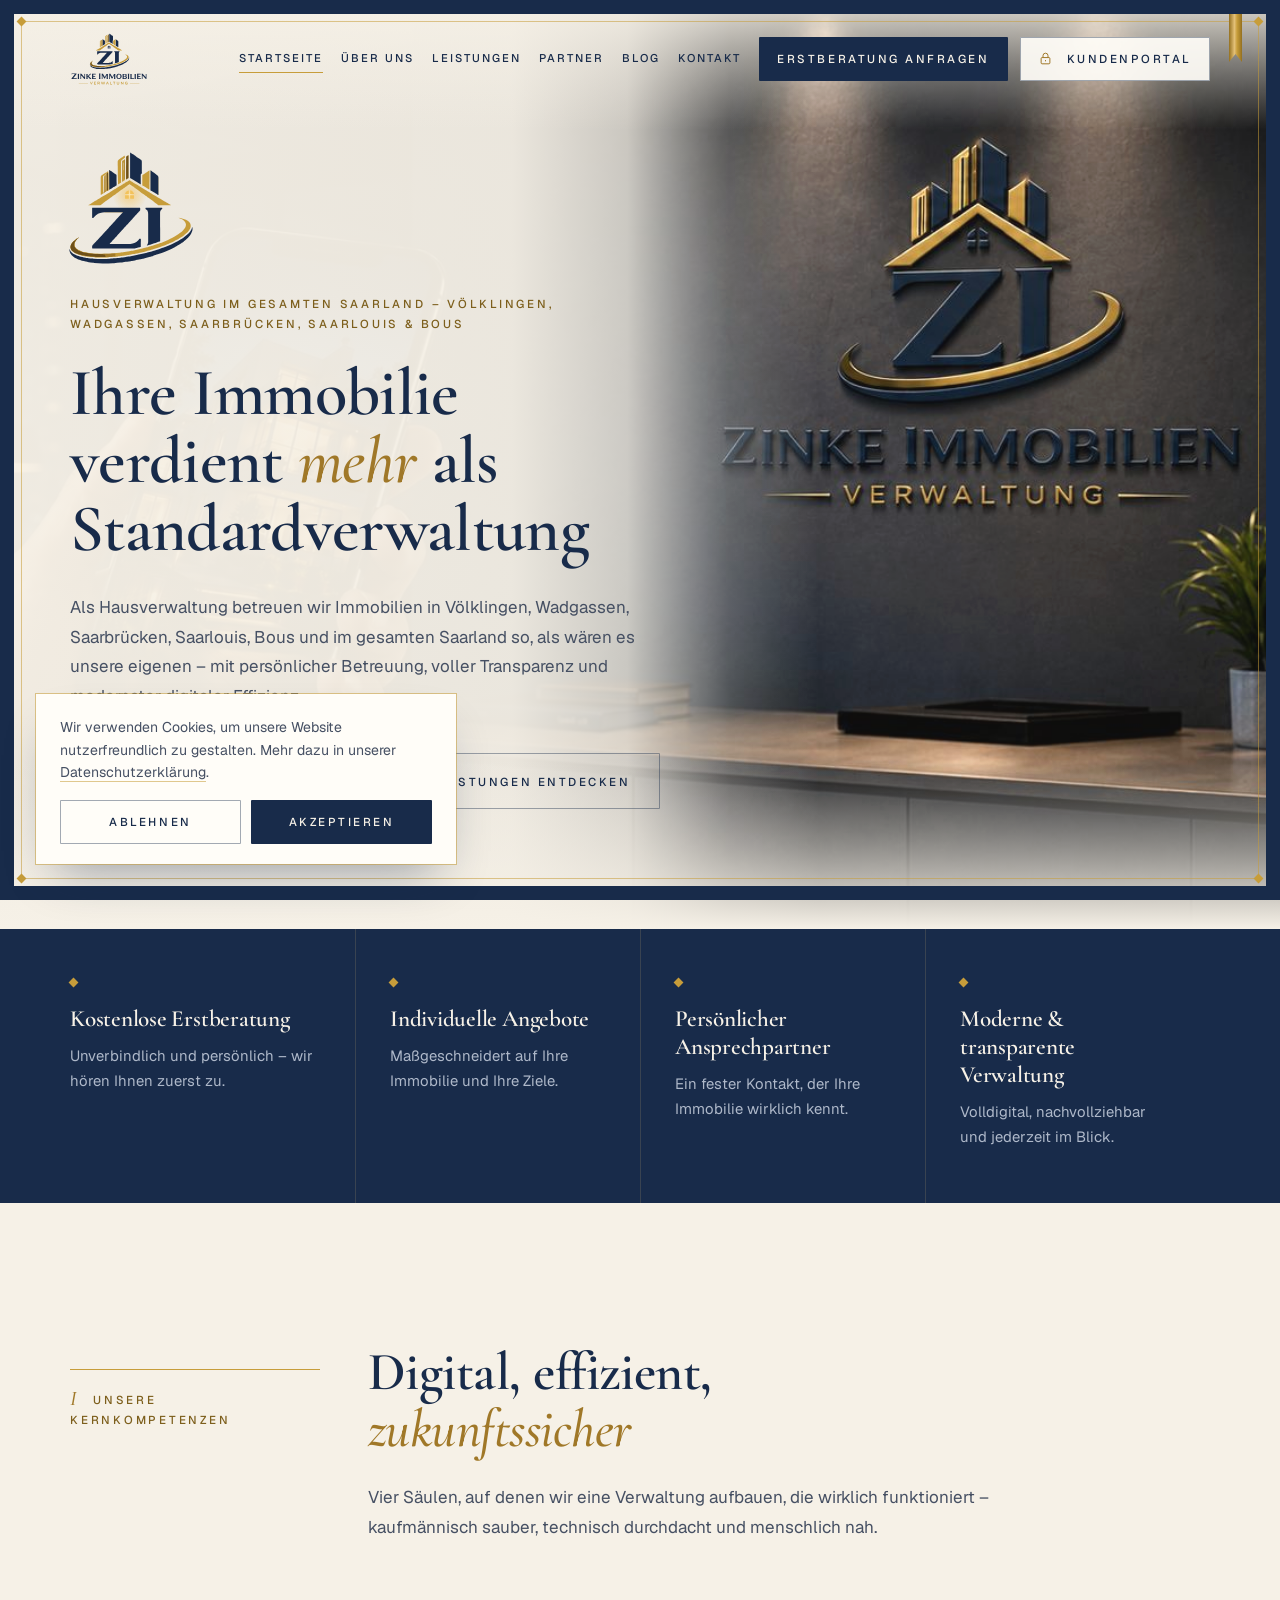
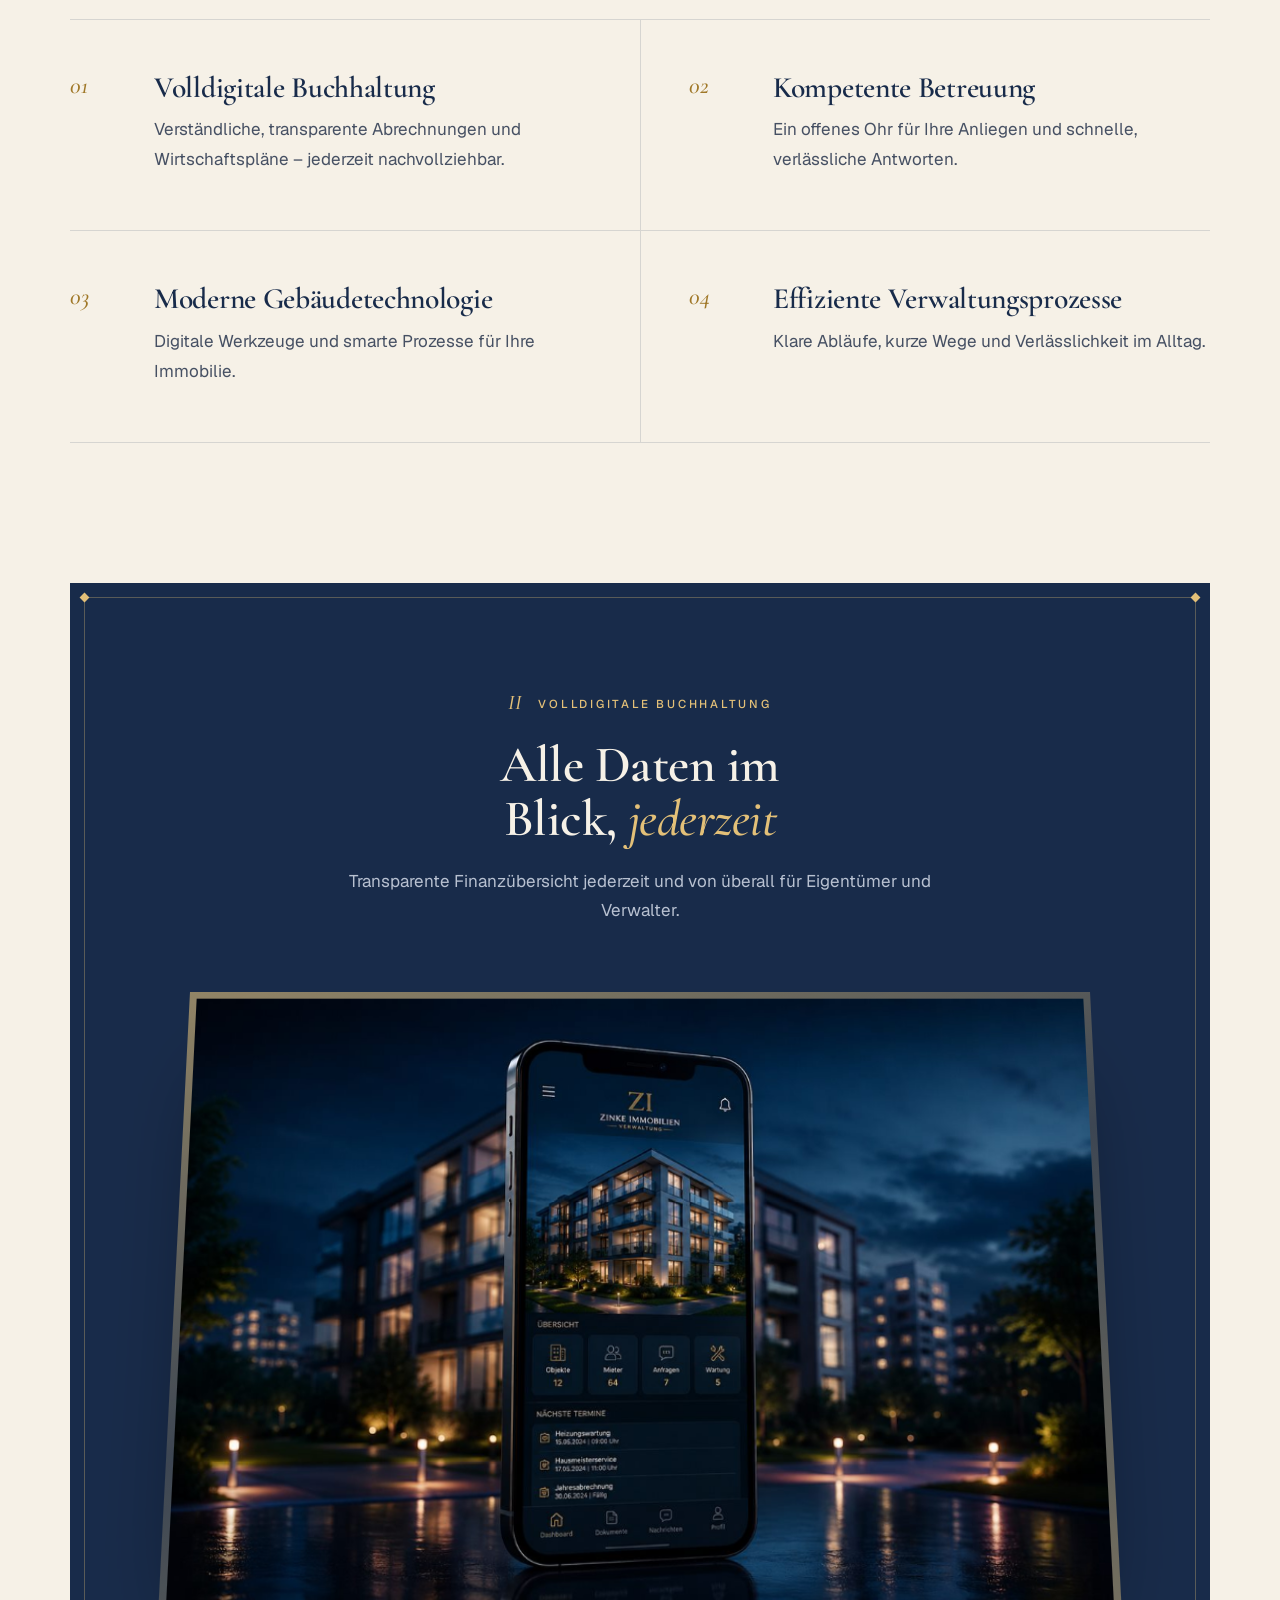
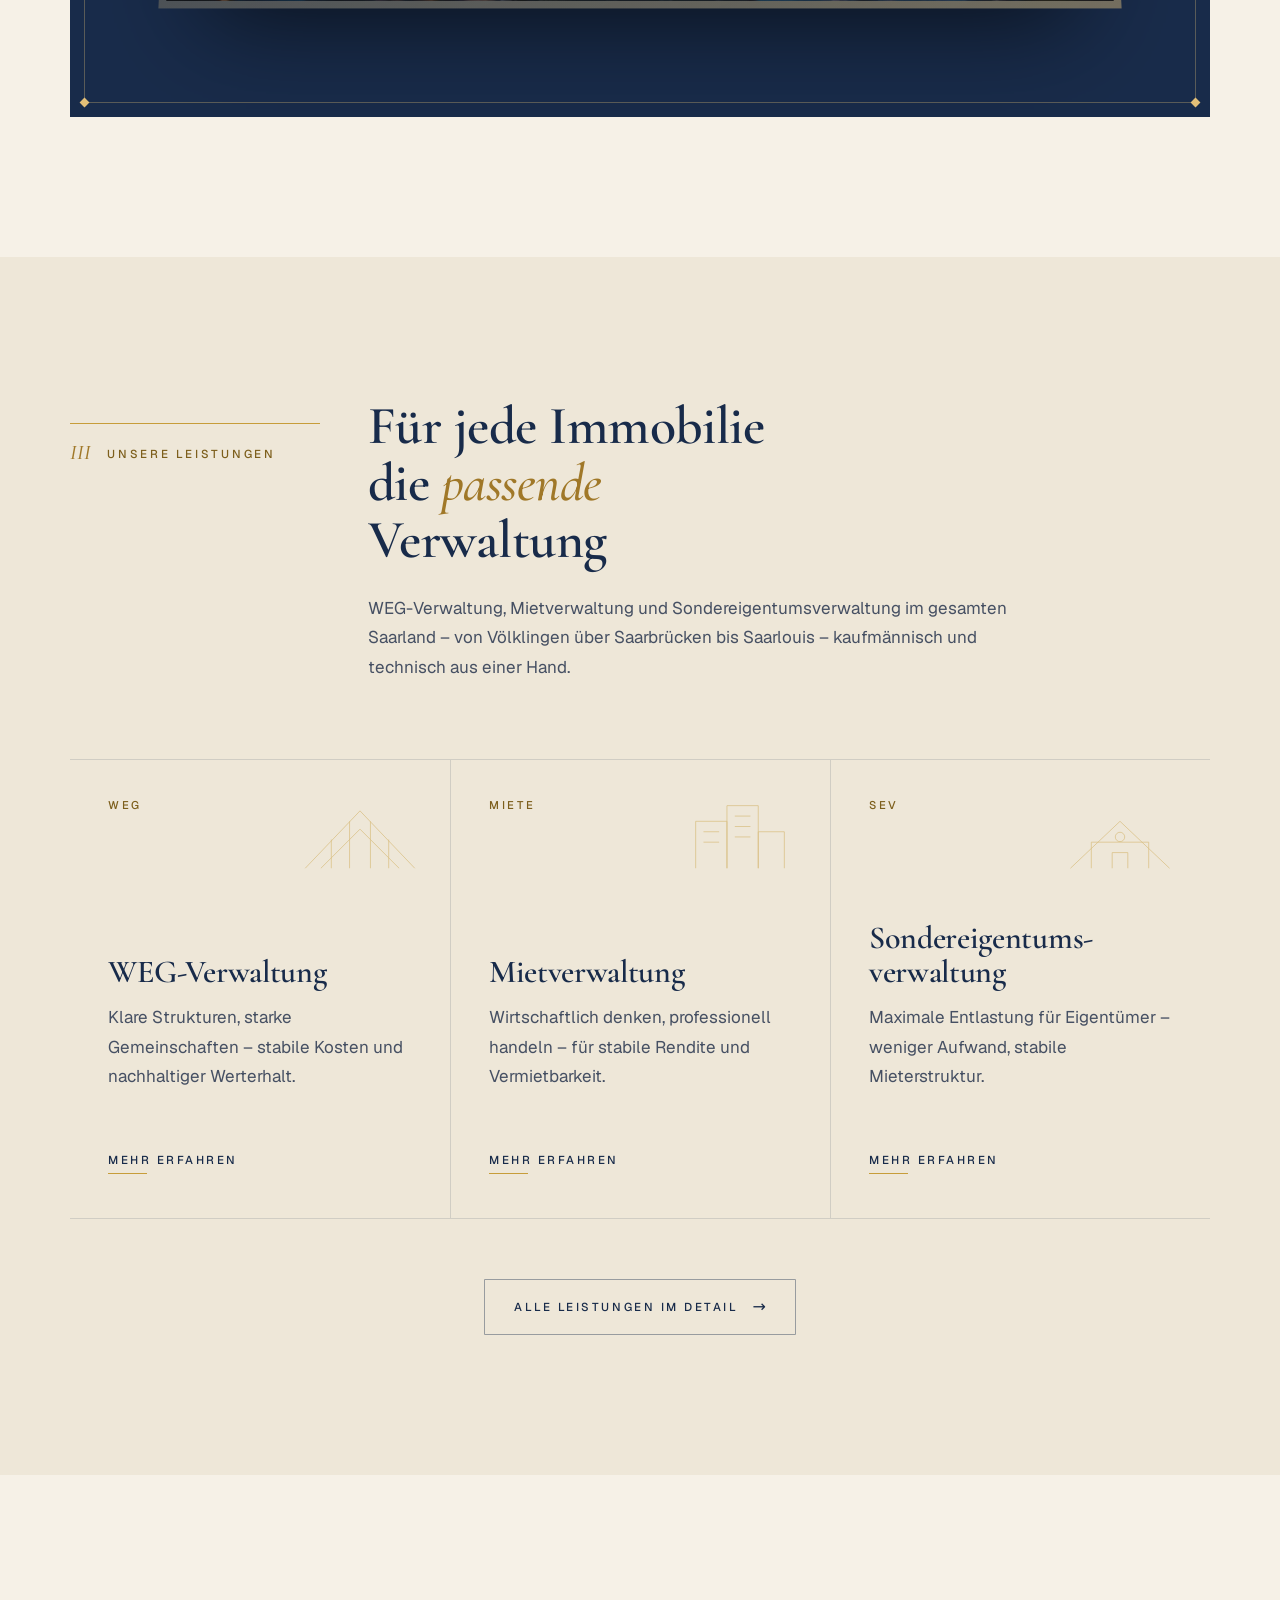
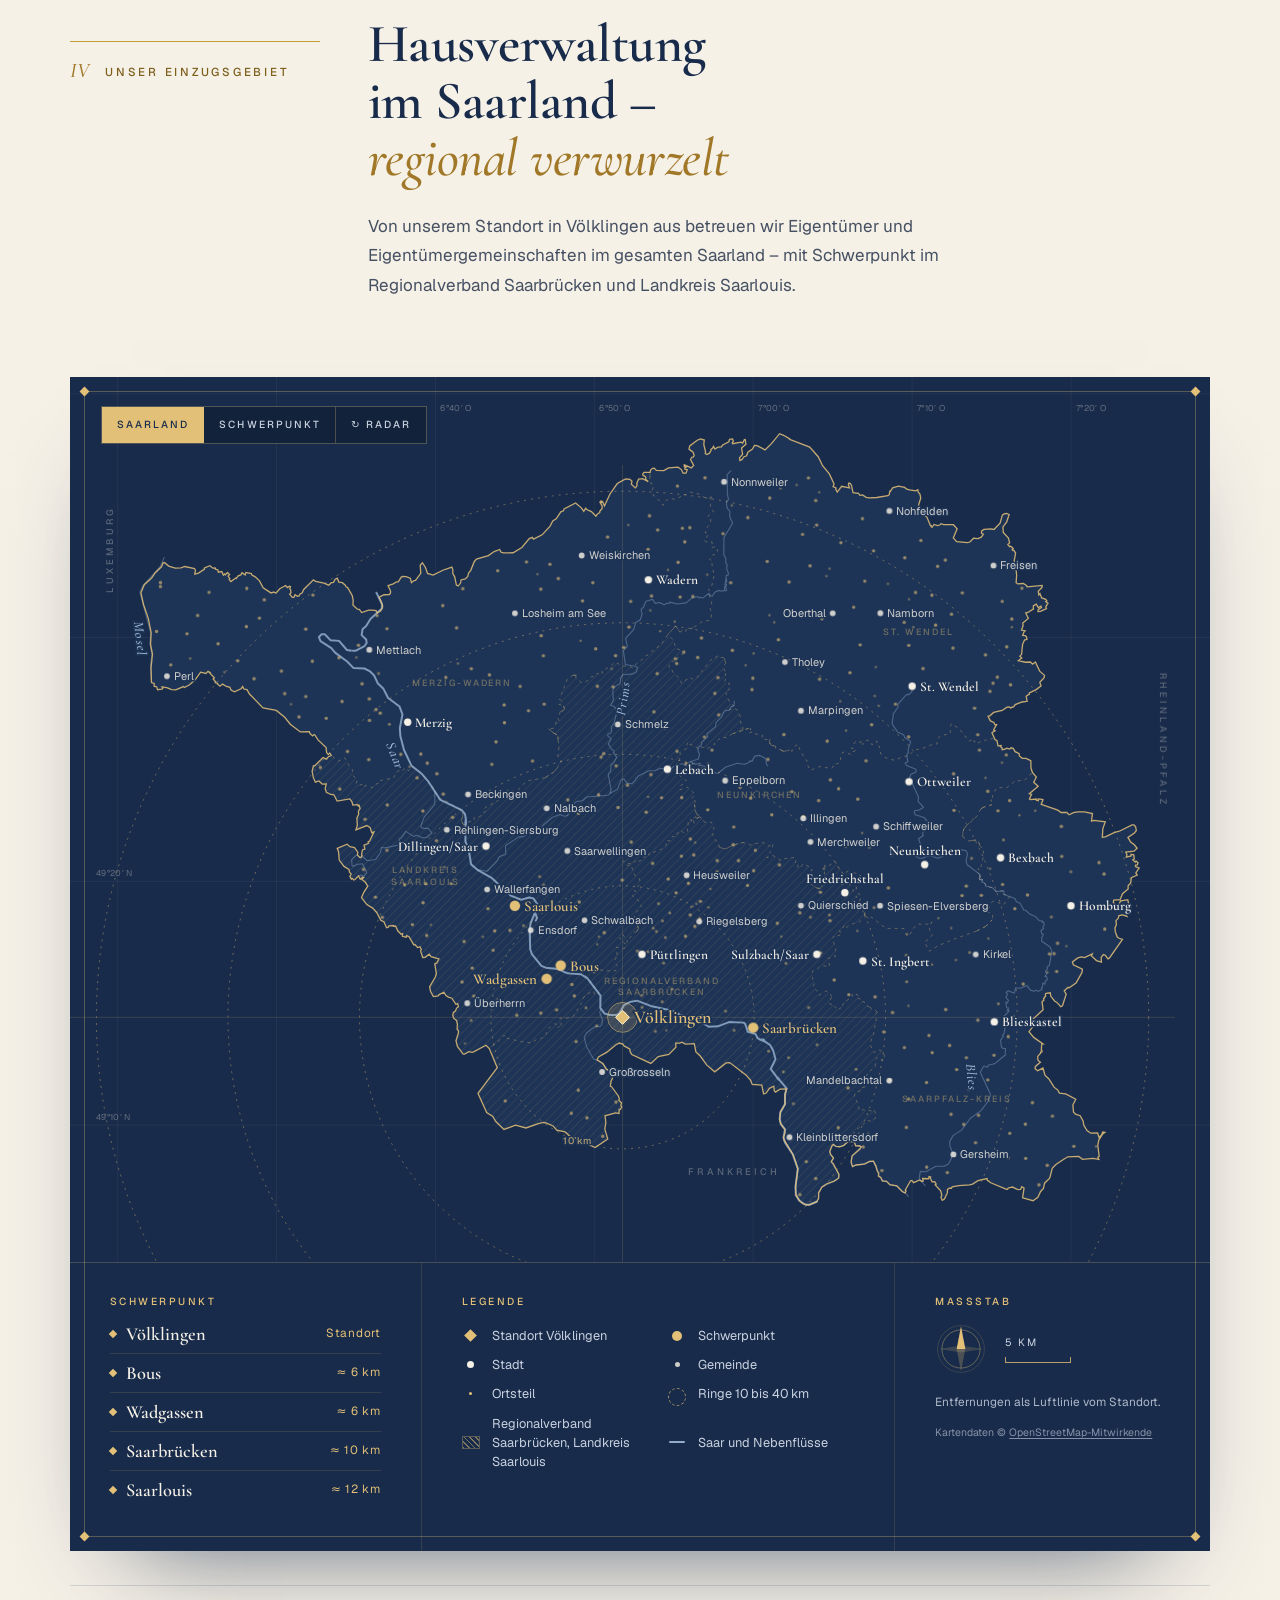
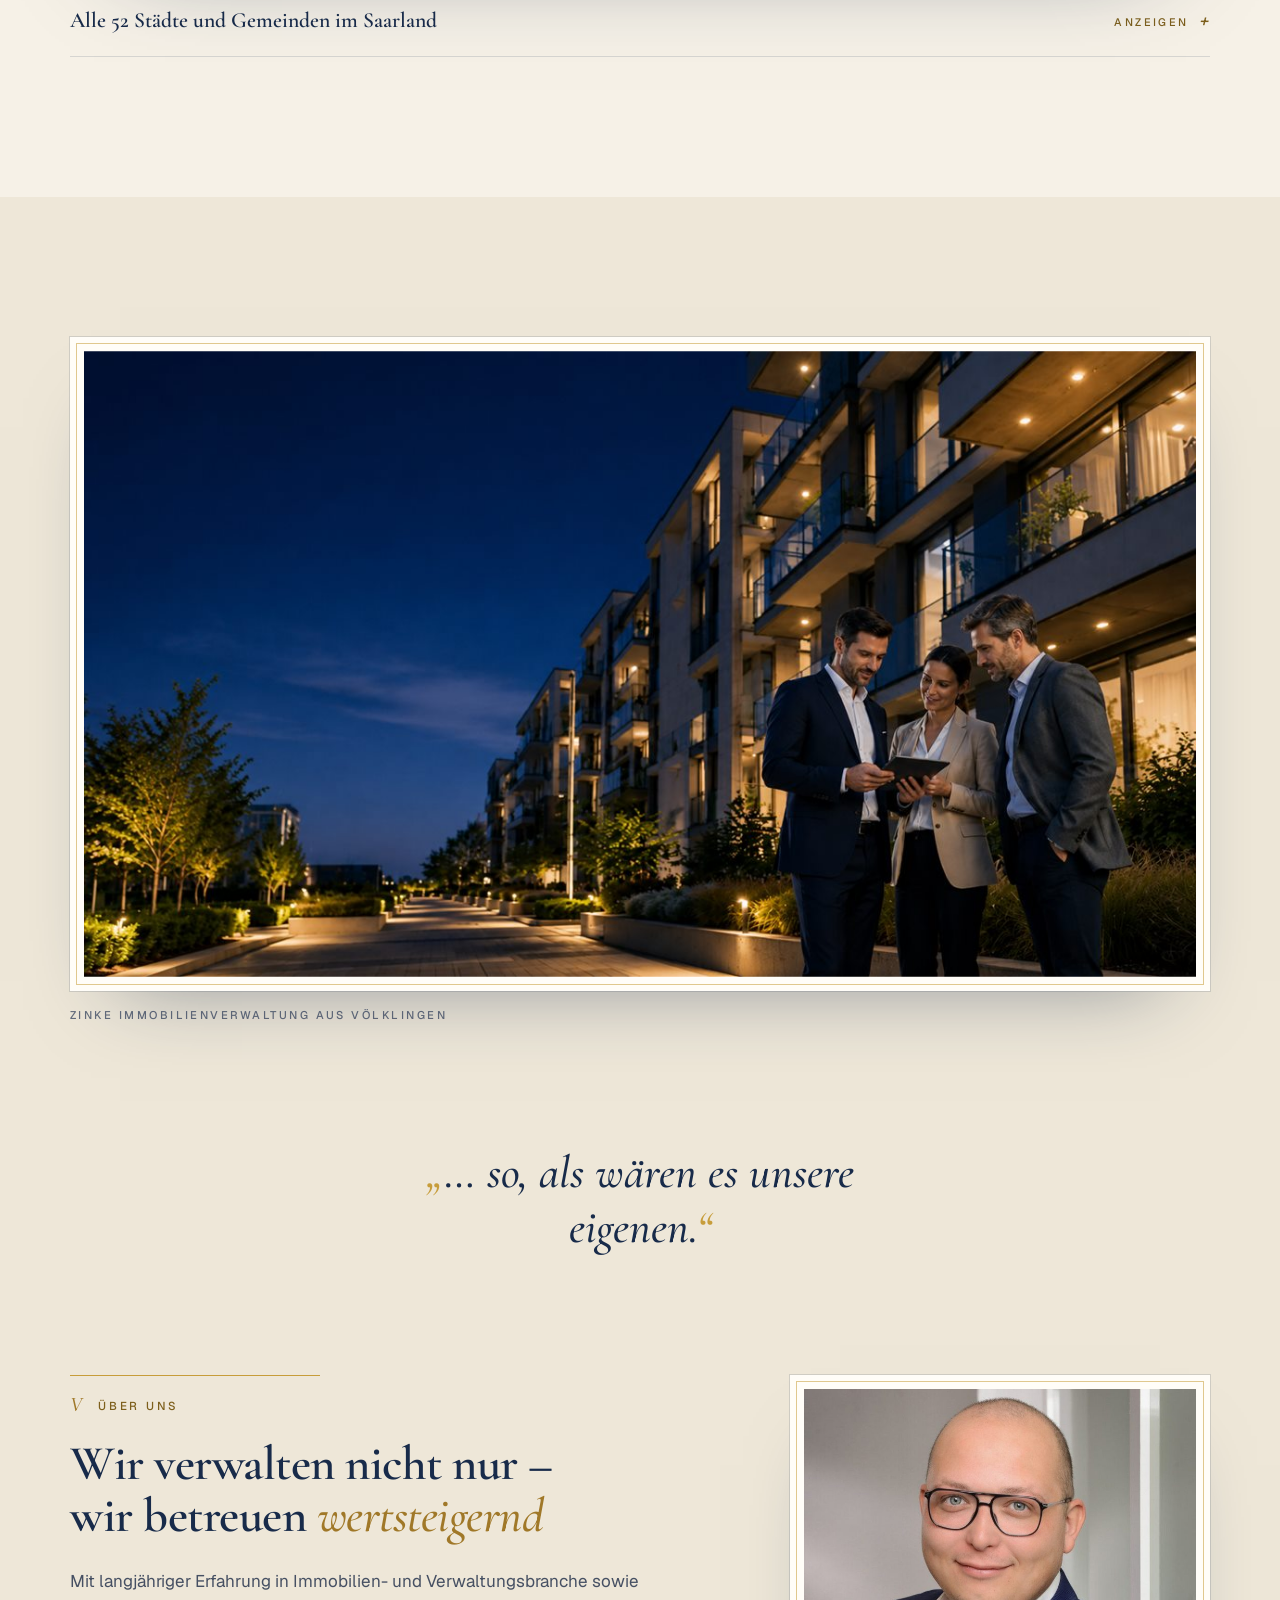
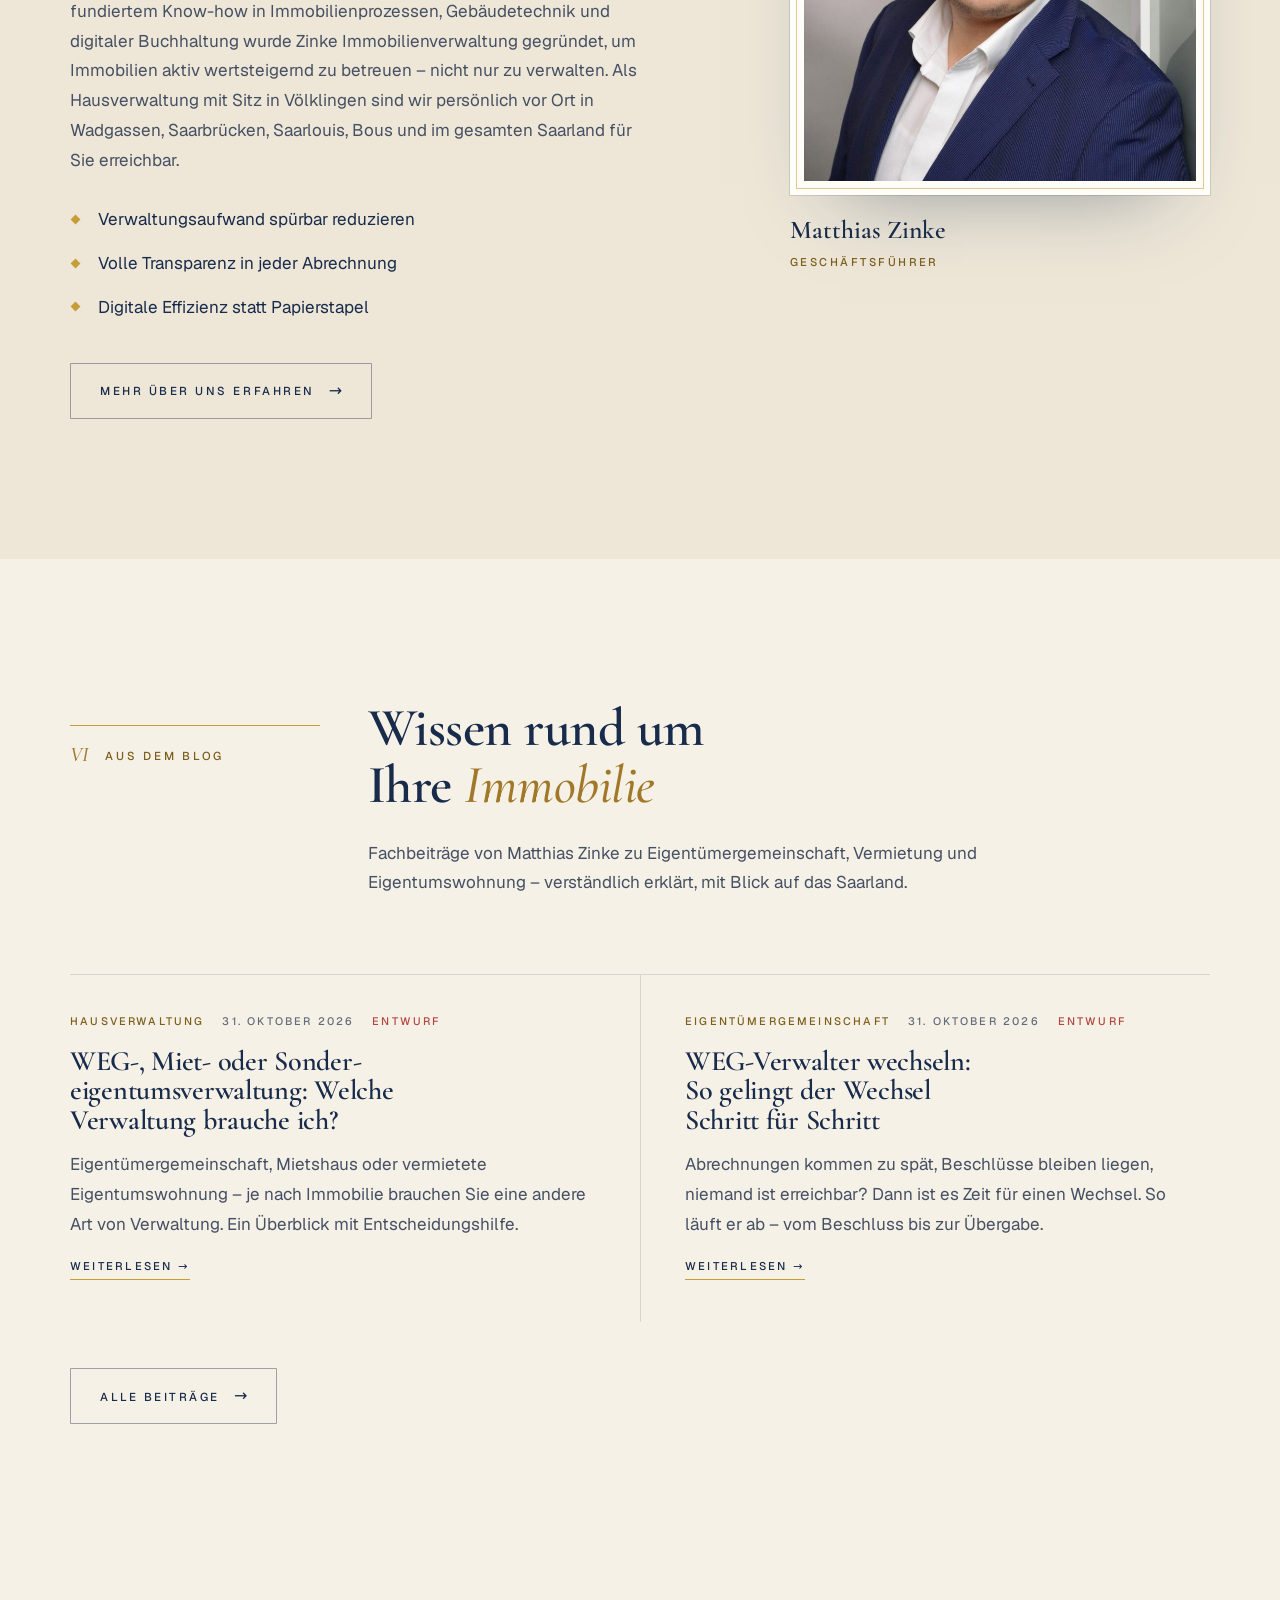
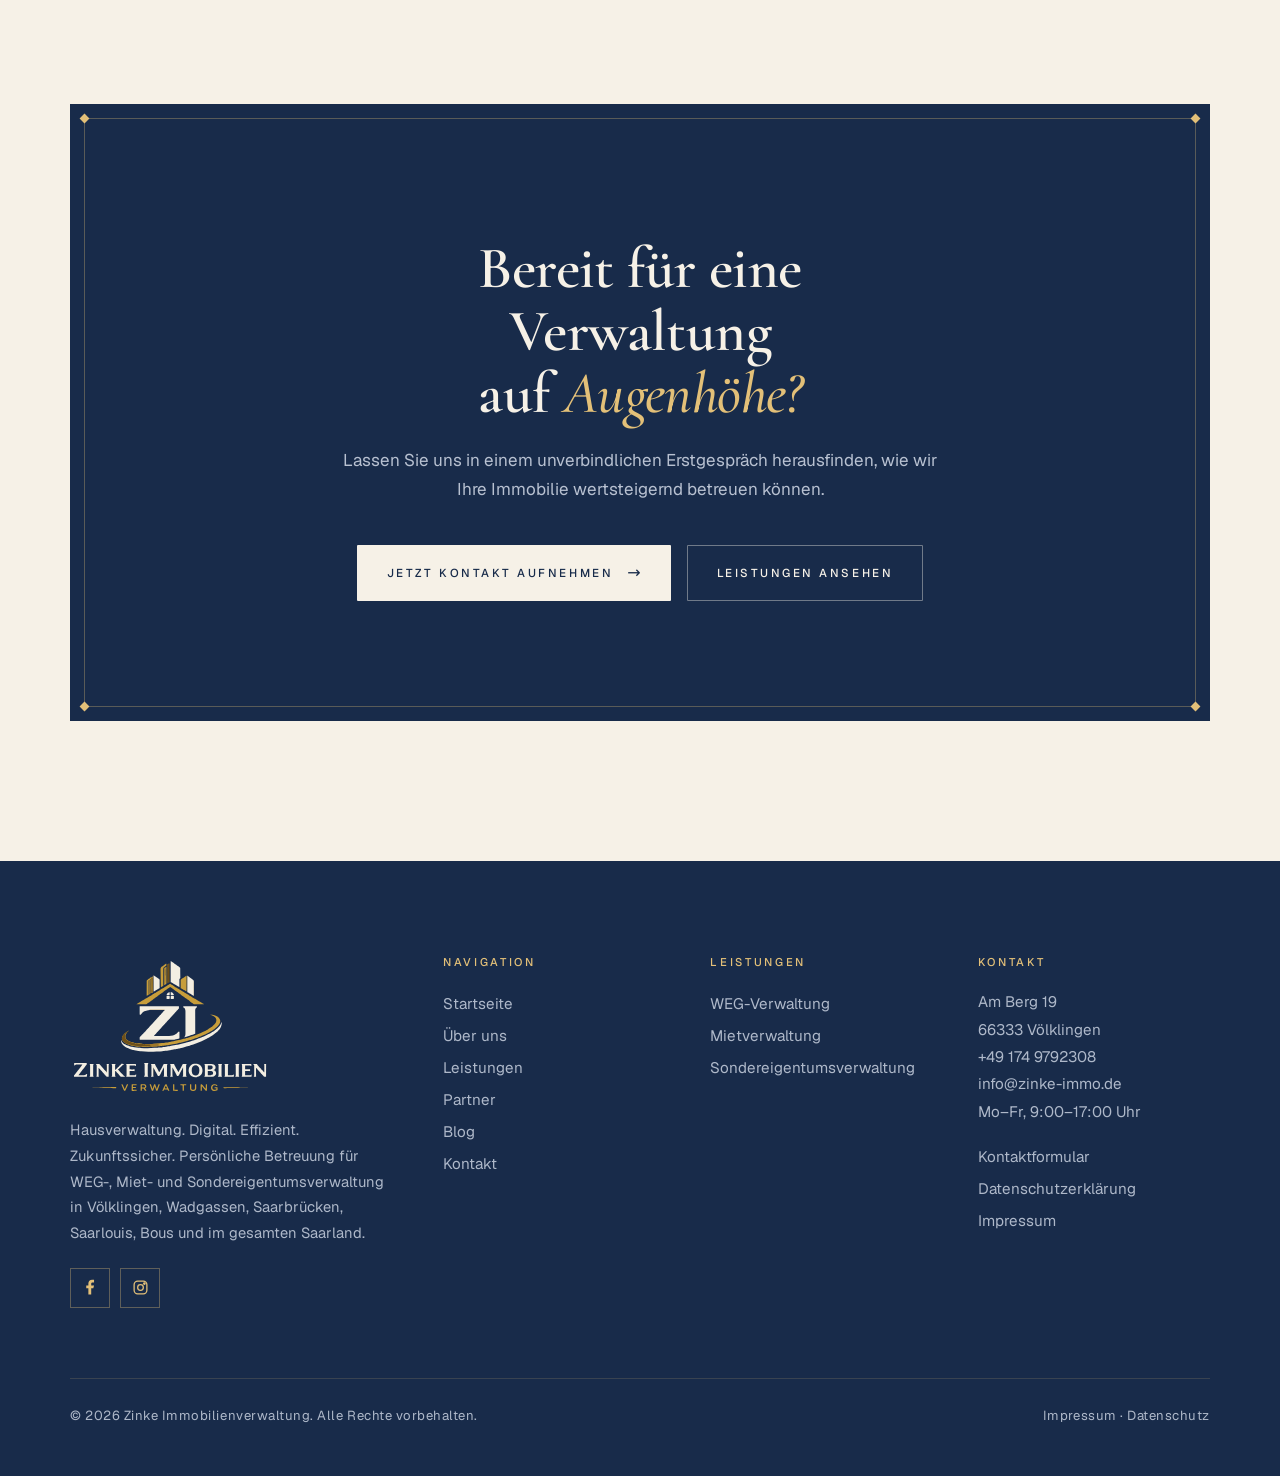
==== commit b117dff1: "Blog: Übersicht, Beitragsvorlage, Startseiten-Bereich, 2 Beiträge als Entwurf (noindex)" ====
--- a/index.html
+++ b/index.html
@@ -20,7 +20,6 @@
 <script type="application/ld+json">{"@context":"https://schema.org","@graph":[{"@type":"RealEstateAgent","@id":"https://zinke-immo.de/#organisation","name":"Zinke Immobilienverwaltung","url":"https://zinke-immo.de/","logo":"https://zinke-immo.de/assets/img/logo.png","image":"https://zinke-immo.de/assets/img/teilen.jpg","telephone":"+49-174-9792308","email":"info@zinke-immo.de","priceRange":"Individuelles Angebot","address":{"@type":"PostalAddress","streetAddress":"Am Berg 19","postalCode":"66333","addressLocality":"Völklingen","addressRegion":"Saarland","addressCountry":"DE"},"geo":{"@type":"GeoCoordinates","latitude":49.2403326,"longitude":6.8629202},"areaServed":[{"@type":"City","name":"Völklingen"},{"@type":"City","name":"Wadgassen"},{"@type":"City","name":"Saarbrücken"},{"@type":"City","name":"Saarlouis"},{"@type":"City","name":"Bous"},{"@type":"State","name":"Saarland"}],"openingHoursSpecification":{"@type":"OpeningHoursSpecification","dayOfWeek":["Monday","Tuesday","Wednesday","Thursday","Friday"],"opens":"09:00","closes":"17:00"},"founder":{"@id":"https://zinke-immo.de/ueber-uns.html#matthias-zinke"},"sameAs":["https://www.facebook.com/share/14e6Dbp4mTi/","https://www.instagram.com/zinke_immobilienverwaltung"]},{"@type":"WebSite","@id":"https://zinke-immo.de/#website","url":"https://zinke-immo.de/","name":"Zinke Immobilienverwaltung","inLanguage":"de-DE","publisher":{"@id":"https://zinke-immo.de/#organisation"}},{"@type":"WebPage","@id":"https://zinke-immo.de/#seite","url":"https://zinke-immo.de/","name":"Hausverwaltung Völklingen & Saarland | Zinke Immobilienverwaltung","isPartOf":{"@id":"https://zinke-immo.de/#website"},"about":{"@id":"https://zinke-immo.de/#organisation"},"inLanguage":"de-DE","description":"Hausverwaltung in Völklingen und im Saarland: WEG-, Miet- und Sondereigentumsverwaltung – digital, transparent und persönlich betreut."}]}</script>
 <meta name="theme-color" content="#182B4A">
 <link rel="icon" href="assets/img/emblem.svg" type="image/svg+xml">
-<link rel="preload" href="assets/fonts/Geist-300.woff2" as="font" type="font/woff2" crossorigin>
 <link rel="preload" href="assets/fonts/CormorantGaramond-500i.woff2" as="font" type="font/woff2" crossorigin>
 <link rel="preload" href="assets/fonts/CormorantGaramond-500.woff2" as="font" type="font/woff2" crossorigin>
 <link rel="stylesheet" href="assets/fonts.css">
@@ -56,13 +55,13 @@
 <header class="top top--home" id="top">
   <div class="wrap top-in">
     <a class="logo" href="index.html" aria-label="Zinke Immobilienverwaltung – Startseite"><img src="assets/img/logo.svg" alt="Zinke Immobilien Verwaltung" width="79" height="54"></a>
-    <nav class="nav" aria-label="Hauptnavigation"><a class="l" href="index.html" aria-current="page">Startseite</a><a class="l" href="ueber-uns.html">Über uns</a><a class="l" href="leistungen.html">Leistungen</a><a class="l" href="partner.html">Partner</a><a class="l" href="kontakt.html">Kontakt</a><a class="btn btn-p" href="kontakt.html#kontakt-form">Erstberatung anfragen</a><a class="btn btn-s btn-portal" href="https://portal.donexus.de/auth" target="_blank" rel="noopener" aria-label="Kundenportal (öffnet in neuem Fenster)"><svg class="ic" viewBox="0 0 24 24" fill="none" stroke="currentColor" stroke-width="1.6" aria-hidden="true"><rect x="5" y="10.5" width="14" height="10" rx="1.5"/><path d="M8 10.5V7.5a4 4 0 0 1 8 0v3M12 14.5v2"/></svg>Kundenportal</a></nav>
+    <nav class="nav nav--6" aria-label="Hauptnavigation"><a class="l" href="index.html" aria-current="page">Startseite</a><a class="l" href="ueber-uns.html">Über uns</a><a class="l" href="leistungen.html">Leistungen</a><a class="l" href="partner.html">Partner</a><a class="l" href="blog/">Blog</a><a class="l" href="kontakt.html">Kontakt</a><a class="btn btn-p" href="kontakt.html#kontakt-form">Erstberatung anfragen</a><a class="btn btn-s btn-portal" href="https://portal.donexus.de/auth" target="_blank" rel="noopener" aria-label="Kundenportal (öffnet in neuem Fenster)"><svg class="ic" viewBox="0 0 24 24" fill="none" stroke="currentColor" stroke-width="1.6" aria-hidden="true"><rect x="5" y="10.5" width="14" height="10" rx="1.5"/><path d="M8 10.5V7.5a4 4 0 0 1 8 0v3M12 14.5v2"/></svg>Kundenportal</a></nav>
     <button class="menu-btn" type="button" aria-expanded="false" aria-controls="menu"><i></i>Menü</button>
   </div>
 </header>
 <div class="menu" id="menu" hidden role="dialog" aria-modal="true" aria-label="Menü">
   <button class="m-close" type="button">Schließen</button>
-  <nav aria-label="Menü"><a class="m" href="index.html" aria-current="page">Startseite</a><a class="m" href="ueber-uns.html">Über uns</a><a class="m" href="leistungen.html">Leistungen</a><a class="m" href="partner.html">Partner</a><a class="m" href="kontakt.html">Kontakt</a></nav>
+  <nav aria-label="Menü"><a class="m" href="index.html" aria-current="page">Startseite</a><a class="m" href="ueber-uns.html">Über uns</a><a class="m" href="leistungen.html">Leistungen</a><a class="m" href="partner.html">Partner</a><a class="m" href="blog/">Blog</a><a class="m" href="kontakt.html">Kontakt</a></nav>
   <p class="m-meta">Am Berg 19 · 66333 Völklingen<br><a href="tel:+491749792308">+49 174 9792308</a> · <a href="mailto:info@zinke-immo.de">info@zinke-immo.de</a></p>
   <div class="m-cta"><a class="btn btn-c" href="kontakt.html#kontakt-form">Erstberatung anfragen</a><a class="btn btn-o btn-portal" href="https://portal.donexus.de/auth" target="_blank" rel="noopener" aria-label="Kundenportal (öffnet in neuem Fenster)"><svg class="ic" viewBox="0 0 24 24" fill="none" stroke="currentColor" stroke-width="1.6" aria-hidden="true"><rect x="5" y="10.5" width="14" height="10" rx="1.5"/><path d="M8 10.5V7.5a4 4 0 0 1 8 0v3M12 14.5v2"/></svg>Kundenportal</a></div>
 </div>
@@ -197,6 +196,20 @@
   </div>
 </section>
 
+<section class="sec" id="blog">
+  <div class="wrap">
+    <div class="head rv">
+      <p class="lab"><span class="no">VI</span>Aus dem Blog</p>
+      <div>
+        <h2>Wissen rund um Ihre <em class="it">Immobilie</em></h2>
+        <p>Fachbeiträge von Matthias Zinke zu Eigentümergemeinschaft, Vermietung und Eigentumswohnung – verständlich erklärt, mit Blick auf das Saarland.</p>
+      </div>
+    </div>
+    <ul class="blog-k"><li class="rv"><div class="meta"><span>Hausverwaltung</span><span>31. Oktober 2026</span><span class=entwurf>Entwurf</span></div><h3><a href="blog/welche-hausverwaltung-brauche-ich.html">WEG-, Miet- oder Sonder&shy;eigentums&shy;verwaltung: Welche Verwaltung brauche ich?</a></h3><p>Eigentümergemeinschaft, Mietshaus oder vermietete Eigentumswohnung – je nach Immobilie brauchen Sie eine andere Art von Verwaltung. Ein Überblick mit Entscheidungshilfe.</p><a class="link-u" href="blog/welche-hausverwaltung-brauche-ich.html">Weiterlesen <span class="ar">→</span></a></li><li class="rv d1"><div class="meta"><span>Eigentümergemeinschaft</span><span>31. Oktober 2026</span><span class=entwurf>Entwurf</span></div><h3><a href="blog/weg-verwalter-wechseln.html">WEG-Verwalter wechseln: So gelingt der Wechsel Schritt für Schritt</a></h3><p>Abrechnungen kommen zu spät, Beschlüsse bleiben liegen, niemand ist erreichbar? Dann ist es Zeit für einen Wechsel. So läuft er ab – vom Beschluss bis zur Übergabe.</p><a class="link-u" href="blog/weg-verwalter-wechseln.html">Weiterlesen <span class="ar">→</span></a></li></ul>
+    <p class="blog-alle rv"><a class="btn btn-s" href="blog/">Alle Beiträge <span class="ar">→</span></a></p>
+  </div>
+</section>
+
 <section class="final">
   <div class="wrap">
     <div class="panel rv"><i class="k k1"></i><i class="k k2"></i><i class="k k3"></i><i class="k k4"></i>
@@ -214,7 +227,7 @@
       <p>Hausverwaltung. Digital. Effizient. Zukunftssicher. Persönliche Betreuung für WEG-, Miet- und Sondereigentumsverwaltung in Völklingen, Wadgassen, Saarbrücken, Saarlouis, Bous und im gesamten Saarland.</p>
       <div class="social"><a href="https://www.facebook.com/share/14e6Dbp4mTi/" target="_blank" rel="noopener" aria-label="Facebook"><svg viewBox="0 0 24 24" fill="currentColor" aria-hidden="true"><path d="M13 22v-9h3l1-4h-4V7c0-1.1.4-2 2-2h2V1.2C16.6 1 15.3 1 14.2 1 11.2 1 9 2.9 9 6.4V9H6v4h3v9h4z"/></svg></a><a href="https://www.instagram.com/zinke_immobilienverwaltung?igsh=eHhsZ20zb2loZHpu" target="_blank" rel="noopener" aria-label="Instagram"><svg viewBox="0 0 24 24" fill="none" stroke="currentColor" stroke-width="1.8" aria-hidden="true"><rect x="3" y="3" width="18" height="18" rx="5"/><circle cx="12" cy="12" r="4"/><circle cx="17.5" cy="6.5" r="1" fill="currentColor"/></svg></a></div>
     </div>
-    <div><h4>Navigation</h4><ul><li><a href="index.html">Startseite</a></li><li><a href="ueber-uns.html">Über uns</a></li><li><a href="leistungen.html">Leistungen</a></li><li><a href="partner.html">Partner</a></li><li><a href="kontakt.html">Kontakt</a></li></ul></div>
+    <div><h4>Navigation</h4><ul><li><a href="index.html">Startseite</a></li><li><a href="ueber-uns.html">Über uns</a></li><li><a href="leistungen.html">Leistungen</a></li><li><a href="partner.html">Partner</a></li><li><a href="blog/">Blog</a></li><li><a href="kontakt.html">Kontakt</a></li></ul></div>
     <div><h4>Leistungen</h4><ul><li><a href="weg-verwaltung-saarland.html">WEG-Verwaltung</a></li><li><a href="mietverwaltung-saarland.html">Mietverwaltung</a></li><li><a href="sondereigentumsverwaltung-saarland.html">Sondereigentumsverwaltung</a></li></ul></div>
     <div><h4>Kontakt</h4>
       <p class="addr">Am Berg 19<br>66333 Völklingen<br><a href="tel:+491749792308">+49 174 9792308</a><br><a href="mailto:info@zinke-immo.de">info@zinke-immo.de</a><br>Mo–Fr, 9:00–17:00 Uhr</p>
--- a/assets/site.css
+++ b/assets/site.css
@@ -685,3 +685,107 @@
   .tl.t4 li{padding-right:0}
   .faq .a{padding-right:0}
 }
+
+/* ---------- Blog: Übersicht, Beitrag, Autor ---------- */
+.kat{display:flex;flex-wrap:wrap;gap:10px 30px;margin:0 0 34px}
+.kat button{background:none;border:0;border-bottom:1px solid transparent;padding:0 0 8px;cursor:pointer;font:500 .72rem/1.6 var(--sans);letter-spacing:.2em;text-transform:uppercase;color:var(--muted);transition:color .3s,border-color .3s}
+.kat button:hover{color:var(--navy)}
+.kat button[aria-pressed="true"]{color:var(--navy);border-bottom-color:var(--gold)}
+.posts{list-style:none;margin:0;padding:0;border-top:1px solid var(--rule)}
+.posts>li{display:grid;grid-template-columns:230px minmax(0,1fr);gap:48px;padding:46px 0;border-bottom:1px solid var(--rule)}
+.posts .meta{display:flex;flex-direction:column;gap:6px;font:500 .68rem/1.6 var(--sans);letter-spacing:.2em;text-transform:uppercase;color:var(--muted)}
+.posts .meta span:first-child{color:var(--gold-t)}
+.posts .meta .entwurf,.ph--post .lab .entwurf{color:#B3473F}
+.posts h2,.posts h3{font-size:clamp(1.7rem,2.6vw,2.25rem);margin:0 0 14px;max-width:30ch}
+.posts h2 a,.posts h3 a{transition:color .3s}
+.posts h2 a:hover,.posts h3 a:hover{color:var(--gold-d)}
+.posts p{margin:0 0 18px;max-width:68ch}
+.ph--post h1{font-size:clamp(2.3rem,4vw,3.5rem);max-width:24ch}
+.post-meta{margin:26px 0 0;font:500 .68rem/1.9 var(--sans);letter-spacing:.18em;text-transform:uppercase;color:var(--muted)}
+.post-meta a{color:var(--navy);border-bottom:1px solid var(--rule-g)}
+.post{min-width:0;font-size:1.06rem;line-height:1.85;color:var(--text)}
+.post h2{font-size:clamp(1.8rem,2.8vw,2.4rem);margin:64px 0 18px;scroll-margin-top:120px}
+.post>h2:first-child{margin-top:0}
+.post h3{font-size:1.5rem;margin:38px 0 12px}
+.post p{margin:0 0 1.15em}
+.post a{color:var(--navy);border-bottom:1px solid var(--rule-g);transition:color .3s}
+.post a:hover{color:var(--gold-d)}
+.post strong{color:var(--navy);font-weight:600}
+.post ul,.post ol{margin:0 0 1.4em;padding-left:22px}
+.post li{margin-bottom:8px}
+.post ul{list-style:none;padding-left:0}
+.post ul li{position:relative;padding-left:26px}
+.post ul li::before{content:"";position:absolute;left:2px;top:.8em;width:6px;height:6px;background:var(--gold);transform:rotate(45deg)}
+.post blockquote{margin:40px 0;padding:4px 0 4px 28px;border-left:1px solid var(--gold);font:italic 500 clamp(1.35rem,2vw,1.6rem)/1.45 var(--serif);color:var(--navy)}
+.post blockquote p{margin:0}
+.post .tab{overflow-x:auto;margin:30px 0 36px}
+.post table{width:100%;border-collapse:collapse;font-size:.95rem;line-height:1.6;background:var(--white);box-shadow:inset 0 0 0 1px var(--rule)}
+.post th,.post td{padding:14px 18px;text-align:left;vertical-align:top;border-bottom:1px solid var(--rule)}
+.post th{font:500 .66rem/1.6 var(--sans);letter-spacing:.18em;text-transform:uppercase;color:var(--gold-t)}
+.post figure{margin:40px 0}
+.post figcaption{margin-top:10px;font-size:.85rem;color:var(--muted)}
+.post-box{margin:60px 0 0;padding:28px 34px 30px;background:var(--white);box-shadow:0 0 0 1px var(--rule);display:grid;gap:10px}
+.post-box .lab{margin:0}
+.post .post-box a{font:600 1.45rem/1.3 var(--serif);color:var(--navy);border:0}
+.post .post-box a:hover{color:var(--gold-d)}
+.autor{display:grid;grid-template-columns:104px minmax(0,1fr);gap:28px;align-items:start;margin:50px 0 0;padding:38px 0 0;border-top:1px solid var(--rule)}
+.autor img{width:104px;height:104px;object-fit:cover;padding:5px;background:var(--white);box-shadow:0 0 0 1px var(--rule-g)}
+.autor .lab{margin:0}
+.autor b{display:block;font:600 1.5rem/1.2 var(--serif);color:var(--navy);margin:8px 0 8px}
+.autor p:not(.lab){margin:0 0 16px;font-size:.98rem}
+.post .autor .link-u{border-bottom:1px solid var(--gold);color:var(--navy)}
+@media (max-width:1000px){
+  .posts>li{grid-template-columns:minmax(0,1fr);gap:12px;padding:36px 0}
+  .posts .meta{flex-direction:row;flex-wrap:wrap;gap:4px 18px}
+  .autor{grid-template-columns:72px minmax(0,1fr);gap:18px}
+  .autor img{width:72px;height:72px;padding:3px}
+  .post-box{padding:24px 22px}
+}
+
+/* Kopfzeile mit 6 Menüpunkten (Blog): etwas engere Abstände, sonst berührt das Logo das Menü (gemessen 1251–1920 px) */
+.nav--6{gap:26px}
+.nav--6 .l{letter-spacing:.2em}
+.nav--6 .btn+.btn{margin-left:-14px}
+@media (min-width:1251px) and (max-width:1365px){
+  .nav--6{gap:18px}
+  .nav--6 .l{letter-spacing:.18em}
+  .nav--6 .btn{padding:0 18px}
+  .nav--6 .btn+.btn{margin-left:-6px}
+}
+
+/* Startseite: „Aus dem Blog“ */
+.blog-k{list-style:none;margin:0;padding:0;display:grid;grid-template-columns:repeat(auto-fit,minmax(300px,1fr));border-top:1px solid var(--rule)}
+.blog-k>li{display:flex;flex-direction:column;padding:38px 44px 42px 0}
+.blog-k>li+li{padding-left:44px;border-left:1px solid var(--rule)}
+.blog-k .meta{display:flex;flex-wrap:wrap;gap:4px 18px;margin-bottom:16px;font:500 .68rem/1.6 var(--sans);letter-spacing:.2em;text-transform:uppercase;color:var(--muted)}
+.blog-k .meta span:first-child{color:var(--gold-t)}
+.blog-k .meta .entwurf{color:#B3473F}
+.blog-k h3{font-size:clamp(1.5rem,2.2vw,1.9rem);margin:0 0 14px;max-width:26ch}
+.blog-k h3 a{transition:color .3s}
+.blog-k h3 a:hover{color:var(--gold-d)}
+.blog-k p{margin:0 0 22px;flex:1}
+.blog-k .link-u{align-self:flex-start}
+.blog-alle{margin:46px 0 0}
+@media (max-width:1000px){
+  .blog-k{grid-template-columns:minmax(0,1fr)}
+  .blog-k>li,.blog-k>li+li{padding:32px 0 34px;border-left:0}
+  .blog-k>li+li{border-top:1px solid var(--rule)}
+}
+
+/* Blog: lange Wörter (z. B. „Sondereigentumsverwaltung“) trennen statt über den Rand laufen */
+.ph--post h1,.ph--post .lead,.post h2,.post h3,.post td,.posts h2,.posts h3,.blog-k h3{overflow-wrap:anywhere}
+.ph--post .ph-txt{min-width:0}
+@media (max-width:700px){
+  .ph--post h1{font-size:clamp(1.9rem,8.4vw,2.4rem)}
+  /* Tabellen am Handy: jede Zeile als Block mit Spaltenbeschriftung */
+  .post .tab{overflow:visible}
+  .post table,.post tbody,.post tr,.post td{display:block;width:100%}
+  .post thead{position:absolute;width:1px;height:1px;overflow:hidden;clip:rect(0 0 0 0)}
+  .post tr{padding:16px 20px;border-bottom:1px solid var(--rule)}
+  .post tr:last-child{border-bottom:0}
+  .post td{padding:3px 0;border:0}
+  .post td::before{content:attr(data-label);display:block;font:500 .62rem/1.8 var(--sans);letter-spacing:.18em;text-transform:uppercase;color:var(--gold-t)}
+  .post td:first-child{font-weight:600;color:var(--navy)}
+  .post td:first-child::before{display:none}
+}
+.ph--post .crumbs{flex-wrap:wrap;row-gap:6px}
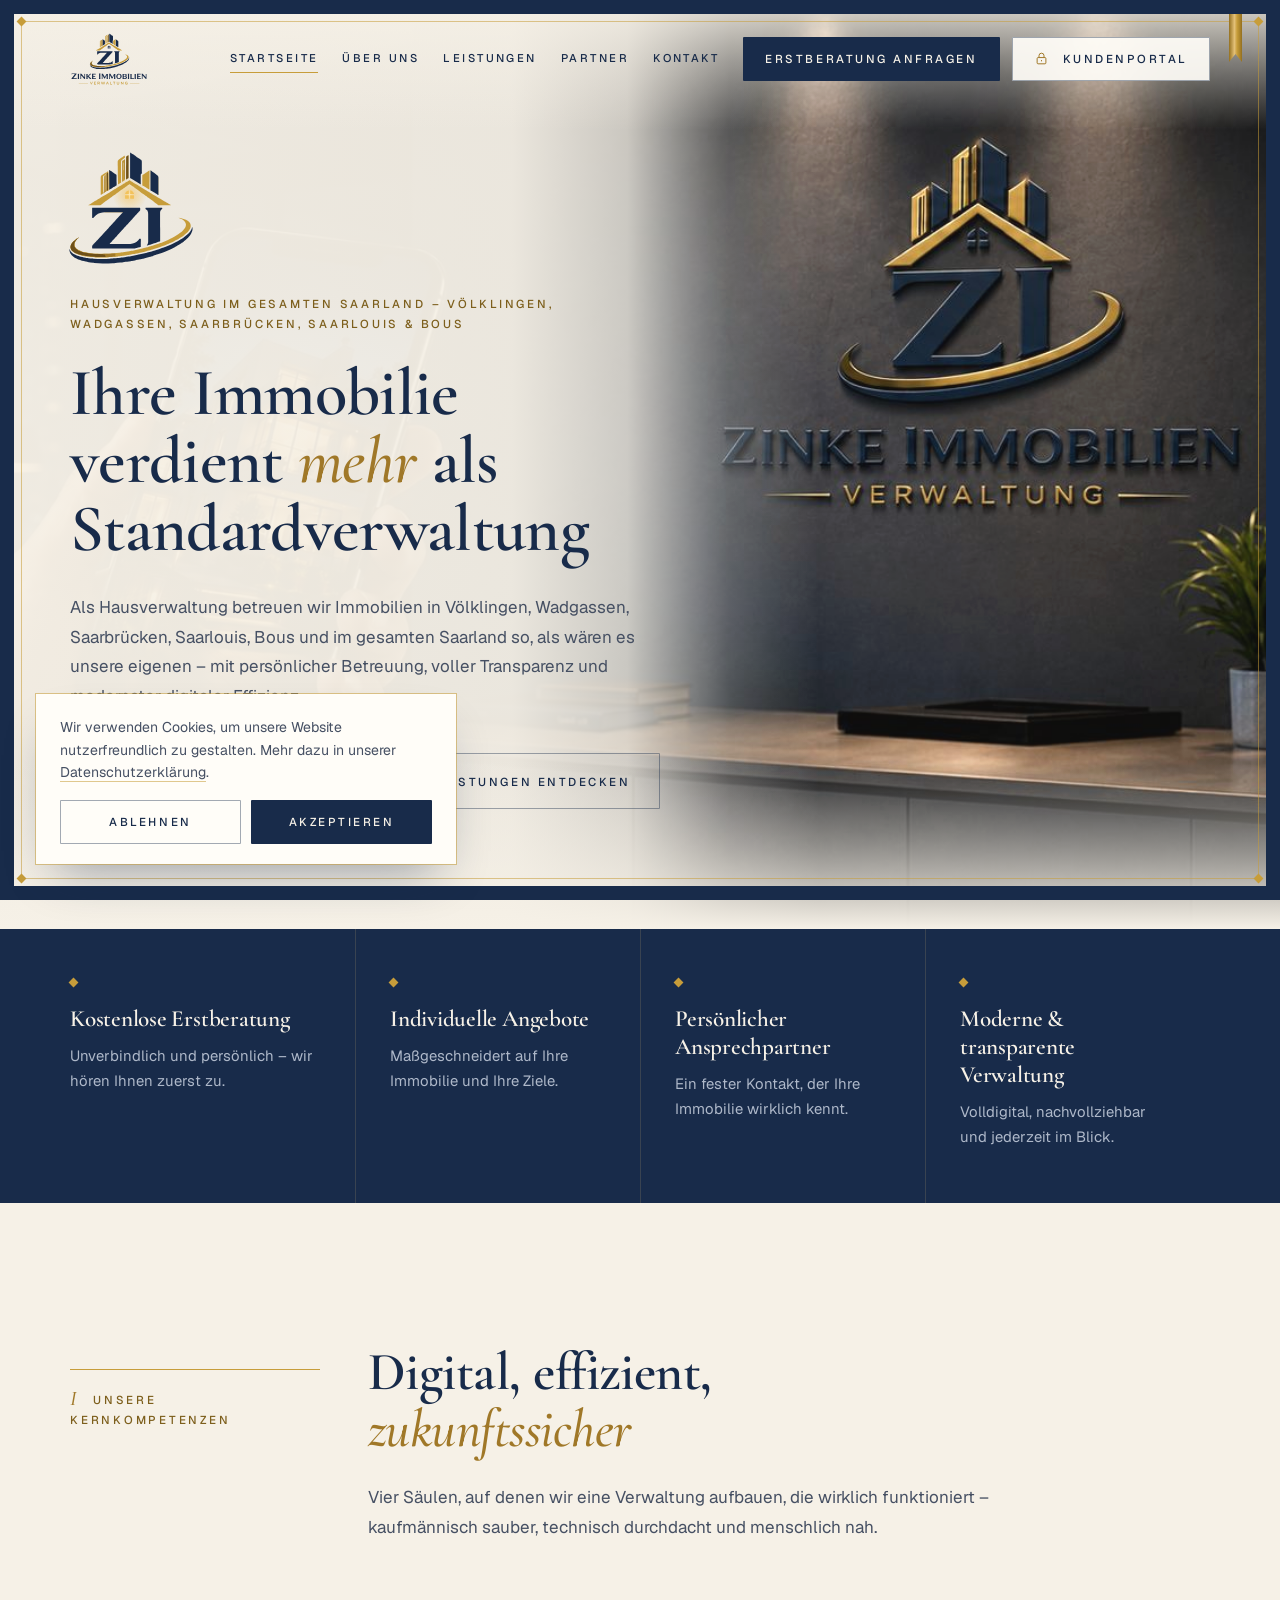
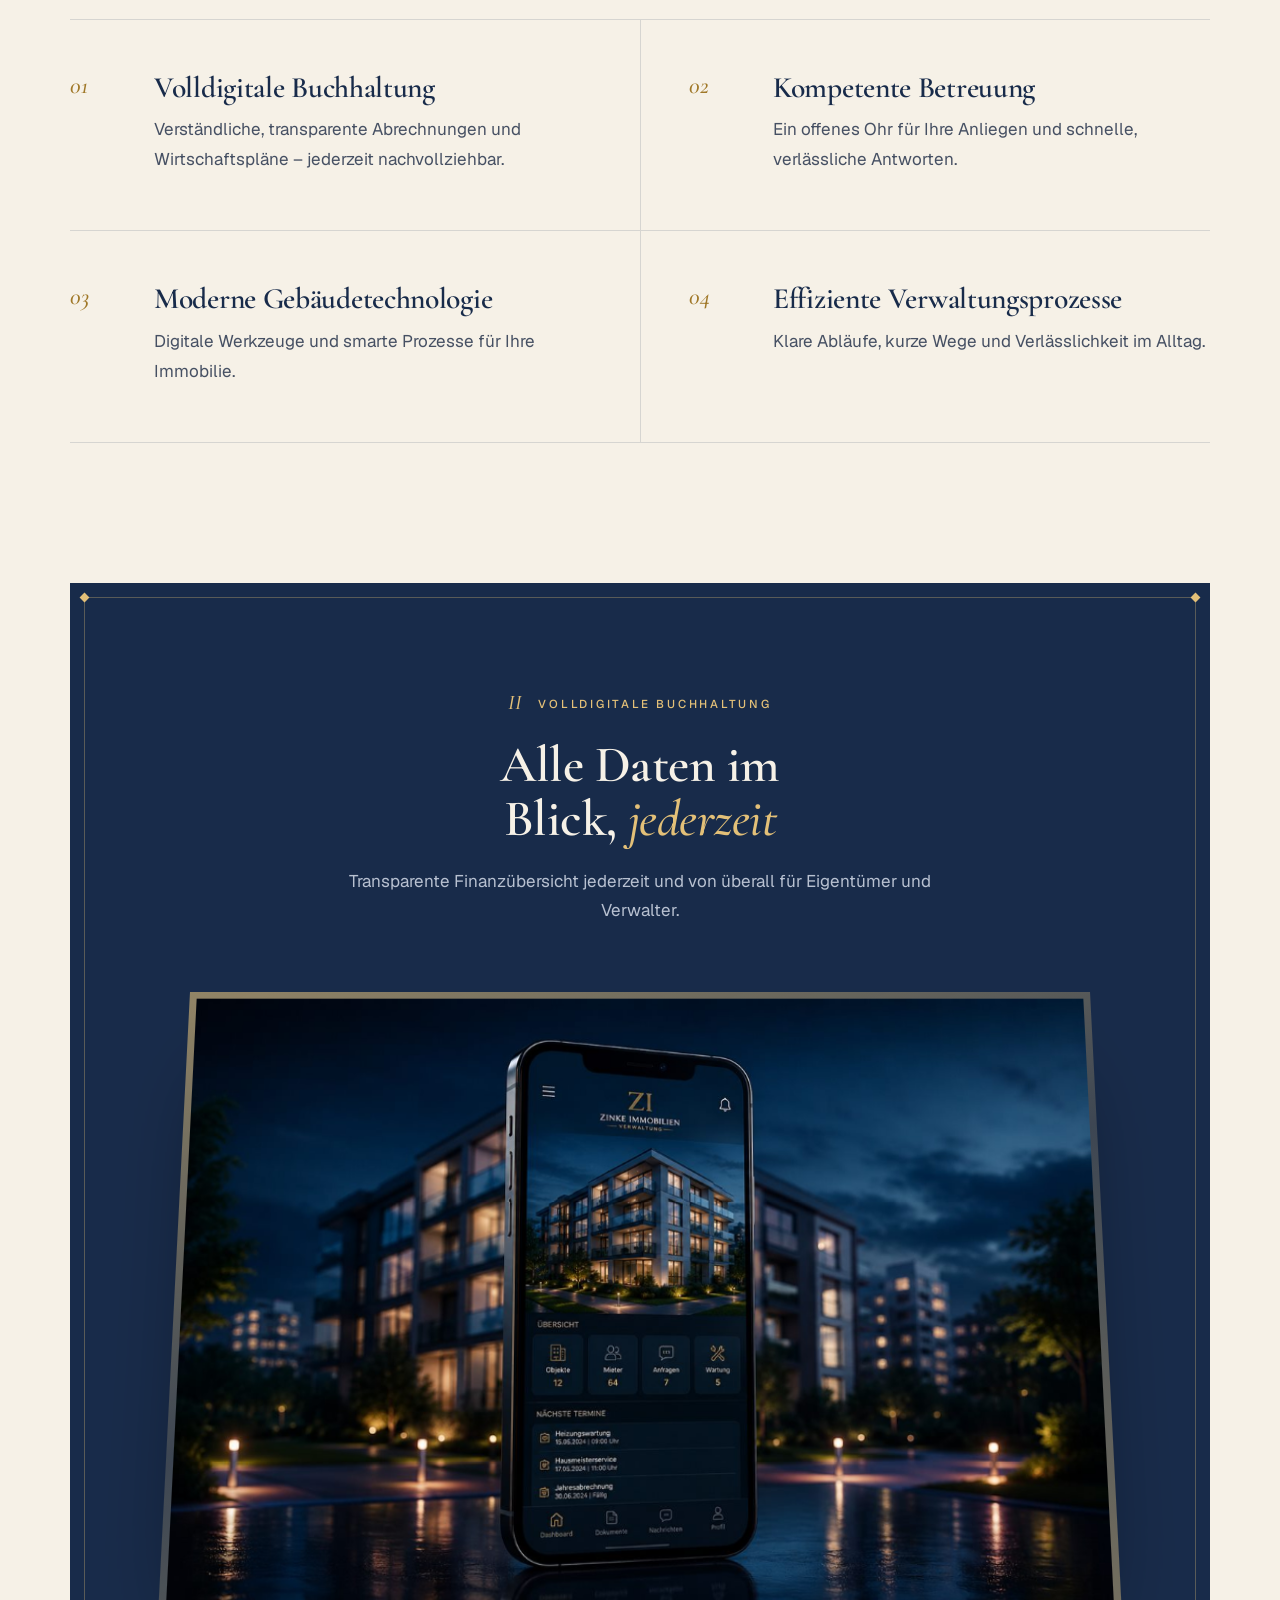
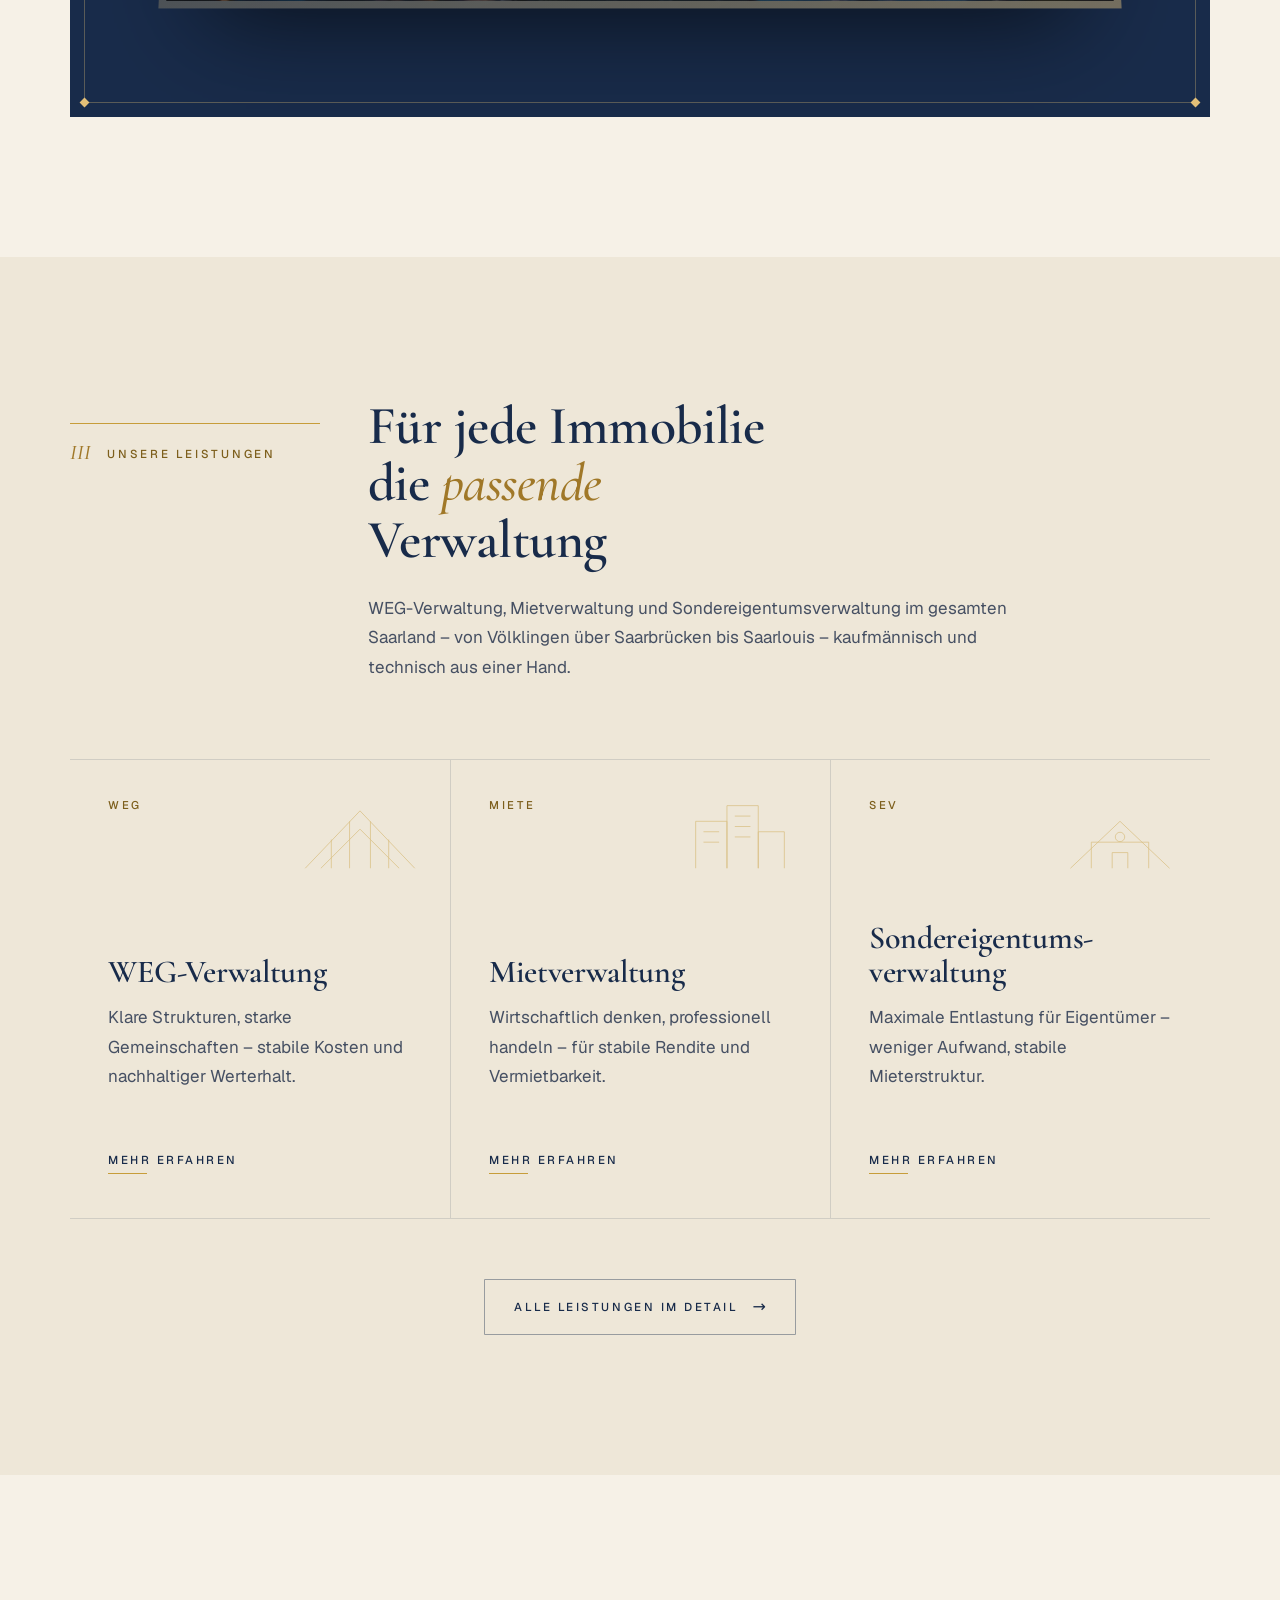
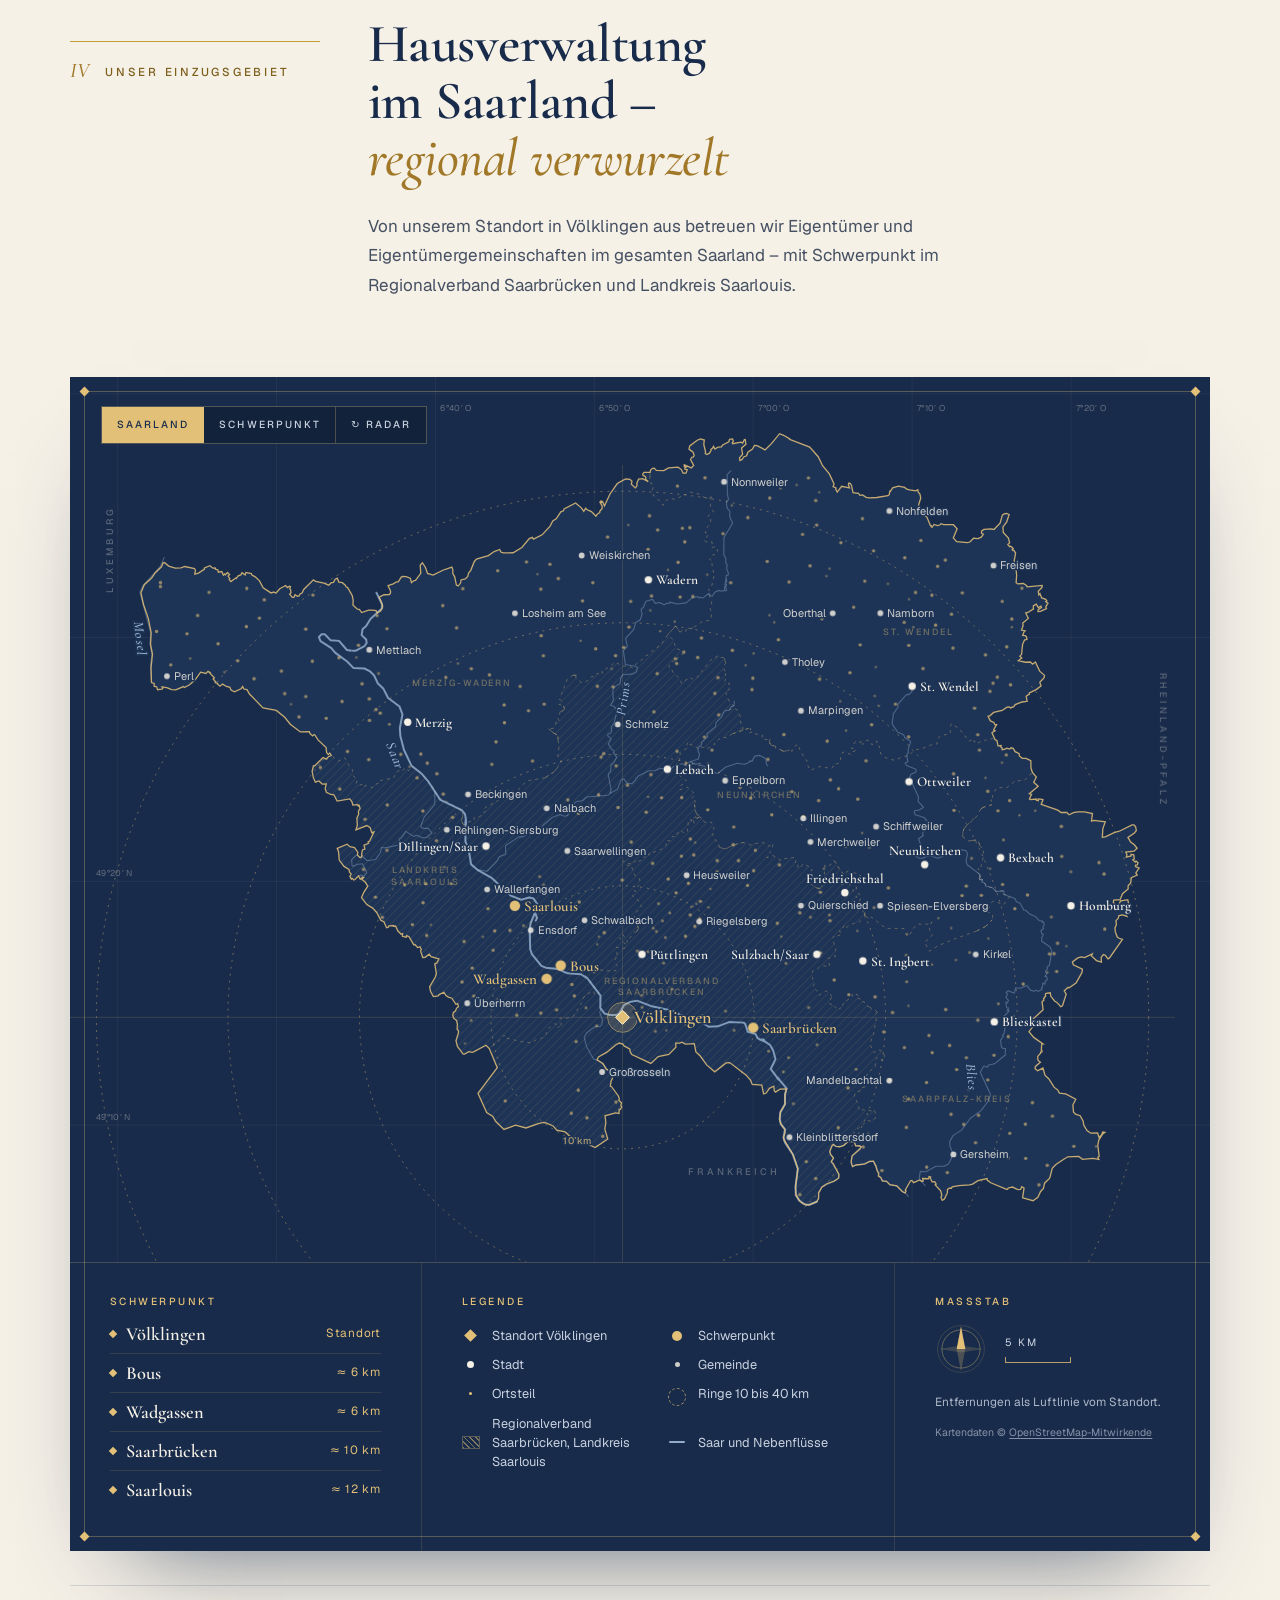
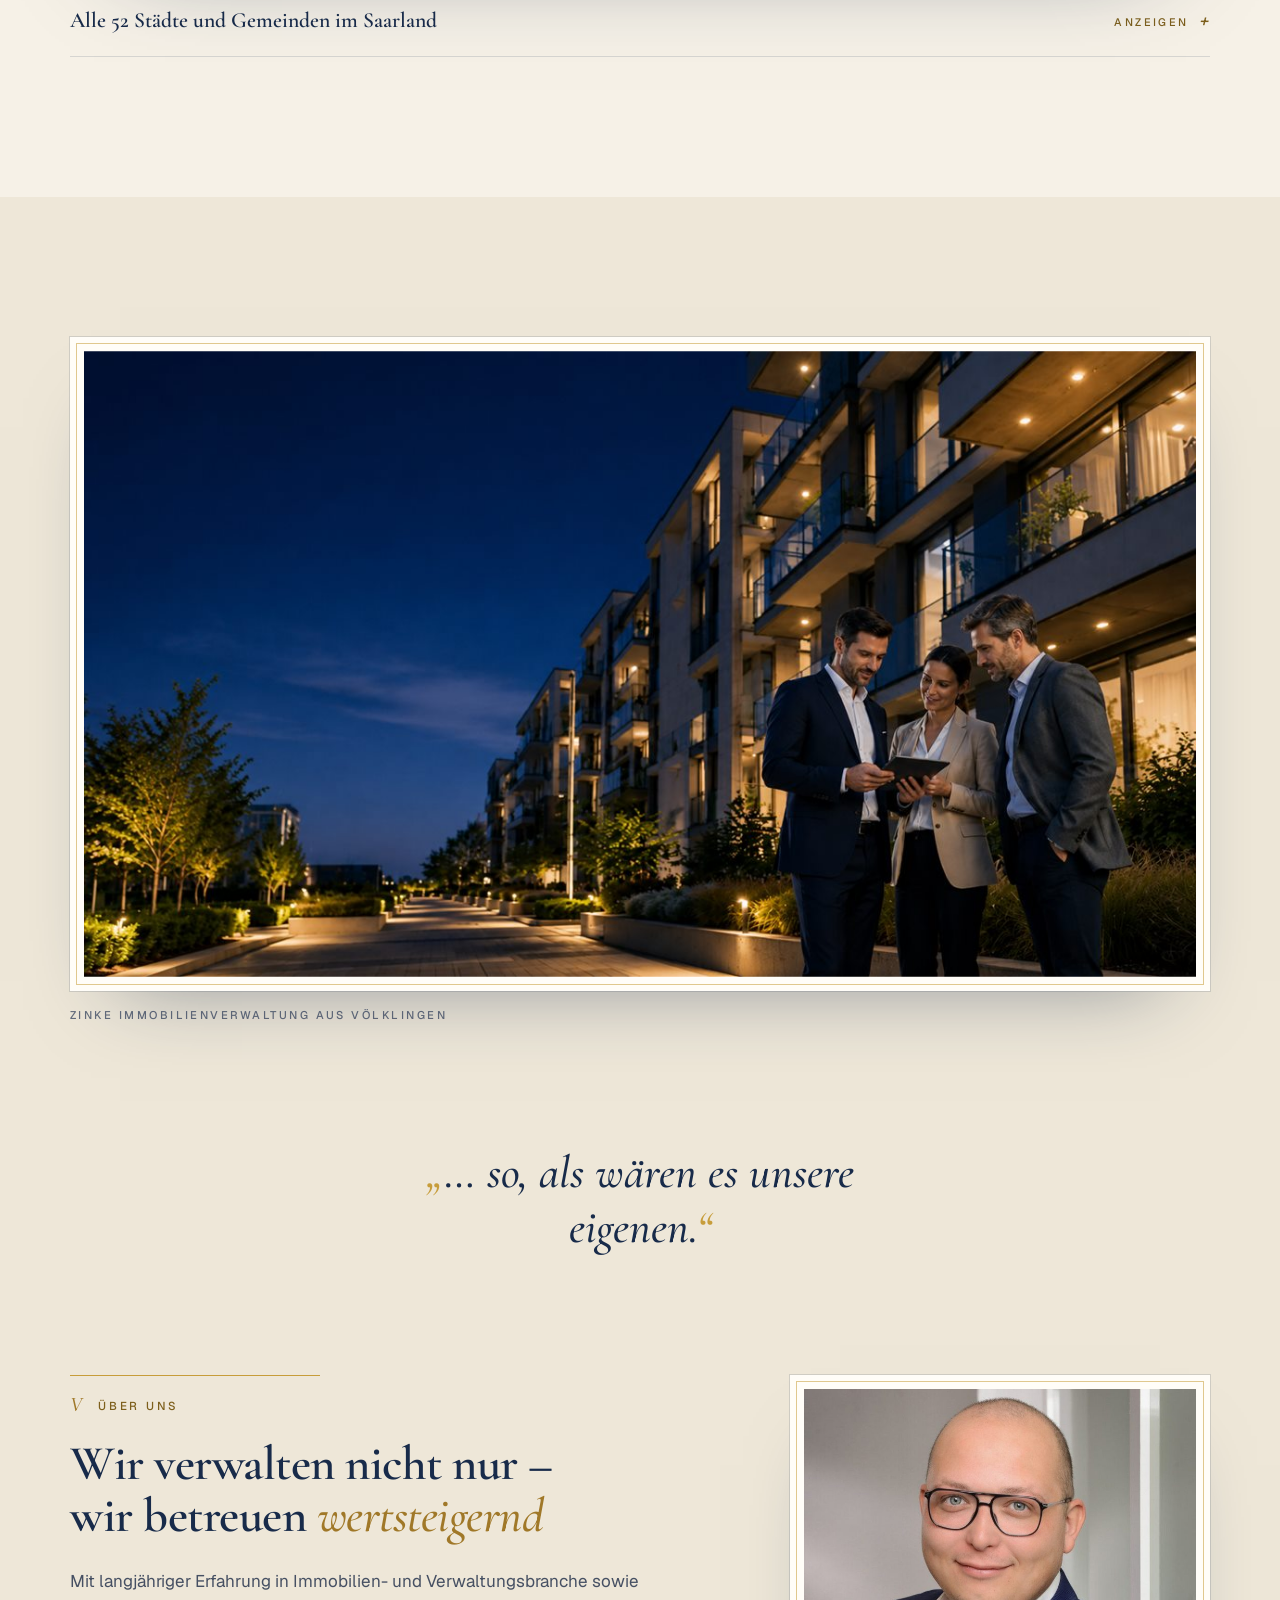
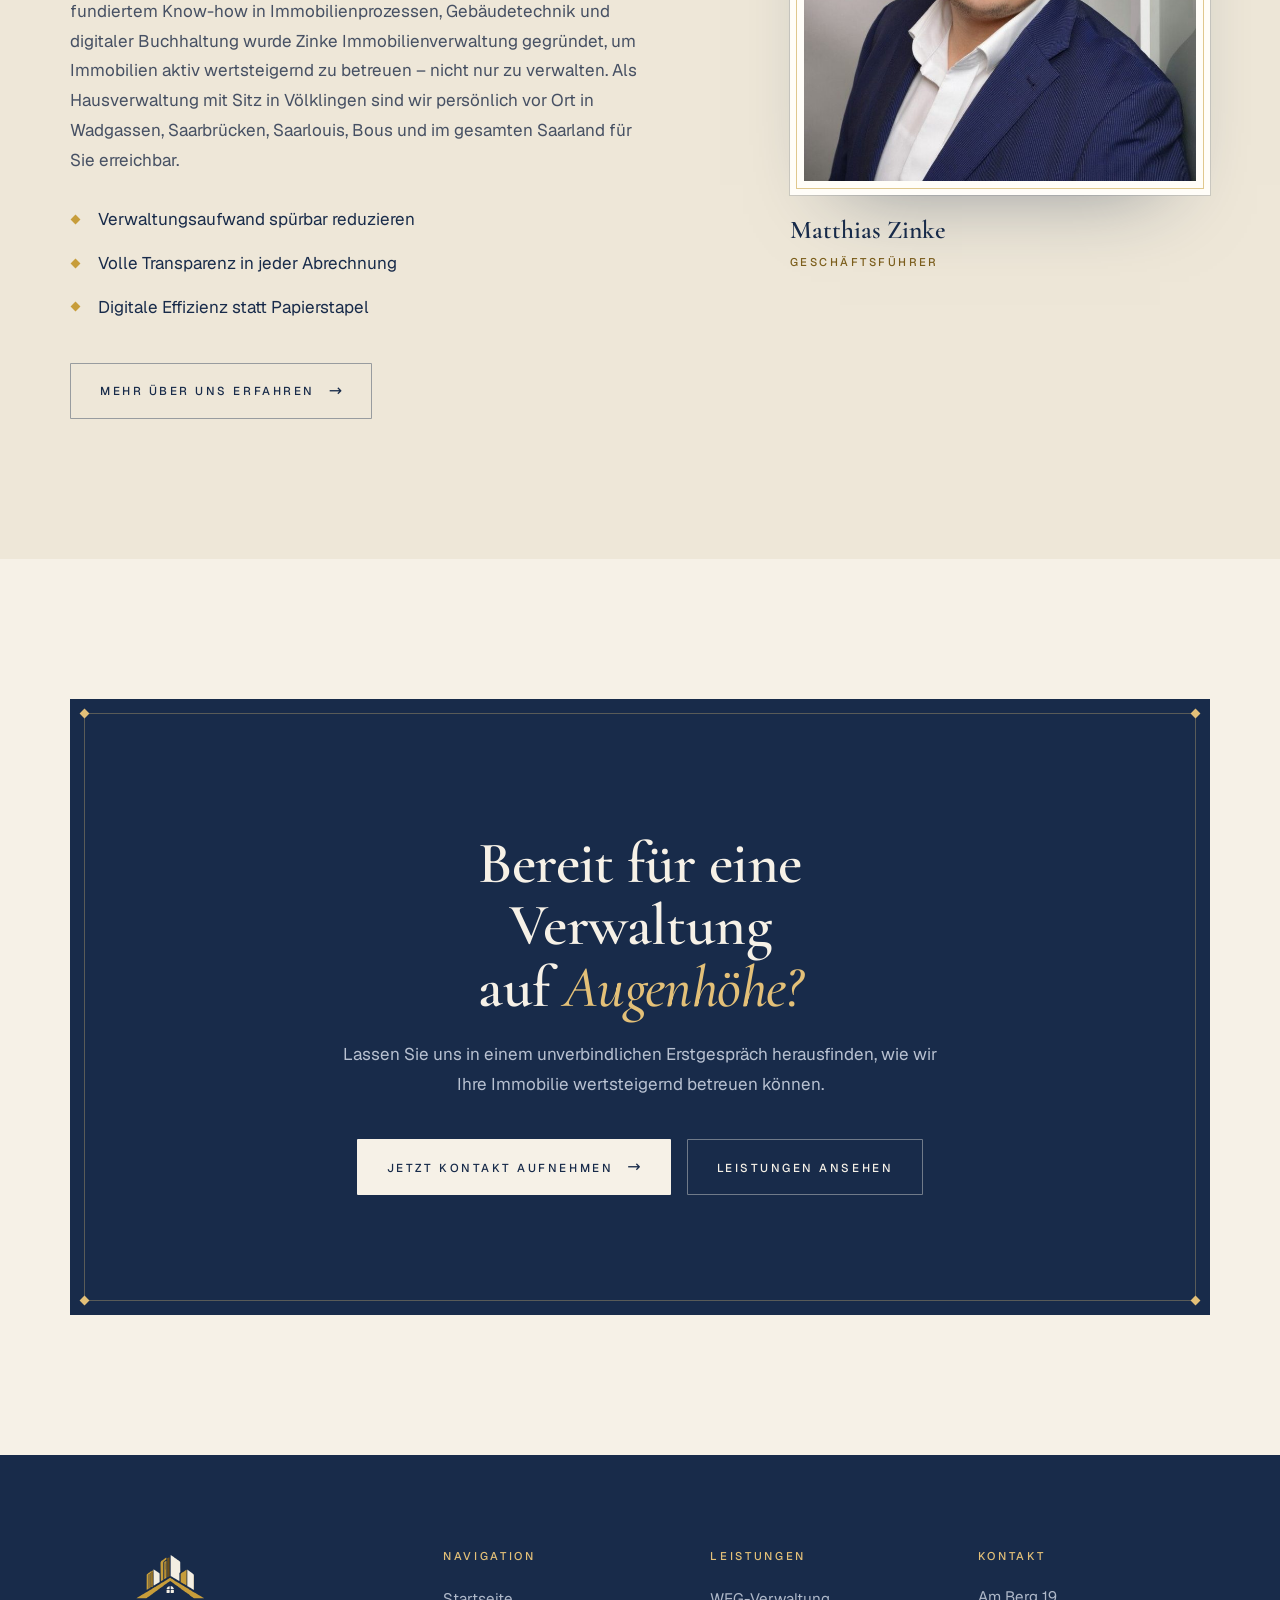
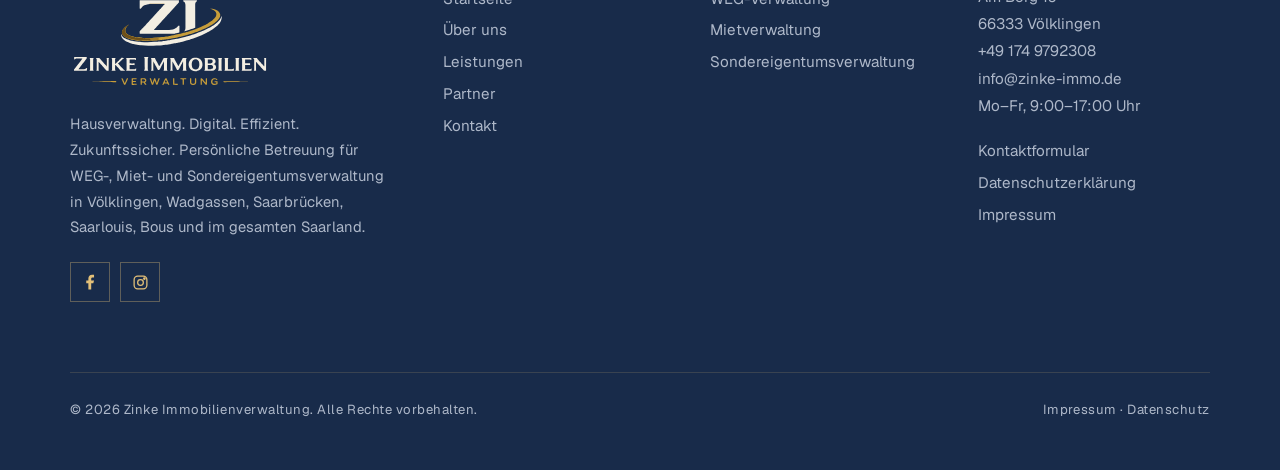
==== commit 56feedfe: "SEO Phase 1: Canonical, Open Graph, strukturierte Daten, Sitemap, 3 Leistungsseiten mit FAQ, Schrift" ====
--- a/index.html
+++ b/index.html
@@ -55,13 +55,13 @@
 <header class="top top--home" id="top">
   <div class="wrap top-in">
     <a class="logo" href="index.html" aria-label="Zinke Immobilienverwaltung – Startseite"><img src="assets/img/logo.svg" alt="Zinke Immobilien Verwaltung" width="79" height="54"></a>
-    <nav class="nav nav--6" aria-label="Hauptnavigation"><a class="l" href="index.html" aria-current="page">Startseite</a><a class="l" href="ueber-uns.html">Über uns</a><a class="l" href="leistungen.html">Leistungen</a><a class="l" href="partner.html">Partner</a><a class="l" href="blog/">Blog</a><a class="l" href="kontakt.html">Kontakt</a><a class="btn btn-p" href="kontakt.html#kontakt-form">Erstberatung anfragen</a><a class="btn btn-s btn-portal" href="https://portal.donexus.de/auth" target="_blank" rel="noopener" aria-label="Kundenportal (öffnet in neuem Fenster)"><svg class="ic" viewBox="0 0 24 24" fill="none" stroke="currentColor" stroke-width="1.6" aria-hidden="true"><rect x="5" y="10.5" width="14" height="10" rx="1.5"/><path d="M8 10.5V7.5a4 4 0 0 1 8 0v3M12 14.5v2"/></svg>Kundenportal</a></nav>
+    <nav class="nav" aria-label="Hauptnavigation"><a class="l" href="index.html" aria-current="page">Startseite</a><a class="l" href="ueber-uns.html">Über uns</a><a class="l" href="leistungen.html">Leistungen</a><a class="l" href="partner.html">Partner</a><a class="l" href="kontakt.html">Kontakt</a><a class="btn btn-p" href="kontakt.html#kontakt-form">Erstberatung anfragen</a><a class="btn btn-s btn-portal" href="https://portal.donexus.de/auth" target="_blank" rel="noopener" aria-label="Kundenportal (öffnet in neuem Fenster)"><svg class="ic" viewBox="0 0 24 24" fill="none" stroke="currentColor" stroke-width="1.6" aria-hidden="true"><rect x="5" y="10.5" width="14" height="10" rx="1.5"/><path d="M8 10.5V7.5a4 4 0 0 1 8 0v3M12 14.5v2"/></svg>Kundenportal</a></nav>
     <button class="menu-btn" type="button" aria-expanded="false" aria-controls="menu"><i></i>Menü</button>
   </div>
 </header>
 <div class="menu" id="menu" hidden role="dialog" aria-modal="true" aria-label="Menü">
   <button class="m-close" type="button">Schließen</button>
-  <nav aria-label="Menü"><a class="m" href="index.html" aria-current="page">Startseite</a><a class="m" href="ueber-uns.html">Über uns</a><a class="m" href="leistungen.html">Leistungen</a><a class="m" href="partner.html">Partner</a><a class="m" href="blog/">Blog</a><a class="m" href="kontakt.html">Kontakt</a></nav>
+  <nav aria-label="Menü"><a class="m" href="index.html" aria-current="page">Startseite</a><a class="m" href="ueber-uns.html">Über uns</a><a class="m" href="leistungen.html">Leistungen</a><a class="m" href="partner.html">Partner</a><a class="m" href="kontakt.html">Kontakt</a></nav>
   <p class="m-meta">Am Berg 19 · 66333 Völklingen<br><a href="tel:+491749792308">+49 174 9792308</a> · <a href="mailto:info@zinke-immo.de">info@zinke-immo.de</a></p>
   <div class="m-cta"><a class="btn btn-c" href="kontakt.html#kontakt-form">Erstberatung anfragen</a><a class="btn btn-o btn-portal" href="https://portal.donexus.de/auth" target="_blank" rel="noopener" aria-label="Kundenportal (öffnet in neuem Fenster)"><svg class="ic" viewBox="0 0 24 24" fill="none" stroke="currentColor" stroke-width="1.6" aria-hidden="true"><rect x="5" y="10.5" width="14" height="10" rx="1.5"/><path d="M8 10.5V7.5a4 4 0 0 1 8 0v3M12 14.5v2"/></svg>Kundenportal</a></div>
 </div>
@@ -196,20 +196,6 @@
   </div>
 </section>
 
-<section class="sec" id="blog">
-  <div class="wrap">
-    <div class="head rv">
-      <p class="lab"><span class="no">VI</span>Aus dem Blog</p>
-      <div>
-        <h2>Wissen rund um Ihre <em class="it">Immobilie</em></h2>
-        <p>Fachbeiträge von Matthias Zinke zu Eigentümergemeinschaft, Vermietung und Eigentumswohnung – verständlich erklärt, mit Blick auf das Saarland.</p>
-      </div>
-    </div>
-    <ul class="blog-k"><li class="rv"><div class="meta"><span>Hausverwaltung</span><span>31. Oktober 2026</span><span class=entwurf>Entwurf</span></div><h3><a href="blog/welche-hausverwaltung-brauche-ich.html">WEG-, Miet- oder Sonder&shy;eigentums&shy;verwaltung: Welche Verwaltung brauche ich?</a></h3><p>Eigentümergemeinschaft, Mietshaus oder vermietete Eigentumswohnung – je nach Immobilie brauchen Sie eine andere Art von Verwaltung. Ein Überblick mit Entscheidungshilfe.</p><a class="link-u" href="blog/welche-hausverwaltung-brauche-ich.html">Weiterlesen <span class="ar">→</span></a></li><li class="rv d1"><div class="meta"><span>Eigentümergemeinschaft</span><span>31. Oktober 2026</span><span class=entwurf>Entwurf</span></div><h3><a href="blog/weg-verwalter-wechseln.html">WEG-Verwalter wechseln: So gelingt der Wechsel Schritt für Schritt</a></h3><p>Abrechnungen kommen zu spät, Beschlüsse bleiben liegen, niemand ist erreichbar? Dann ist es Zeit für einen Wechsel. So läuft er ab – vom Beschluss bis zur Übergabe.</p><a class="link-u" href="blog/weg-verwalter-wechseln.html">Weiterlesen <span class="ar">→</span></a></li></ul>
-    <p class="blog-alle rv"><a class="btn btn-s" href="blog/">Alle Beiträge <span class="ar">→</span></a></p>
-  </div>
-</section>
-
 <section class="final">
   <div class="wrap">
     <div class="panel rv"><i class="k k1"></i><i class="k k2"></i><i class="k k3"></i><i class="k k4"></i>
@@ -227,7 +213,7 @@
       <p>Hausverwaltung. Digital. Effizient. Zukunftssicher. Persönliche Betreuung für WEG-, Miet- und Sondereigentumsverwaltung in Völklingen, Wadgassen, Saarbrücken, Saarlouis, Bous und im gesamten Saarland.</p>
       <div class="social"><a href="https://www.facebook.com/share/14e6Dbp4mTi/" target="_blank" rel="noopener" aria-label="Facebook"><svg viewBox="0 0 24 24" fill="currentColor" aria-hidden="true"><path d="M13 22v-9h3l1-4h-4V7c0-1.1.4-2 2-2h2V1.2C16.6 1 15.3 1 14.2 1 11.2 1 9 2.9 9 6.4V9H6v4h3v9h4z"/></svg></a><a href="https://www.instagram.com/zinke_immobilienverwaltung?igsh=eHhsZ20zb2loZHpu" target="_blank" rel="noopener" aria-label="Instagram"><svg viewBox="0 0 24 24" fill="none" stroke="currentColor" stroke-width="1.8" aria-hidden="true"><rect x="3" y="3" width="18" height="18" rx="5"/><circle cx="12" cy="12" r="4"/><circle cx="17.5" cy="6.5" r="1" fill="currentColor"/></svg></a></div>
     </div>
-    <div><h4>Navigation</h4><ul><li><a href="index.html">Startseite</a></li><li><a href="ueber-uns.html">Über uns</a></li><li><a href="leistungen.html">Leistungen</a></li><li><a href="partner.html">Partner</a></li><li><a href="blog/">Blog</a></li><li><a href="kontakt.html">Kontakt</a></li></ul></div>
+    <div><h4>Navigation</h4><ul><li><a href="index.html">Startseite</a></li><li><a href="ueber-uns.html">Über uns</a></li><li><a href="leistungen.html">Leistungen</a></li><li><a href="partner.html">Partner</a></li><li><a href="kontakt.html">Kontakt</a></li></ul></div>
     <div><h4>Leistungen</h4><ul><li><a href="weg-verwaltung-saarland.html">WEG-Verwaltung</a></li><li><a href="mietverwaltung-saarland.html">Mietverwaltung</a></li><li><a href="sondereigentumsverwaltung-saarland.html">Sondereigentumsverwaltung</a></li></ul></div>
     <div><h4>Kontakt</h4>
       <p class="addr">Am Berg 19<br>66333 Völklingen<br><a href="tel:+491749792308">+49 174 9792308</a><br><a href="mailto:info@zinke-immo.de">info@zinke-immo.de</a><br>Mo–Fr, 9:00–17:00 Uhr</p>
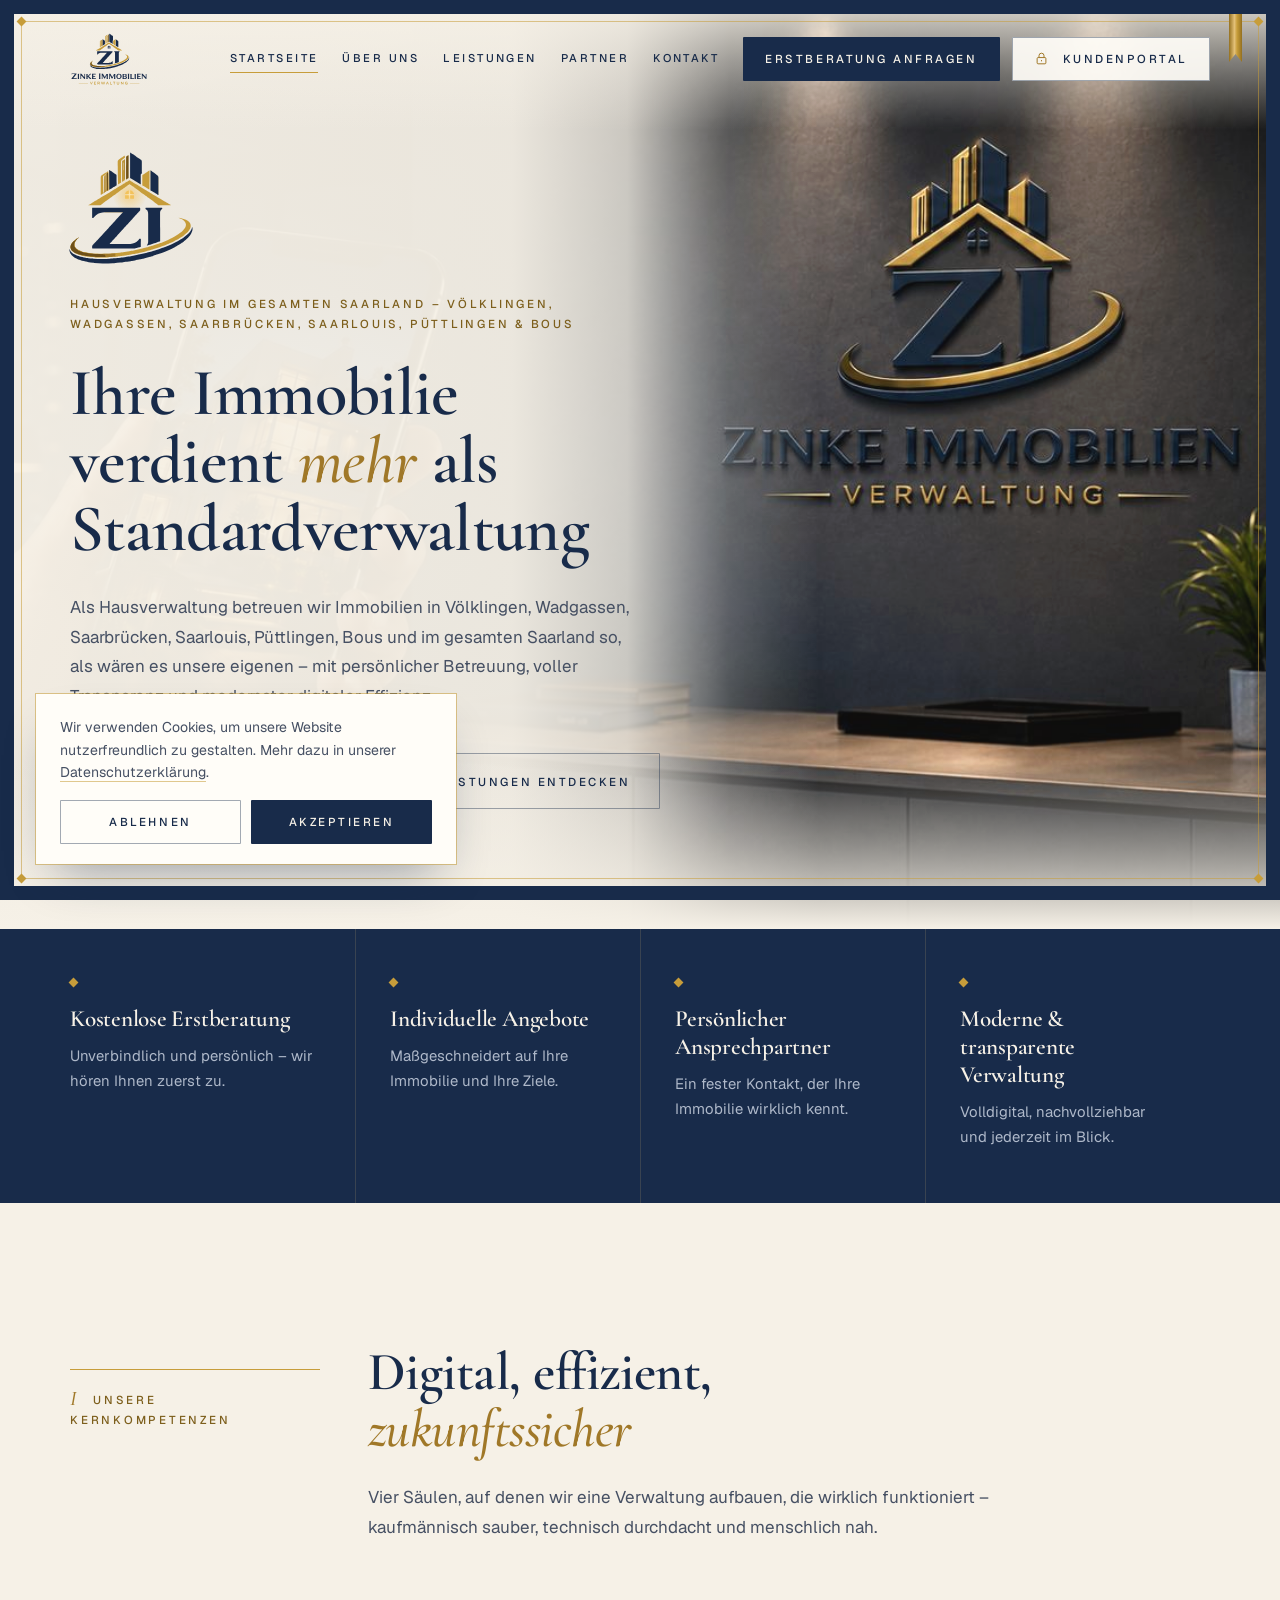
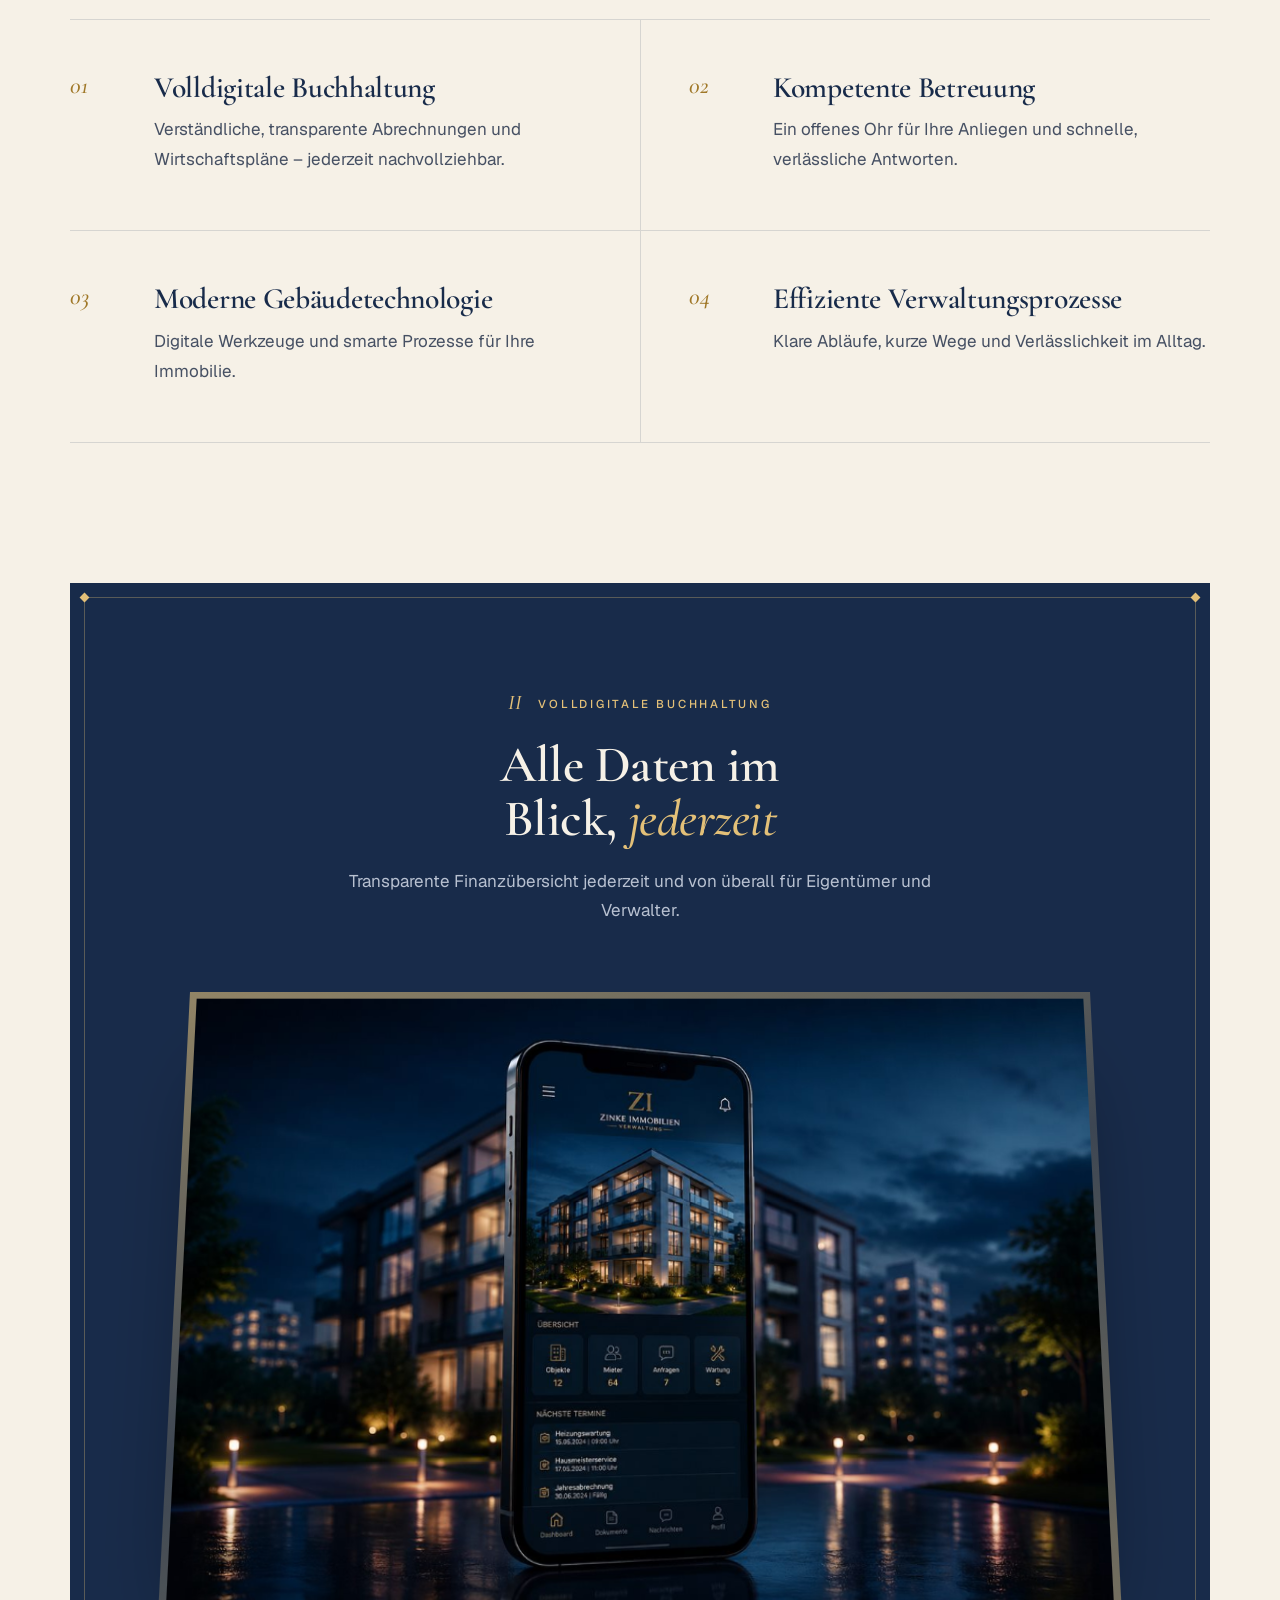
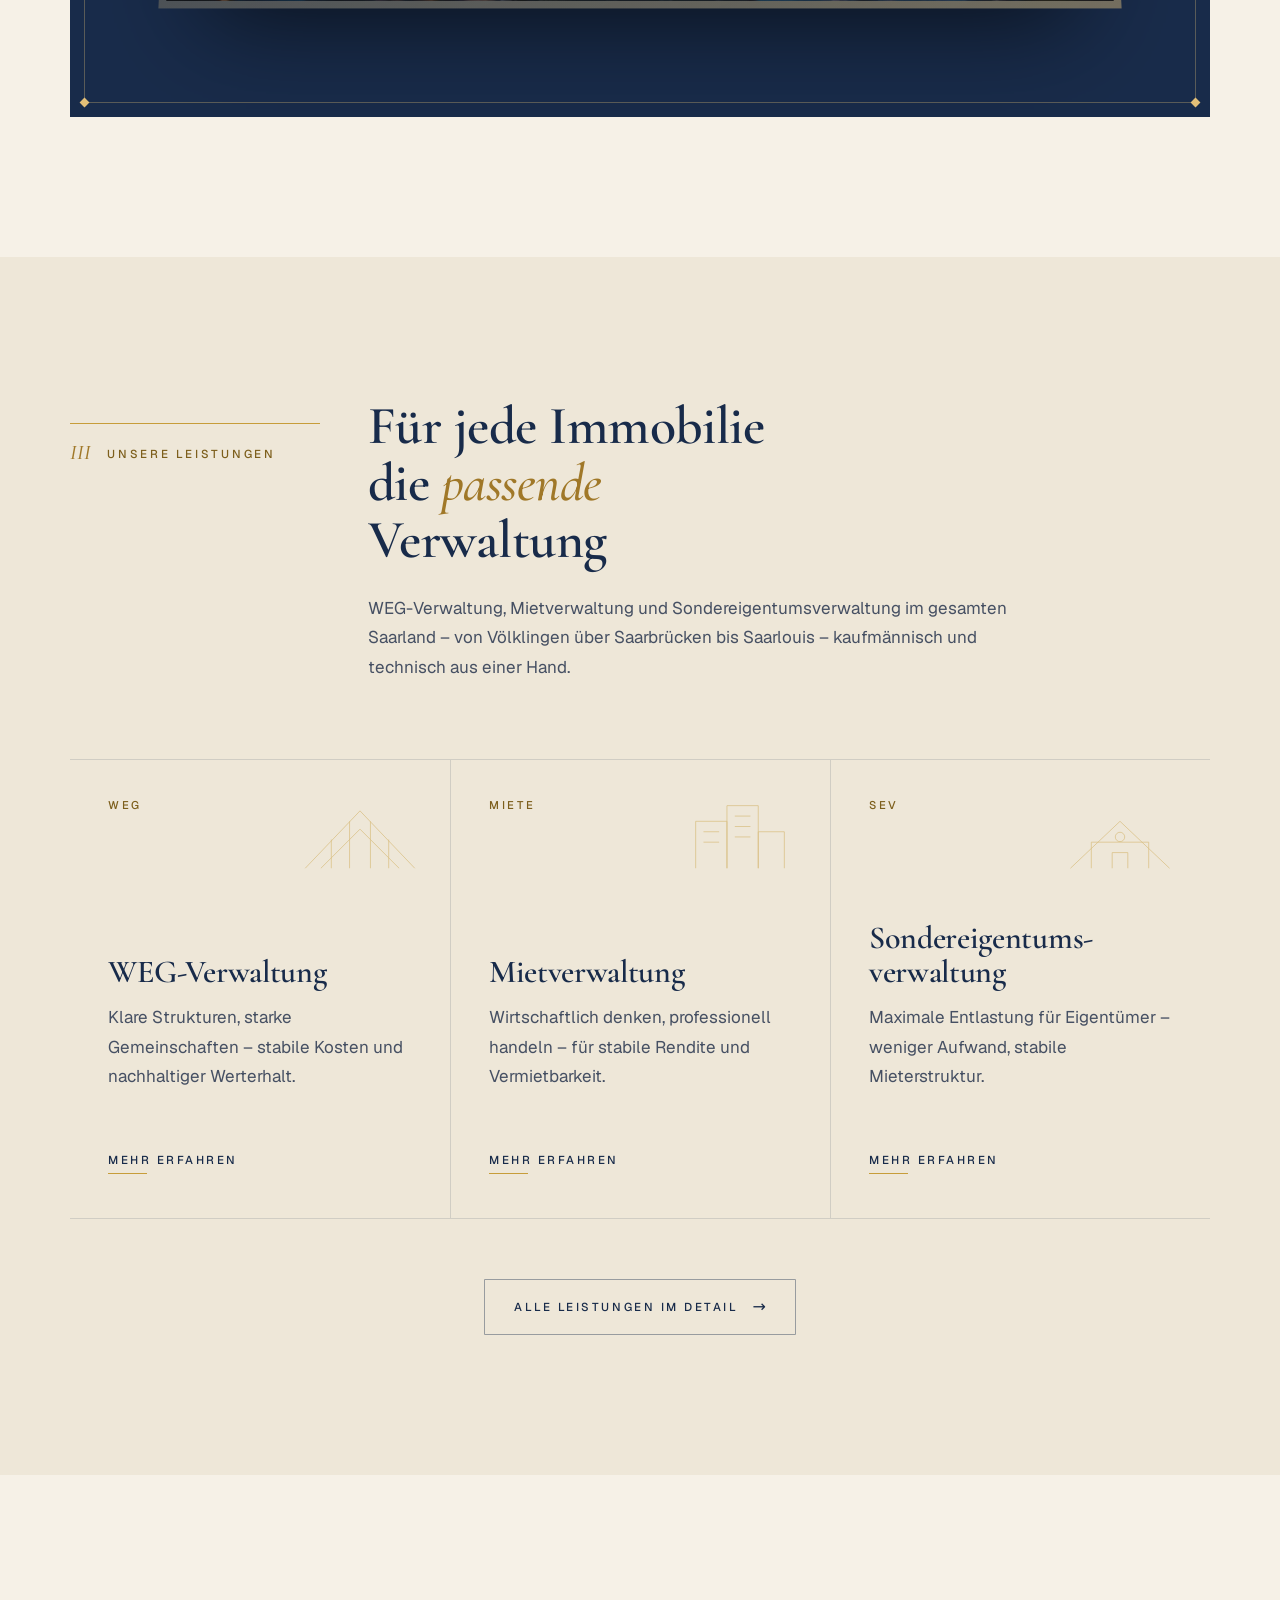
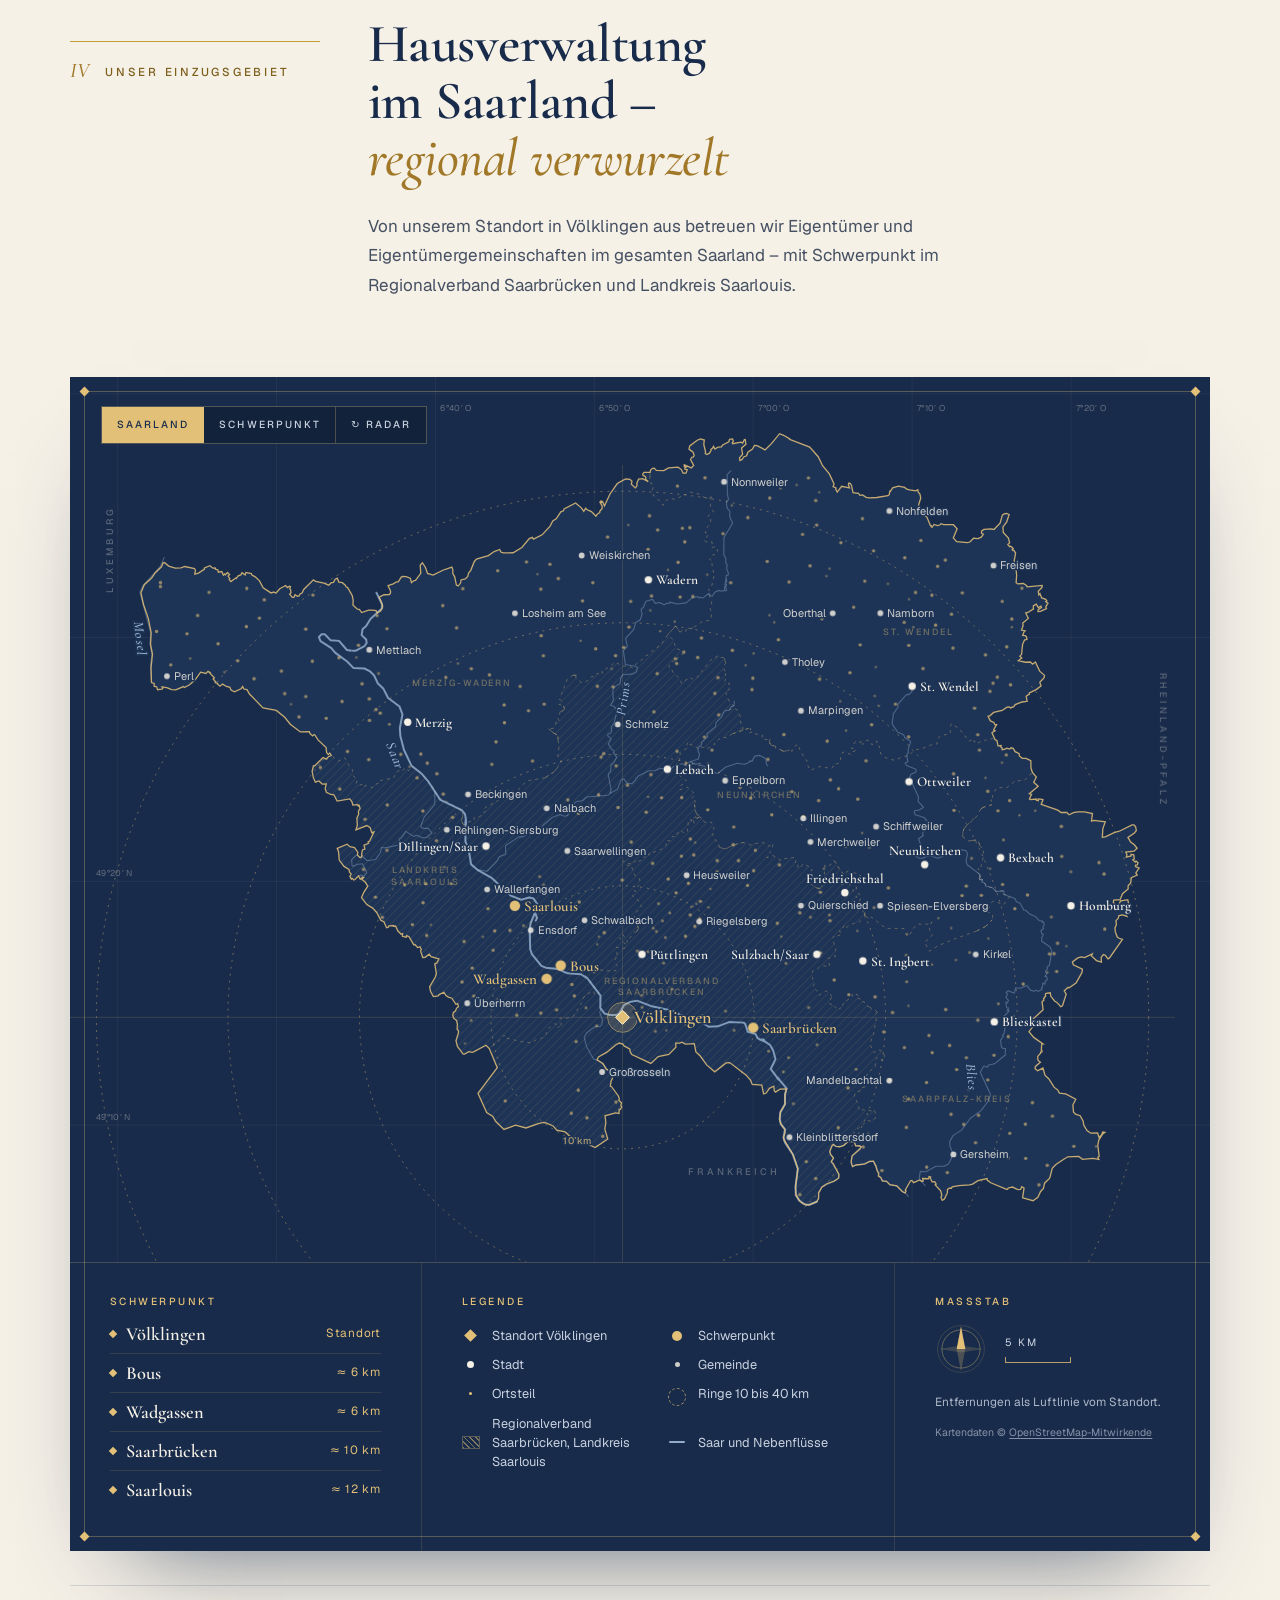
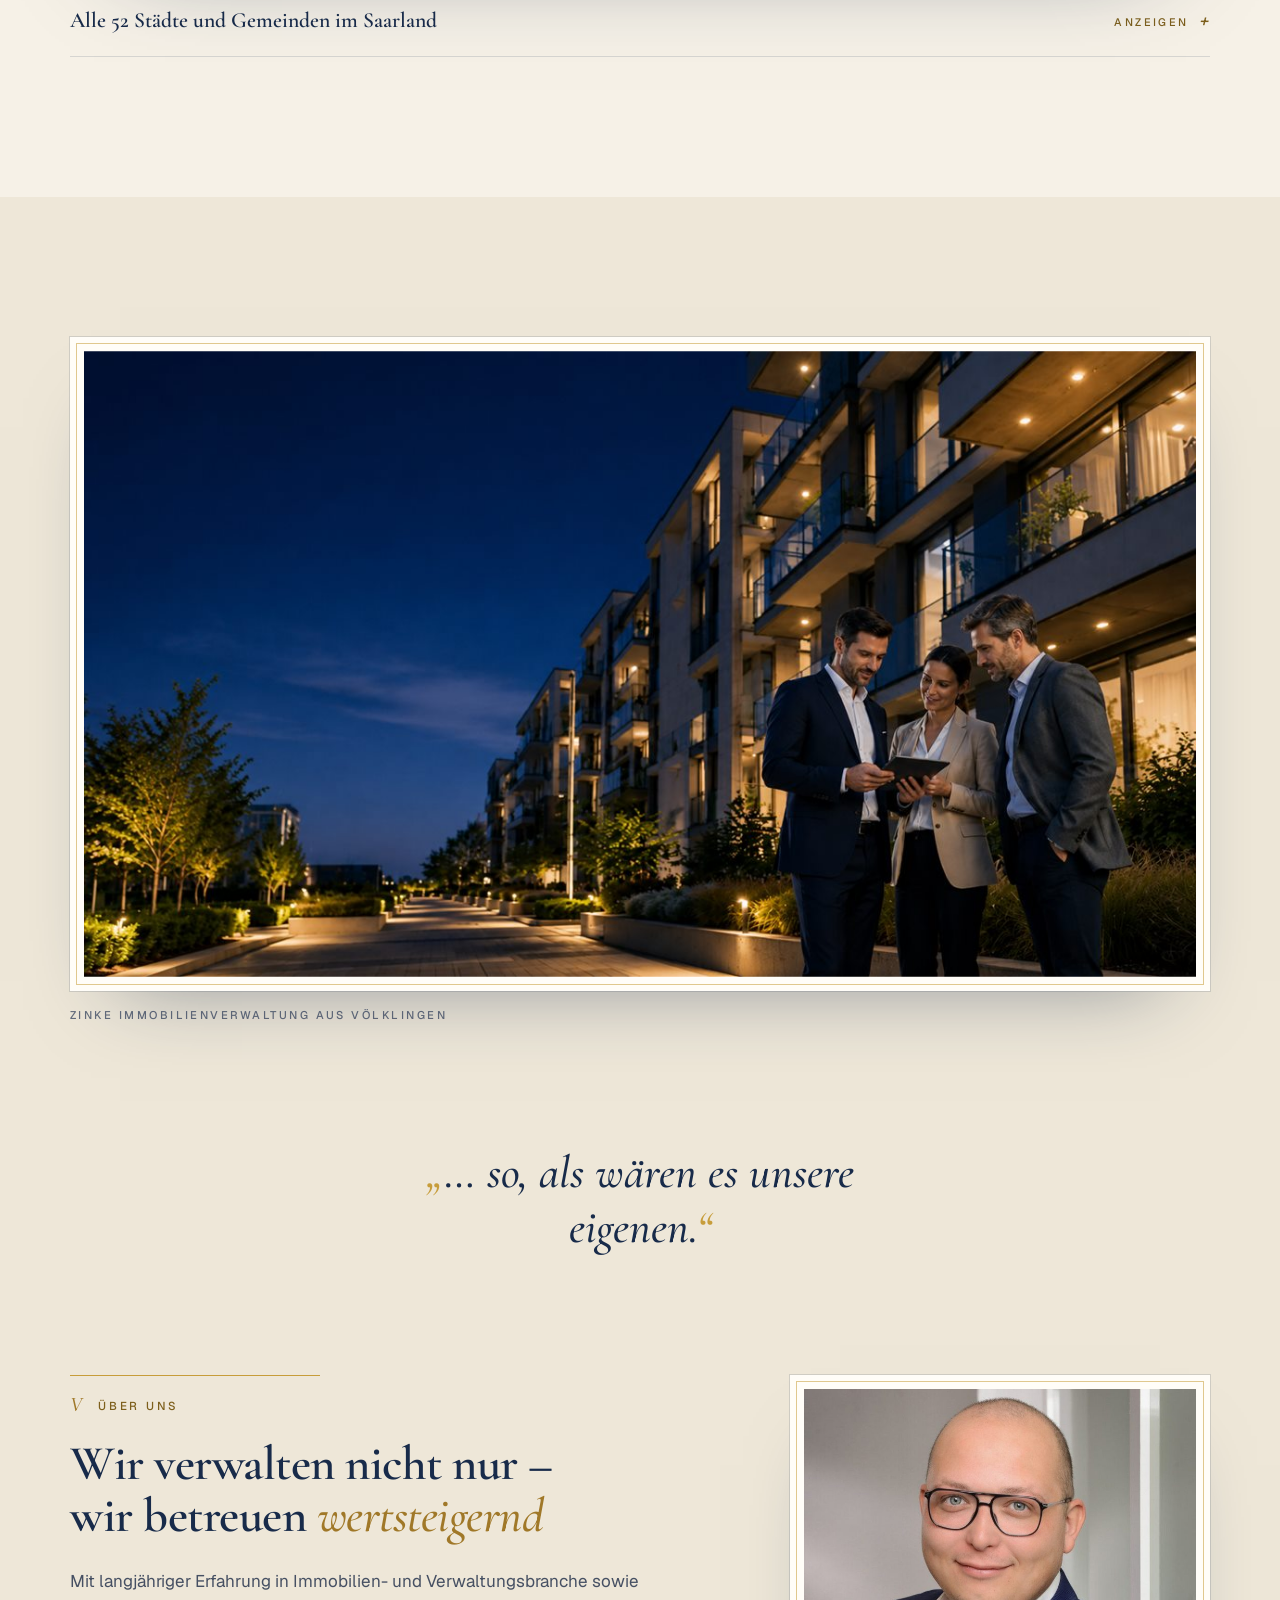
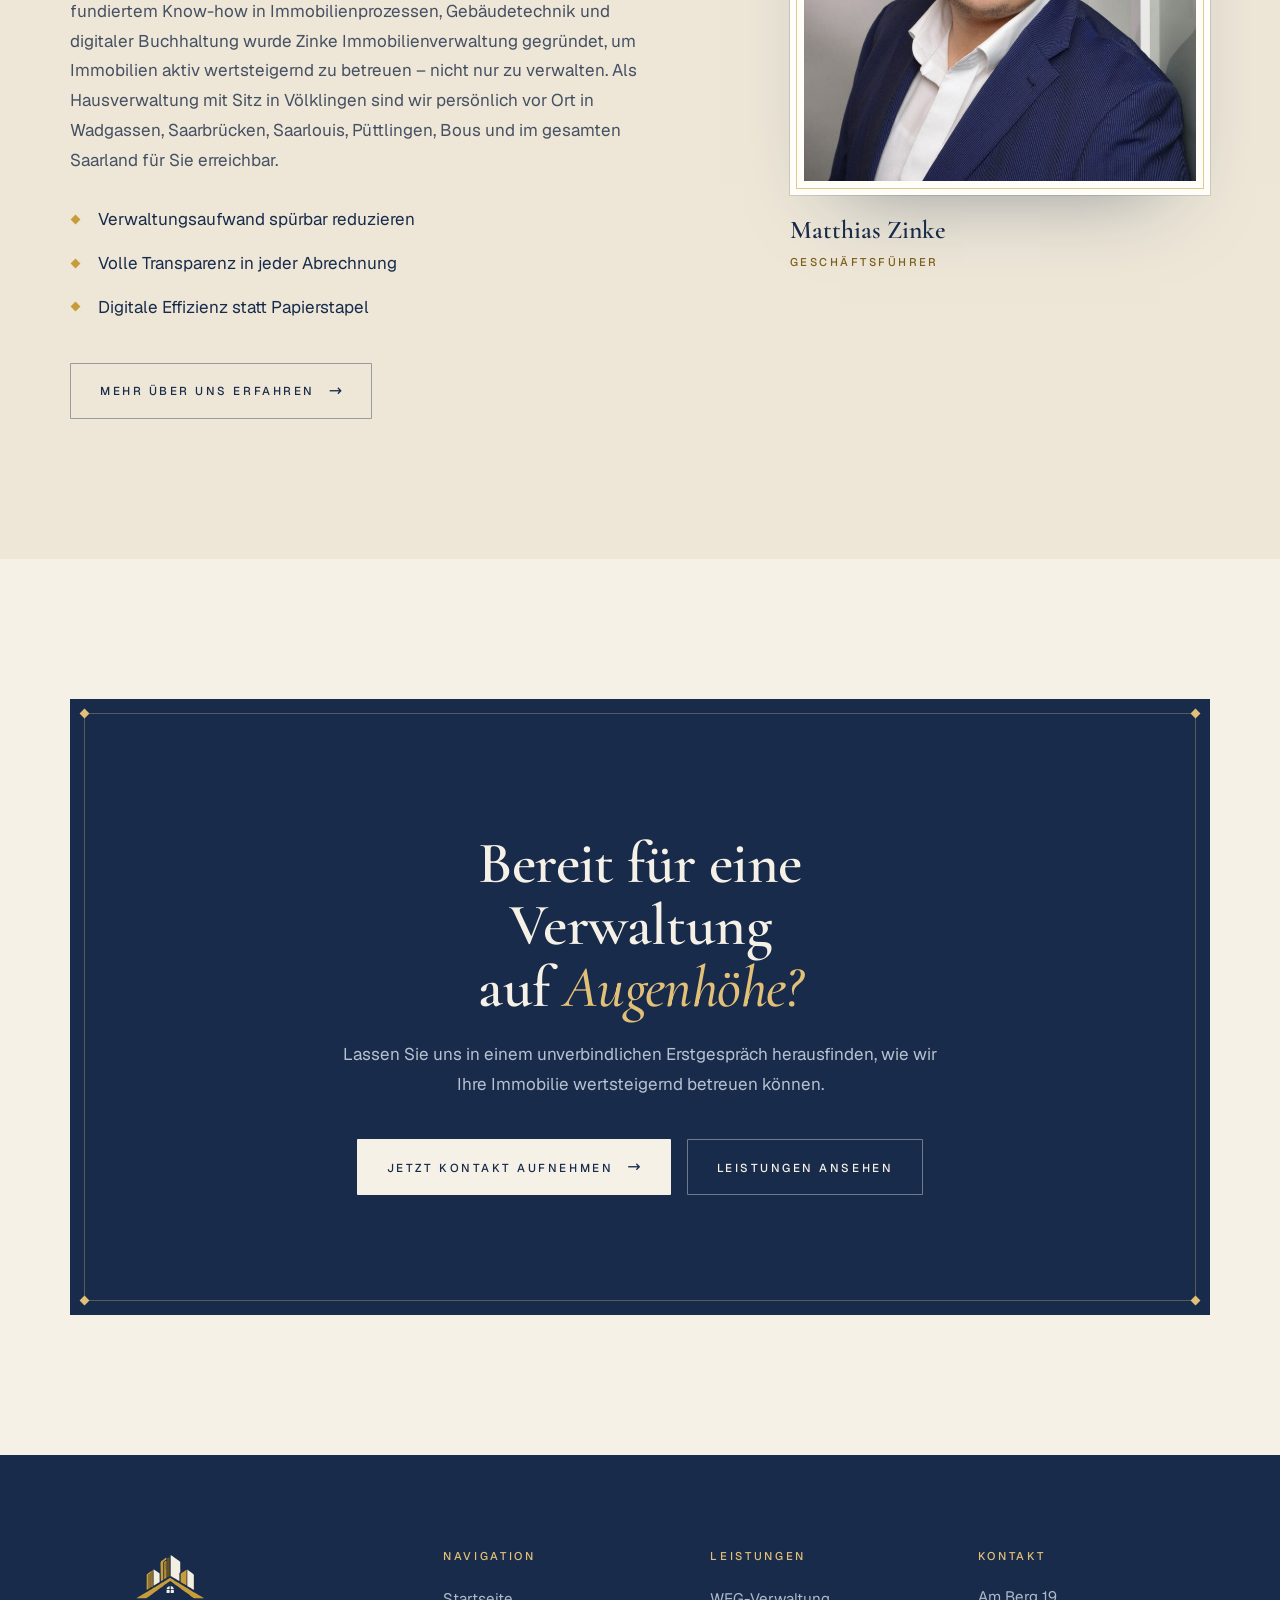
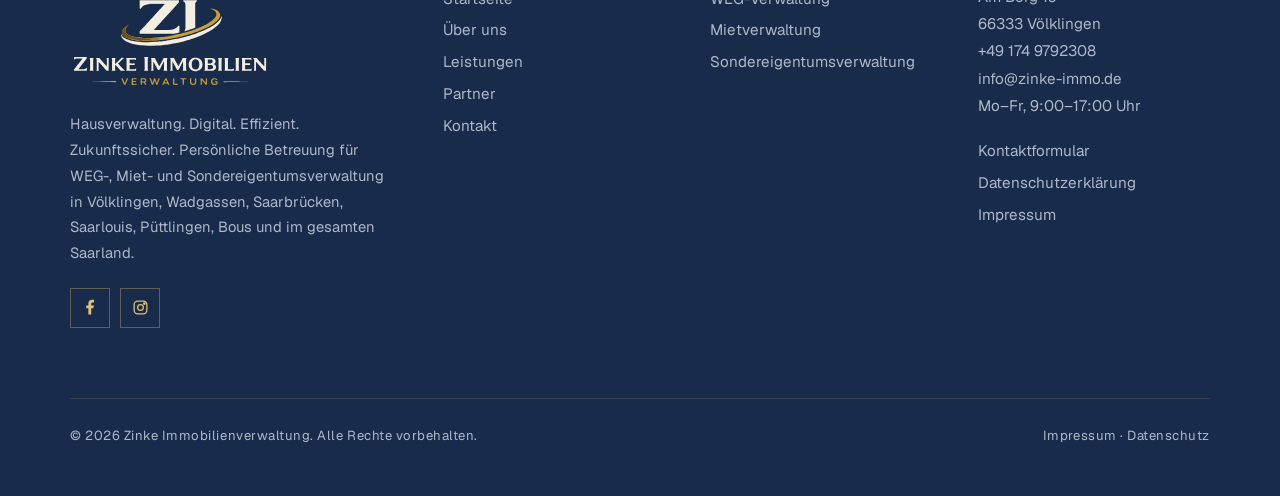
==== commit fc23b1b0: "Alle drei Leistungsseiten mit Nutzertexten, Püttlingen im Einzugsgebiet, neue Google-Beschreibungen" ====
--- a/index.html
+++ b/index.html
@@ -4,20 +4,20 @@
 <meta charset="utf-8">
 <meta name="viewport" content="width=device-width, initial-scale=1">
 <title>Hausverwaltung Völklingen &amp; Saarland | Zinke Immobilienverwaltung</title>
-<meta name="description" content="Hausverwaltung in Völklingen und im Saarland: WEG-, Miet- und Sondereigentumsverwaltung – digital, transparent und persönlich betreut.">
+<meta name="description" content="Hausverwaltung in Völklingen und im Saarland: WEG-, Miet- und Sondereigentumsverwaltung – digital, transparent, persönlich. Jetzt Erstberatung anfragen.">
 <link rel="canonical" href="https://zinke-immo.de/">
 <meta property="og:type" content="website">
 <meta property="og:site_name" content="Zinke Immobilienverwaltung">
 <meta property="og:locale" content="de_DE">
 <meta property="og:title" content="Hausverwaltung Völklingen &amp; Saarland | Zinke Immobilienverwaltung">
-<meta property="og:description" content="Hausverwaltung in Völklingen und im Saarland: WEG-, Miet- und Sondereigentumsverwaltung – digital, transparent und persönlich betreut.">
+<meta property="og:description" content="Hausverwaltung in Völklingen und im Saarland: WEG-, Miet- und Sondereigentumsverwaltung – digital, transparent, persönlich. Jetzt Erstberatung anfragen.">
 <meta property="og:url" content="https://zinke-immo.de/">
 <meta property="og:image" content="https://zinke-immo.de/assets/img/teilen.jpg">
 <meta property="og:image:width" content="1200">
 <meta property="og:image:height" content="630">
 <meta property="og:image:alt" content="Büro der Zinke Immobilienverwaltung in Völklingen">
 <meta name="twitter:card" content="summary_large_image">
-<script type="application/ld+json">{"@context":"https://schema.org","@graph":[{"@type":"RealEstateAgent","@id":"https://zinke-immo.de/#organisation","name":"Zinke Immobilienverwaltung","url":"https://zinke-immo.de/","logo":"https://zinke-immo.de/assets/img/logo.png","image":"https://zinke-immo.de/assets/img/teilen.jpg","telephone":"+49-174-9792308","email":"info@zinke-immo.de","priceRange":"Individuelles Angebot","address":{"@type":"PostalAddress","streetAddress":"Am Berg 19","postalCode":"66333","addressLocality":"Völklingen","addressRegion":"Saarland","addressCountry":"DE"},"geo":{"@type":"GeoCoordinates","latitude":49.2403326,"longitude":6.8629202},"areaServed":[{"@type":"City","name":"Völklingen"},{"@type":"City","name":"Wadgassen"},{"@type":"City","name":"Saarbrücken"},{"@type":"City","name":"Saarlouis"},{"@type":"City","name":"Bous"},{"@type":"State","name":"Saarland"}],"openingHoursSpecification":{"@type":"OpeningHoursSpecification","dayOfWeek":["Monday","Tuesday","Wednesday","Thursday","Friday"],"opens":"09:00","closes":"17:00"},"founder":{"@id":"https://zinke-immo.de/ueber-uns.html#matthias-zinke"},"sameAs":["https://www.facebook.com/share/14e6Dbp4mTi/","https://www.instagram.com/zinke_immobilienverwaltung"]},{"@type":"WebSite","@id":"https://zinke-immo.de/#website","url":"https://zinke-immo.de/","name":"Zinke Immobilienverwaltung","inLanguage":"de-DE","publisher":{"@id":"https://zinke-immo.de/#organisation"}},{"@type":"WebPage","@id":"https://zinke-immo.de/#seite","url":"https://zinke-immo.de/","name":"Hausverwaltung Völklingen & Saarland | Zinke Immobilienverwaltung","isPartOf":{"@id":"https://zinke-immo.de/#website"},"about":{"@id":"https://zinke-immo.de/#organisation"},"inLanguage":"de-DE","description":"Hausverwaltung in Völklingen und im Saarland: WEG-, Miet- und Sondereigentumsverwaltung – digital, transparent und persönlich betreut."}]}</script>
+<script type="application/ld+json">{"@context":"https://schema.org","@graph":[{"@type":"RealEstateAgent","@id":"https://zinke-immo.de/#organisation","name":"Zinke Immobilienverwaltung","url":"https://zinke-immo.de/","logo":"https://zinke-immo.de/assets/img/logo.png","image":"https://zinke-immo.de/assets/img/teilen.jpg","telephone":"+49-174-9792308","email":"info@zinke-immo.de","priceRange":"Individuelles Angebot","address":{"@type":"PostalAddress","streetAddress":"Am Berg 19","postalCode":"66333","addressLocality":"Völklingen","addressRegion":"Saarland","addressCountry":"DE"},"geo":{"@type":"GeoCoordinates","latitude":49.2403326,"longitude":6.8629202},"areaServed":[{"@type":"City","name":"Völklingen"},{"@type":"City","name":"Wadgassen"},{"@type":"City","name":"Saarbrücken"},{"@type":"City","name":"Saarlouis"},{"@type":"City","name":"Püttlingen"},{"@type":"City","name":"Bous"},{"@type":"State","name":"Saarland"}],"openingHoursSpecification":{"@type":"OpeningHoursSpecification","dayOfWeek":["Monday","Tuesday","Wednesday","Thursday","Friday"],"opens":"09:00","closes":"17:00"},"founder":{"@id":"https://zinke-immo.de/ueber-uns.html#matthias-zinke"},"sameAs":["https://www.facebook.com/share/14e6Dbp4mTi/","https://www.instagram.com/zinke_immobilienverwaltung"]},{"@type":"WebSite","@id":"https://zinke-immo.de/#website","url":"https://zinke-immo.de/","name":"Zinke Immobilienverwaltung","inLanguage":"de-DE","publisher":{"@id":"https://zinke-immo.de/#organisation"}},{"@type":"WebPage","@id":"https://zinke-immo.de/#seite","url":"https://zinke-immo.de/","name":"Hausverwaltung Völklingen & Saarland | Zinke Immobilienverwaltung","isPartOf":{"@id":"https://zinke-immo.de/#website"},"about":{"@id":"https://zinke-immo.de/#organisation"},"inLanguage":"de-DE","description":"Hausverwaltung in Völklingen und im Saarland: WEG-, Miet- und Sondereigentumsverwaltung – digital, transparent, persönlich. Jetzt Erstberatung anfragen."}]}</script>
 <meta name="theme-color" content="#182B4A">
 <link rel="icon" href="assets/img/emblem.svg" type="image/svg+xml">
 <link rel="preload" href="assets/fonts/CormorantGaramond-500i.woff2" as="font" type="font/woff2" crossorigin>
@@ -74,9 +74,9 @@
   <div class="hero-grid wrap">
     <div class="hero-in">
       <div class="crest" id="crest"><svg class="crest-svg" viewBox="720 30 1560 1390" aria-hidden="true" focusable="false" xmlns="http://www.w3.org/2000/svg"><defs><radialGradient id="wglow"><stop offset="0" stop-color="#FFE7AE" stop-opacity=".95"/><stop offset=".3" stop-color="#F2C25C" stop-opacity=".45"/><stop offset="1" stop-color="#F2C25C" stop-opacity="0"/></radialGradient></defs><circle class="win-glow" cx="1495" cy="572" r="210" fill="url(#wglow)"/><g class="i-o"><path d="M0 0 C1 0 2 1 3 1 C12 27 -2 59 -13 82 C-20 96 -31 110 -42 121 C-44 123 -46 125 -47 127 C-53 134 -60 140 -67 146 C-69 148 -71 150 -73 152 C-78 156 -82 160 -87 163 C-90 166 -93 168 -96 170 C-98 172 -99 173 -101 174 C-102 176 -104 177 -105 178 C-110 182 -116 186 -121 189 C-122 190 -123 190 -124 191 C-125 192 -127 193 -129 194 C-131 196 -133 197 -135 199 C-143 204 -151 209 -160 214 C-164 217 -169 220 -173 222 C-180 226 -186 230 -192 233 C-195 234 -197 236 -200 237 C-200 238 -201 238 -202 238 C-205 240 -209 242 -212 244 C-266 274 -323 298 -380 318 C-387 321 -394 323 -401 326 C-407 328 -413 330 -418 332 C-428 335 -437 338 -446 341 C-455 344 -464 347 -473 350 C-474 350 -475 351 -476 351 C-480 353 -486 354 -491 355 C-492 356 -492 356 -493 356 C-494 356 -494 356 -495 357 C-500 358 -506 360 -511 361 C-533 368 -556 374 -579 380 C-580 380 -581 380 -582 381 C-593 384 -605 386 -617 389 C-622 390 -628 392 -634 393 C-643 395 -653 397 -662 399 C-668 400 -675 401 -682 402 C-683 403 -684 403 -685 403 C-689 404 -693 405 -697 406 C-709 408 -721 410 -733 412 C-738 413 -743 414 -748 415 C-762 418 -777 420 -792 422 C-793 422 -794 422 -795 423 C-805 424 -816 425 -826 426 C-830 427 -834 427 -838 428 C-850 430 -861 431 -872 432 C-873 432 -874 432 -876 432 C-901 435 -926 437 -951 439 C-956 439 -962 439 -967 439 C-1004 442 -1042 442 -1080 442 C-1083 442 -1086 442 -1090 442 C-1124 442 -1158 440 -1192 436 C-1197 435 -1201 435 -1206 434 C-1229 432 -1252 428 -1275 424 C-1276 424 -1278 424 -1279 423 C-1290 421 -1301 418 -1312 416 C-1315 415 -1318 414 -1320 414 C-1377 400 -1448 376 -1481 324 C-1483 320 -1485 316 -1487 313 C-1487 312 -1488 311 -1488 310 C-1494 297 -1496 285 -1496 271 C-1495 271 -1493 271 -1492 271 C-1492 272 -1492 272 -1491 273 C-1482 303 -1457 321 -1430 335 C-1428 336 -1426 337 -1424 338 C-1416 342 -1407 345 -1398 348 C-1397 348 -1396 349 -1394 349 C-1392 350 -1389 351 -1387 352 C-1383 353 -1380 354 -1377 355 C-1364 359 -1352 362 -1339 365 C-1336 366 -1334 366 -1331 367 C-1321 370 -1310 371 -1300 373 C-1296 374 -1292 374 -1289 375 C-1285 376 -1282 376 -1278 376 C-1273 377 -1269 377 -1264 378 C-1247 380 -1230 382 -1212 383 C-1209 383 -1207 383 -1204 384 C-1139 391 -1064 392 -1000 384 C-995 383 -990 383 -986 382 C-984 382 -982 382 -980 382 C-977 382 -974 382 -971 382 C-962 382 -953 381 -944 380 C-942 380 -940 380 -939 380 C-938 380 -937 379 -936 379 C-931 379 -927 378 -922 378 C-920 378 -917 378 -914 377 C-913 377 -911 377 -909 377 C-898 376 -886 374 -875 373 C-873 373 -871 372 -870 372 C-865 372 -860 371 -855 370 C-852 370 -848 370 -845 369 C-832 367 -819 366 -806 363 C-801 362 -796 362 -790 361 C-785 360 -779 359 -774 358 C-765 356 -756 355 -748 354 C-719 349 -690 344 -662 338 C-658 337 -654 336 -650 335 C-621 329 -592 322 -563 315 C-562 315 -561 314 -560 314 C-550 312 -540 309 -531 306 C-527 305 -522 304 -518 303 C-509 301 -501 298 -492 296 C-487 294 -482 292 -477 291 C-469 289 -461 286 -453 284 C-448 282 -442 280 -436 279 C-415 273 -395 265 -375 258 C-370 256 -364 254 -358 252 C-349 249 -340 245 -331 242 C-330 242 -330 241 -329 241 C-279 222 -229 201 -183 175 C-178 172 -174 170 -170 168 C-162 163 -153 158 -145 154 C-144 153 -144 153 -143 152 C-138 149 -134 146 -129 144 C-126 142 -123 140 -120 138 C-113 133 -106 129 -99 123 C-94 119 -90 116 -84 112 C-77 106 -70 101 -62 94 C-61 93 -60 92 -58 91 C-49 82 -39 73 -31 63 C-30 62 -30 62 -29 61 C-16 45 -2 24 -1 3 C-1 1 -1 1 0 0 Z " fill="#182B4A" transform="translate(2257,970)"/><path d="M0 0 C9 1 18 3 26 5 C27 5 28 6 29 6 C66 15 111 29 134 63 C136 67 138 71 140 75 C141 76 141 77 142 79 C145 86 145 94 145 102 C145 103 145 104 145 104 C144 114 142 122 138 131 C137 132 137 133 136 134 C131 146 124 155 116 165 C114 167 113 168 112 170 C106 177 100 183 93 189 C93 189 93 189 91 191 C90 192 88 193 87 194 C85 196 83 198 81 200 C75 205 70 210 64 214 C61 216 59 218 57 219 C52 223 48 226 43 229 C40 231 36 233 33 236 C23 243 12 250 0 256 C-3 258 -6 260 -9 262 C-18 267 -27 272 -37 276 C-42 278 -47 281 -52 284 C-71 294 -90 303 -110 312 C-113 313 -116 314 -118 315 C-126 319 -133 322 -141 325 C-145 326 -149 328 -153 330 C-167 336 -181 341 -195 346 C-201 348 -206 350 -212 352 C-222 356 -232 360 -242 363 C-243 363 -244 364 -244 364 C-257 368 -270 372 -283 376 C-290 378 -298 381 -305 383 C-316 387 -326 390 -336 392 C-341 394 -345 395 -350 396 C-360 399 -370 402 -381 404 C-386 406 -391 407 -396 408 C-403 410 -411 412 -418 414 C-423 415 -428 417 -433 418 C-441 420 -449 422 -457 423 C-469 426 -482 429 -495 432 C-507 435 -519 437 -532 439 C-537 440 -543 442 -548 442 C-549 443 -549 443 -551 443 C-557 444 -562 445 -568 446 C-568 446 -568 446 -571 447 C-573 448 -575 448 -577 448 C-582 449 -587 450 -592 451 C-598 452 -604 453 -609 454 C-610 454 -611 454 -612 454 C-615 455 -618 455 -622 456 C-631 458 -640 459 -649 460 C-656 461 -662 462 -668 463 C-668 463 -668 463 -671 463 C-674 464 -678 464 -681 464 C-729 471 -729 471 -747 472 C-749 472 -752 472 -754 473 C-754 473 -754 473 -757 473 C-760 473 -760 473 -762 474 C-766 474 -769 474 -772 474 C-773 474 -774 475 -774 475 C-777 475 -780 475 -783 475 C-785 475 -787 475 -789 476 C-790 476 -792 476 -793 476 C-795 476 -798 476 -800 477 C-801 477 -803 477 -804 477 C-805 477 -806 477 -807 477 C-808 477 -810 478 -812 478 C-818 478 -824 478 -831 479 C-842 480 -853 481 -864 481 C-865 481 -865 481 -867 481 C-891 482 -915 482 -938 482 C-941 482 -944 482 -947 482 C-968 482 -988 482 -1009 482 C-1010 482 -1011 482 -1012 482 C-1026 481 -1041 480 -1056 479 C-1057 479 -1058 479 -1060 479 C-1077 477 -1094 475 -1111 473 C-1112 473 -1113 473 -1114 473 C-1143 469 -1173 464 -1201 455 C-1205 454 -1208 453 -1211 452 C-1243 443 -1274 430 -1299 407 C-1300 406 -1301 405 -1302 405 C-1312 395 -1316 383 -1320 370 C-1320 369 -1320 369 -1321 368 C-1323 357 -1320 347 -1317 337 C-1317 336 -1317 336 -1316 334 C-1310 316 -1296 302 -1283 288 C-1282 287 -1281 286 -1280 285 C-1276 281 -1272 277 -1267 274 C-1265 272 -1262 270 -1260 268 C-1254 263 -1248 259 -1242 255 C-1237 251 -1232 248 -1227 243 C-1225 242 -1225 242 -1223 242 C-1222 242 -1222 243 -1221 243 C-1224 247 -1228 251 -1232 255 C-1238 260 -1242 265 -1247 271 C-1248 272 -1248 273 -1249 273 C-1264 291 -1272 313 -1271 336 C-1269 354 -1258 369 -1245 381 C-1227 394 -1208 403 -1187 410 C-1186 410 -1186 410 -1183 411 C-1174 415 -1164 417 -1154 419 C-1151 420 -1148 421 -1146 421 C-1136 424 -1127 426 -1117 428 C-1117 428 -1117 428 -1115 428 C-1103 430 -1091 432 -1079 434 C-1077 434 -1075 434 -1073 434 C-1061 436 -1050 437 -1039 438 C-1036 438 -1033 438 -1030 438 C-1028 438 -1027 438 -1025 438 C-1021 439 -1017 439 -1013 440 C-1010 440 -1006 440 -1002 440 C-1001 440 -1000 440 -998 440 C-996 440 -993 440 -991 440 C-990 440 -990 440 -987 440 C-986 440 -985 440 -984 440 C-981 440 -978 440 -974 440 C-968 441 -961 441 -954 441 C-954 441 -954 441 -950 441 C-946 441 -942 441 -938 441 C-937 441 -936 441 -936 441 C-912 441 -888 441 -864 439 C-861 439 -858 439 -856 439 C-812 436 -769 432 -726 427 C-725 427 -725 427 -724 427 C-688 423 -688 423 -676 421 C-672 420 -667 420 -663 419 C-649 418 -636 415 -622 413 C-621 413 -620 413 -619 413 C-609 411 -599 409 -589 407 C-583 406 -577 404 -570 404 C-564 403 -558 401 -552 400 C-552 400 -551 400 -550 400 C-525 395 -499 389 -474 383 C-474 383 -474 383 -472 382 C-392 363 -392 363 -365 355 C-362 354 -358 353 -354 352 C-348 350 -341 348 -335 346 C-331 345 -327 344 -323 343 C-311 339 -299 335 -288 331 C-282 328 -276 326 -269 324 C-254 321 -240 315 -226 310 C-221 307 -215 305 -210 304 C-190 297 -172 289 -153 280 C-148 278 -143 276 -138 274 C-122 267 -107 259 -92 252 C-92 252 -92 252 -89 250 C-78 245 -66 239 -56 233 C-52 231 -49 229 -46 227 C-30 217 -13 208 2 196 C2 196 2 196 4 194 C7 192 10 190 12 188 C13 187 14 187 15 186 C17 185 19 183 20 182 C22 181 24 179 26 178 C30 175 34 171 38 168 C41 164 44 161 47 158 C64 144 84 119 86 96 C86 96 86 96 86 94 C86 92 86 92 87 90 C88 76 83 59 73 48 C71 45 68 42 65 39 C64 38 64 38 63 37 C46 20 22 11 0 3 C0 2 0 1 0 0 Z " fill="#C79D3A" transform="translate(2095,855)"/><path d="M0 0 C1 0 1 0 2 1 C-2 5 -5 9 -10 12 C-14 17 -18 21 -22 26 C-24 28 -26 30 -28 32 C-38 40 -47 60 -49 74 C-50 88 -51 103 -43 116 C-43 117 -42 118 -42 118 C-12 163 51 176 100 186 C101 186 102 186 103 187 C122 190 140 193 159 195 C160 195 161 195 163 195 C179 197 196 198 212 199 C213 199 214 199 214 199 C223 200 232 200 240 200 C243 200 243 200 246 201 C248 201 250 201 253 201 C254 201 254 201 255 201 C257 201 260 201 262 201 C264 201 265 201 267 201 C270 201 274 201 277 201 C282 201 286 201 291 201 C294 202 297 202 301 202 C302 202 304 202 306 202 C308 202 310 202 312 202 C314 202 315 202 316 202 C319 202 321 201 324 201 C326 201 327 201 329 201 C330 201 331 201 332 201 C332 201 332 201 334 201 C334 202 334 203 334 204 C333 204 332 204 332 204 C322 204 322 204 318 208 C319 208 320 209 321 209 C325 211 325 211 327 214 C327 215 327 216 327 217 C328 216 329 216 330 216 C330 216 330 217 330 217 C332 221 334 225 337 229 C335 231 335 231 332 231 C332 231 331 231 330 231 C329 231 328 231 327 231 C326 231 326 231 325 231 C325 232 325 233 325 234 C326 234 327 234 328 233 C336 233 343 232 351 234 C351 235 351 236 351 237 C272 238 272 238 242 238 C240 238 237 238 234 238 C204 237 175 236 145 233 C144 233 143 232 142 232 C113 230 84 225 55 220 C54 220 53 219 52 219 C20 213 -13 202 -42 187 C-44 186 -47 185 -49 184 C-59 180 -68 172 -76 165 C-77 164 -77 164 -79 162 C-89 153 -94 141 -97 128 C-97 127 -98 126 -98 126 C-100 115 -98 105 -94 95 C-94 94 -94 93 -93 92 C-87 73 -73 59 -60 46 C-59 45 -58 44 -58 43 C-54 39 -49 35 -45 32 C-42 30 -40 28 -37 26 C-32 21 -25 17 -19 12 C-14 9 -9 5 -4 1 C-2 0 -2 0 0 0 Z " fill="#6E5019" transform="translate(872.25390625,1097.3046875)"/><path d="M0 0 C0 1 0 1 0 2 C-4 4 -6 4 -10 4 C-10 5 -9 5 -9 6 C-5 13 -5 13 -6 17 C-6 18 -6 19 -7 20 C-7 23 -8 25 -8 28 C-8 30 -8 30 -10 33 C-10 33 -10 33 -7 32 C-4 32 -1 32 2 32 C3 32 4 32 5 32 C6 32 6 32 8 32 C10 32 11 32 12 32 C14 32 17 32 20 32 C20 33 20 34 20 35 C19 35 18 35 16 35 C2 36 2 36 -4 37 C-10 38 -14 38 -20 38 C-28 39 -36 40 -44 40 C-64 43 -85 44 -105 44 C-105 43 -105 42 -105 41 C-114 41 -122 41 -131 41 C-131 40 -131 39 -131 38 C-130 38 -130 38 -129 38 C-128 38 -127 38 -126 38 C-126 38 -126 38 -123 37 C-123 37 -123 37 -121 37 C-121 37 -121 37 -120 35 C-120 35 -120 35 -121 34 C-126 28 -126 28 -127 24 C-128 24 -128 24 -129 24 C-129 23 -130 22 -130 22 C-133 18 -135 18 -139 16 C-134 11 -134 11 -130 11 C-130 11 -130 11 -127 11 C-127 11 -127 11 -124 11 C-124 11 -123 11 -122 11 C-122 10 -122 9 -122 8 C-123 8 -124 8 -124 8 C-134 10 -144 10 -154 10 C-155 10 -157 10 -158 10 C-163 10 -167 10 -171 10 C-176 10 -180 10 -184 10 C-193 9 -202 9 -210 9 C-210 9 -210 8 -210 8 C-210 8 -210 8 -207 8 C-199 8 -191 8 -182 8 C-178 8 -174 8 -170 8 C-152 7 -134 7 -116 6 C-116 6 -115 6 -114 6 C-85 6 -85 6 -75 4 C-71 4 -66 4 -62 4 C-55 3 -48 3 -40 2 C-27 0 -14 0 0 0 Z " fill="#A07828" transform="translate(1328,1290)"/><path d="M0 0 C5 2 9 4 14 6 C23 10 32 14 42 17 C43 17 44 18 44 18 C102 38 163 45 224 50 C226 50 228 50 230 50 C239 51 249 51 259 52 C262 52 264 52 267 52 C304 52 341 52 378 52 C384 52 390 51 395 51 C406 51 417 51 428 51 C428 52 428 52 428 53 C396 55 364 55 332 55 C329 55 326 55 323 55 C302 55 282 55 261 54 C260 54 259 54 258 54 C244 54 229 53 214 52 C213 52 212 52 210 52 C193 50 176 48 159 46 C159 46 159 46 156 46 C127 42 97 37 69 28 C65 27 62 26 59 25 C42 21 26 14 11 7 C10 6 9 6 8 6 C1 2 1 2 0 0 Z " fill="#C79D3A" transform="translate(825,1282)"/><path d="M0 0 C0 4 -2 6 -4 10 C-16 27 -22 47 -18 68 C-14 88 0 103 17 114 C32 123 48 130 65 136 C66 136 67 137 69 137 C78 141 88 143 98 145 C101 146 104 147 106 147 C116 150 125 152 135 154 C135 154 135 154 137 154 C149 156 161 158 173 160 C175 160 177 160 179 160 C191 162 202 163 213 164 C216 164 219 164 222 164 C224 164 225 164 227 164 C231 165 235 165 239 166 C242 166 246 166 250 166 C252 166 253 166 254 166 C255 166 257 166 258 166 C259 166 261 166 262 166 C265 166 269 166 272 166 C272 167 272 167 272 168 C261 169 250 169 239 168 C238 168 238 168 237 168 C199 166 160 162 123 154 C123 154 123 154 121 154 C115 152 110 151 104 150 C103 150 103 150 102 149 C89 146 76 142 63 138 C62 137 61 137 60 137 C26 124 -4 108 -20 73 C-26 55 -20 34 -12 18 C-9 12 -5 5 0 0 Z " fill="#C79D3A" transform="translate(843,1129)"/><path d="M0 0 C0 1 0 1 0 2 C-32 4 -64 4 -96 4 C-99 4 -102 4 -105 4 C-132 4 -159 4 -186 3 C-186 3 -186 2 -186 2 C-164 2 -141 2 -119 1 C-109 1 -98 1 -88 1 C-79 1 -70 1 -61 0 C-56 0 -51 0 -46 0 C-42 0 -37 0 -33 0 C-31 0 -30 0 -28 0 C-19 0 -9 -0 0 0 Z " fill="#C79D3A" transform="translate(1253,1333)"/></g><g class="i-b"><g style="animation-delay:0.43s"><path d="M0 0 C1 1 2 2 3 2 C14 11 26 18 38 26 C42 29 46 32 50 35 C54 37 57 39 60 41 C65 44 69 48 74 51 C78 54 83 58 87 61 C94 65 100 70 106 75 C110 78 115 81 119 84 C136 95 136 95 139 103 C140 108 140 112 140 117 C140 118 140 120 140 121 C140 125 140 129 140 133 C140 136 140 140 140 143 C140 151 140 158 140 166 C140 174 140 183 140 191 C140 198 140 205 140 212 C140 217 140 221 140 226 C140 230 140 234 140 238 C140 239 140 241 141 242 C141 244 141 246 141 248 C141 250 141 251 141 252 C140 256 138 257 135 260 C134 261 134 261 133 262 C132 263 131 264 130 265 C128 266 127 268 127 270 C127 271 127 272 127 273 C127 274 127 275 127 276 C127 276 127 276 127 279 C127 280 127 281 127 282 C127 285 127 288 127 290 C127 294 127 298 127 302 C127 313 127 324 127 336 C127 342 127 349 127 356 C127 359 127 361 127 364 C127 368 127 371 127 375 C127 376 127 377 127 378 C127 379 127 380 127 381 C127 382 127 383 127 384 C127 384 127 384 127 386 C126 387 125 387 124 388 C123 388 123 387 122 387 C116 383 110 379 104 376 C100 373 96 371 93 369 C84 364 76 359 68 354 C58 348 49 343 40 337 C33 332 25 328 18 323 C17 323 16 323 16 322 C6 316 6 316 1 314 C-2 312 -2 312 -3 310 C-3 308 -3 307 -3 305 C-3 304 -3 304 -3 302 C-3 301 -3 300 -3 299 C-3 298 -3 297 -3 296 C-3 292 -3 288 -3 284 C-3 282 -3 279 -3 276 C-3 269 -3 263 -3 256 C-3 251 -3 245 -3 240 C-3 239 -3 238 -3 237 C-3 236 -3 234 -3 233 C-3 218 -3 203 -3 188 C-3 176 -3 163 -3 150 C-3 136 -3 121 -3 106 C-3 105 -3 103 -3 102 C-3 101 -3 100 -3 99 C-3 94 -3 88 -3 83 C-3 76 -3 70 -3 63 C-3 60 -3 56 -3 53 C-3 40 -3 26 -3 13 C-3 12 -3 11 -2 10 C-2 9 -2 8 -2 7 C-2 6 -2 5 -2 4 C-2 2 -2 2 0 0 Z " fill="#182B4A" transform="translate(1504,60)"/></g><g style="animation-delay:0.60s"><path d="M0 0 C3 0 5 2 8 4 C8 4 9 5 10 5 C10 6 11 6 12 7 C13 8 15 9 16 10 C17 11 17 11 19 12 C22 15 25 17 28 19 C29 20 29 20 30 20 C31 21 32 22 33 23 C36 25 39 27 42 29 C46 32 50 35 54 37 C60 42 67 47 73 52 C76 54 79 56 82 58 C90 63 94 69 96 79 C98 88 97 98 97 107 C97 109 97 111 97 113 C97 119 97 124 97 130 C97 136 97 142 97 148 C97 159 97 170 97 181 C97 194 97 207 97 220 C97 246 97 272 97 298 C95 299 95 299 93 299 C91 298 89 296 87 295 C80 290 73 286 66 282 C64 281 62 279 60 278 C59 278 59 278 56 276 C53 274 49 272 46 270 C45 269 44 269 44 268 C41 267 38 265 35 263 C24 256 13 250 2 244 C0 243 0 243 -1 241 C-1 238 -1 235 -1 232 C-1 231 -1 230 -1 229 C-1 225 -1 222 -1 219 C-1 216 -1 214 -1 212 C-1 206 -1 200 -1 194 C-1 190 -1 185 -1 180 C-1 180 -1 179 -1 178 C-1 177 -1 176 -1 174 C-1 162 -1 149 -1 136 C-1 125 -1 114 -1 104 C-1 91 -1 78 -1 66 C-1 64 -1 63 -1 62 C-1 61 -1 60 -1 60 C-1 55 -1 50 -1 46 C-1 39 -1 33 -1 27 C-1 24 -1 22 -1 20 C-1 16 -1 13 -1 10 C-1 9 -1 8 -1 7 C-1 1 -1 1 0 0 Z " fill="#182B4A" transform="translate(1750,279)"/></g><g style="animation-delay:0.22s"><path d="M0 0 C5 3 11 7 16 10 C17 11 18 11 19 12 C26 17 33 22 40 26 C49 32 58 38 66 44 C67 44 68 44 68 45 C69 45 69 46 70 46 C70 46 70 46 73 48 C74 48 74 48 76 50 C78 51 80 53 82 54 C83 55 84 55 84 56 C89 62 87 73 87 81 C87 82 87 82 87 84 C87 88 87 92 87 96 C87 97 87 98 87 99 C87 105 87 110 87 116 C87 123 87 131 87 138 C88 144 88 150 88 156 C88 159 88 162 88 164 C88 168 88 171 88 175 C88 176 88 177 88 178 C88 185 88 185 85 189 C84 189 83 190 82 190 C81 190 80 191 79 192 C78 192 77 193 76 193 C69 197 63 201 56 205 C55 206 54 206 53 207 C48 210 44 213 39 216 C31 222 23 226 14 231 C11 233 8 235 4 237 C3 238 2 238 1 239 C-1 238 -1 238 -3 237 C-3 236 -3 236 -3 235 C-3 216 -3 198 -3 179 C-3 170 -3 161 -3 152 C-3 115 -3 78 -4 40 C-4 36 -4 33 -4 29 C-4 27 -4 25 -4 23 C-4 20 -4 17 -4 14 C-4 13 -4 12 -4 11 C-4 5 -4 5 -2 1 C-1 1 -1 0 0 0 Z " fill="#182B4A" transform="translate(1249,275)"/></g><g style="animation-delay:0.52s"><path d="M0 0 C1 0 3 0 4 0 C5 4 5 7 5 11 C5 12 5 12 5 13 C5 16 5 18 5 20 C5 22 5 24 5 26 C5 30 5 35 5 39 C5 42 5 45 5 47 C5 60 5 72 5 84 C5 89 5 94 5 100 C5 109 5 119 5 129 C4 140 4 151 4 162 C4 185 4 208 4 231 C0 230 -2 230 -5 228 C-6 228 -6 228 -8 226 C-8 226 -9 225 -10 225 C-12 224 -14 222 -16 221 C-16 221 -17 220 -18 220 C-22 217 -27 215 -31 212 C-32 212 -32 211 -33 211 C-40 207 -46 203 -52 199 C-80 183 -80 183 -83 180 C-83 179 -83 177 -83 176 C-83 175 -83 174 -83 173 C-83 172 -83 171 -83 170 C-83 169 -83 168 -83 166 C-83 163 -83 159 -83 156 C-83 153 -83 151 -83 148 C-83 143 -83 138 -83 133 C-83 126 -83 119 -83 113 C-83 107 -83 102 -83 97 C-83 95 -83 92 -83 90 C-83 86 -83 83 -83 79 C-83 78 -83 77 -83 76 C-83 60 -83 60 -80 55 C-79 54 -78 53 -77 52 C-76 52 -76 52 -75 51 C-66 44 -57 38 -47 32 C-43 29 -39 26 -34 23 C-31 21 -28 19 -24 17 C-19 13 -14 10 -9 7 C-8 6 -8 6 -7 5 C-4 4 -2 2 0 0 Z " fill="#C79D3A" transform="translate(1733,280)"/></g><g style="animation-delay:0.14s"><path d="M0 0 C0 0 0 0 2 1 C3 3 3 3 3 6 C4 11 4 11 4 13 C5 16 5 20 5 24 C5 25 5 26 5 26 C5 29 5 32 5 35 C5 38 5 40 5 42 C5 49 5 56 5 63 C5 64 5 65 5 66 C5 78 5 89 5 100 C5 115 6 129 6 144 C6 154 6 164 6 174 C6 180 6 186 6 192 C6 198 6 204 6 209 C6 211 6 214 6 216 C6 218 6 221 6 224 C6 225 6 226 6 227 C6 232 6 232 4 235 C1 237 -2 239 -5 240 C-9 242 -12 244 -15 246 C-16 246 -16 246 -19 244 C-19 243 -19 242 -19 242 C-18 206 -18 171 -18 136 C-18 133 -18 130 -18 126 C-18 113 -18 99 -18 86 C-18 78 -18 71 -18 64 C-18 59 -18 55 -18 50 C-18 47 -18 44 -18 40 C-18 39 -18 38 -18 36 C-18 29 -18 25 -14 19 C-15 18 -15 18 -17 18 C-20 18 -20 18 -22 20 C-22 22 -23 24 -23 26 C-25 38 -25 38 -29 43 C-32 45 -35 47 -38 49 C-40 50 -42 51 -43 53 C-43 55 -43 55 -42 57 C-42 57 -41 58 -40 58 C-38 61 -39 63 -39 67 C-39 67 -39 68 -39 69 C-39 71 -39 73 -39 75 C-39 77 -39 79 -39 80 C-39 84 -39 87 -39 91 C-39 96 -39 102 -39 107 C-39 116 -39 125 -39 134 C-39 150 -39 165 -39 181 C-39 186 -39 192 -39 198 C-39 201 -39 204 -39 208 C-39 210 -39 211 -39 213 C-39 221 -39 229 -39 238 C-38 239 -38 240 -38 241 C-38 244 -38 246 -38 248 C-37 257 -37 257 -40 261 C-43 263 -46 265 -49 266 C-56 269 -62 273 -68 278 C-74 282 -80 286 -86 289 C-89 285 -88 281 -88 276 C-88 276 -88 275 -88 274 C-88 271 -88 268 -88 265 C-88 263 -88 261 -88 259 C-88 253 -88 247 -88 242 C-88 237 -88 232 -88 228 C-88 216 -88 205 -88 194 C-88 182 -88 171 -88 159 C-88 149 -88 139 -88 129 C-88 124 -88 118 -88 112 C-88 106 -88 100 -88 95 C-88 93 -88 91 -88 89 C-87 63 -87 63 -80 54 C-78 52 -75 50 -72 48 C-72 48 -72 48 -70 46 C-65 43 -60 40 -55 36 C-51 33 -47 30 -42 27 C-42 27 -41 26 -40 26 C-36 23 -32 20 -29 18 C-26 16 -24 14 -20 13 C-15 11 -11 8 -6 4 C-4 2 -3 1 0 0 Z M-58 62 C-58 65 -59 67 -59 70 C-59 70 -59 71 -59 72 C-59 75 -59 77 -59 80 C-59 82 -59 83 -59 85 C-59 90 -59 95 -58 100 C-58 106 -58 111 -58 116 C-58 125 -58 134 -58 142 C-58 155 -58 167 -58 180 C-58 188 -58 197 -58 206 C-58 208 -58 210 -58 212 C-58 218 -58 224 -58 230 C-58 232 -58 233 -58 235 C-58 250 -58 250 -58 258 C-58 258 -58 259 -58 260 C-57 262 -57 262 -55 263 C-54 264 -54 264 -53 264 C-46 256 -49 241 -49 231 C-49 229 -49 227 -49 225 C-49 221 -49 218 -49 214 C-49 207 -49 201 -49 195 C-49 181 -48 166 -48 152 C-48 139 -48 126 -48 113 C-48 107 -48 101 -48 95 C-48 91 -48 87 -48 83 C-48 81 -48 80 -48 78 C-48 75 -48 73 -48 71 C-48 70 -48 70 -48 68 C-48 65 -48 62 -47 58 C-48 57 -48 57 -50 57 C-54 57 -56 59 -58 62 Z " fill="#C79D3A" transform="translate(1231,288)"/></g><g style="animation-delay:0.29s"><path d="M0 0 C1 0 3 0 4 0 C4 4 4 8 4 13 C4 13 4 13 5 16 C5 25 5 25 2 28 C0 30 -2 32 -4 33 C-5 34 -7 35 -8 36 C-10 37 -11 38 -12 39 C-18 43 -24 47 -30 52 C-32 54 -34 55 -36 56 C-38 58 -40 59 -41 62 C-42 68 -42 75 -42 81 C-42 82 -42 83 -42 84 C-42 87 -42 90 -42 94 C-42 96 -42 98 -42 101 C-42 107 -42 114 -42 120 C-42 126 -42 132 -42 138 C-42 150 -42 163 -42 176 C-42 186 -42 197 -42 208 C-42 220 -42 233 -42 245 C-42 252 -42 258 -42 265 C-42 271 -42 278 -42 284 C-42 286 -42 288 -42 291 C-42 294 -42 297 -42 300 C-42 301 -42 302 -42 303 C-42 307 -42 312 -42 316 C-42 317 -42 317 -41 318 C-41 320 -41 322 -41 324 C-41 327 -41 327 -43 329 C-44 330 -45 330 -46 331 C-47 332 -48 332 -48 333 C-49 333 -50 334 -51 334 C-54 336 -57 338 -61 340 C-61 341 -62 341 -62 342 C-64 342 -65 343 -66 344 C-69 346 -72 348 -76 349 C-79 346 -78 342 -79 338 C-79 337 -79 336 -79 335 C-79 332 -79 330 -79 327 C-79 326 -79 325 -79 325 C-79 319 -79 314 -80 309 C-80 307 -80 305 -80 304 C-80 298 -80 292 -80 286 C-80 285 -80 284 -80 283 C-81 239 -82 196 -82 152 C-82 146 -82 140 -82 134 C-82 126 -83 118 -83 111 C-83 107 -83 103 -83 99 C-83 95 -83 92 -83 88 C-83 86 -83 84 -83 82 C-83 70 -82 62 -74 53 C-70 49 -65 46 -61 42 C-59 41 -57 39 -55 38 C-48 33 -40 28 -33 23 C-28 20 -23 16 -19 13 C-14 9 -8 6 -3 2 C-1 1 -1 1 0 0 Z " fill="#C79D3A" transform="translate(1433,99)"/></g><g style="animation-delay:0.35s"><path d="M0 0 C2 1 2 1 4 2 C4 37 4 72 4 107 C4 111 4 115 4 119 C4 120 4 121 4 122 C4 135 4 148 4 162 C4 175 4 189 4 203 C4 211 4 220 4 228 C4 234 4 240 4 245 C4 249 4 252 4 255 C4 259 4 263 4 266 C4 267 4 268 4 269 C4 270 4 271 4 272 C4 273 4 274 4 275 C4 278 3 278 1 280 C-1 281 -3 282 -5 283 C-7 284 -9 286 -12 287 C-13 288 -14 288 -15 289 C-18 291 -21 293 -24 295 C-25 294 -27 294 -28 293 C-28 261 -28 228 -28 196 C-28 192 -28 188 -28 184 C-28 184 -28 183 -28 182 C-28 170 -28 157 -28 145 C-28 132 -27 120 -27 107 C-27 99 -27 91 -27 84 C-27 78 -27 72 -27 66 C-27 63 -27 61 -27 58 C-27 52 -27 45 -27 39 C-27 37 -27 35 -27 33 C-27 30 -27 28 -27 25 C-27 24 -27 24 -27 23 C-27 19 -26 17 -24 15 C-23 14 -22 14 -21 13 C-20 12 -19 12 -18 11 C-16 10 -15 9 -14 8 C-14 8 -13 8 -12 7 C-11 7 -10 6 -9 5 C-8 4 -6 4 -5 3 C-3 2 -3 2 0 0 Z " fill="#6E5019" transform="translate(1479,94)"/></g><g style="animation-delay:0.31s"><path d="M0 0 C0 0 0 0 2 1 C2 32 3 64 3 96 C3 100 3 103 3 107 C3 108 3 109 3 109 C3 121 3 134 3 146 C3 158 3 170 3 183 C3 190 3 198 3 206 C3 212 3 217 3 223 C3 226 3 228 3 230 C3 234 3 237 3 240 C3 241 3 242 3 243 C3 248 3 251 -0 254 C-2 256 -4 258 -7 259 C-8 260 -8 260 -9 260 C-10 261 -11 261 -12 262 C-17 264 -21 267 -26 271 C-30 269 -30 269 -31 267 C-31 265 -31 263 -30 261 C-30 260 -30 259 -30 258 C-30 257 -30 255 -30 254 C-30 240 -30 226 -30 212 C-30 211 -30 210 -30 209 C-30 203 -30 198 -30 192 C-30 185 -30 178 -30 171 C-30 169 -30 168 -30 167 C-30 164 -30 162 -30 159 C-29 143 -29 126 -29 109 C-29 98 -29 87 -29 76 C-29 70 -29 64 -29 58 C-29 52 -29 46 -29 41 C-29 39 -29 37 -29 35 C-29 32 -29 29 -29 26 C-29 25 -29 25 -29 24 C-29 20 -29 18 -26 15 C-23 12 -21 13 -17 13 C-14 11 -14 11 -12 8 C-10 6 -9 5 -7 3 C-6 2 -6 2 -5 1 C-3 0 -3 0 0 0 Z M-17 37 C-17 47 -17 58 -17 69 C-17 74 -17 79 -17 84 C-17 89 -17 94 -17 98 C-17 100 -17 102 -17 104 C-17 122 -17 122 -16 131 C-15 131 -14 131 -13 131 C-13 119 -13 108 -13 97 C-13 92 -13 86 -13 81 C-13 76 -13 71 -12 66 C-12 64 -12 62 -12 60 C-12 58 -12 55 -12 52 C-12 52 -12 51 -12 50 C-12 45 -13 41 -14 37 C-15 37 -16 37 -17 37 Z " fill="#C79D3A" transform="translate(1434.642578125,145.40771484375)"/></g><g style="animation-delay:0.16s"><path d="M0 0 C1 0 1 1 2 1 C3 15 3 29 3 42 C3 44 3 46 3 48 C3 53 3 58 3 64 C3 69 3 75 3 80 C3 90 3 100 3 111 C3 122 3 134 3 146 C3 170 3 194 3 218 C2 218 2 218 0 220 C-1 220 -2 221 -3 221 C-4 222 -5 222 -5 222 C-8 224 -10 225 -12 227 C-14 227 -14 227 -16 226 C-16 198 -16 171 -16 143 C-16 130 -16 117 -17 104 C-17 93 -17 82 -17 71 C-17 65 -17 59 -17 53 C-17 48 -17 42 -17 36 C-17 34 -17 32 -17 30 C-17 27 -17 25 -17 22 C-17 21 -17 20 -17 19 C-17 16 -17 14 -14 11 C-11 9 -8 7 -5 5 C-3 4 -2 2 0 0 Z " fill="#6E5019" transform="translate(1231,303)"/></g><g style="animation-delay:0.32s"><path d="M0 0 C2 0 2 0 4 1 C4 2 4 2 4 3 C3 6 3 9 3 12 C3 12 3 13 3 14 C3 16 2 18 2 21 C2 22 2 22 2 23 C2 44 2 65 2 86 C2 91 2 96 2 102 C2 112 2 122 2 132 C2 144 2 156 2 167 C2 191 2 215 2 239 C-2 239 -2 239 -4 237 C-7 232 -6 225 -6 219 C-6 218 -6 216 -6 215 C-6 211 -6 207 -6 204 C-6 199 -6 195 -6 191 C-6 184 -6 176 -6 168 C-6 155 -6 141 -6 128 C-6 123 -6 118 -6 113 C-6 98 -6 83 -7 68 C-7 58 -7 48 -7 38 C-7 36 -7 33 -7 30 C-7 30 -7 29 -7 28 C-7 22 -8 17 -9 12 C-9 10 -9 10 -8 7 C-7 7 -6 6 -6 5 C-5 5 -4 4 -4 4 C-3 3 -3 2 -2 2 C-1 1 -1 1 0 0 Z " fill="#A07828" transform="translate(1432,147)"/></g><g style="animation-delay:0.15s"><path d="M0 0 C1 0 2 1 3 1 C3 27 3 54 3 80 C3 92 3 104 3 116 C3 127 3 138 3 148 C3 154 3 160 3 165 C4 170 4 176 4 181 C4 183 4 185 4 187 C4 190 4 192 4 195 C4 196 4 196 4 197 C4 201 3 203 1 206 C-1 207 -1 207 -3 207 C-5 206 -5 206 -6 205 C-6 203 -6 202 -6 200 C-6 199 -6 198 -6 197 C-6 195 -6 194 -6 193 C-5 181 -5 169 -5 157 C-5 156 -5 156 -5 155 C-5 150 -5 146 -5 142 C-5 136 -5 130 -5 125 C-5 109 -5 93 -5 77 C-5 69 -5 60 -5 51 C-5 46 -5 40 -5 34 C-5 31 -5 28 -5 24 C-5 22 -5 21 -5 19 C-5 17 -5 15 -5 13 C-5 12 -5 10 -5 9 C-5 6 -4 4 -2 1 C-1 1 -1 0 0 0 Z " fill="#A07828" transform="translate(1202,336)"/></g><g style="animation-delay:0.35s"><path d="M0 0 C2 1 2 1 4 2 C4 37 4 72 4 107 C4 111 4 115 4 119 C4 120 4 121 4 122 C4 135 4 148 4 162 C4 175 4 189 4 203 C4 211 4 220 4 228 C4 234 4 240 4 245 C4 249 4 252 4 255 C4 259 4 263 4 266 C4 267 4 268 4 269 C4 270 4 271 4 272 C4 273 4 274 4 275 C4 278 3 278 1 280 C-1 281 -3 282 -5 283 C-7 284 -9 286 -12 287 C-13 288 -14 288 -15 289 C-18 291 -21 293 -24 295 C-25 294 -27 294 -28 293 C-28 261 -28 228 -28 196 C-28 192 -28 188 -28 184 C-28 184 -28 183 -28 182 C-28 170 -28 157 -28 145 C-28 132 -27 120 -27 107 C-27 99 -27 91 -27 84 C-27 78 -27 72 -27 66 C-27 63 -27 61 -27 58 C-27 52 -27 45 -27 39 C-27 37 -27 35 -27 33 C-27 30 -27 28 -27 25 C-27 24 -27 24 -27 23 C-27 19 -26 17 -24 15 C-23 14 -22 14 -21 13 C-20 12 -19 12 -18 11 C-16 10 -15 9 -14 8 C-14 8 -13 8 -12 7 C-11 7 -10 6 -9 5 C-8 4 -6 4 -5 3 C-3 2 -3 2 0 0 Z M-6 5 C-7 6 -8 6 -9 7 C-9 7 -10 8 -11 8 C-12 8 -12 8 -14 10 C-16 11 -18 13 -20 14 C-21 14 -21 15 -22 15 C-25 18 -25 19 -25 23 C-25 24 -25 24 -25 25 C-25 27 -25 30 -25 32 C-25 33 -25 34 -25 35 C-25 42 -25 50 -25 58 C-25 60 -25 63 -25 65 C-25 71 -25 76 -25 82 C-25 90 -25 97 -25 105 C-25 118 -26 131 -26 144 C-26 156 -26 169 -26 181 C-26 182 -26 183 -26 184 C-26 187 -26 191 -26 195 C-26 227 -26 259 -26 291 C-24 292 -24 292 -22 292 C-20 291 -18 290 -15 288 C-15 288 -15 288 -14 287 C-12 286 -11 285 -10 284 C-8 283 -8 283 -6 282 C-1 279 2 278 3 273 C3 269 3 266 3 262 C3 260 3 259 3 258 C3 254 3 251 3 248 C3 242 3 236 3 230 C3 217 3 204 3 190 C3 185 3 179 3 173 C3 161 3 149 3 138 C3 126 3 115 3 104 C3 103 3 102 3 102 C3 98 3 95 3 91 C3 62 3 33 3 4 C-1 3 -3 3 -6 5 Z " fill="#C79D3A" transform="translate(1479,94)"/></g><g style="animation-delay:0.31s"><path d="M0 0 C1 0 3 1 4 1 C4 2 3 3 3 4 C3 7 3 10 3 13 C3 14 3 15 3 16 C3 19 3 22 3 25 C3 27 3 30 3 32 C3 37 3 42 3 46 C3 54 3 62 3 69 C3 80 3 91 3 102 C3 102 3 103 3 104 C3 109 3 115 3 120 C3 125 3 130 3 135 C3 135 3 135 3 137 C3 148 3 159 3 171 C3 178 3 186 3 193 C3 198 3 203 3 208 C3 210 3 212 3 214 C3 226 3 239 2 251 C1 251 -1 252 -2 252 C-2 223 -2 193 -2 164 C-2 160 -2 157 -2 153 C-2 153 -2 152 -2 151 C-2 140 -2 129 -2 118 C-2 106 -2 95 -2 83 C-2 77 -2 70 -2 64 C-2 58 -2 52 -2 46 C-2 44 -2 41 -2 39 C-2 29 -2 19 -2 9 C-2 8 -2 8 -1 7 C-1 2 -1 2 0 0 Z " fill="#A07828" transform="translate(1409,161)"/></g><g style="animation-delay:0.14s"><path d="M0 0 C1 0 2 1 3 1 C3 2 3 3 3 4 C3 25 3 46 3 67 C3 77 3 87 3 97 C3 106 3 115 3 124 C3 128 3 133 3 138 C3 142 3 146 3 151 C3 153 3 154 3 156 C3 164 3 172 3 180 C4 181 4 182 4 183 C4 186 4 188 4 190 C4 196 4 196 2 200 C-1 202 -1 202 -4 202 C-4 201 -4 201 -4 200 C-3 183 -3 166 -3 148 C-3 141 -3 133 -3 125 C-3 125 -3 124 -3 123 C-3 101 -3 79 -3 57 C-3 53 -3 48 -3 44 C-2 38 -2 33 -2 28 C-2 26 -2 24 -2 22 C-2 19 -2 16 -2 14 C-2 13 -2 12 -2 11 C-2 7 -2 4 0 0 Z " fill="#A07828" transform="translate(1186,349)"/></g><g style="animation-delay:0.16s"><path d="M0 0 C0 0 1 0 1 0 C2 45 2 89 2 134 C2 143 2 152 2 160 C2 178 2 196 2 214 C4 214 6 213 8 212 C10 210 10 210 19 206 C19 138 20 71 20 1 C21 1 21 1 22 1 C22 28 22 54 22 81 C22 93 22 106 22 118 C22 129 23 140 23 150 C23 156 23 162 23 168 C23 173 23 178 23 184 C23 186 23 188 23 190 C23 192 23 195 23 198 C23 198 23 199 23 200 C23 203 23 205 21 208 C18 210 15 212 12 213 C8 215 5 217 2 219 C1 218 -1 218 -2 217 C-2 216 -2 216 -2 215 C-2 207 -2 198 -2 190 C-2 189 -2 188 -2 188 C-1 161 -1 135 -1 108 C-1 107 -1 107 -1 106 C-1 89 -1 73 -1 56 C-1 50 -1 43 -1 37 C-1 32 -1 28 -1 23 C-1 21 -1 19 -1 17 C-1 15 -1 12 -1 10 C-1 9 -1 9 -1 6 C-1 5 -1 4 -1 3 C-1 1 -1 1 0 0 Z " fill="#C79D3A" transform="translate(1214,315)"/></g><g style="animation-delay:0.15s"><path d="M0 0 C1 0 2 1 3 1 C3 27 3 54 3 80 C3 92 3 104 3 116 C3 127 3 138 3 148 C3 154 3 160 3 165 C4 170 4 176 4 181 C4 183 4 185 4 187 C4 190 4 192 4 195 C4 196 4 196 4 197 C4 201 3 203 1 206 C-1 207 -1 207 -3 207 C-5 206 -5 206 -6 205 C-6 203 -6 202 -6 200 C-6 199 -6 198 -6 197 C-6 195 -6 194 -6 193 C-5 181 -5 169 -5 157 C-5 156 -5 156 -5 155 C-5 150 -5 146 -5 142 C-5 136 -5 130 -5 125 C-5 109 -5 93 -5 77 C-5 69 -5 60 -5 51 C-5 46 -5 40 -5 34 C-5 31 -5 28 -5 24 C-5 22 -5 21 -5 19 C-5 17 -5 15 -5 13 C-5 12 -5 10 -5 9 C-5 6 -4 4 -2 1 C-1 1 -1 0 0 0 Z M-2 5 C-3 27 -3 49 -3 71 C-3 76 -3 80 -3 85 C-3 94 -3 103 -3 111 C-3 121 -3 131 -3 141 C-3 162 -3 182 -3 203 C-2 203 -1 204 0 204 C2 201 1 198 1 194 C1 194 1 194 1 192 C1 189 1 186 1 184 C1 182 1 180 1 178 C1 173 1 167 1 162 C1 156 1 151 1 146 C1 135 1 125 1 114 C1 102 1 90 1 78 C1 54 1 30 1 5 C0 5 -1 5 -2 5 Z " fill="#C79D3A" transform="translate(1202,336)"/></g><g style="animation-delay:0.16s"><path d="M0 0 C0 0 1 0 1 0 C2 36 2 72 2 108 C2 111 2 114 2 117 C2 159 2 159 1 179 C0 179 0 179 -1 179 C-1 156 -1 133 -1 109 C-1 99 -1 88 -1 77 C-1 68 -1 58 -1 49 C-1 44 -1 39 -1 34 C-1 29 -1 25 -1 20 C-1 18 -1 17 -1 15 C-1 13 -1 10 -1 8 C-1 7 -1 5 -1 4 C-1 1 -1 1 0 0 Z " fill="#C79D3A" transform="translate(1214,315)"/></g><g style="animation-delay:0.18s"><path d="M0 0 C2 1 3 2 5 3 C3 3 1 3 -1 3 C-2 6 -2 9 -2 12 C-2 13 -2 14 -2 14 C-2 19 -2 24 -2 30 C-1 48 -1 66 -1 85 C-1 91 -1 97 -1 103 C-1 121 -1 139 -1 156 C-1 166 -1 176 0 186 C0 191 0 196 0 202 C0 206 0 211 0 216 C0 218 0 220 0 222 C0 224 0 226 0 229 C0 230 0 230 0 231 C0 233 0 233 0 236 C1 237 2 237 3 238 C2 238 0 239 -1 239 C-3 236 -3 233 -3 229 C-3 228 -3 227 -3 225 C-3 224 -3 223 -3 221 C-3 220 -3 218 -3 217 C-3 214 -3 211 -3 208 C-3 203 -3 198 -3 193 C-3 184 -3 175 -3 166 C-3 152 -3 137 -3 122 C-3 121 -3 119 -3 117 C-3 92 -3 66 -4 40 C-4 36 -4 33 -4 29 C-4 27 -4 25 -4 23 C-4 20 -4 17 -4 14 C-4 13 -4 12 -4 11 C-4 5 -4 5 -2 1 C-1 1 -1 0 0 0 Z " fill="#A07828" transform="translate(1249,275)"/></g><g style="animation-delay:0.64s"><path d="M0 0 C0 0 1 0 1 0 C2 12 2 24 2 36 C2 39 2 41 2 43 C2 48 2 53 2 59 C2 64 2 70 2 76 C2 87 2 97 2 108 C2 120 2 132 2 145 C2 170 2 195 2 220 C0 221 0 221 -2 221 C-4 220 -4 220 -5 218 C-3 218 -2 218 0 218 C0 146 0 74 0 0 Z " fill="#C79D3A" transform="translate(1845,357)"/></g><g style="animation-delay:0.57s"><path d="M0 0 C2 0 2 0 4 1 C4 2 5 2 5 3 C4 3 2 3 1 3 C1 82 0 160 0 241 C0 241 -1 241 -1 241 C-1 210 -1 180 -1 149 C-1 146 -1 142 -1 138 C-1 138 -1 137 -1 136 C-1 125 -1 113 -1 101 C-1 90 -1 78 -1 66 C-1 59 -1 52 -1 46 C-1 39 -1 33 -1 27 C-1 24 -1 22 -1 20 C-1 16 -1 13 -1 10 C-1 9 -1 8 -1 7 C-1 1 -1 1 0 0 Z " fill="#C79D3A" transform="translate(1750,279)"/></g></g><g class="i-r"><path d="M0 0 C6 2 10 6 15 9 C21 12 27 16 33 19 C38 22 43 25 48 29 C55 34 62 38 69 42 C76 45 82 49 88 53 C93 56 98 59 103 62 C109 66 115 70 122 74 C138 84 154 94 171 104 C178 107 184 111 191 115 C198 120 206 124 213 128 C222 133 230 138 239 144 C241 145 244 147 247 148 C248 149 249 150 250 151 C254 153 257 155 261 157 C269 162 277 167 285 172 C293 177 300 181 308 185 C315 190 322 194 329 198 C335 202 341 206 348 209 C355 214 363 218 371 223 C390 235 410 247 430 258 C435 261 441 264 446 267 C450 270 454 272 458 274 C479 286 479 286 488 293 C493 296 498 299 504 302 C504 303 504 304 504 305 C503 305 502 305 501 305 C498 305 494 305 490 305 C488 305 487 305 485 305 C474 305 462 305 450 305 C440 305 429 305 418 305 C412 305 406 305 399 305 C393 305 387 305 381 305 C378 305 376 305 374 305 C362 306 352 306 343 297 C342 296 340 294 339 293 C338 292 336 291 335 290 C334 289 333 289 333 288 C332 288 332 287 331 287 C330 286 329 286 329 285 C323 281 318 277 312 273 C307 269 302 266 298 262 C286 252 273 243 261 234 C256 231 252 228 247 225 C244 222 240 219 236 216 C235 216 235 216 233 214 C228 210 223 207 217 203 C214 200 211 198 208 196 C200 191 193 185 186 180 C180 176 175 173 169 168 C159 160 148 152 137 145 C132 142 128 138 124 135 C123 135 122 134 121 134 C117 130 112 127 107 123 C96 114 84 106 72 98 C67 94 61 90 56 86 C52 83 48 80 44 77 C37 73 31 68 25 63 C20 60 16 57 12 54 C10 53 8 52 7 50 C4 48 3 48 -1 48 C-3 49 -3 49 -5 51 C-8 53 -11 55 -14 57 C-14 58 -15 58 -16 59 C-18 60 -20 62 -22 63 C-22 63 -22 63 -25 65 C-26 66 -26 66 -27 66 C-32 70 -37 74 -43 78 C-47 81 -52 84 -56 87 C-61 90 -65 93 -70 97 C-74 99 -77 102 -81 105 C-88 110 -95 115 -102 120 C-107 124 -112 128 -118 131 C-123 135 -128 138 -133 142 C-137 146 -142 149 -146 152 C-153 156 -159 161 -165 166 C-173 172 -181 178 -189 183 C-195 187 -200 191 -206 196 C-209 198 -212 200 -216 203 C-220 205 -223 208 -227 211 C-232 215 -237 219 -243 223 C-248 227 -254 231 -260 235 C-265 239 -271 243 -276 247 C-286 254 -296 261 -306 269 C-312 273 -318 278 -324 282 C-327 284 -331 287 -335 290 C-335 290 -336 290 -336 291 C-338 292 -339 293 -340 294 C-343 296 -346 298 -348 300 C-349 300 -349 300 -351 302 C-354 304 -356 304 -361 304 C-362 304 -363 304 -364 304 C-366 304 -367 304 -368 304 C-370 304 -371 304 -373 304 C-377 304 -381 304 -384 304 C-388 304 -393 304 -397 304 C-404 304 -412 304 -420 304 C-428 305 -437 305 -446 305 C-464 305 -482 305 -500 305 C-500 304 -500 302 -500 301 C-499 301 -498 300 -498 300 C-485 294 -474 286 -462 279 C-457 276 -452 273 -447 270 C-444 268 -441 266 -438 264 C-430 259 -422 254 -414 250 C-408 247 -402 243 -397 240 C-391 236 -385 233 -379 229 C-373 226 -367 222 -362 219 C-353 213 -344 208 -334 202 C-323 196 -311 189 -300 182 C-292 178 -285 173 -278 169 C-275 167 -272 165 -269 163 C-250 152 -250 152 -242 148 C-237 144 -232 141 -226 138 C-222 136 -218 133 -214 131 C-210 128 -205 125 -200 122 C-192 117 -183 112 -175 107 C-171 104 -166 102 -162 99 C-162 99 -162 99 -160 98 C-158 97 -156 96 -155 95 C-152 93 -149 91 -146 89 C-136 83 -126 77 -116 71 C-110 68 -104 64 -98 60 C-53 34 -53 34 -37 22 C-32 19 -27 16 -22 14 C-16 10 -10 6 -5 3 C-2 1 -2 1 0 0 Z " fill="#C79D3A" transform="translate(1493,399)"/></g><g class="i-w"><path d="M0 0 C1 -0 2 -0 2 -0 C3 -0 4 -0 5 -0 C6 -0 7 -0 8 -0 C10 -0 12 -0 14 -0 C17 -0 20 0 23 0 C25 0 27 0 29 0 C30 0 30 0 31 0 C32 0 32 0 34 0 C35 0 35 0 36 0 C38 0 38 0 40 2 C40 5 40 8 40 10 C40 11 40 12 40 13 C40 15 40 17 40 18 C40 21 40 24 40 26 C40 28 40 30 40 32 C40 32 40 33 40 34 C40 40 40 40 39 42 C37 43 36 44 33 44 C32 44 31 44 30 44 C30 44 29 44 28 44 C27 44 27 44 25 44 C23 44 21 44 19 44 C16 44 14 44 11 44 C9 44 7 44 5 43 C4 43 3 43 2 43 C-4 43 -4 43 -6 41 C-6 38 -6 35 -6 32 C-6 31 -6 30 -6 30 C-6 27 -6 24 -6 21 C-6 19 -6 17 -6 15 C-6 11 -6 6 -6 1 C-4 0 -2 0 0 0 Z " fill="#182B4A" transform="translate(1446.05078125,580.854736328125)"/><path d="M0 0 C0 -0 0 -0 2 -0 C3 -0 3 -0 5 -0 C6 -0 6 -0 8 -0 C10 -0 12 -0 14 -0 C16 0 19 -0 22 -0 C24 -0 26 -0 28 -0 C29 -0 30 -0 30 -0 C31 -0 32 -0 33 0 C34 0 34 0 35 0 C38 0 38 1 40 3 C40 6 40 9 40 12 C40 12 40 13 40 14 C40 16 40 18 40 19 C40 22 40 24 40 27 C40 29 40 30 40 32 C40 32 40 32 40 34 C40 40 40 40 39 42 C37 44 36 44 33 44 C32 44 32 44 30 44 C30 44 29 44 28 44 C27 44 27 44 25 44 C23 44 21 44 19 44 C16 44 14 44 11 44 C9 44 7 44 5 44 C5 44 5 44 2 44 C2 44 2 44 0 44 C0 44 0 44 -2 44 C-5 43 -6 42 -7 40 C-7 38 -8 35 -8 32 C-8 31 -8 30 -8 30 C-8 28 -8 26 -7 24 C-7 22 -7 19 -8 17 C-8 15 -8 13 -8 12 C-8 11 -8 10 -8 9 C-7 4 -7 4 -6 2 C-4 0 -3 0 0 0 Z " fill="#182B4A" transform="translate(1509.056640625,580.61181640625)"/><path d="M0 0 C13 1 25 10 33 20 C45 36 45 36 44 44 C42 46 41 45 39 45 C38 45 37 45 36 45 C36 45 34 45 34 45 C33 45 32 45 31 45 C29 45 27 45 25 45 C22 45 18 45 15 45 C14 45 12 45 10 45 C9 45 8 45 7 45 C6 45 5 45 4 45 C3 45 3 45 2 45 C0 45 0 45 -2 43 C-2 40 -2 37 -2 34 C-2 33 -2 32 -2 31 C-2 29 -2 27 -2 25 C-2 22 -2 20 -2 17 C-2 15 -2 13 -2 11 C-2 10 -2 9 -2 8 C-2 2 -2 2 0 0 Z " fill="#182B4A" transform="translate(1504,522)"/><path d="M0 0 C0 6 0 12 0 18 C0 20 0 22 0 24 C0 27 0 30 0 33 C0 34 0 34 0 35 C0 36 0 36 0 38 C0 39 0 39 0 40 C0 42 0 42 -2 44 C-4 44 -4 44 -6 44 C-7 44 -8 44 -9 44 C-10 44 -10 44 -11 44 C-12 44 -12 44 -14 44 C-16 44 -18 44 -20 44 C-23 44 -26 44 -29 44 C-31 44 -33 44 -35 44 C-36 44 -36 44 -37 44 C-38 44 -38 44 -40 44 C-41 44 -41 44 -42 44 C-44 44 -44 44 -46 42 C-46 36 -43 31 -40 26 C-40 25 -39 24 -39 24 C-32 12 -14 -3 0 0 Z " fill="#182B4A" transform="translate(1486,523)"/></g><g class="i-z"><path d="M0 0 C1 0 2 0 3 0 C4 0 5 0 6 0 C9 -0 12 0 16 0 C18 0 20 0 23 -0 C28 -0 33 -0 39 -0 C46 -0 54 -0 62 -0 C76 -0 91 -0 106 -0 C117 -0 128 -0 140 -0 C142 -0 143 -0 145 -0 C147 -0 150 -0 152 -0 C175 0 198 0 220 0 C221 0 222 0 223 0 C227 0 232 -0 236 -0 C236 -0 236 -0 239 -0 C240 -0 242 -0 244 -0 C271 -0 298 -0 326 0 C356 0 387 0 417 0 C420 0 424 0 427 0 C427 0 427 0 430 0 C442 0 454 0 466 0 C480 0 493 0 507 0 C515 0 523 0 530 0 C536 0 542 0 548 0 C550 0 552 0 555 0 C558 0 561 0 564 0 C565 0 566 0 567 0 C568 0 569 0 569 0 C570 0 571 0 572 0 C574 0 575 1 576 3 C577 6 577 6 577 9 C577 10 577 11 577 12 C577 13 577 14 577 16 C577 17 577 18 577 19 C577 33 577 33 572 38 C571 40 570 41 568 42 C567 43 566 44 565 45 C564 46 564 46 563 47 C561 49 558 52 556 54 C554 56 552 58 550 60 C548 63 546 65 543 68 C540 72 536 76 533 80 C532 80 532 81 531 81 C530 83 528 84 527 85 C521 92 514 99 508 106 C506 109 504 112 501 114 C498 118 495 121 492 124 C488 129 483 134 479 139 C478 140 476 142 475 143 C470 149 465 154 460 159 C458 161 458 161 456 164 C453 168 450 172 446 175 C446 176 445 177 444 177 C441 181 437 185 433 189 C432 190 430 192 429 194 C426 198 422 202 419 205 C414 210 409 215 405 220 C400 226 395 231 390 236 C388 239 385 242 382 245 C382 246 381 246 381 247 C378 250 375 253 372 256 C367 262 362 267 357 272 C354 276 350 280 346 284 C343 288 339 292 336 296 C333 299 330 302 327 305 C324 309 320 313 316 317 C315 318 314 320 312 321 C312 322 311 323 310 323 C304 330 298 336 293 343 C289 348 285 352 281 356 C278 358 276 361 274 364 C270 368 267 371 264 374 C261 378 258 381 255 384 C252 388 249 391 246 394 C241 398 237 403 234 408 C232 410 230 412 228 414 C224 417 221 421 218 425 C215 429 211 433 207 437 C206 439 206 439 206 441 C236 441 267 441 298 441 C302 441 305 441 309 441 C310 441 310 441 311 441 C323 441 335 442 346 442 C358 442 370 442 382 442 C389 442 396 442 403 442 C409 442 416 442 422 442 C424 442 427 442 429 442 C466 442 508 436 538 410 C538 410 539 409 540 408 C548 401 555 395 561 386 C566 380 566 380 571 379 C572 379 574 379 575 379 C576 379 576 379 577 379 C582 379 582 379 584 381 C585 384 585 387 585 390 C585 391 585 392 585 393 C585 396 585 399 585 402 C585 404 585 407 585 409 C585 413 584 418 584 422 C584 428 584 434 584 440 C584 444 584 448 584 453 C584 455 584 457 584 459 C584 462 584 465 584 468 C584 469 584 470 584 471 C584 477 584 477 581 480 C579 481 577 482 574 482 C573 483 572 483 572 483 C571 483 570 483 569 483 C557 486 545 488 534 492 C533 492 532 492 531 492 C528 493 526 494 524 494 C523 494 522 495 521 495 C518 496 515 496 512 497 C502 499 491 498 481 498 C479 498 477 498 475 498 C469 498 464 498 458 498 C452 498 446 498 440 498 C430 498 419 498 408 498 C398 498 387 498 377 498 C377 498 376 498 375 498 C373 498 370 498 367 498 C342 498 316 498 290 498 C268 498 245 498 222 498 C197 498 171 498 146 498 C143 498 140 498 138 498 C137 498 136 498 136 498 C126 498 116 498 105 498 C94 498 82 498 71 498 C65 498 59 498 53 498 C48 498 43 498 37 498 C35 498 33 498 32 498 C22 498 12 498 2 498 C2 498 1 498 0 498 C-6 498 -6 498 -8 495 C-9 491 -9 486 -9 482 C-9 480 -9 477 -9 475 C-9 474 -9 472 -9 471 C-9 470 -9 468 -9 467 C-8 460 -4 455 1 450 C1 450 1 450 3 449 C4 447 6 446 8 444 C10 442 12 440 14 437 C15 437 16 436 16 436 C20 432 23 429 26 425 C28 422 31 420 34 417 C39 412 44 406 49 400 C52 396 56 393 60 390 C65 385 69 380 74 375 C75 373 77 372 78 370 C82 366 86 362 90 357 C94 352 98 348 102 344 C106 340 110 336 114 331 C120 324 126 318 132 311 C138 305 143 299 148 293 C149 292 150 291 151 290 C156 286 160 281 164 276 C170 269 177 262 184 255 C192 245 192 245 196 241 C199 238 203 234 206 230 C213 223 220 216 226 208 C229 204 233 201 236 197 C239 194 242 191 244 188 C247 184 251 181 254 177 C258 174 261 171 264 167 C266 165 268 162 271 160 C271 159 272 158 272 158 C273 157 274 156 275 155 C285 144 285 144 290 138 C293 135 296 132 299 129 C303 125 306 121 310 117 C317 109 325 101 333 93 C340 84 348 76 355 68 C356 67 357 65 358 64 C359 63 360 63 360 62 C361 61 362 61 362 60 C364 58 364 58 364 56 C336 56 308 55 280 55 C278 55 275 55 272 55 C262 55 252 55 241 55 C232 55 223 55 213 55 C205 55 197 55 189 55 C184 55 179 55 174 55 C170 55 165 55 161 55 C159 55 158 55 156 55 C145 55 134 56 122 57 C121 58 119 58 117 58 C98 60 80 66 62 74 C62 75 60 75 59 76 C44 83 30 96 19 109 C6 124 6 124 -2 125 C-3 125 -4 125 -4 125 C-6 125 -6 125 -8 123 C-9 121 -9 121 -9 118 C-9 117 -9 116 -9 115 C-9 114 -9 113 -9 112 C-9 111 -9 110 -9 108 C-9 105 -9 102 -9 99 C-9 95 -9 92 -9 89 C-9 83 -9 77 -9 72 C-9 65 -9 58 -9 52 C-9 46 -9 41 -9 35 C-9 32 -9 28 -9 25 C-9 21 -9 17 -9 14 C-9 12 -9 11 -9 10 C-9 9 -9 8 -9 7 C-9 6 -9 5 -9 4 C-8 -1 -4 0 0 0 Z " fill="#182B4A" transform="translate(1047.4945519268513,733.7322017252445)"/><path d="M0 0 C0 0 0 0 2 0 C3 0 3 0 5 -0 C8 -0 10 -0 13 -0 C15 -0 17 -0 19 -0 C24 -0 30 -0 35 -0 C39 -0 44 -0 48 -0 C59 -0 69 -0 80 -0 C90 -0 101 -0 112 0 C121 0 130 0 140 0 C145 0 151 0 156 0 C162 0 167 0 172 0 C174 0 176 0 178 0 C180 0 183 0 186 0 C186 0 187 0 188 0 C193 0 193 0 196 2 C197 4 198 6 198 10 C195 15 190 19 185 23 C175 32 171 44 170 57 C170 61 170 64 170 68 C170 70 170 71 170 73 C170 77 170 81 170 85 C170 89 170 93 170 98 C170 105 170 113 170 120 C170 131 170 142 170 153 C170 170 170 188 170 205 C170 206 170 208 170 209 C170 216 170 224 170 231 C171 240 171 248 171 257 C171 258 171 259 171 260 C171 277 171 295 171 312 C171 323 171 334 171 345 C171 352 171 360 171 367 C171 371 171 375 171 380 C171 384 171 388 171 391 C171 393 171 394 171 396 C171 398 171 400 171 401 C171 402 171 404 171 405 C170 407 170 407 169 409 C167 411 165 411 162 412 C161 413 160 413 159 413 C158 414 156 414 155 415 C154 415 153 416 151 416 C149 417 146 418 143 419 C138 420 134 422 129 423 C120 427 110 430 100 433 C100 434 99 434 98 434 C82 440 66 445 49 450 C44 451 40 452 36 453 C35 454 34 454 33 454 C27 456 20 458 14 460 C12 461 10 461 8 460 C9 457 10 455 12 453 C24 440 25 422 25 406 C25 404 25 403 25 401 C25 397 25 393 25 389 C25 385 25 380 25 376 C25 368 25 359 25 351 C25 344 25 337 25 330 C25 329 25 328 25 327 C25 325 25 323 25 321 C25 302 25 284 25 265 C25 248 25 231 25 214 C25 196 25 179 25 161 C25 151 25 141 25 132 C25 123 25 115 25 106 C25 102 25 98 25 94 C25 90 25 86 25 82 C25 80 25 79 25 78 C25 65 24 52 18 40 C18 39 18 39 18 38 C13 28 6 22 -4 17 C-6 15 -6 15 -8 13 C-8 11 -8 10 -8 8 C-8 7 -8 6 -8 5 C-7 0 -4 0 0 0 Z " fill="#182B4A" transform="translate(1696.4526261687279,733.7278510928154)"/><path d="M0 0 C0 -0 0 -0 3 -0 C6 -0 8 -0 12 0 C14 0 16 0 18 -0 C24 -0 29 0 35 0 C41 0 47 0 53 0 C63 0 73 0 83 0 C95 0 106 0 118 0 C130 0 143 0 155 0 C158 0 162 0 166 0 C171 0 177 0 182 0 C184 0 187 0 189 0 C209 0 209 0 218 1 C218 3 218 3 219 5 C217 7 217 7 215 9 C214 10 214 10 213 11 C213 11 213 11 212 12 C212 9 212 9 214 7 C214 6 215 6 216 5 C216 5 216 4 216 3 C187 2 159 2 131 2 C126 2 121 2 116 2 C106 2 97 2 88 2 C77 2 66 2 55 2 C33 2 11 2 -11 2 C-8 0 -4 -0 0 0 Z " fill="#A07828" transform="translate(1195.448974609375,786.7527618408203)"/></g></svg></div>
-      <p class="lab">Hausverwaltung im gesamten Saarland – Völklingen, Wadgassen, Saarbrücken, Saarlouis &amp; Bous</p>
+      <p class="lab">Hausverwaltung im gesamten Saarland – Völklingen, Wadgassen, Saarbrücken, Saarlouis, Püttlingen &amp; Bous</p>
       <h1>Ihre Immobilie verdient <em class="it">mehr</em> als Standard&shy;verwaltung</h1>
-      <p class="lead">Als Hausverwaltung betreuen wir Immobilien in Völklingen, Wadgassen, Saarbrücken, Saarlouis, Bous und im gesamten Saarland so, als wären es unsere eigenen – mit persönlicher Betreuung, voller Transparenz und modernster digitaler Effizienz.</p>
+      <p class="lead">Als Hausverwaltung betreuen wir Immobilien in Völklingen, Wadgassen, Saarbrücken, Saarlouis, Püttlingen, Bous und im gesamten Saarland so, als wären es unsere eigenen – mit persönlicher Betreuung, voller Transparenz und modernster digitaler Effizienz.</p>
       <div class="cta">
         <a class="btn btn-p" href="kontakt.html#kontakt-form">Kostenlose Erstberatung <span class="ar">→</span></a>
         <a class="btn btn-s" href="#leistungen">Leistungen entdecken</a>
@@ -184,7 +184,7 @@
       <div class="rv">
         <p class="lab lab-line"><span class="no">V</span>Über uns</p>
         <h2>Wir verwalten nicht nur – wir betreuen <em class="it">wertsteigernd</em></h2>
-        <p>Mit langjähriger Erfahrung in Immobilien- und Verwaltungsbranche sowie fundiertem Know-how in Immobilienprozessen, Gebäudetechnik und digitaler Buchhaltung wurde Zinke Immobilienverwaltung gegründet, um Immobilien aktiv wertsteigernd zu betreuen – nicht nur zu verwalten. Als Hausverwaltung mit Sitz in Völklingen sind wir persönlich vor Ort in Wadgassen, Saarbrücken, Saarlouis, Bous und im gesamten Saarland für Sie erreichbar.</p>
+        <p>Mit langjähriger Erfahrung in Immobilien- und Verwaltungsbranche sowie fundiertem Know-how in Immobilienprozessen, Gebäudetechnik und digitaler Buchhaltung wurde Zinke Immobilienverwaltung gegründet, um Immobilien aktiv wertsteigernd zu betreuen – nicht nur zu verwalten. Als Hausverwaltung mit Sitz in Völklingen sind wir persönlich vor Ort in Wadgassen, Saarbrücken, Saarlouis, Püttlingen, Bous und im gesamten Saarland für Sie erreichbar.</p>
         <ul class="checks"><li>Verwaltungsaufwand spürbar reduzieren</li><li>Volle Transparenz in jeder Abrechnung</li><li>Digitale Effizienz statt Papierstapel</li></ul>
         <a class="btn btn-s" href="ueber-uns.html">Mehr über uns erfahren <span class="ar">→</span></a>
       </div>
@@ -210,7 +210,7 @@
   <div class="wrap foot">
     <div class="f-brand">
       <img class="f-logo" src="assets/img/logo-hell.svg" alt="Zinke Immobilien Verwaltung" width="200" height="138" loading="lazy">
-      <p>Hausverwaltung. Digital. Effizient. Zukunftssicher. Persönliche Betreuung für WEG-, Miet- und Sondereigentumsverwaltung in Völklingen, Wadgassen, Saarbrücken, Saarlouis, Bous und im gesamten Saarland.</p>
+      <p>Hausverwaltung. Digital. Effizient. Zukunftssicher. Persönliche Betreuung für WEG-, Miet- und Sondereigentumsverwaltung in Völklingen, Wadgassen, Saarbrücken, Saarlouis, Püttlingen, Bous und im gesamten Saarland.</p>
       <div class="social"><a href="https://www.facebook.com/share/14e6Dbp4mTi/" target="_blank" rel="noopener" aria-label="Facebook"><svg viewBox="0 0 24 24" fill="currentColor" aria-hidden="true"><path d="M13 22v-9h3l1-4h-4V7c0-1.1.4-2 2-2h2V1.2C16.6 1 15.3 1 14.2 1 11.2 1 9 2.9 9 6.4V9H6v4h3v9h4z"/></svg></a><a href="https://www.instagram.com/zinke_immobilienverwaltung?igsh=eHhsZ20zb2loZHpu" target="_blank" rel="noopener" aria-label="Instagram"><svg viewBox="0 0 24 24" fill="none" stroke="currentColor" stroke-width="1.8" aria-hidden="true"><rect x="3" y="3" width="18" height="18" rx="5"/><circle cx="12" cy="12" r="4"/><circle cx="17.5" cy="6.5" r="1" fill="currentColor"/></svg></a></div>
     </div>
     <div><h4>Navigation</h4><ul><li><a href="index.html">Startseite</a></li><li><a href="ueber-uns.html">Über uns</a></li><li><a href="leistungen.html">Leistungen</a></li><li><a href="partner.html">Partner</a></li><li><a href="kontakt.html">Kontakt</a></li></ul></div>
--- a/assets/site.css
+++ b/assets/site.css
@@ -789,3 +789,27 @@
   .post td:first-child::before{display:none}
 }
 .ph--post .crumbs{flex-wrap:wrap;row-gap:6px}
+
+/* Leistungsseiten mit gelieferten Texten (leistungstext.py): Fließtext in der Textspalte */
+.head--t h2{font-size:clamp(2rem,3.3vw,2.9rem);max-width:26ch}
+.head--t .prose{margin-top:34px;max-width:70ch}
+.head--t .prose p{margin:0 0 1.15em;max-width:none}
+.head--t .prose h3{margin:54px 0 14px;padding-top:34px;border-top:1px solid var(--rule);font-size:clamp(1.55rem,2.2vw,1.95rem)}
+.head--t .prose h3:first-of-type{margin-top:46px}
+.head--t .prose ul{columns:2;column-gap:44px;margin:0 0 1.5em}
+.head--t .prose ul li{break-inside:avoid}
+.lv .prose{min-width:0}
+.faq .a p{margin:0 0 .8em}
+.faq .a p:last-child{margin-bottom:0}
+.final .panel--t h2{max-width:20ch;font-size:clamp(2rem,4.2vw,3.4rem)}
+.final .panel p.fq{font:italic 500 clamp(1.3rem,2vw,1.6rem)/1.4 var(--serif);color:var(--gold-l,#E3C887);margin:0 auto 22px;max-width:44ch}
+.final .panel--t .btn{white-space:normal;height:auto;min-height:52px;padding-top:14px;padding-bottom:14px;text-align:center}
+.final .panel p+p{margin-top:14px}
+.final .panel .sig{margin:34px auto 0;font:500 .7rem/1.8 var(--sans);letter-spacing:.2em;text-transform:uppercase;color:var(--muted)}
+@media (max-width:1000px){.head--t .prose ul{columns:1}}
+.final .panel .sig{color:rgba(246,241,231,.62)}
+.final .panel--t .btn{line-height:1.6}
+/* Lange Knopftexte in der Kopfzeile der Leistungsseiten umbrechen statt abschneiden */
+.ph .cta .btn{white-space:normal;height:auto;min-height:52px;padding-top:14px;padding-bottom:14px;line-height:1.55;text-align:center}
+.ph .crumbs{flex-wrap:wrap;row-gap:6px;min-width:0}
+.ph .crumbs span:last-child{overflow-wrap:anywhere;min-width:0}
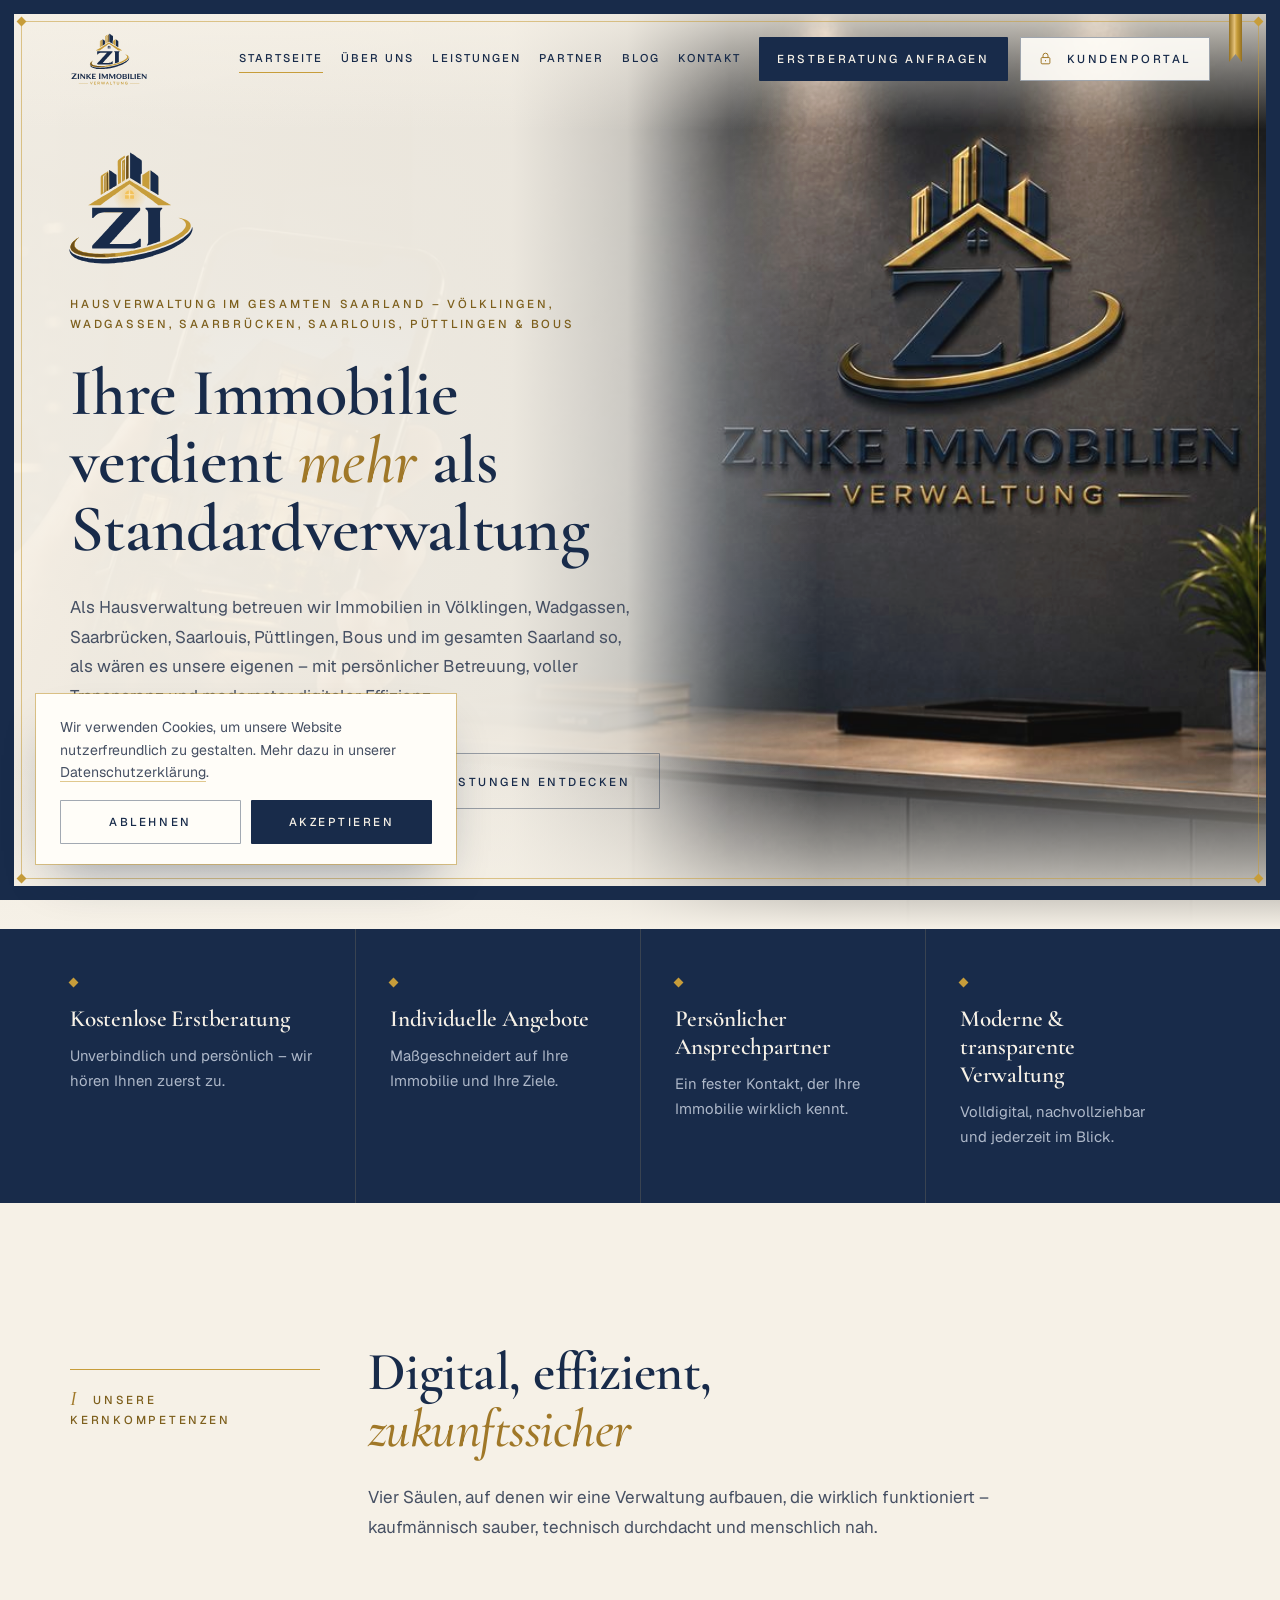
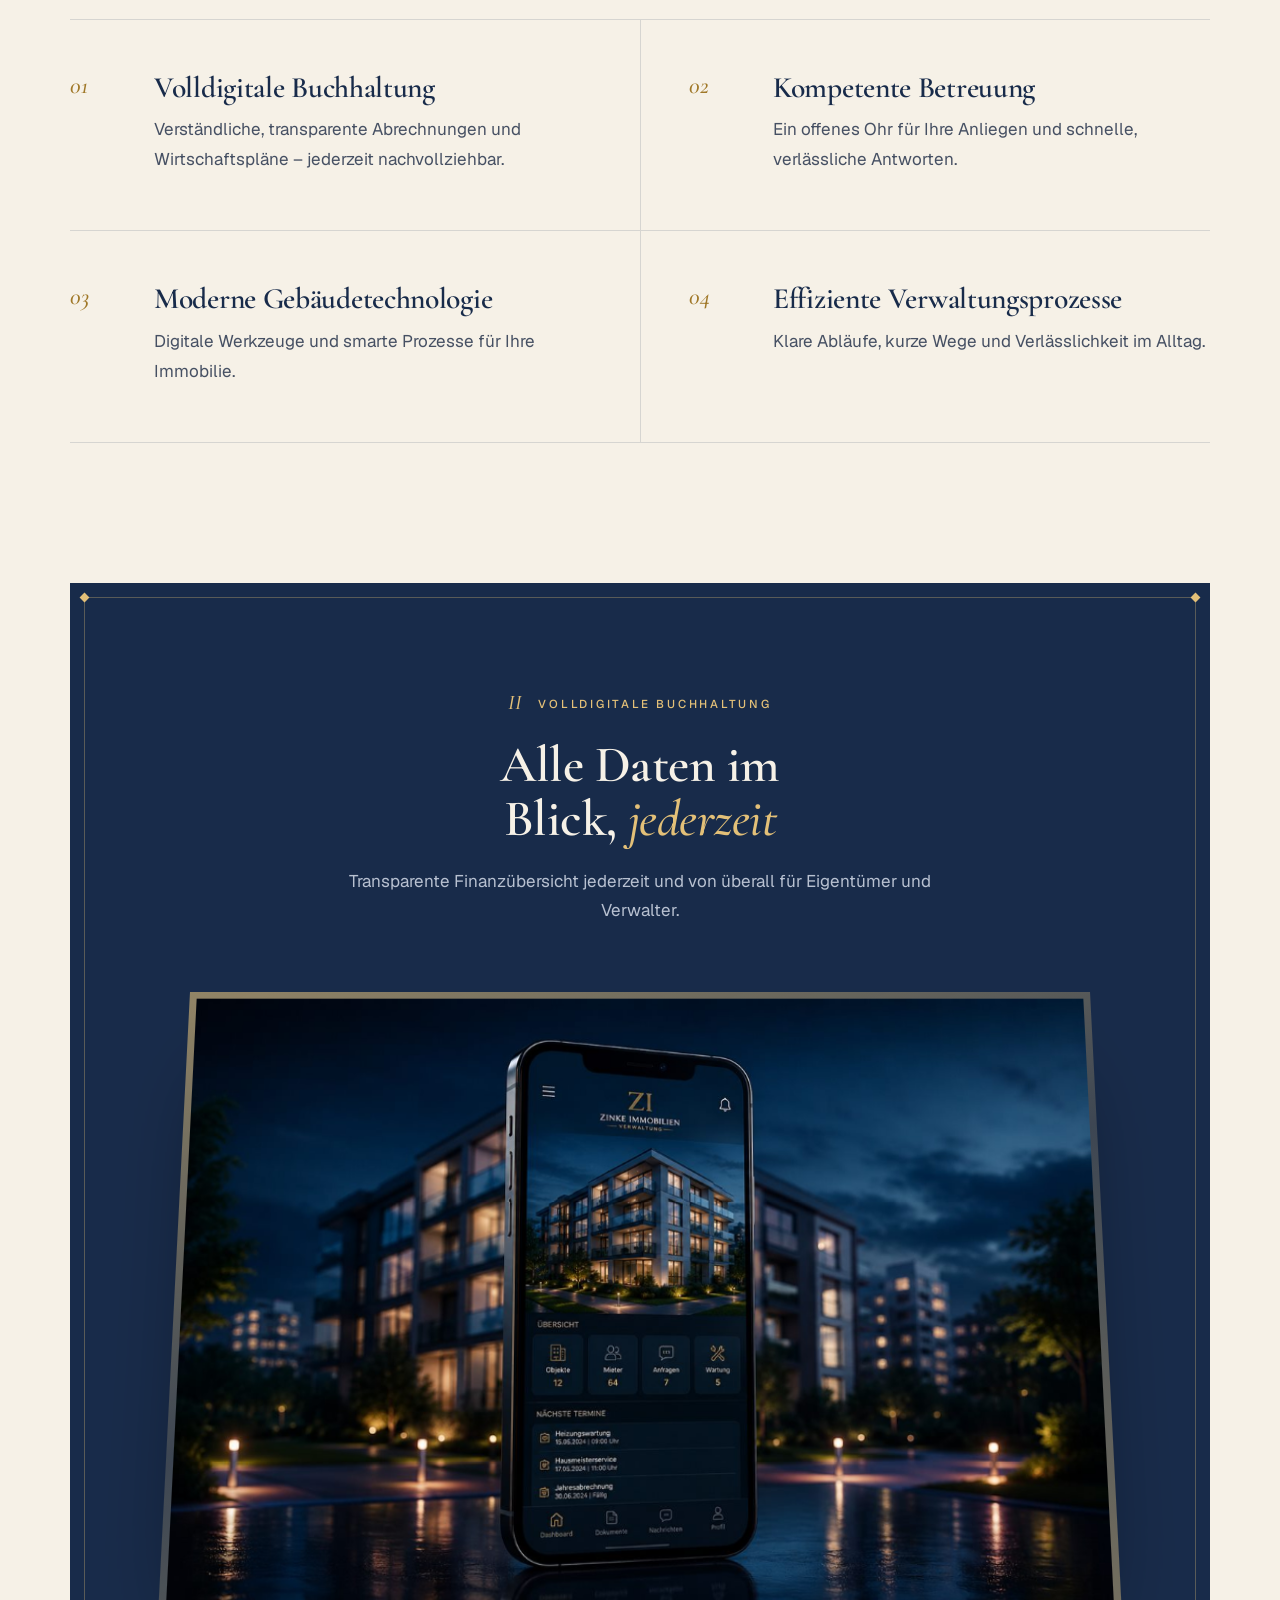
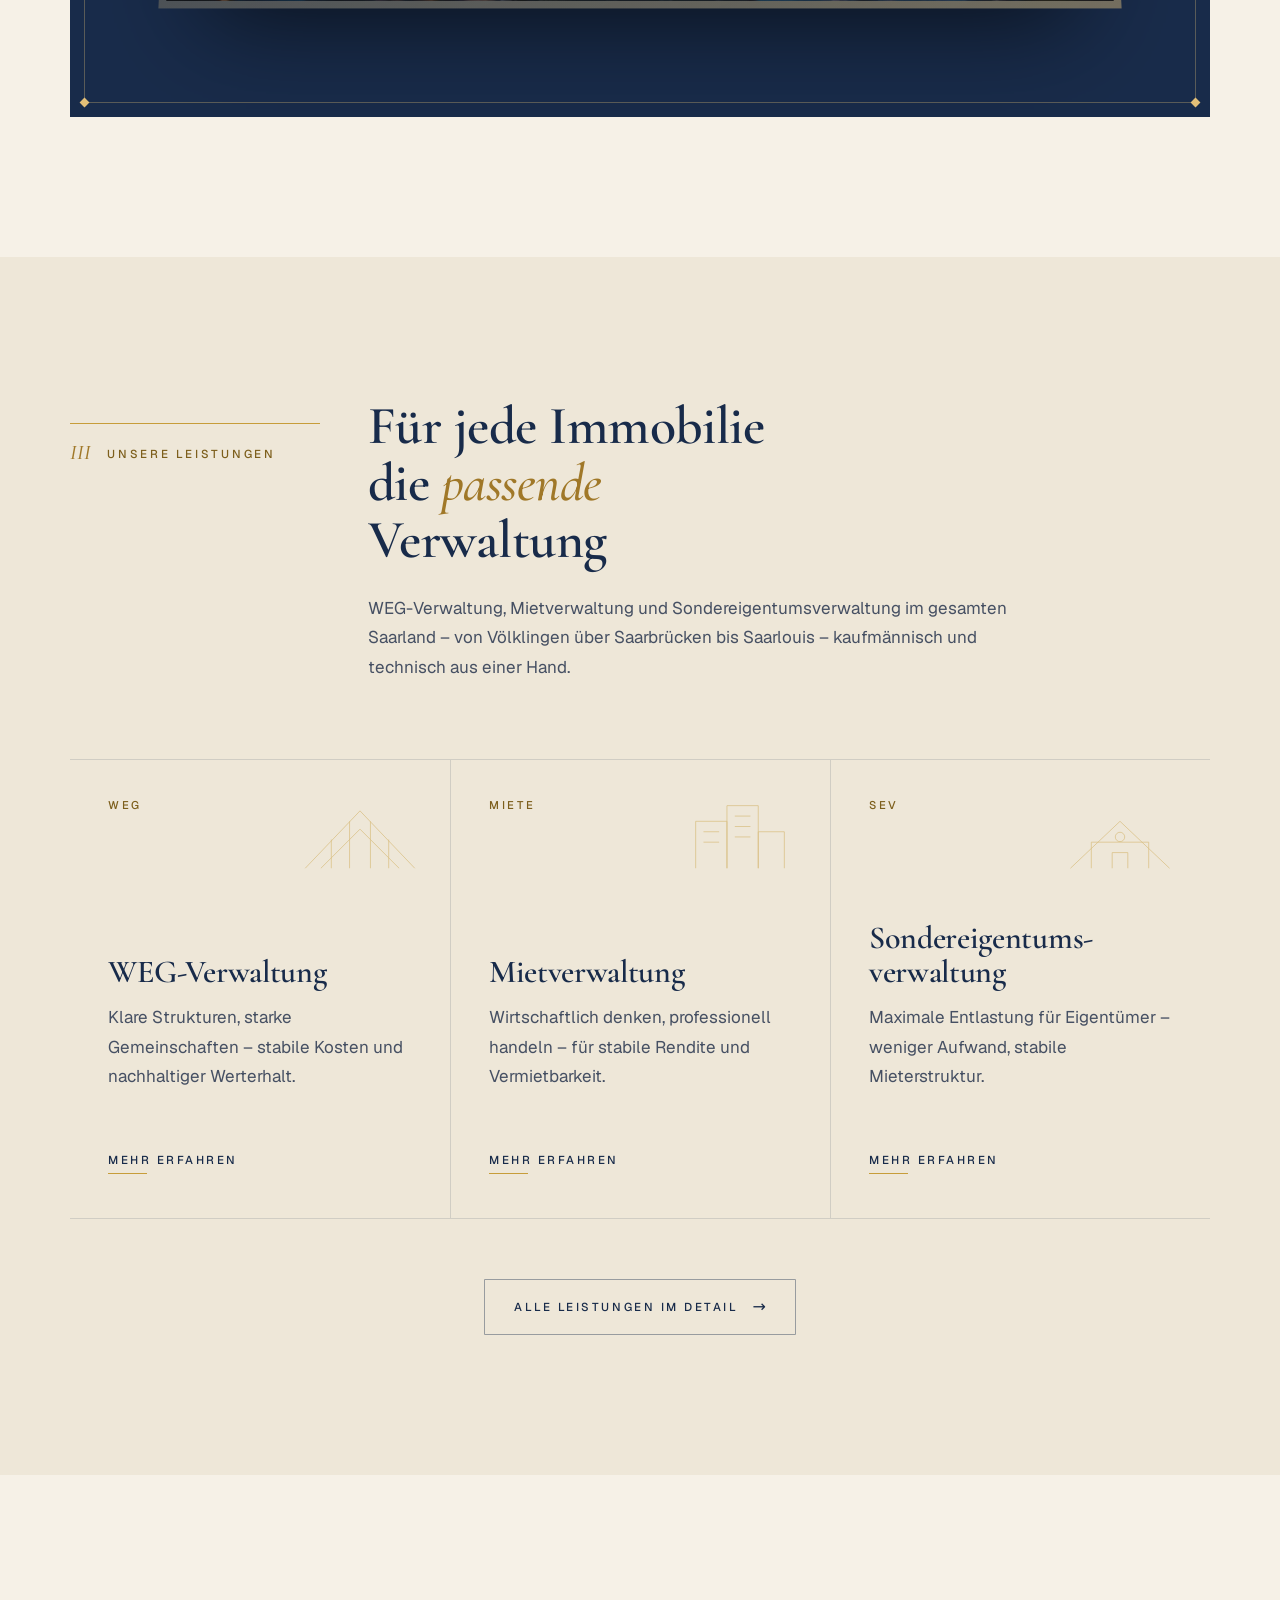
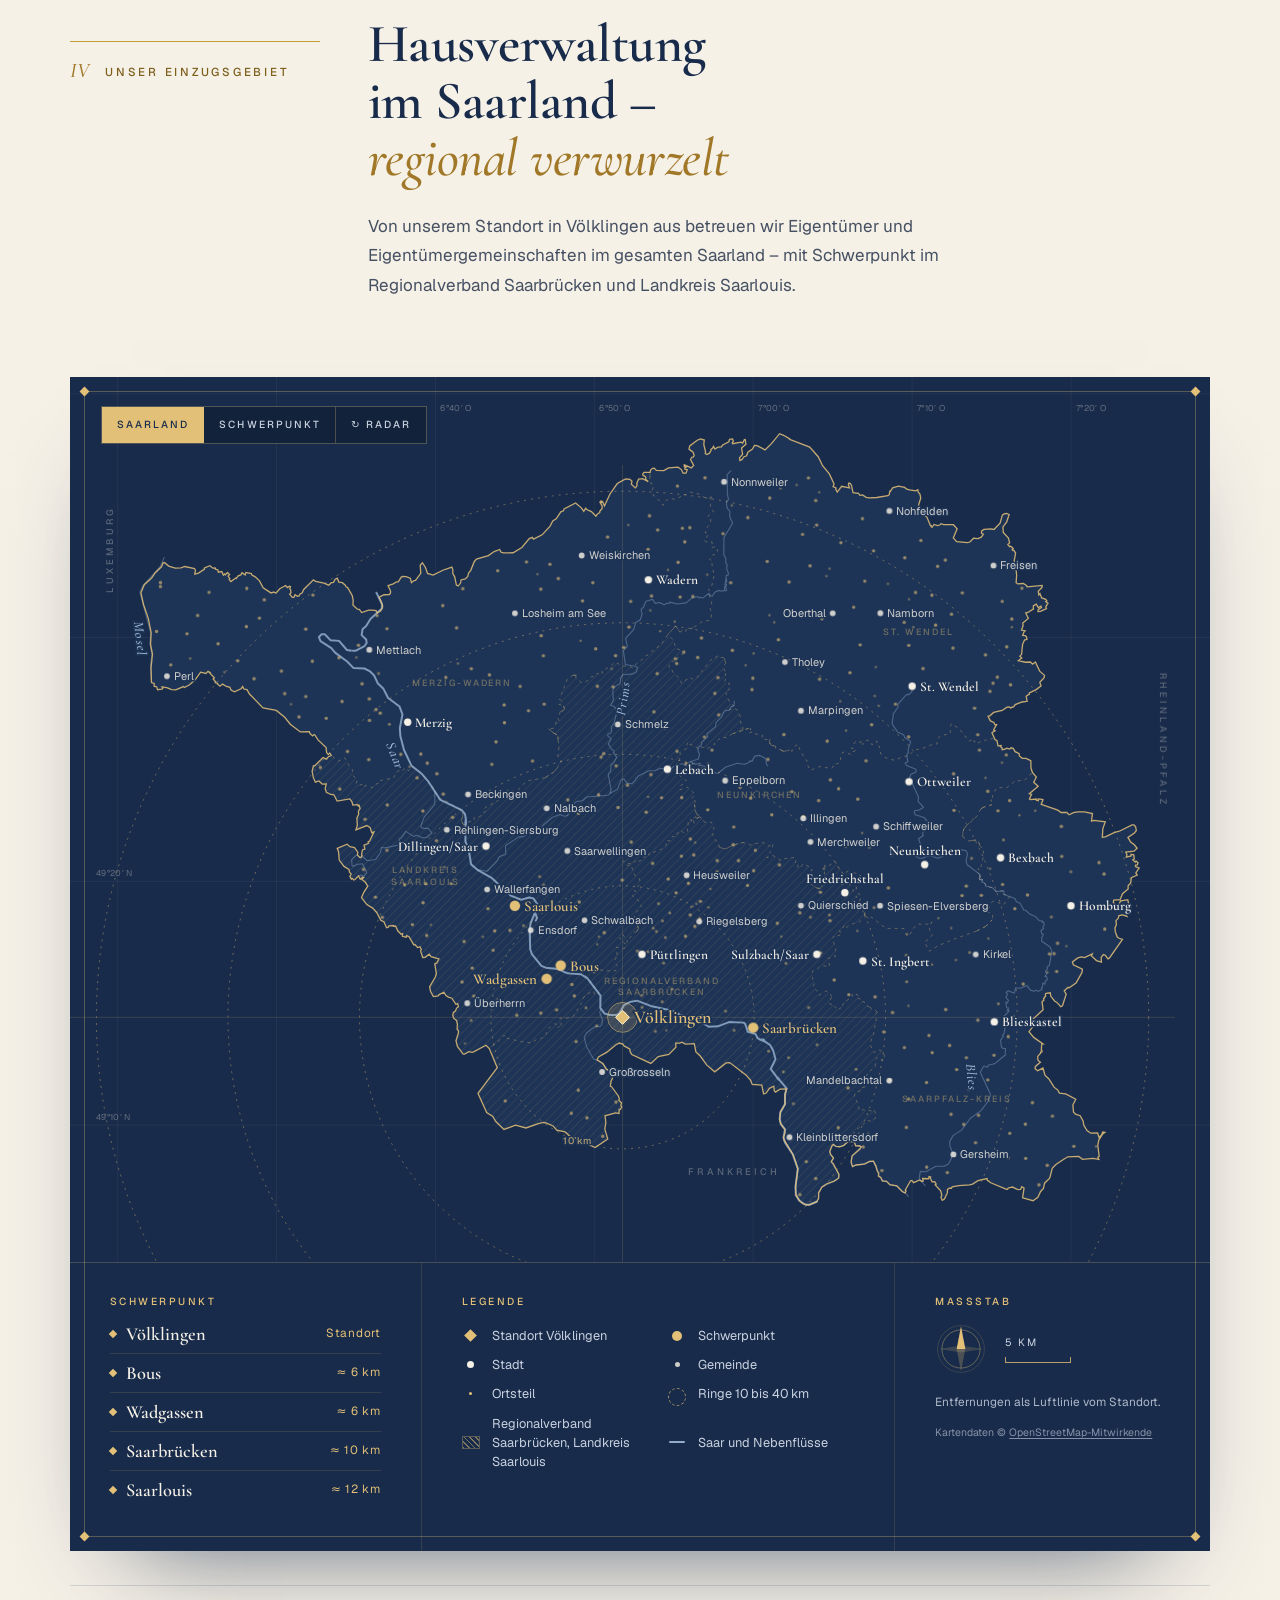
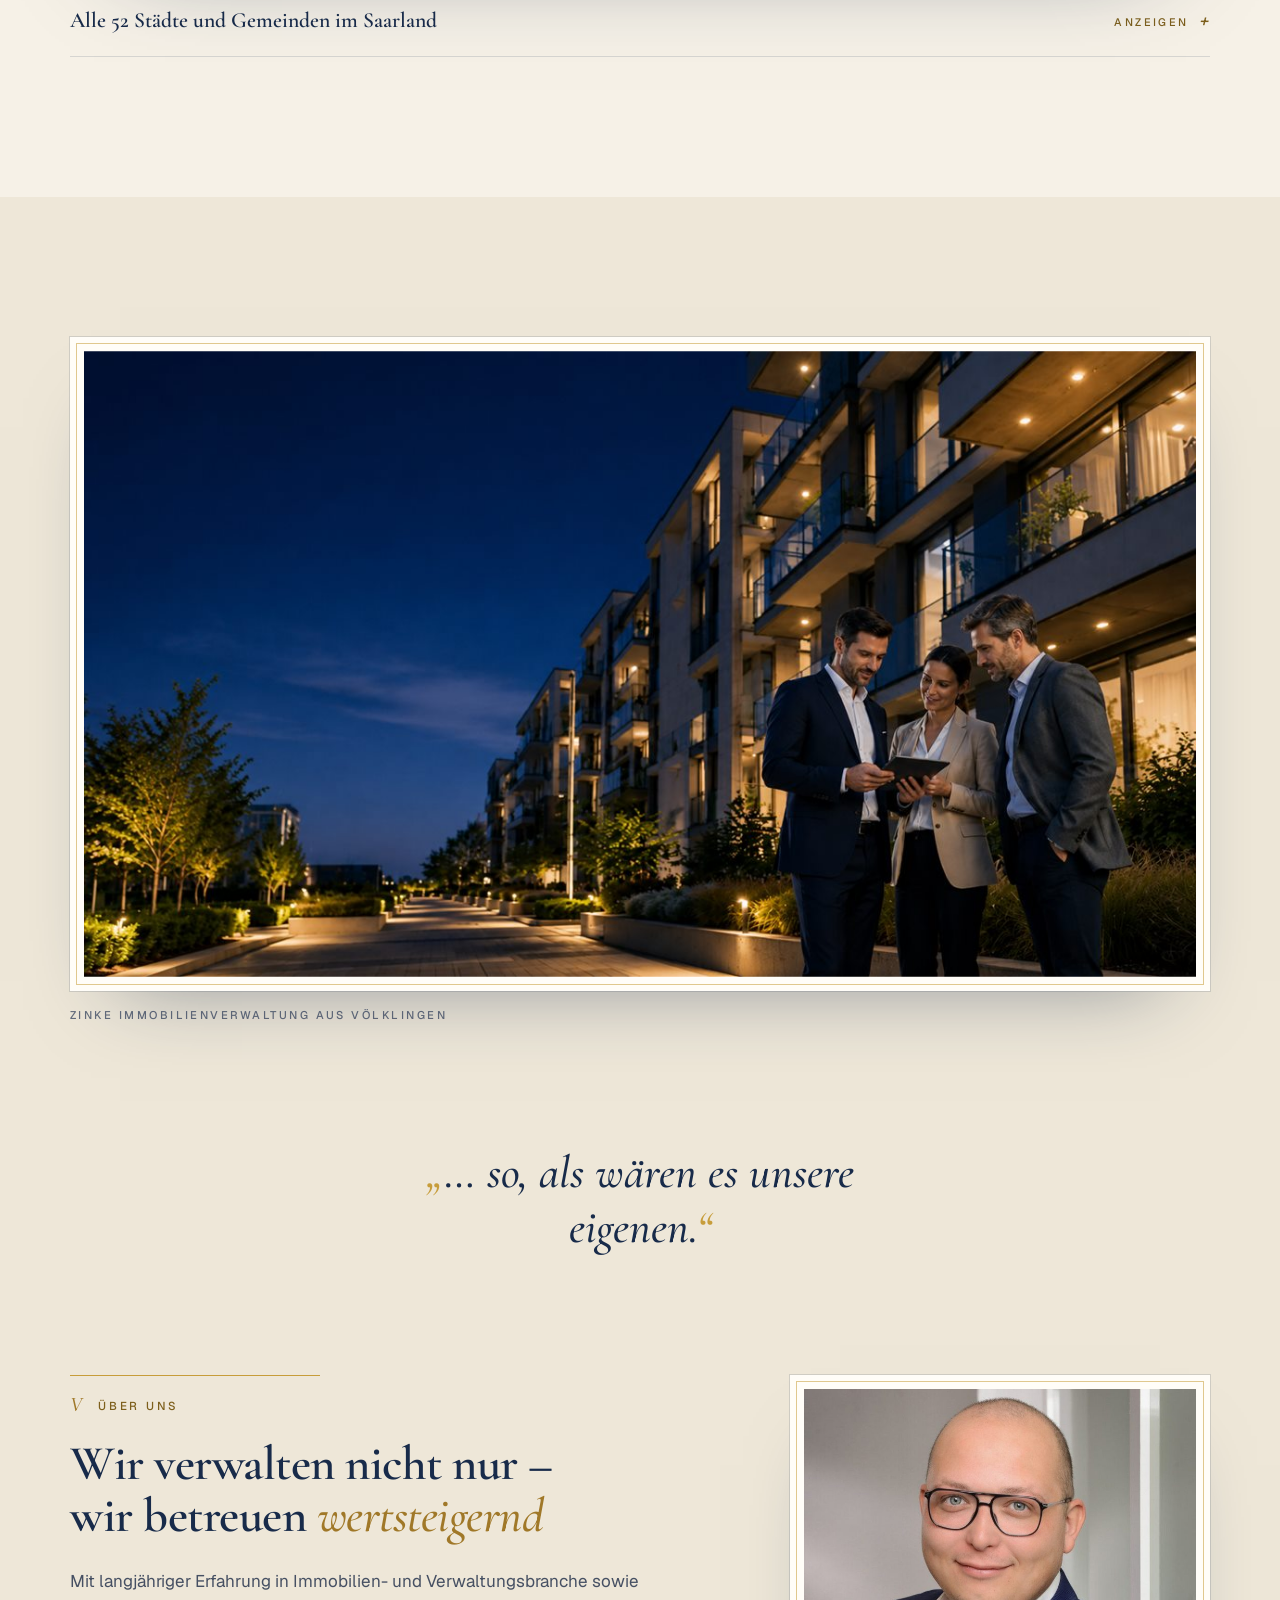
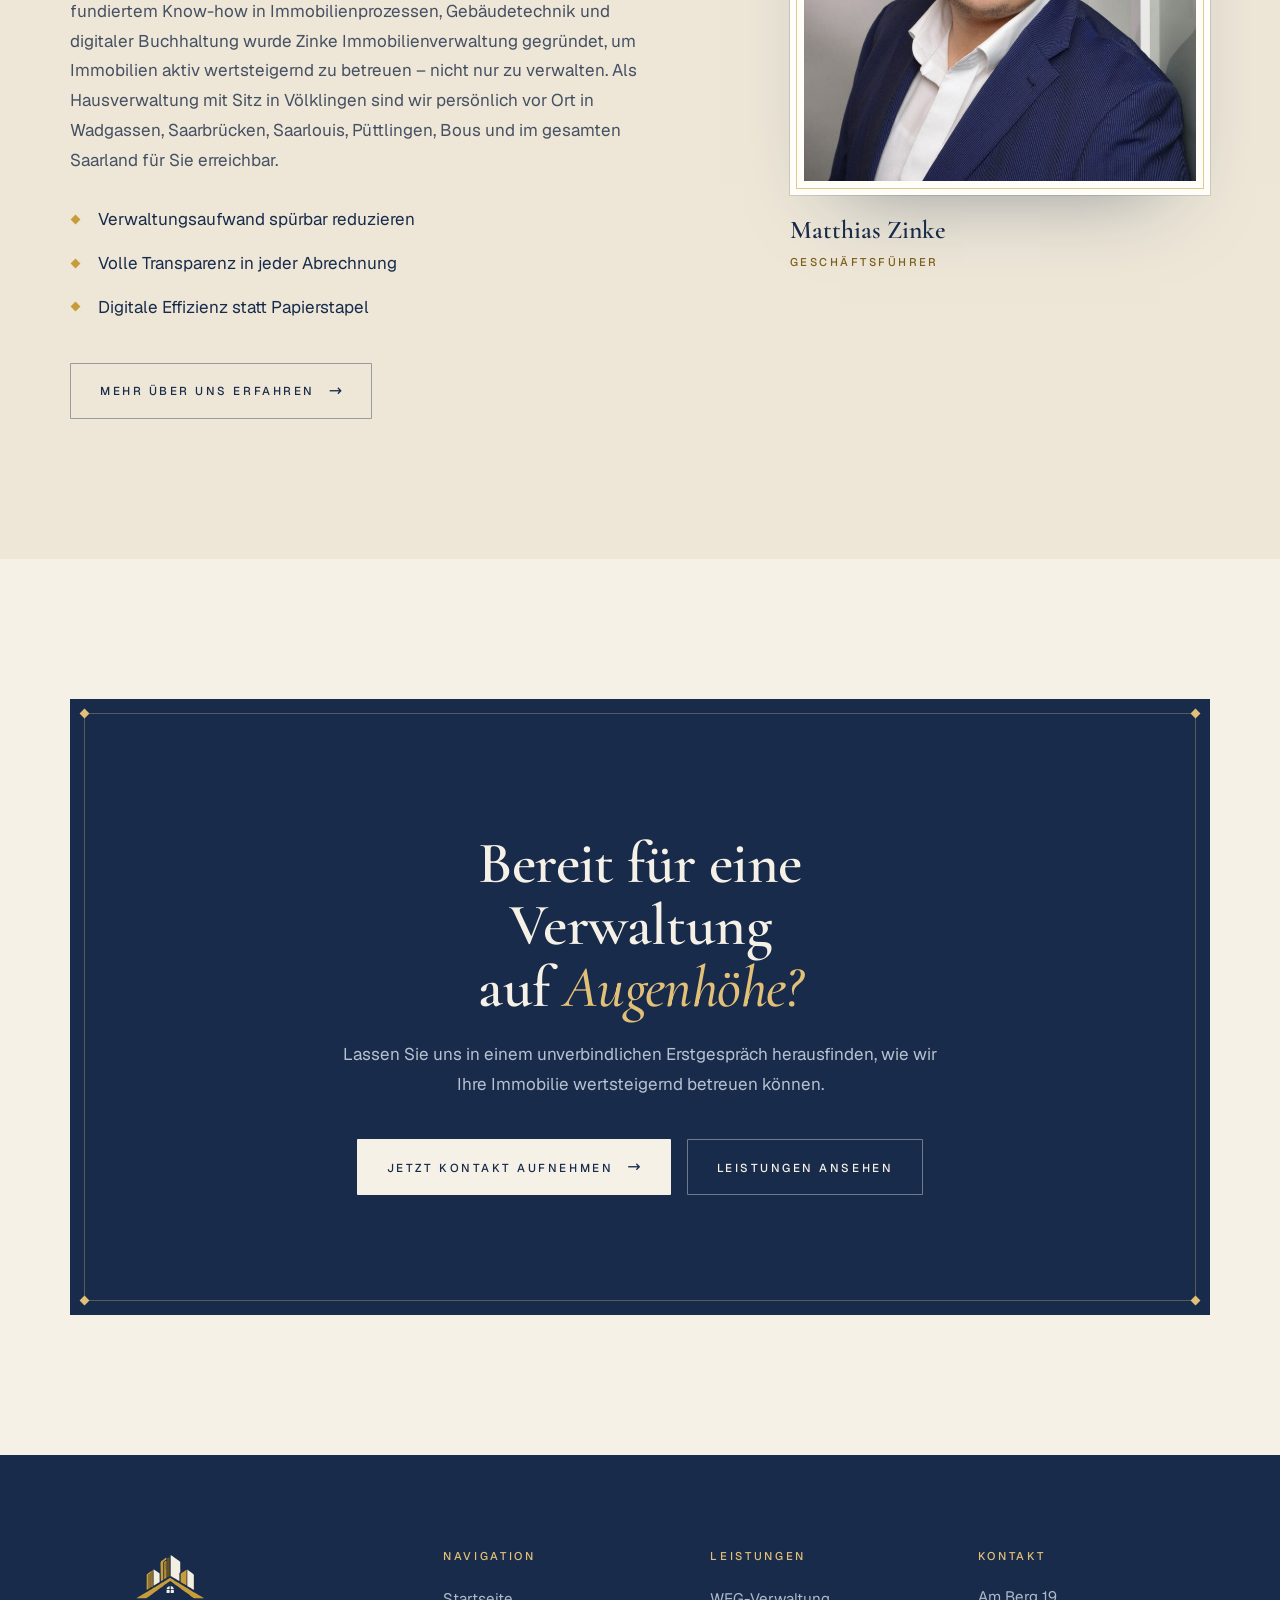
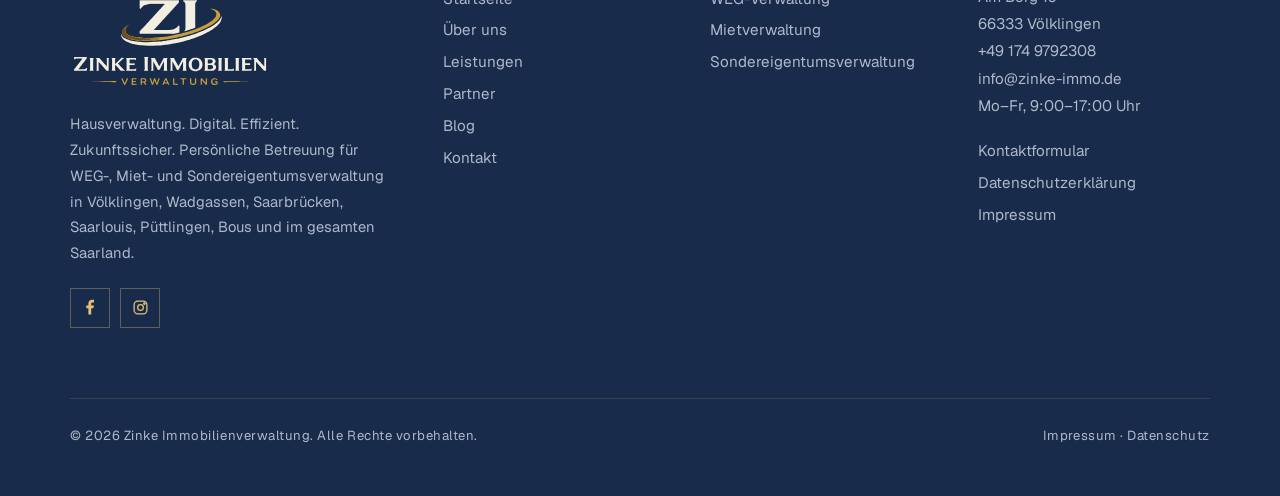
==== commit fefe3948: "Leistungen: voller Text aller drei Leistungen mit Sprungleiste; Blog-Menüpunkt mit Ankündigungsseite" ====
--- a/index.html
+++ b/index.html
@@ -55,13 +55,13 @@
 <header class="top top--home" id="top">
   <div class="wrap top-in">
     <a class="logo" href="index.html" aria-label="Zinke Immobilienverwaltung – Startseite"><img src="assets/img/logo.svg" alt="Zinke Immobilien Verwaltung" width="79" height="54"></a>
-    <nav class="nav" aria-label="Hauptnavigation"><a class="l" href="index.html" aria-current="page">Startseite</a><a class="l" href="ueber-uns.html">Über uns</a><a class="l" href="leistungen.html">Leistungen</a><a class="l" href="partner.html">Partner</a><a class="l" href="kontakt.html">Kontakt</a><a class="btn btn-p" href="kontakt.html#kontakt-form">Erstberatung anfragen</a><a class="btn btn-s btn-portal" href="https://portal.donexus.de/auth" target="_blank" rel="noopener" aria-label="Kundenportal (öffnet in neuem Fenster)"><svg class="ic" viewBox="0 0 24 24" fill="none" stroke="currentColor" stroke-width="1.6" aria-hidden="true"><rect x="5" y="10.5" width="14" height="10" rx="1.5"/><path d="M8 10.5V7.5a4 4 0 0 1 8 0v3M12 14.5v2"/></svg>Kundenportal</a></nav>
+    <nav class="nav nav--6" aria-label="Hauptnavigation"><a class="l" href="index.html" aria-current="page">Startseite</a><a class="l" href="ueber-uns.html">Über uns</a><a class="l" href="leistungen.html">Leistungen</a><a class="l" href="partner.html">Partner</a><a class="l" href="blog/">Blog</a><a class="l" href="kontakt.html">Kontakt</a><a class="btn btn-p" href="kontakt.html#kontakt-form">Erstberatung anfragen</a><a class="btn btn-s btn-portal" href="https://portal.donexus.de/auth" target="_blank" rel="noopener" aria-label="Kundenportal (öffnet in neuem Fenster)"><svg class="ic" viewBox="0 0 24 24" fill="none" stroke="currentColor" stroke-width="1.6" aria-hidden="true"><rect x="5" y="10.5" width="14" height="10" rx="1.5"/><path d="M8 10.5V7.5a4 4 0 0 1 8 0v3M12 14.5v2"/></svg>Kundenportal</a></nav>
     <button class="menu-btn" type="button" aria-expanded="false" aria-controls="menu"><i></i>Menü</button>
   </div>
 </header>
 <div class="menu" id="menu" hidden role="dialog" aria-modal="true" aria-label="Menü">
   <button class="m-close" type="button">Schließen</button>
-  <nav aria-label="Menü"><a class="m" href="index.html" aria-current="page">Startseite</a><a class="m" href="ueber-uns.html">Über uns</a><a class="m" href="leistungen.html">Leistungen</a><a class="m" href="partner.html">Partner</a><a class="m" href="kontakt.html">Kontakt</a></nav>
+  <nav aria-label="Menü"><a class="m" href="index.html" aria-current="page">Startseite</a><a class="m" href="ueber-uns.html">Über uns</a><a class="m" href="leistungen.html">Leistungen</a><a class="m" href="partner.html">Partner</a><a class="m" href="blog/">Blog</a><a class="m" href="kontakt.html">Kontakt</a></nav>
   <p class="m-meta">Am Berg 19 · 66333 Völklingen<br><a href="tel:+491749792308">+49 174 9792308</a> · <a href="mailto:info@zinke-immo.de">info@zinke-immo.de</a></p>
   <div class="m-cta"><a class="btn btn-c" href="kontakt.html#kontakt-form">Erstberatung anfragen</a><a class="btn btn-o btn-portal" href="https://portal.donexus.de/auth" target="_blank" rel="noopener" aria-label="Kundenportal (öffnet in neuem Fenster)"><svg class="ic" viewBox="0 0 24 24" fill="none" stroke="currentColor" stroke-width="1.6" aria-hidden="true"><rect x="5" y="10.5" width="14" height="10" rx="1.5"/><path d="M8 10.5V7.5a4 4 0 0 1 8 0v3M12 14.5v2"/></svg>Kundenportal</a></div>
 </div>
@@ -213,7 +213,7 @@
       <p>Hausverwaltung. Digital. Effizient. Zukunftssicher. Persönliche Betreuung für WEG-, Miet- und Sondereigentumsverwaltung in Völklingen, Wadgassen, Saarbrücken, Saarlouis, Püttlingen, Bous und im gesamten Saarland.</p>
       <div class="social"><a href="https://www.facebook.com/share/14e6Dbp4mTi/" target="_blank" rel="noopener" aria-label="Facebook"><svg viewBox="0 0 24 24" fill="currentColor" aria-hidden="true"><path d="M13 22v-9h3l1-4h-4V7c0-1.1.4-2 2-2h2V1.2C16.6 1 15.3 1 14.2 1 11.2 1 9 2.9 9 6.4V9H6v4h3v9h4z"/></svg></a><a href="https://www.instagram.com/zinke_immobilienverwaltung?igsh=eHhsZ20zb2loZHpu" target="_blank" rel="noopener" aria-label="Instagram"><svg viewBox="0 0 24 24" fill="none" stroke="currentColor" stroke-width="1.8" aria-hidden="true"><rect x="3" y="3" width="18" height="18" rx="5"/><circle cx="12" cy="12" r="4"/><circle cx="17.5" cy="6.5" r="1" fill="currentColor"/></svg></a></div>
     </div>
-    <div><h4>Navigation</h4><ul><li><a href="index.html">Startseite</a></li><li><a href="ueber-uns.html">Über uns</a></li><li><a href="leistungen.html">Leistungen</a></li><li><a href="partner.html">Partner</a></li><li><a href="kontakt.html">Kontakt</a></li></ul></div>
+    <div><h4>Navigation</h4><ul><li><a href="index.html">Startseite</a></li><li><a href="ueber-uns.html">Über uns</a></li><li><a href="leistungen.html">Leistungen</a></li><li><a href="partner.html">Partner</a></li><li><a href="blog/">Blog</a></li><li><a href="kontakt.html">Kontakt</a></li></ul></div>
     <div><h4>Leistungen</h4><ul><li><a href="weg-verwaltung-saarland.html">WEG-Verwaltung</a></li><li><a href="mietverwaltung-saarland.html">Mietverwaltung</a></li><li><a href="sondereigentumsverwaltung-saarland.html">Sondereigentumsverwaltung</a></li></ul></div>
     <div><h4>Kontakt</h4>
       <p class="addr">Am Berg 19<br>66333 Völklingen<br><a href="tel:+491749792308">+49 174 9792308</a><br><a href="mailto:info@zinke-immo.de">info@zinke-immo.de</a><br>Mo–Fr, 9:00–17:00 Uhr</p>
--- a/assets/site.css
+++ b/assets/site.css
@@ -813,3 +813,40 @@
 .ph .cta .btn{white-space:normal;height:auto;min-height:52px;padding-top:14px;padding-bottom:14px;line-height:1.55;text-align:center}
 .ph .crumbs{flex-wrap:wrap;row-gap:6px;min-width:0}
 .ph .crumbs span:last-child{overflow-wrap:anywhere;min-width:0}
+
+/* ---------- Seite „Leistungen“: Auswahl (drei große Felder), Sprungleiste, Abschnitte ---------- */
+.ls-tabs{padding:0 0 30px;margin-top:-30px;position:relative;z-index:2}
+.ls-hinweis{margin:0 0 22px;font:600 .74rem/1.6 var(--sans);letter-spacing:.24em;text-transform:uppercase;color:var(--gold-t);text-align:center}
+.ls-grid{display:grid;grid-template-columns:repeat(3,minmax(0,1fr));gap:22px}
+.ls-tab{position:relative;display:grid;grid-template-columns:auto minmax(0,1fr);column-gap:18px;row-gap:6px;align-items:baseline;padding:30px 34px 32px;background:var(--navy);color:var(--paper);box-shadow:0 20px 40px -26px rgba(18,33,58,.7);border-bottom:3px solid var(--gold);transition:transform .35s var(--ease),background .35s,box-shadow .35s}
+.ls-tab:hover,.ls-tab:focus-visible{background:var(--navy-l);transform:translateY(-4px);box-shadow:0 28px 46px -24px rgba(18,33,58,.8)}
+.ls-tab i{grid-row:1 / span 2;font:italic 500 2.6rem/1 var(--serif);color:var(--gold-l)}
+.ls-tab b{font:600 clamp(1.45rem,2vw,1.85rem)/1.15 var(--serif);color:#fff;overflow-wrap:anywhere}
+.ls-tab span{font:500 .72rem/1.5 var(--sans);letter-spacing:.16em;text-transform:uppercase;color:rgba(246,241,231,.72)}
+.ls-tab em{position:absolute;right:24px;top:22px;font:normal 1.3rem/1 var(--sans);color:var(--gold-l);transition:transform .35s var(--ease)}
+.ls-tab:hover em{transform:translateY(5px)}
+.ls-sec{scroll-margin-top:100px}
+.ls-sec>.ph{padding-top:110px}
+.ls-sec .ph h2.ls-title{font-size:clamp(2.4rem,4vw,3.5rem);line-height:1.06}
+.ls-sec+.ls-sec{border-top:1px solid var(--rule-g,var(--rule))}
+#weg,#miete,#sev{scroll-margin-top:96px}
+.ls-bar{position:fixed;z-index:230;left:var(--f);right:var(--f);top:calc(var(--f) + 90px);background:rgba(246,241,231,.96);-webkit-backdrop-filter:blur(14px);backdrop-filter:blur(14px);box-shadow:0 1px 0 var(--rule),0 12px 24px -20px rgba(18,33,58,.5);transform:translateY(-130%);opacity:0;visibility:hidden;transition:transform .45s var(--ease),opacity .3s,visibility .45s}
+.ls-bar.on{transform:none;opacity:1;visibility:visible}
+.ls-bar .wrap{width:min(1180px,100% - 112px);display:flex;align-items:center;gap:10px 14px;padding:10px 0;flex-wrap:wrap}
+.ls-bar span{font:600 .66rem/1 var(--sans);letter-spacing:.22em;text-transform:uppercase;color:var(--gold-t);margin-right:6px}
+.ls-bar a{padding:10px 20px;background:var(--navy);color:#fff;font:600 .72rem/1.2 var(--sans);letter-spacing:.14em;text-transform:uppercase;border-bottom:2px solid var(--gold);transition:background .3s,color .3s}
+.ls-bar a:hover{background:var(--navy-l)}
+.ls-bar a.aktiv{background:var(--gold);color:var(--navy-d)}
+@media (max-width:1000px){
+  .ls-tabs{margin-top:-10px}
+  .ls-grid{grid-template-columns:minmax(0,1fr);gap:14px}
+  .ls-tab{padding:22px 24px 24px}
+  .ls-tab i{font-size:2.1rem}
+  .ls-bar{display:none}
+  .ls-sec>.ph{padding-top:80px}
+}
+/* Blog ohne Beiträge */
+.blog-leer{max-width:720px}
+.blog-leer h2{font-size:clamp(2rem,3.4vw,3rem);max-width:20ch;margin:18px 0 22px}
+.blog-leer p{margin:0 0 1em;max-width:60ch}
+.blog-leer .cta{display:flex;gap:14px;flex-wrap:wrap;margin-top:34px}
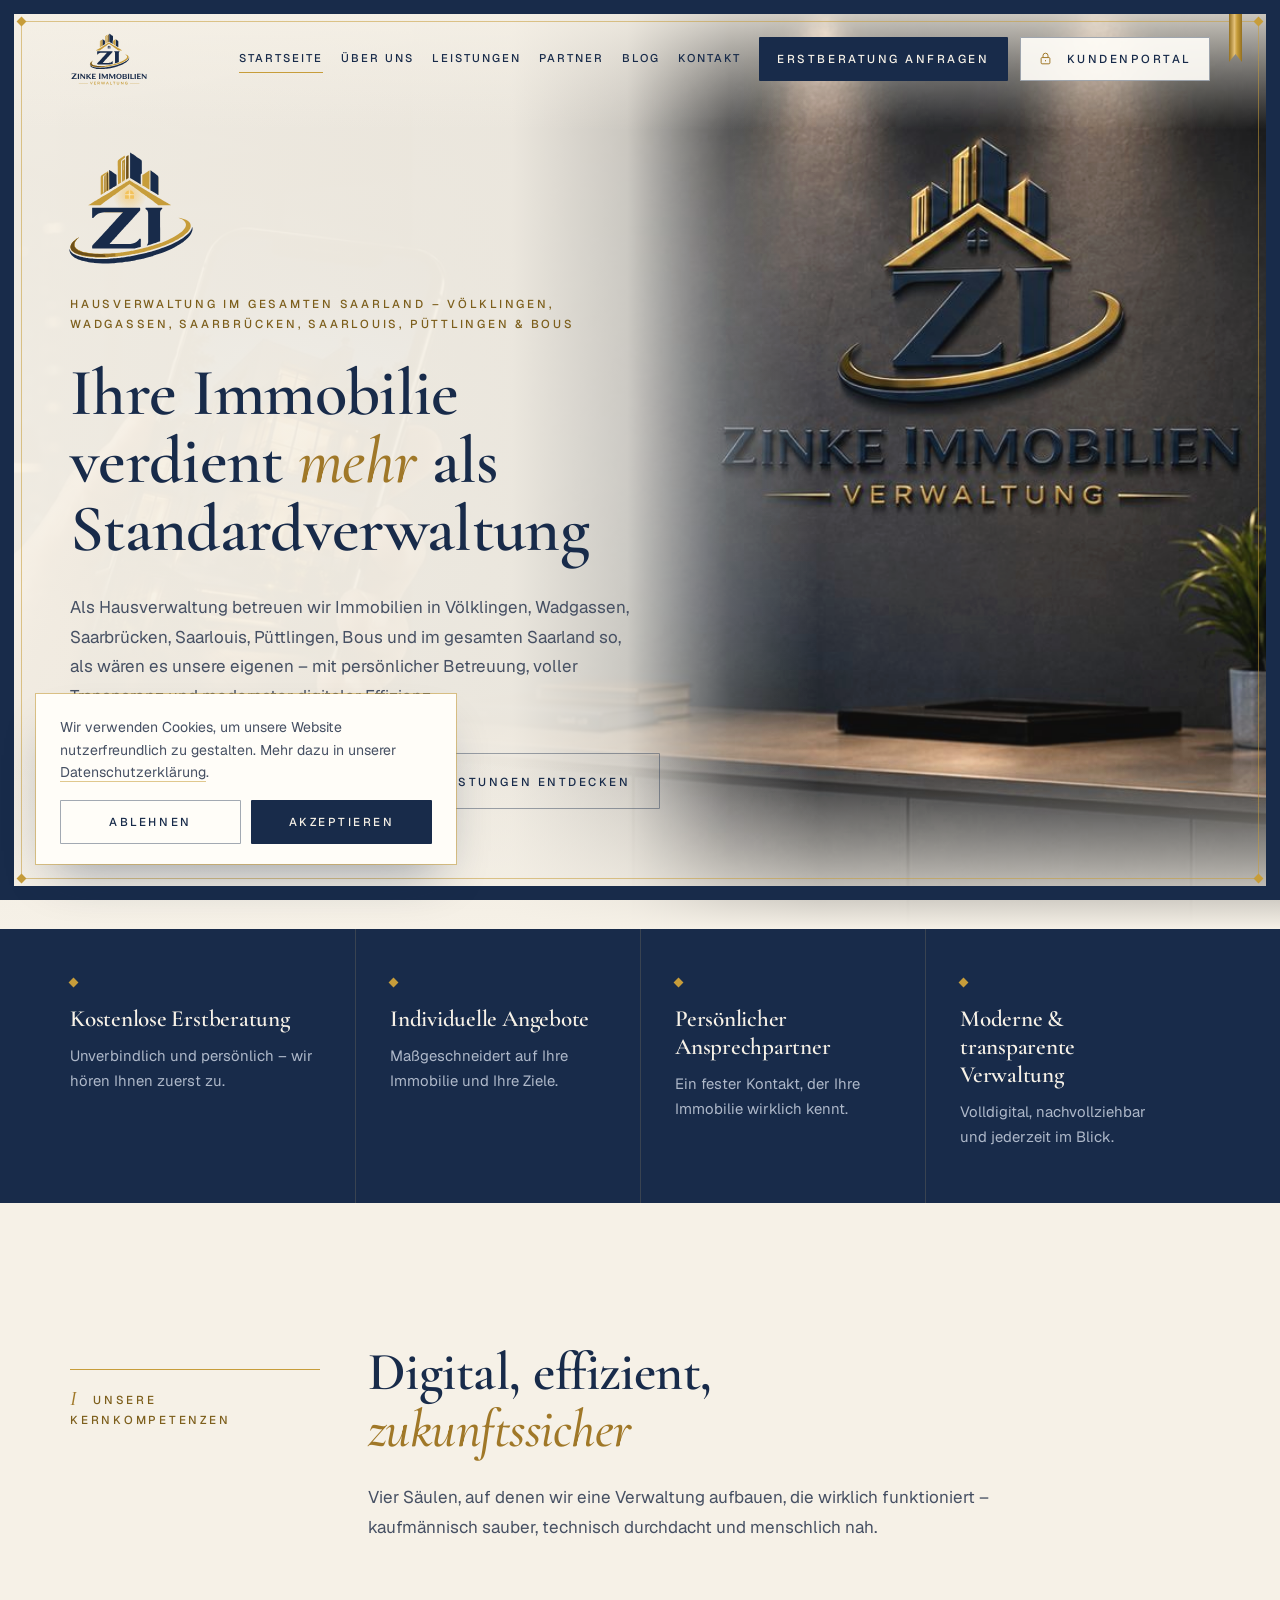
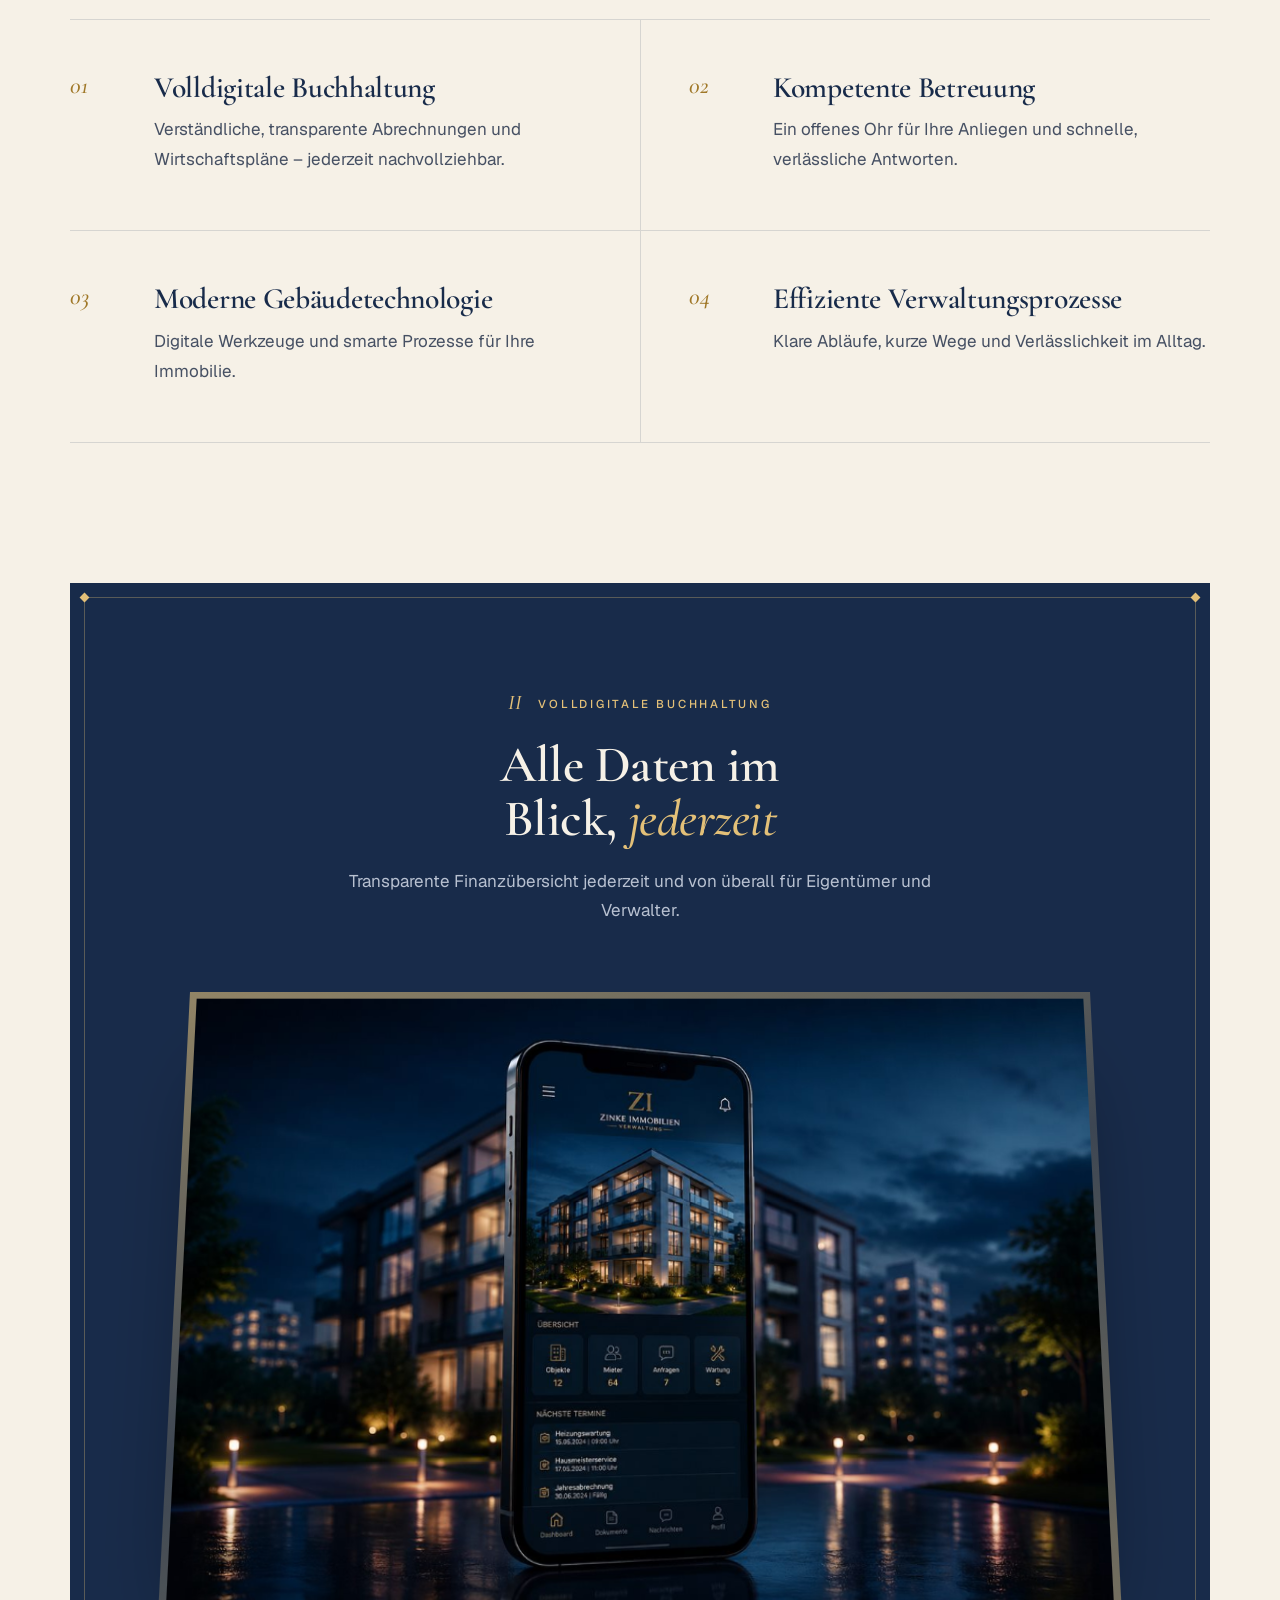
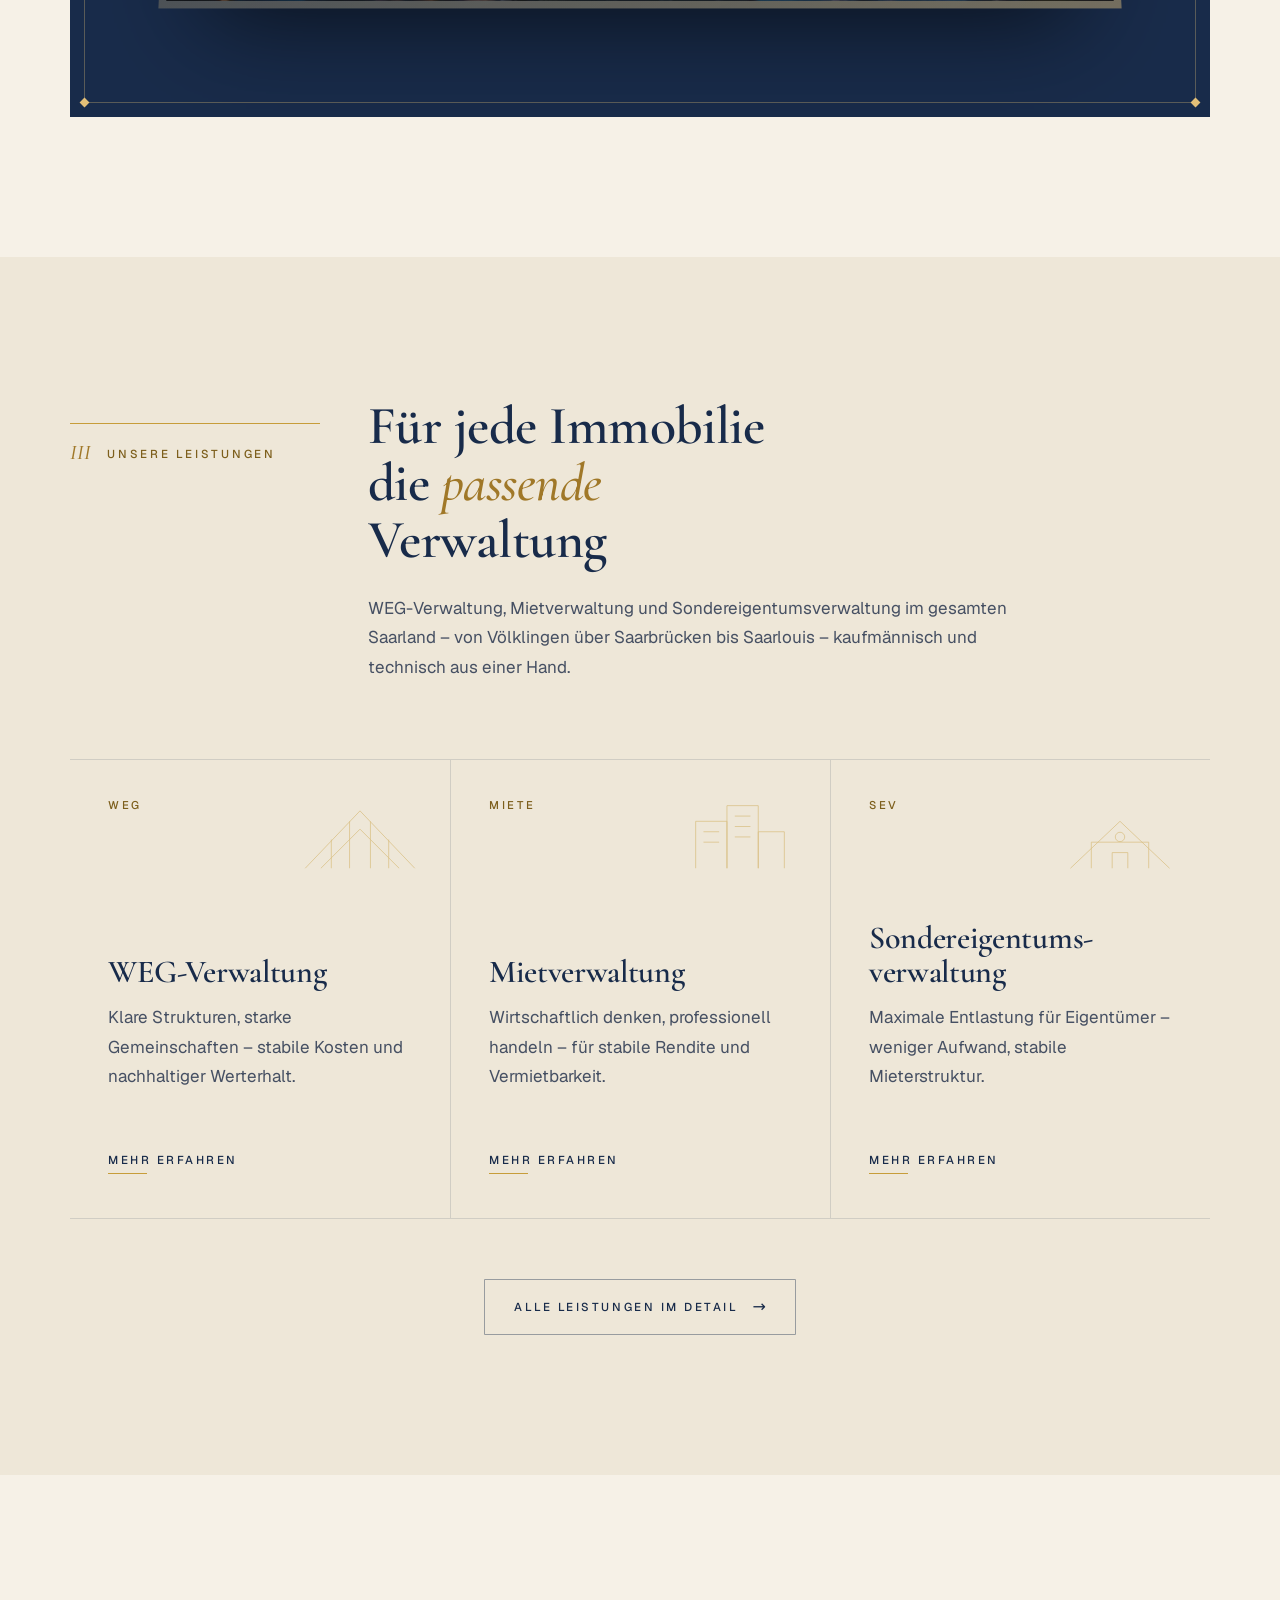
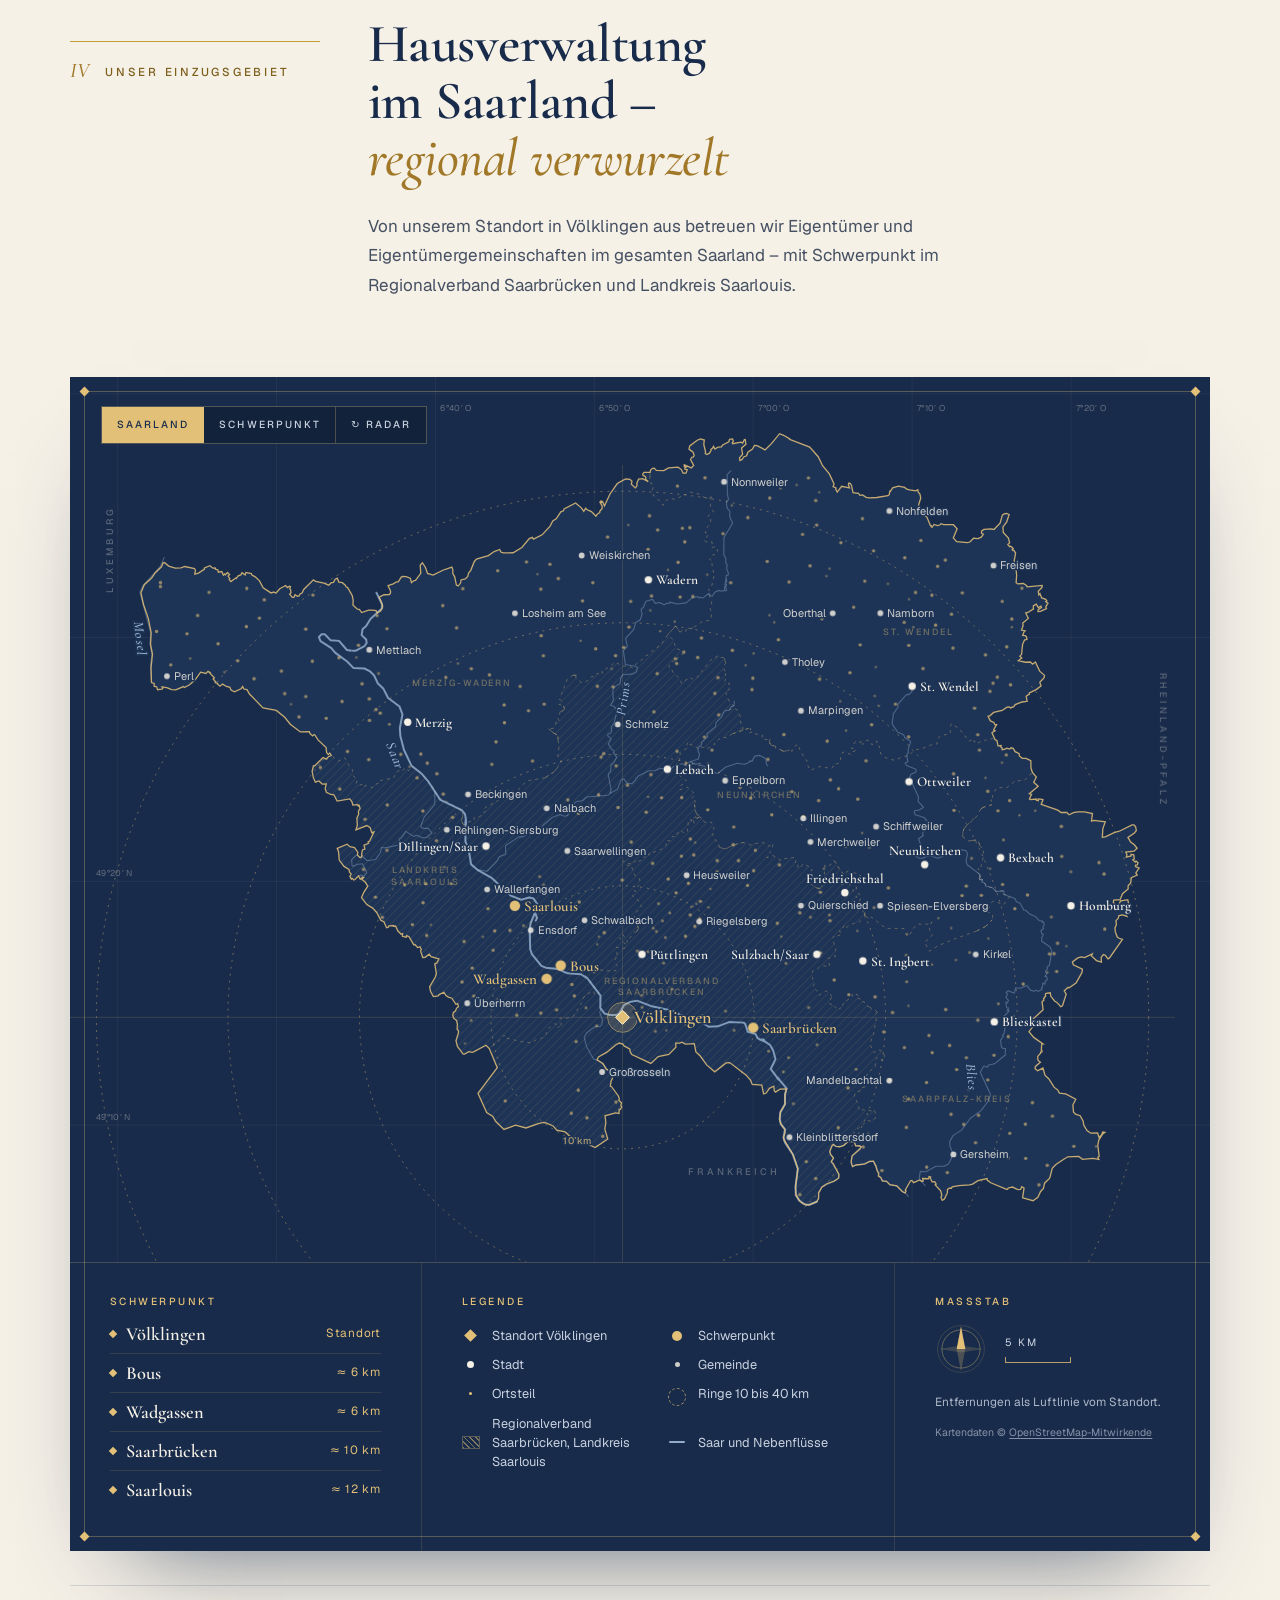
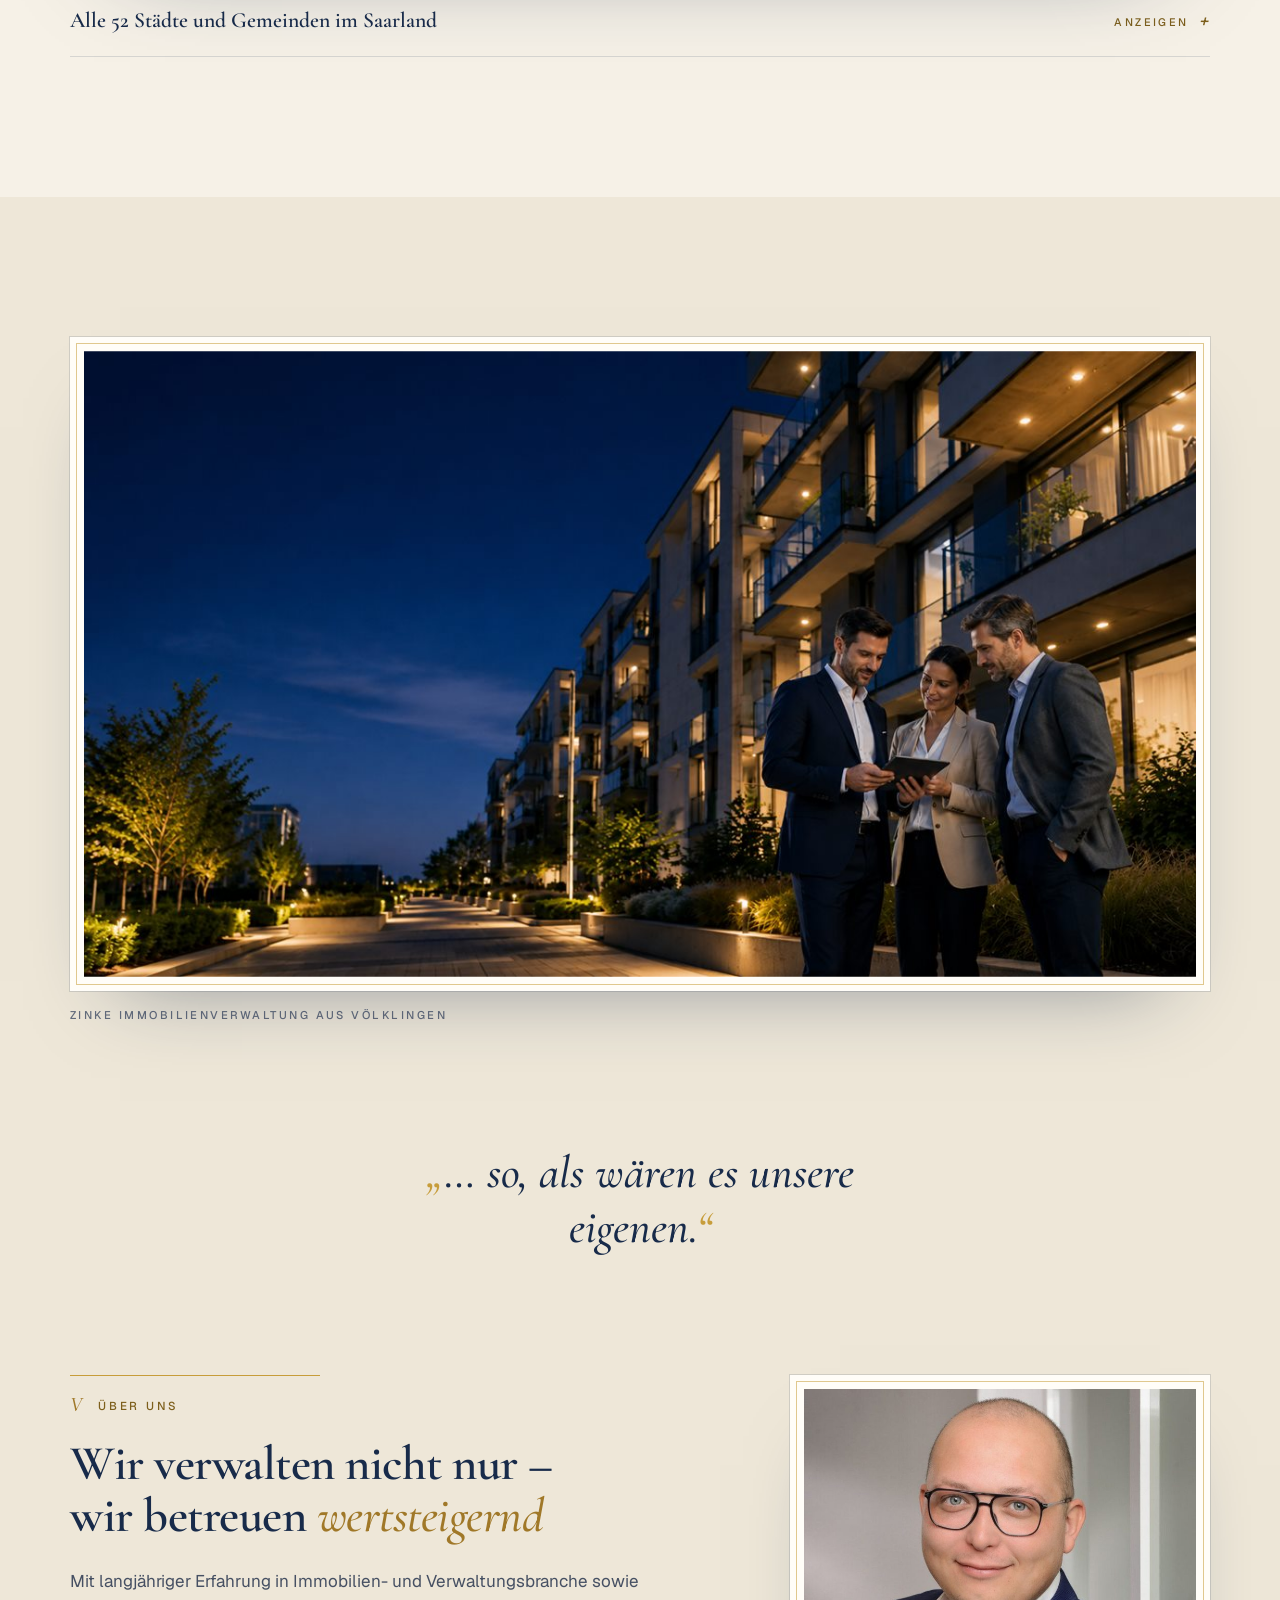
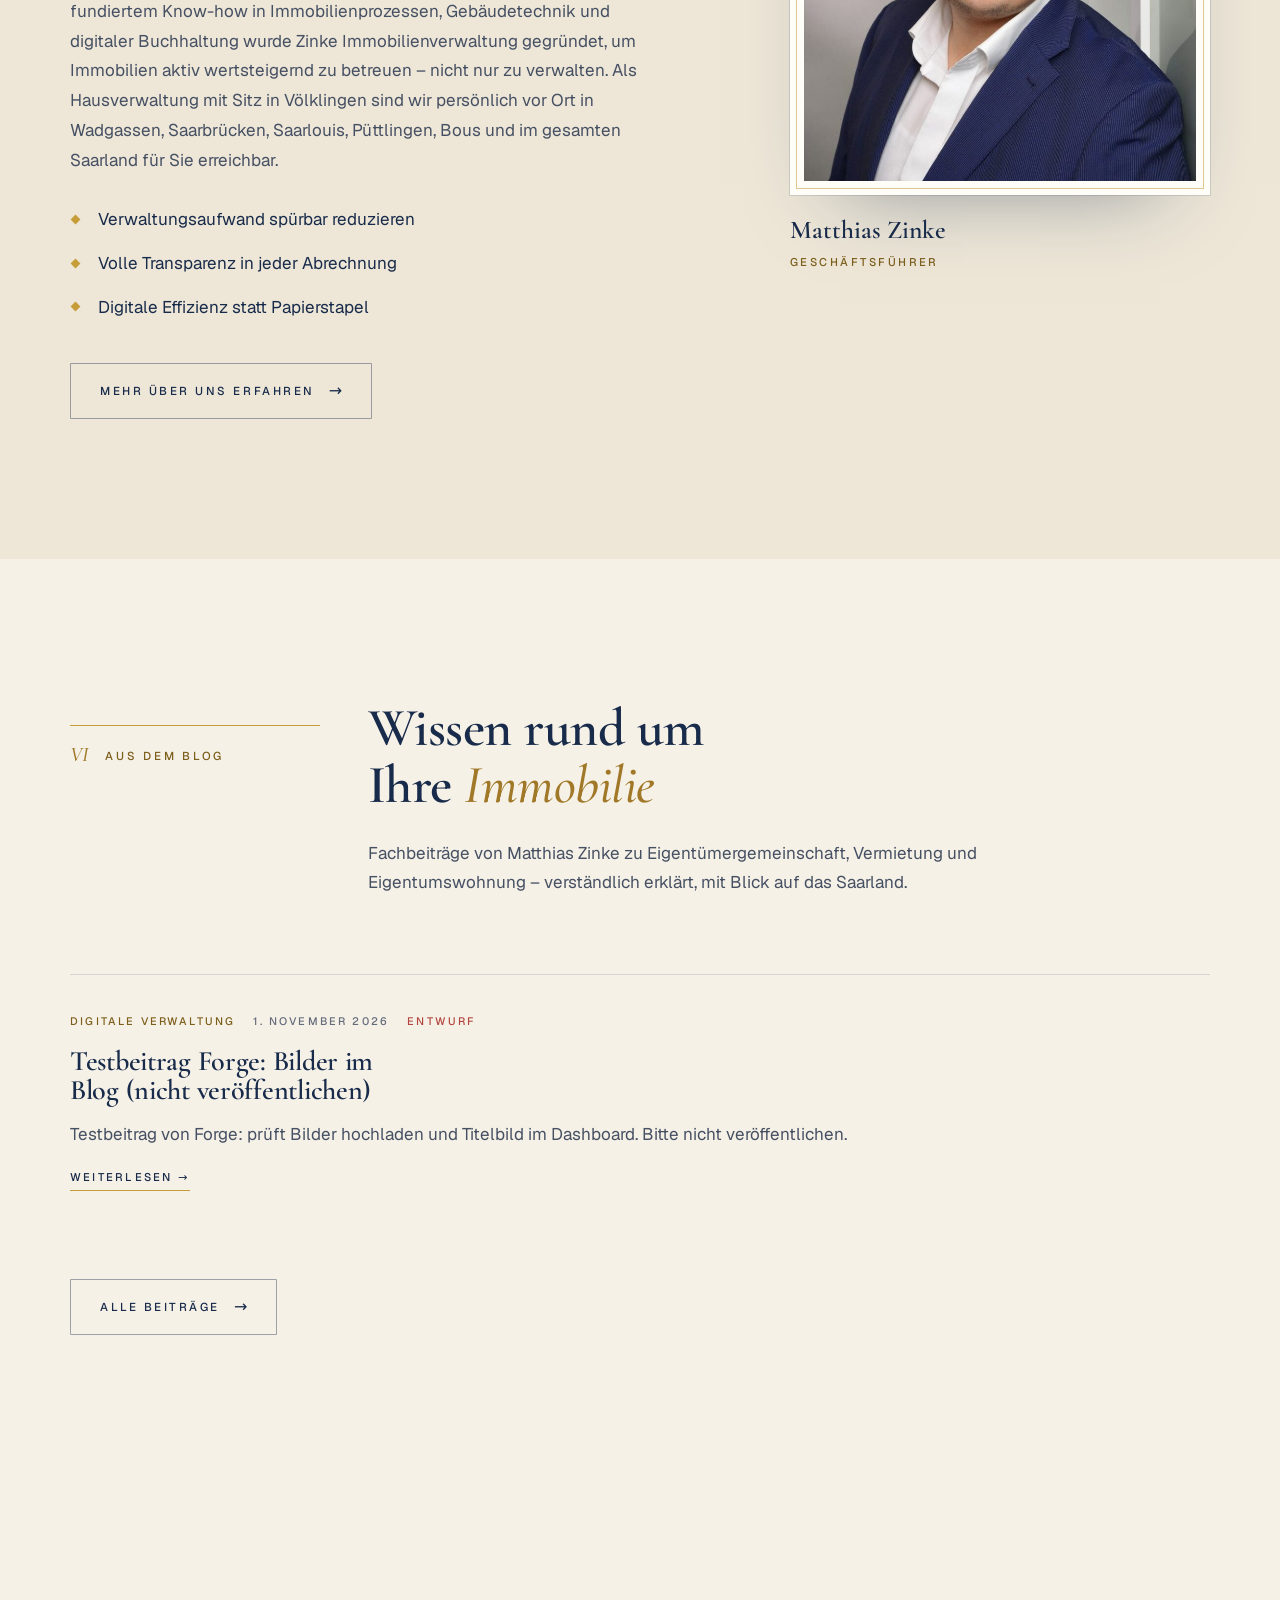
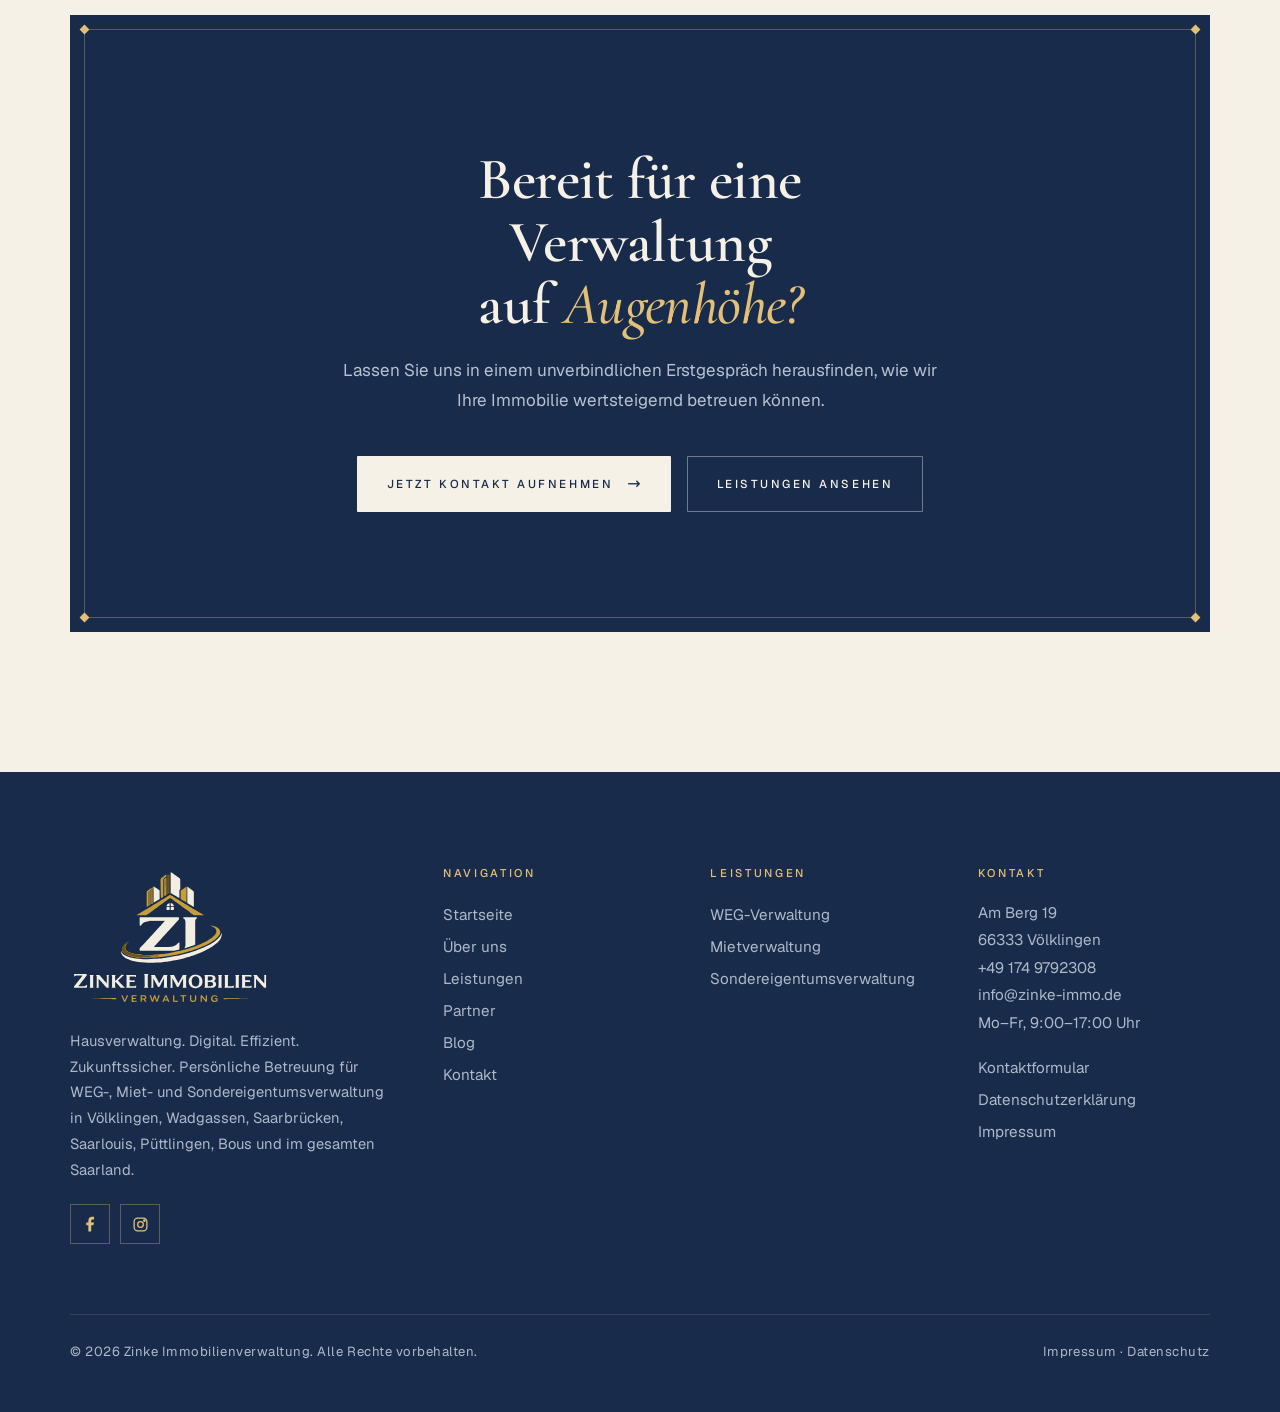
==== commit e20a34b6: "Blog über das Dashboard (Forge Live-Test): Testseite" ====
--- a/index.html
+++ b/index.html
@@ -196,6 +196,20 @@
   </div>
 </section>
 
+<section class="sec" id="blog">
+  <div class="wrap">
+    <div class="head rv">
+      <p class="lab"><span class="no">VI</span>Aus dem Blog</p>
+      <div>
+        <h2>Wissen rund um Ihre <em class="it">Immobilie</em></h2>
+        <p>Fachbeiträge von Matthias Zinke zu Eigentümergemeinschaft, Vermietung und Eigentumswohnung – verständlich erklärt, mit Blick auf das Saarland.</p>
+      </div>
+    </div>
+    <ul class="blog-k"><li class="rv"><div class="meta"><span>Digitale Verwaltung</span><span>1. November 2026</span><span class=entwurf>Entwurf</span></div><h3><a href="blog/testbeitrag-forge-bilder-im-blog-nicht-veroeffentlichen.html">Testbeitrag Forge: Bilder im Blog (nicht veröffentlichen)</a></h3><p>Testbeitrag von Forge: prüft Bilder hochladen und Titelbild im Dashboard. Bitte nicht veröffentlichen.</p><a class="link-u" href="blog/testbeitrag-forge-bilder-im-blog-nicht-veroeffentlichen.html">Weiterlesen <span class="ar">→</span></a></li></ul>
+    <p class="blog-alle rv"><a class="btn btn-s" href="blog/">Alle Beiträge <span class="ar">→</span></a></p>
+  </div>
+</section>
+
 <section class="final">
   <div class="wrap">
     <div class="panel rv"><i class="k k1"></i><i class="k k2"></i><i class="k k3"></i><i class="k k4"></i>
--- a/assets/site.css
+++ b/assets/site.css
@@ -850,3 +850,38 @@
 .blog-leer h2{font-size:clamp(2rem,3.4vw,3rem);max-width:20ch;margin:18px 0 22px}
 .blog-leer p{margin:0 0 1em;max-width:60ch}
 .blog-leer .cta{display:flex;gap:14px;flex-wrap:wrap;margin-top:34px}
+
+/* Leistungen: Abschnittsband als unübersehbare Überschrift + größere Auswahlfelder */
+.ls-band{background:var(--navy);color:var(--paper);border-top:3px solid var(--gold);border-bottom:3px solid var(--gold);margin-bottom:0}
+.ls-band .wrap{display:flex;align-items:center;gap:28px;padding:34px 0}
+.ls-band i{font:italic 500 clamp(3rem,6vw,5rem)/1 var(--serif);color:var(--gold-l)}
+.ls-band>.wrap>div{flex:1;min-width:0}
+.ls-band-t{margin:0;font:600 clamp(2rem,4.4vw,3.6rem)/1.08 var(--serif);color:#fff;overflow-wrap:anywhere}
+.ls-band-s{margin:10px 0 0;font:600 .76rem/1.4 var(--sans);letter-spacing:.24em;text-transform:uppercase;color:var(--gold-l)}
+.ls-band a{flex:none;padding:12px 20px;border:1px solid rgba(246,241,231,.4);color:var(--paper);font:600 .68rem/1 var(--sans);letter-spacing:.18em;text-transform:uppercase;transition:background .3s,color .3s}
+.ls-band a:hover{background:var(--gold);color:var(--navy-d);border-color:var(--gold)}
+.ls-sec{scroll-margin-top:92px}
+.ls-sec>.ph{padding-top:80px}
+.ph:has(+ .ls-tabs){padding-bottom:40px}
+.ls-tabs{margin-top:0;padding-bottom:50px}
+.ls-hinweis{font-size:.82rem;color:var(--navy)}
+.ls-hinweis::after{content:"";display:block;width:60px;height:2px;background:var(--gold);margin:14px auto 0}
+.ls-tab{padding:38px 36px 40px;border-bottom-width:5px}
+.ls-tab i{font-size:3.2rem}
+.ls-tab b{font-size:clamp(1.7rem,2.3vw,2.2rem)}
+.ls-tab span{font-size:.76rem}
+.ls-tab em{position:static;grid-column:2;margin-top:12px;justify-self:start;font:600 .7rem/1 var(--sans);letter-spacing:.2em;text-transform:uppercase;color:var(--navy-d);background:var(--gold);padding:10px 16px}
+.ls-tab em::before{content:"Zum Text "}
+.ls-bar a{padding:13px 24px;font-size:.8rem}
+@media (max-width:1000px){
+  .ls-band .wrap{padding:24px 0;gap:16px;flex-wrap:wrap}
+  .ls-band i{font-size:2.6rem}
+  .ls-band a{width:100%;text-align:center}
+  .ls-tab{padding:26px 24px 28px}
+  .ls-tab i{font-size:2.5rem}
+}
+#weg.ls-sec,#miete.ls-sec,#sev.ls-sec{scroll-margin-top:168px}
+.ph:has(+ .ls-tabs){padding-bottom:10px}
+.ls-tabs{padding-bottom:40px}
+.ls-tab{padding:30px 34px 32px}
+@media (max-width:1000px){#weg.ls-sec,#miete.ls-sec,#sev.ls-sec{scroll-margin-top:84px}}
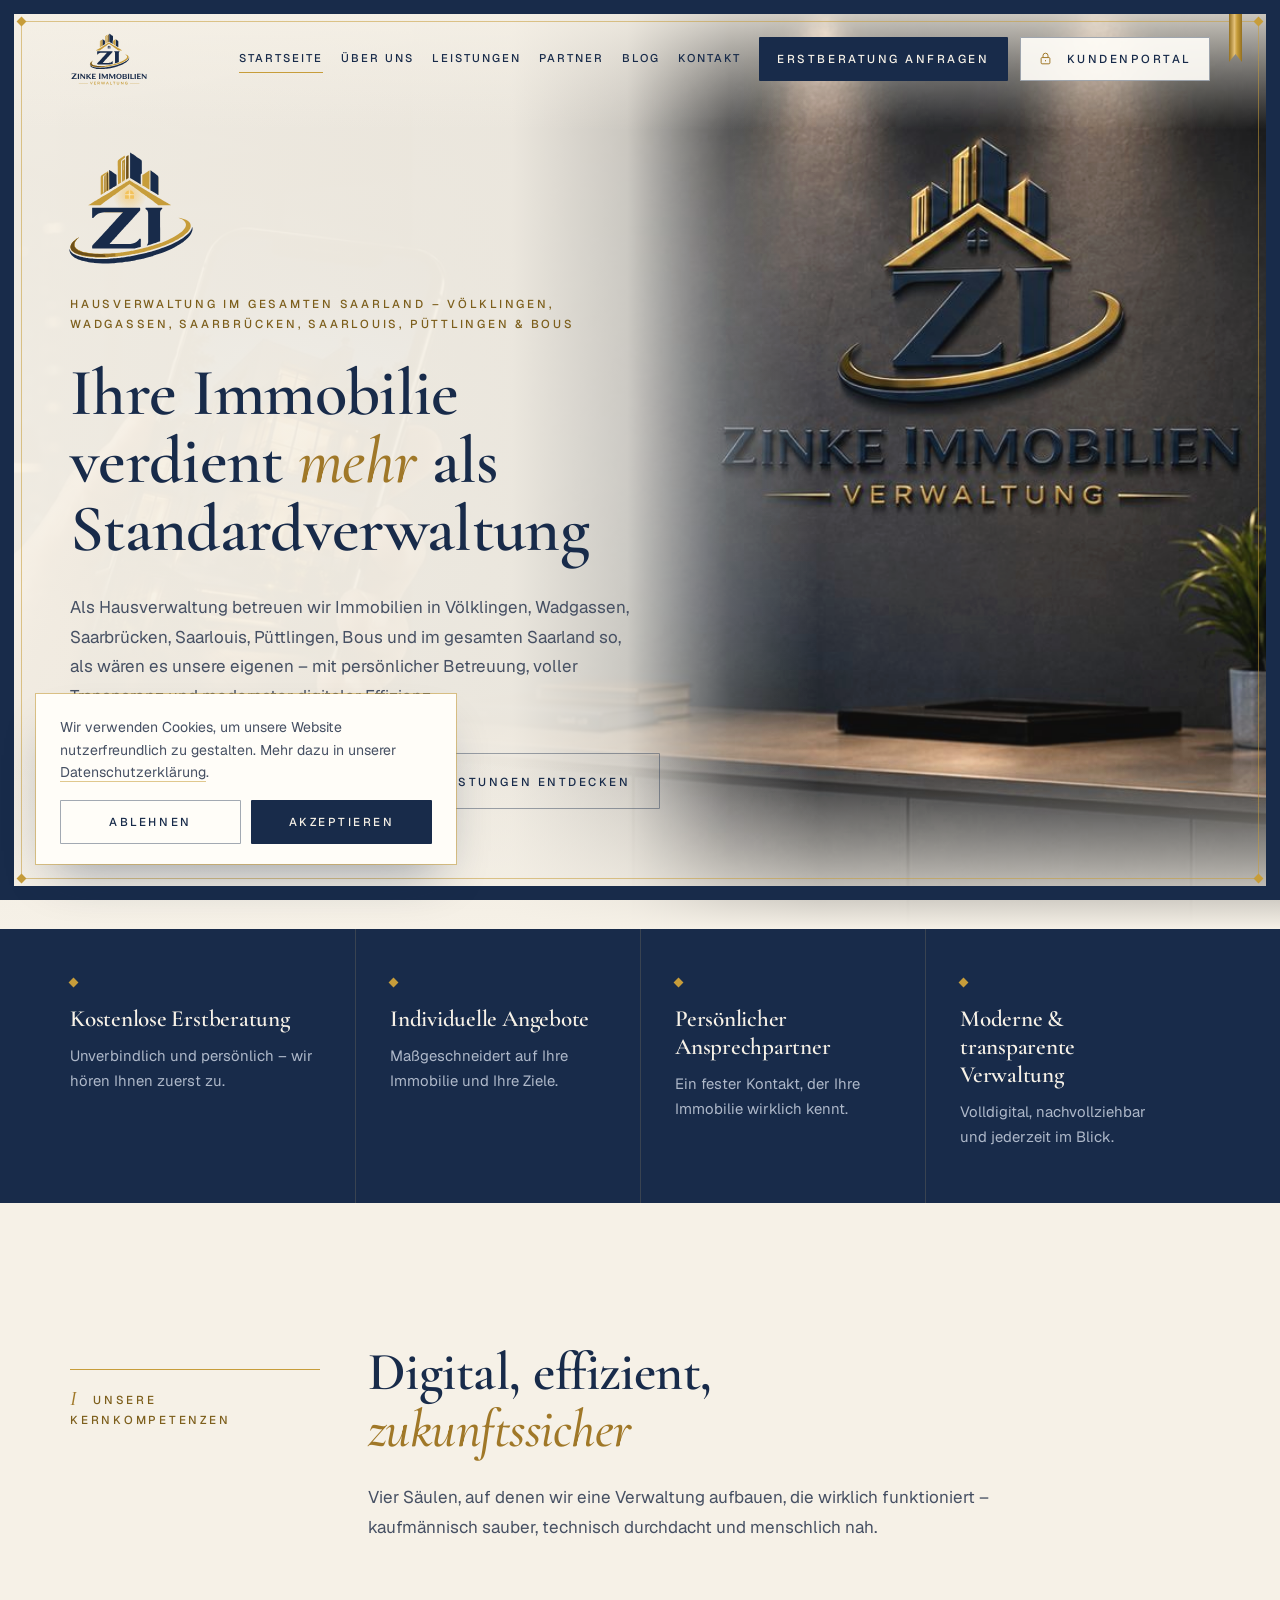
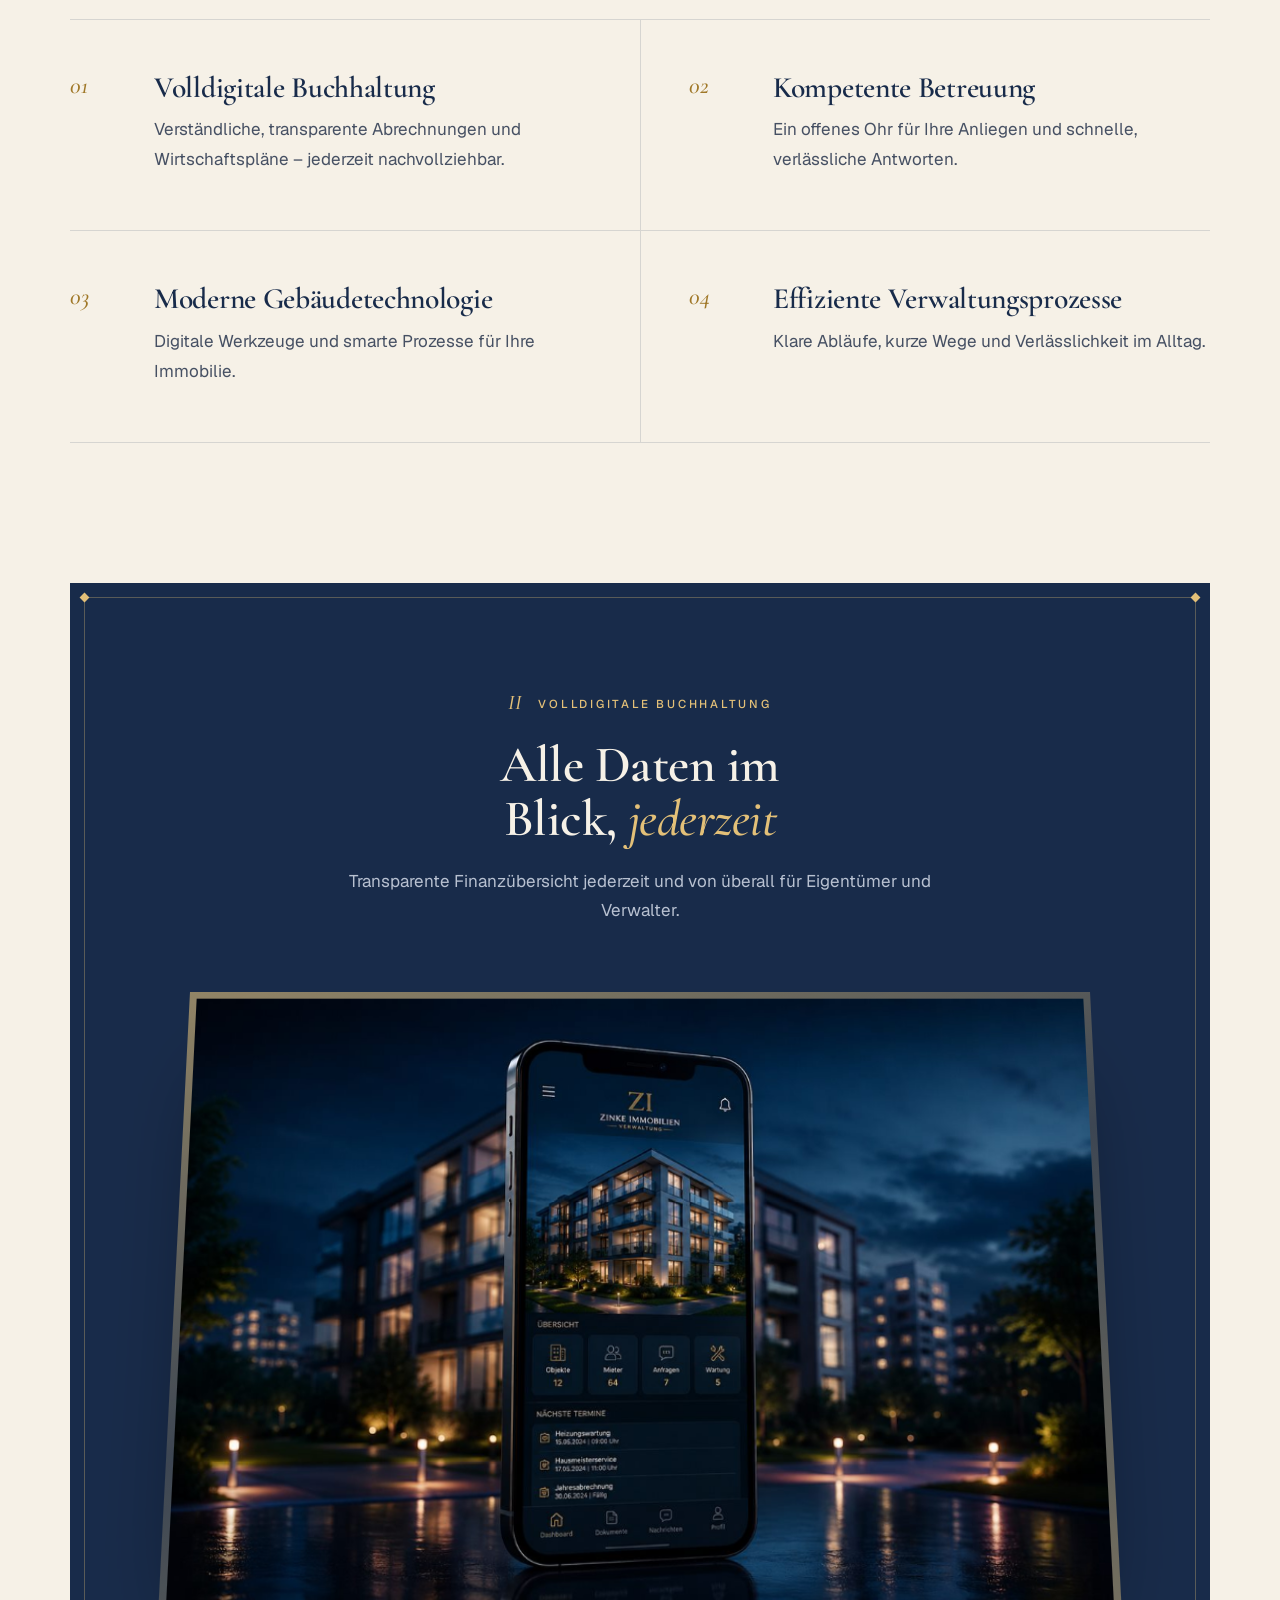
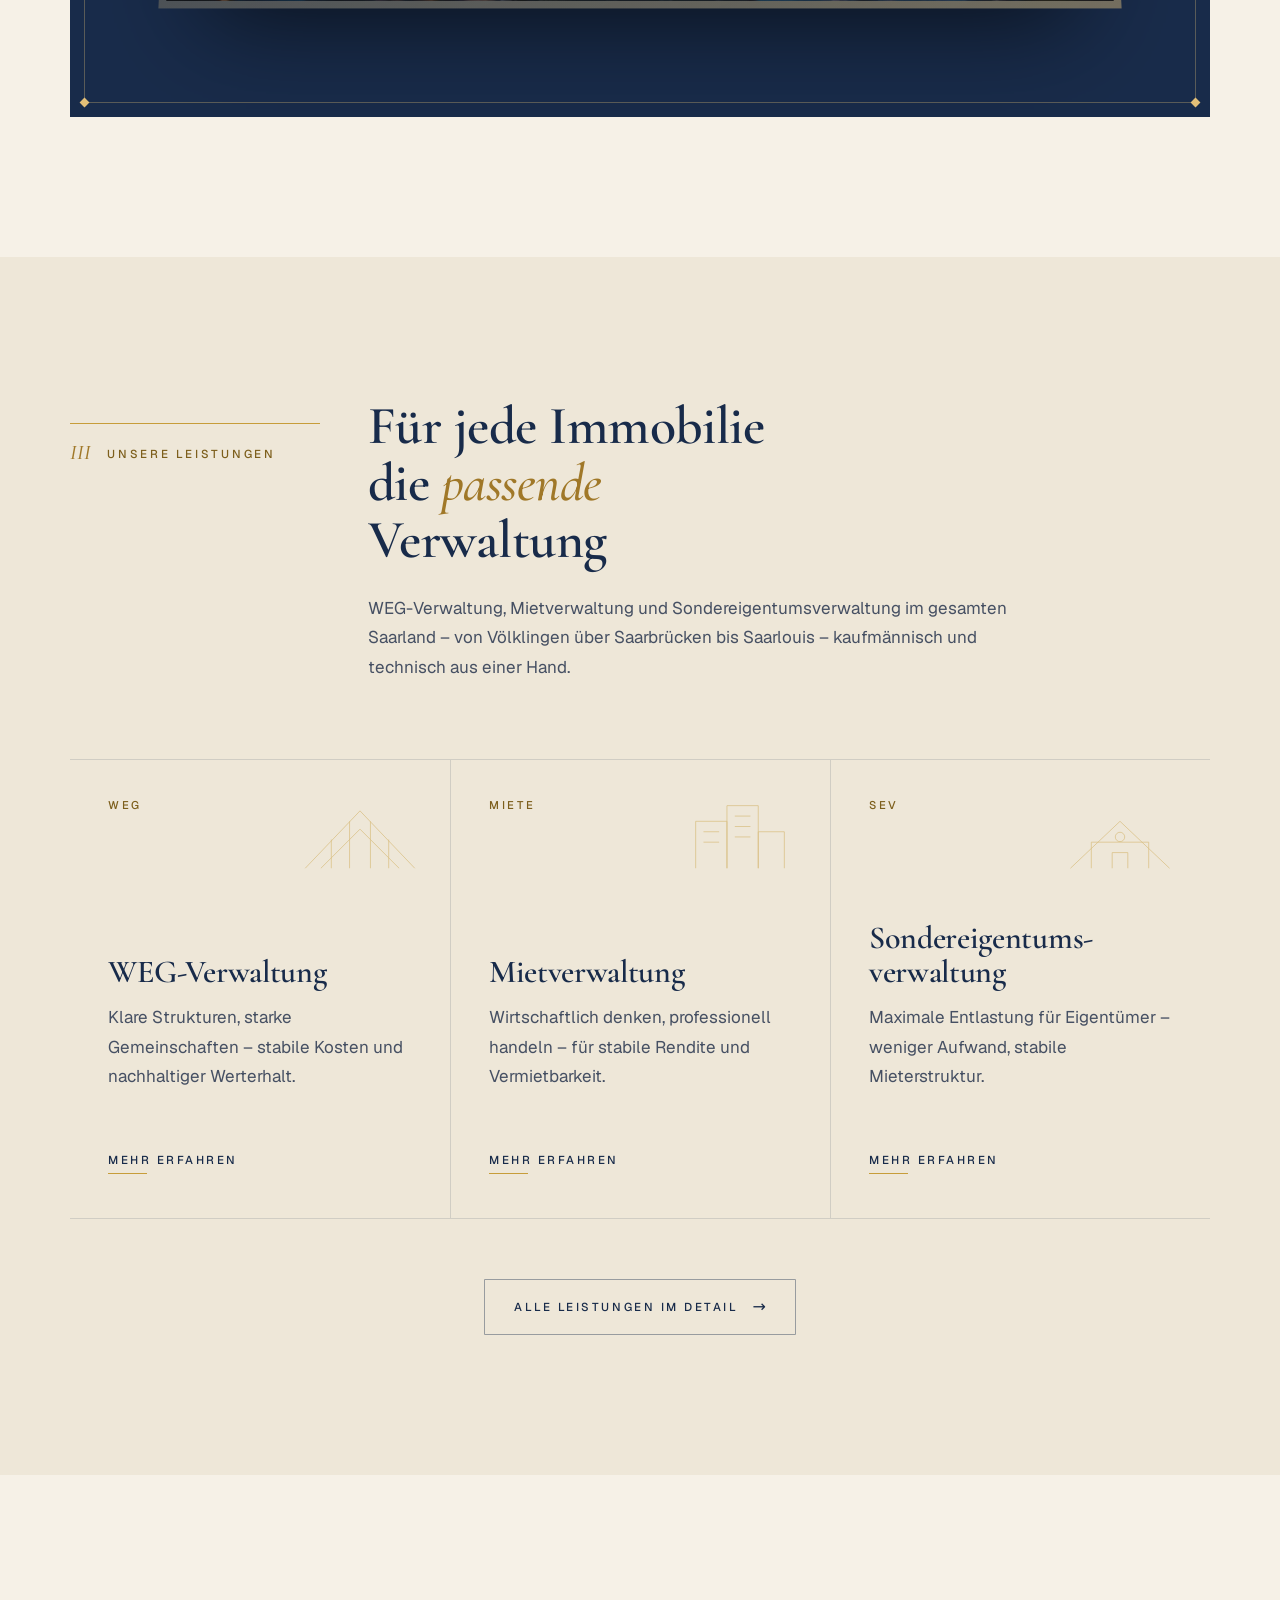
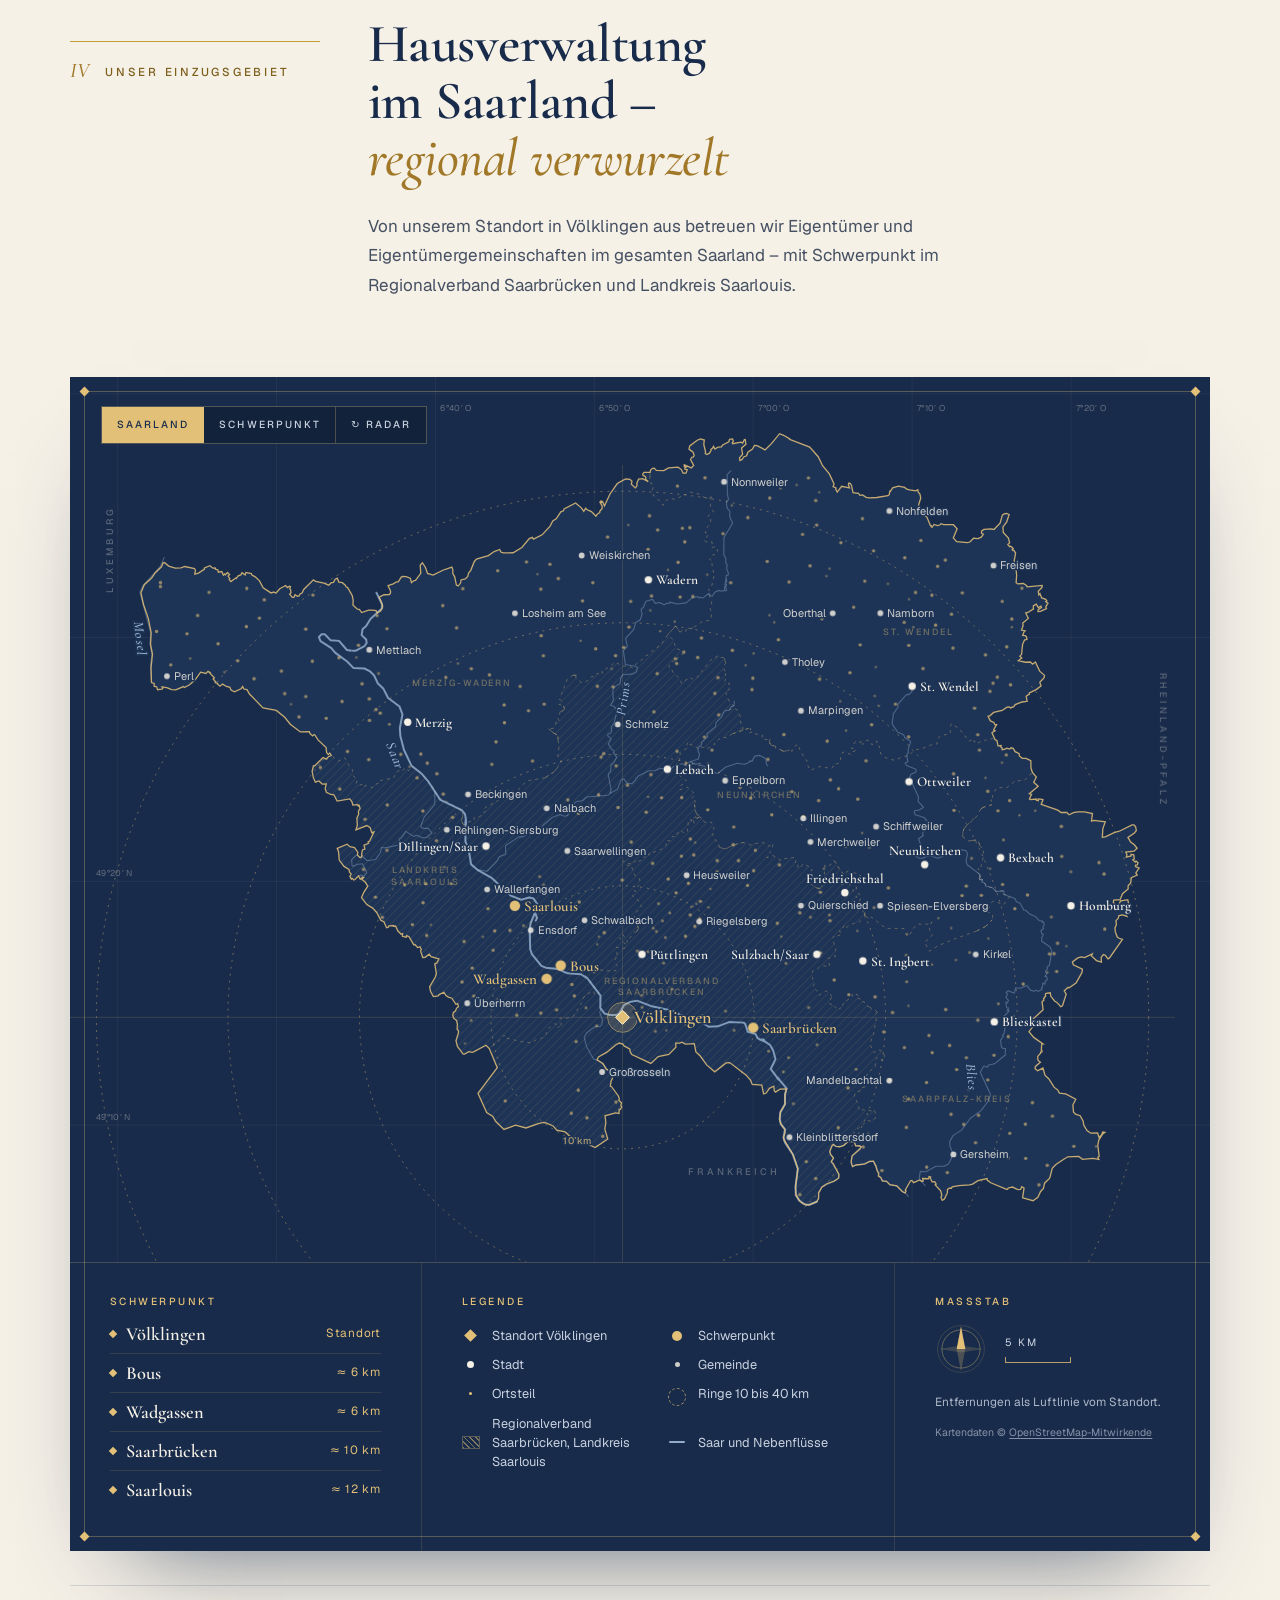
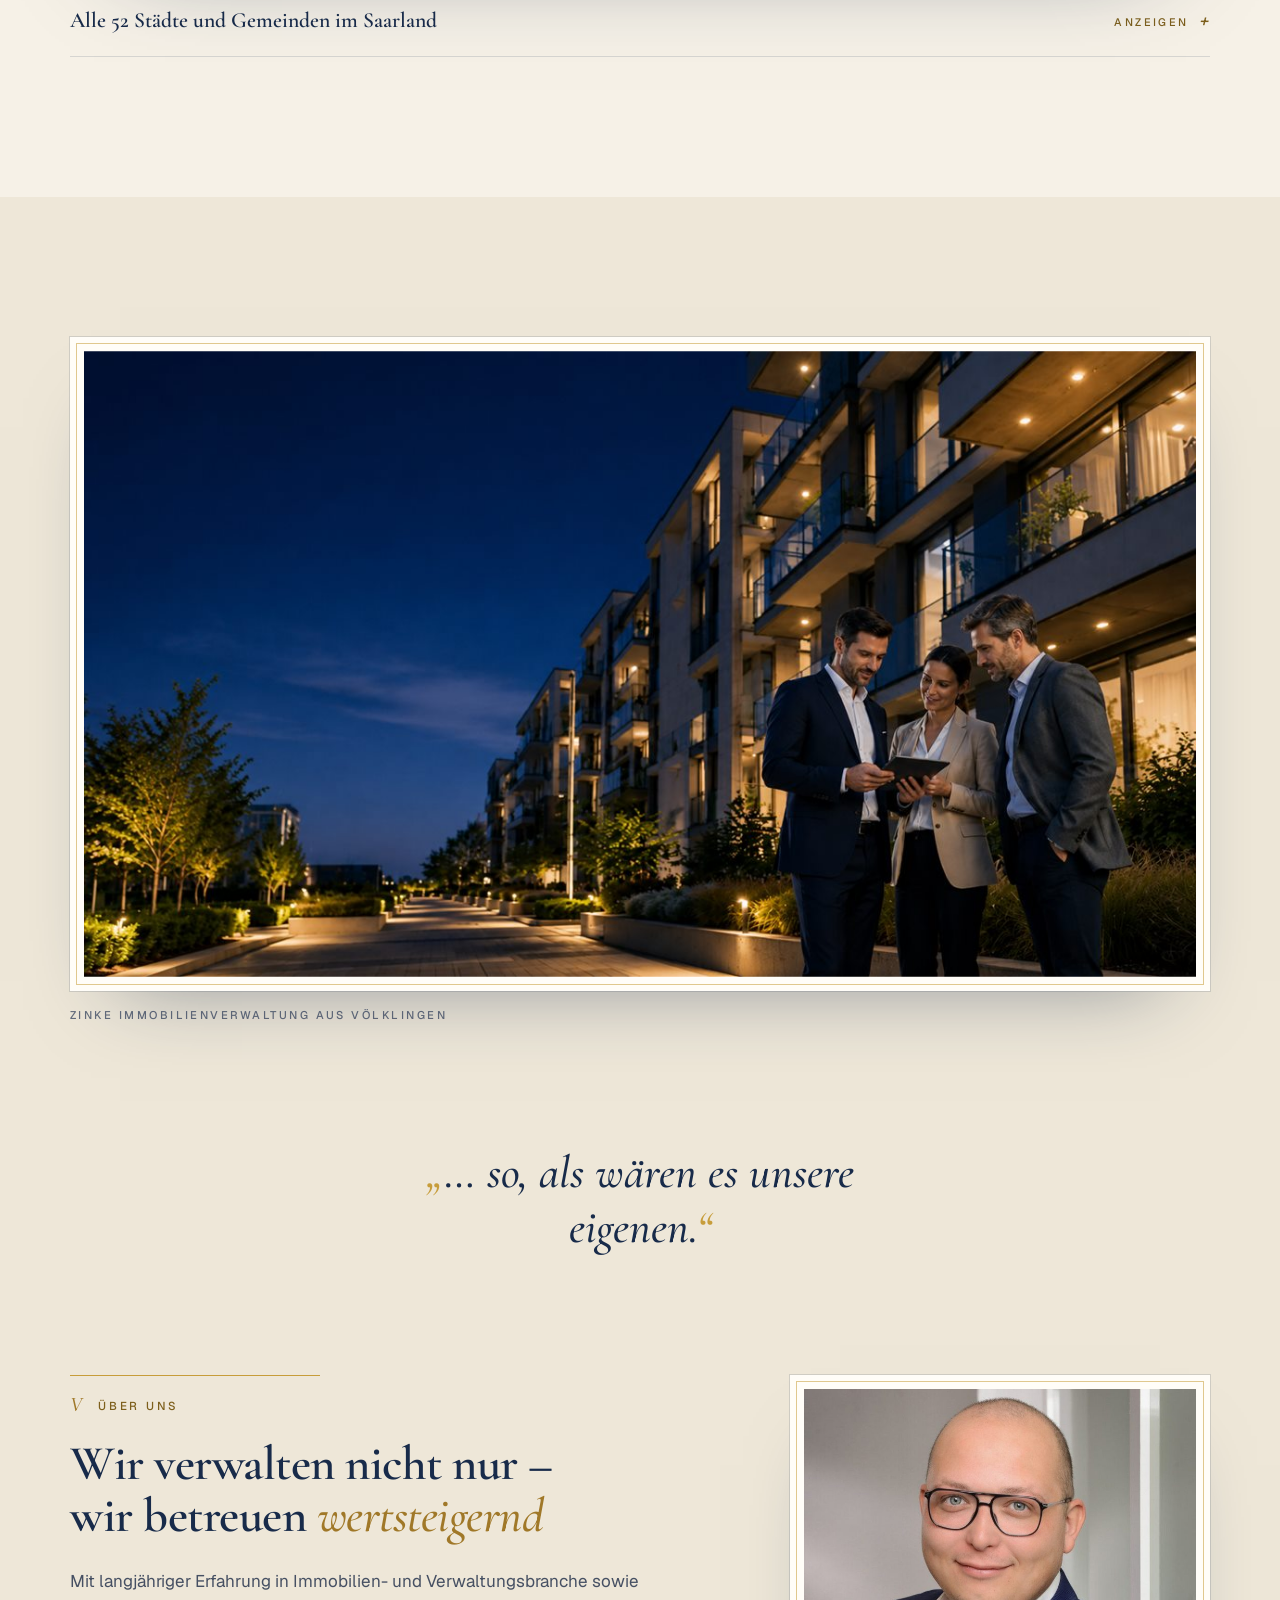
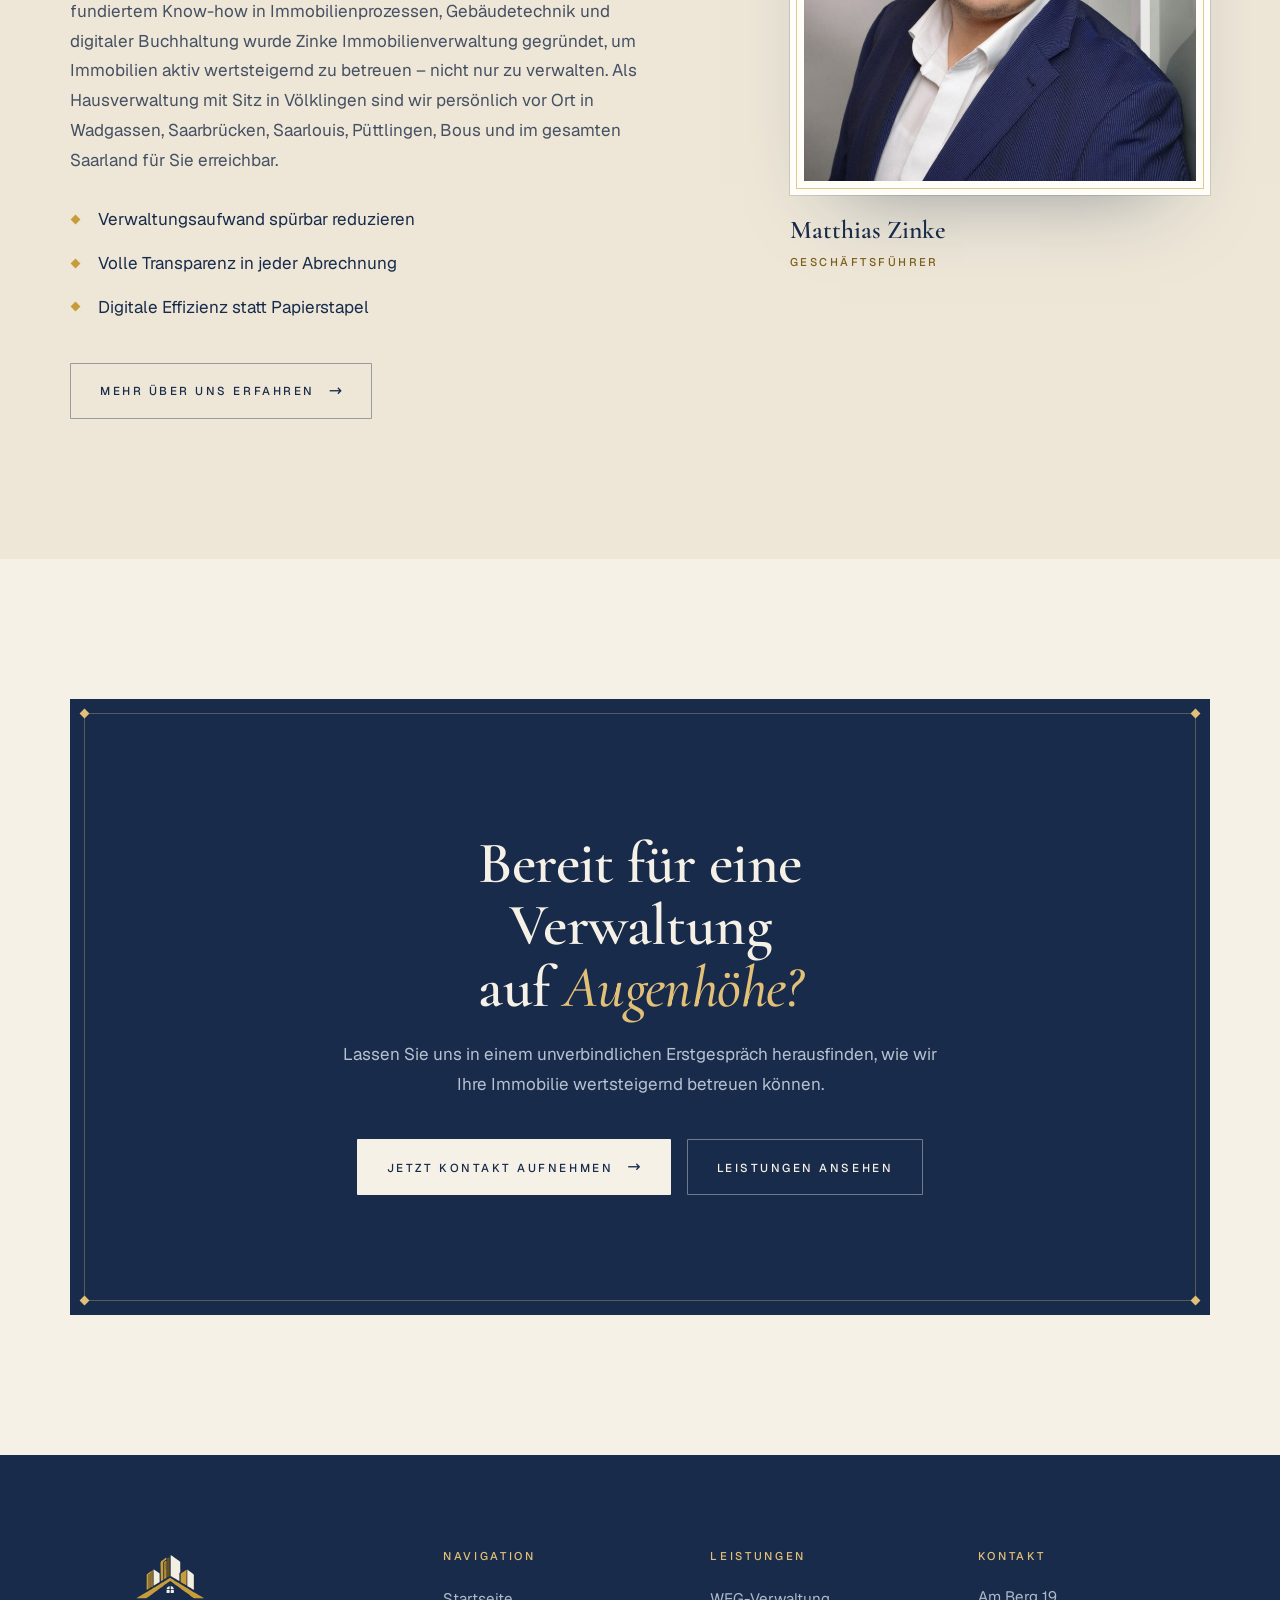
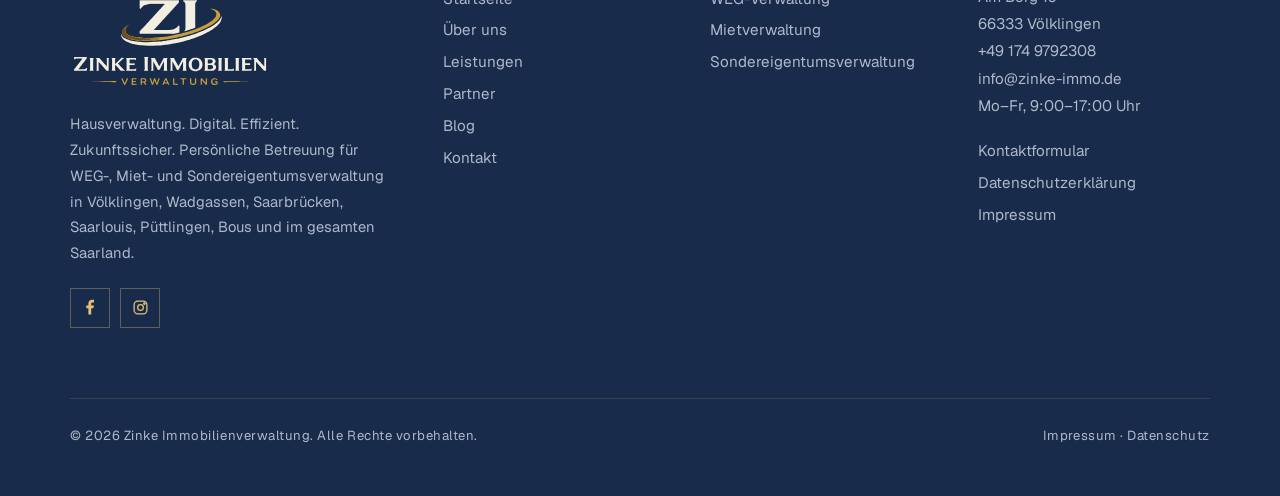
==== commit 992d9461: "Kontaktformular: Versand über Web3Forms statt FormSubmit (Ausfall 522)" ====
--- a/index.html
+++ b/index.html
@@ -196,20 +196,6 @@
   </div>
 </section>
 
-<section class="sec" id="blog">
-  <div class="wrap">
-    <div class="head rv">
-      <p class="lab"><span class="no">VI</span>Aus dem Blog</p>
-      <div>
-        <h2>Wissen rund um Ihre <em class="it">Immobilie</em></h2>
-        <p>Fachbeiträge von Matthias Zinke zu Eigentümergemeinschaft, Vermietung und Eigentumswohnung – verständlich erklärt, mit Blick auf das Saarland.</p>
-      </div>
-    </div>
-    <ul class="blog-k"><li class="rv"><div class="meta"><span>Digitale Verwaltung</span><span>1. November 2026</span><span class=entwurf>Entwurf</span></div><h3><a href="blog/testbeitrag-forge-bilder-im-blog-nicht-veroeffentlichen.html">Testbeitrag Forge: Bilder im Blog (nicht veröffentlichen)</a></h3><p>Testbeitrag von Forge: prüft Bilder hochladen und Titelbild im Dashboard. Bitte nicht veröffentlichen.</p><a class="link-u" href="blog/testbeitrag-forge-bilder-im-blog-nicht-veroeffentlichen.html">Weiterlesen <span class="ar">→</span></a></li></ul>
-    <p class="blog-alle rv"><a class="btn btn-s" href="blog/">Alle Beiträge <span class="ar">→</span></a></p>
-  </div>
-</section>
-
 <section class="final">
   <div class="wrap">
     <div class="panel rv"><i class="k k1"></i><i class="k k2"></i><i class="k k3"></i><i class="k k4"></i>
